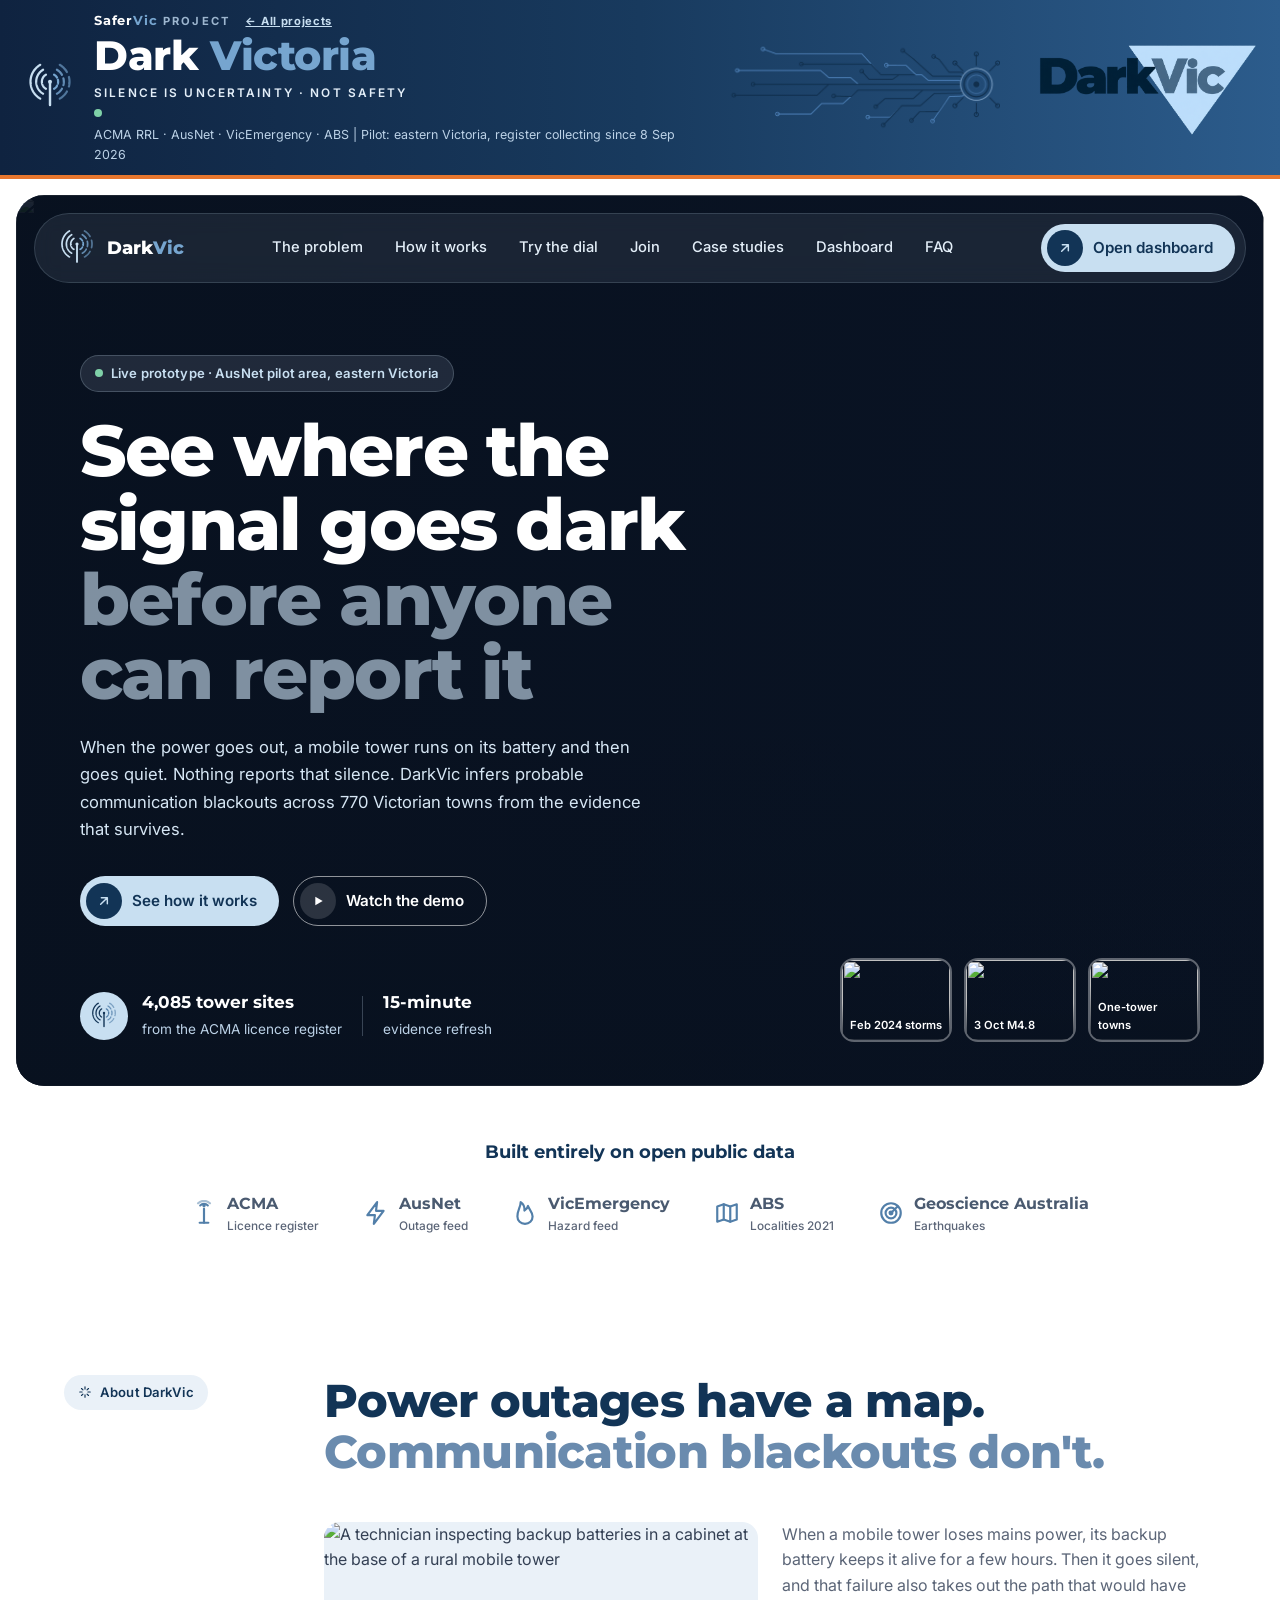
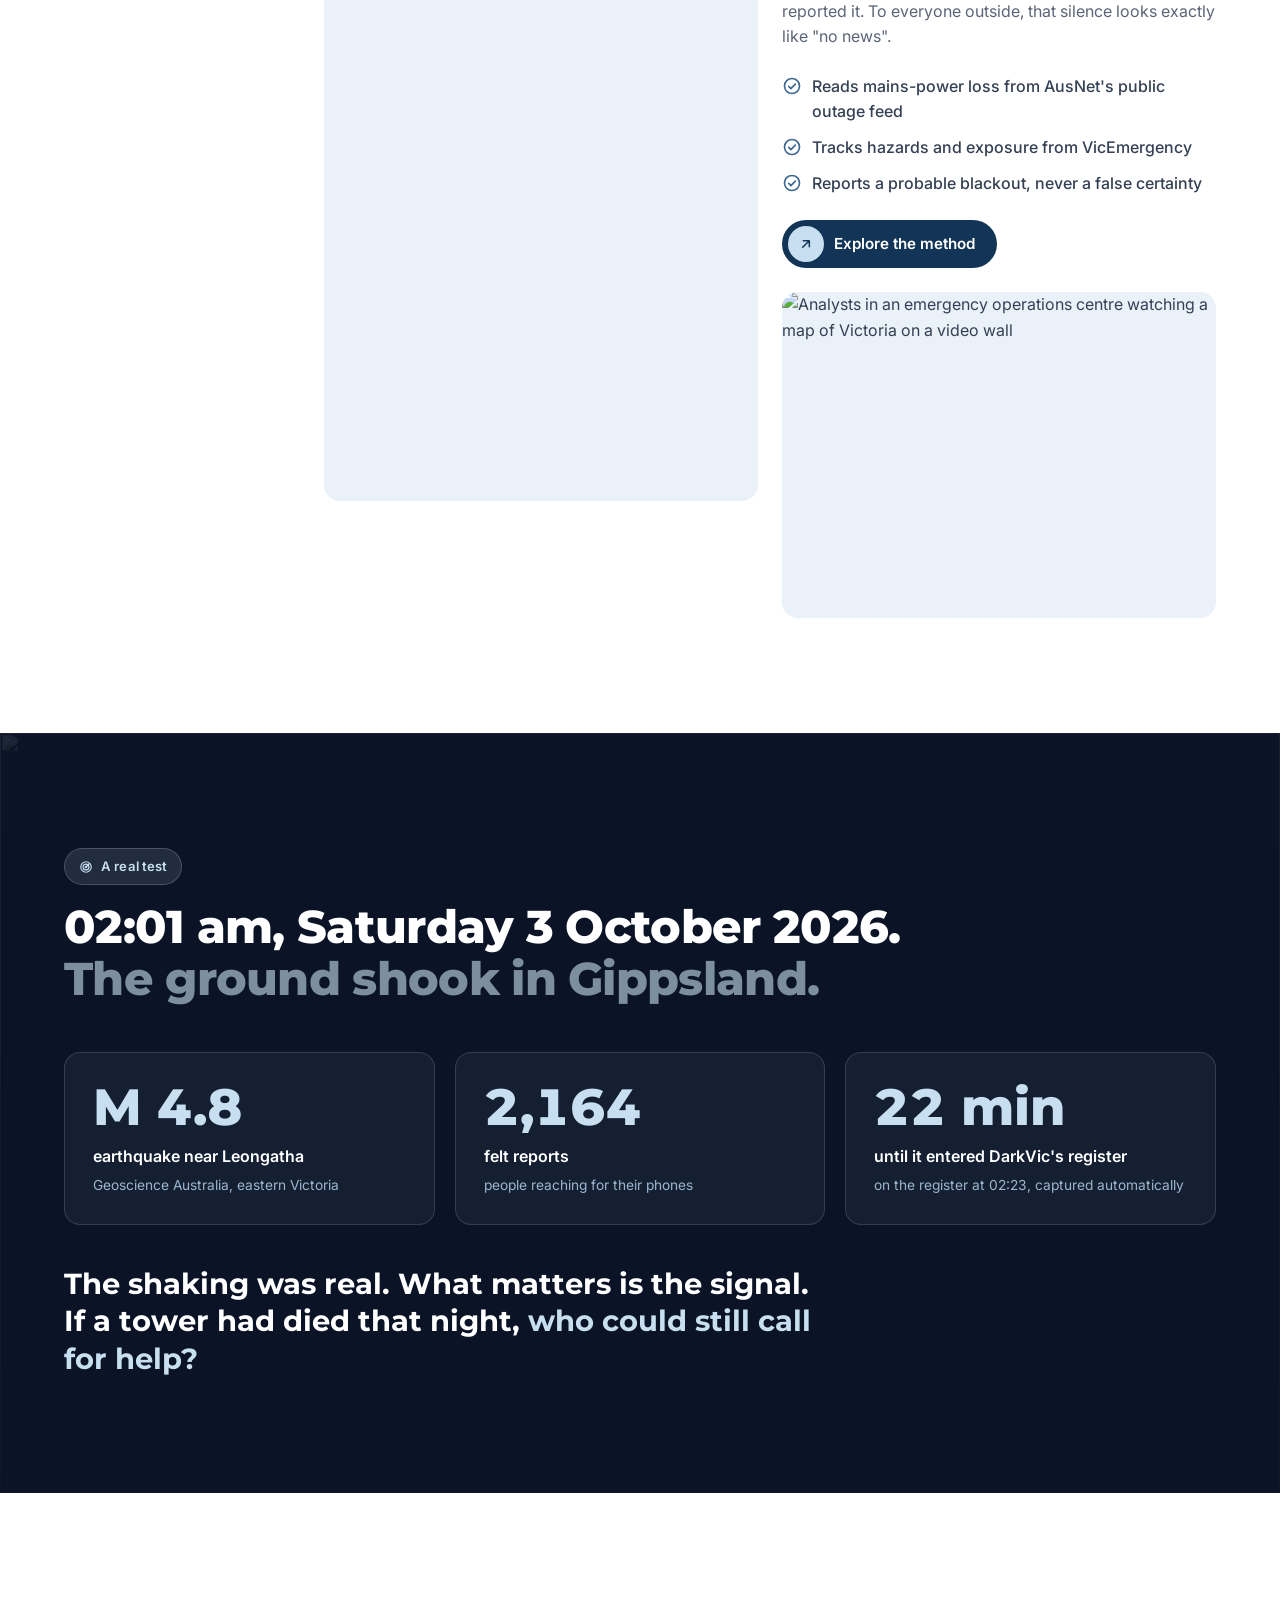
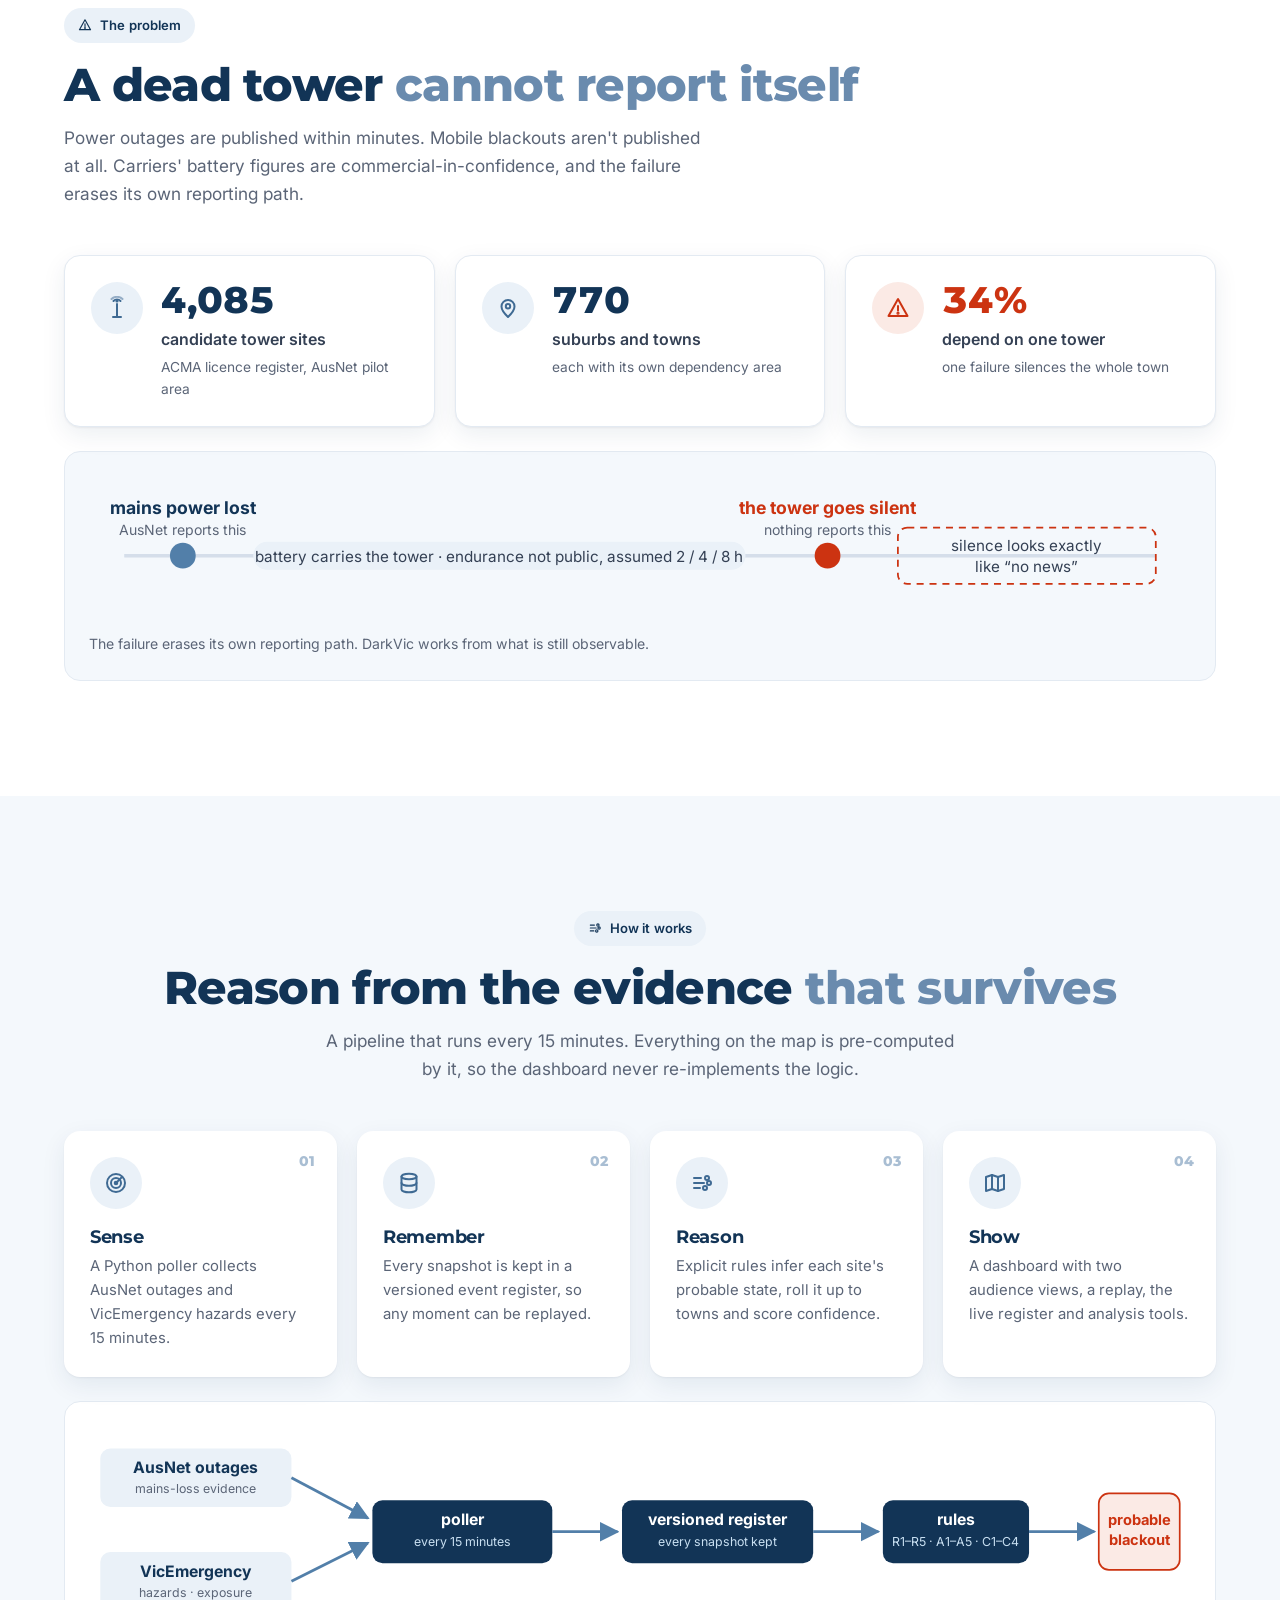
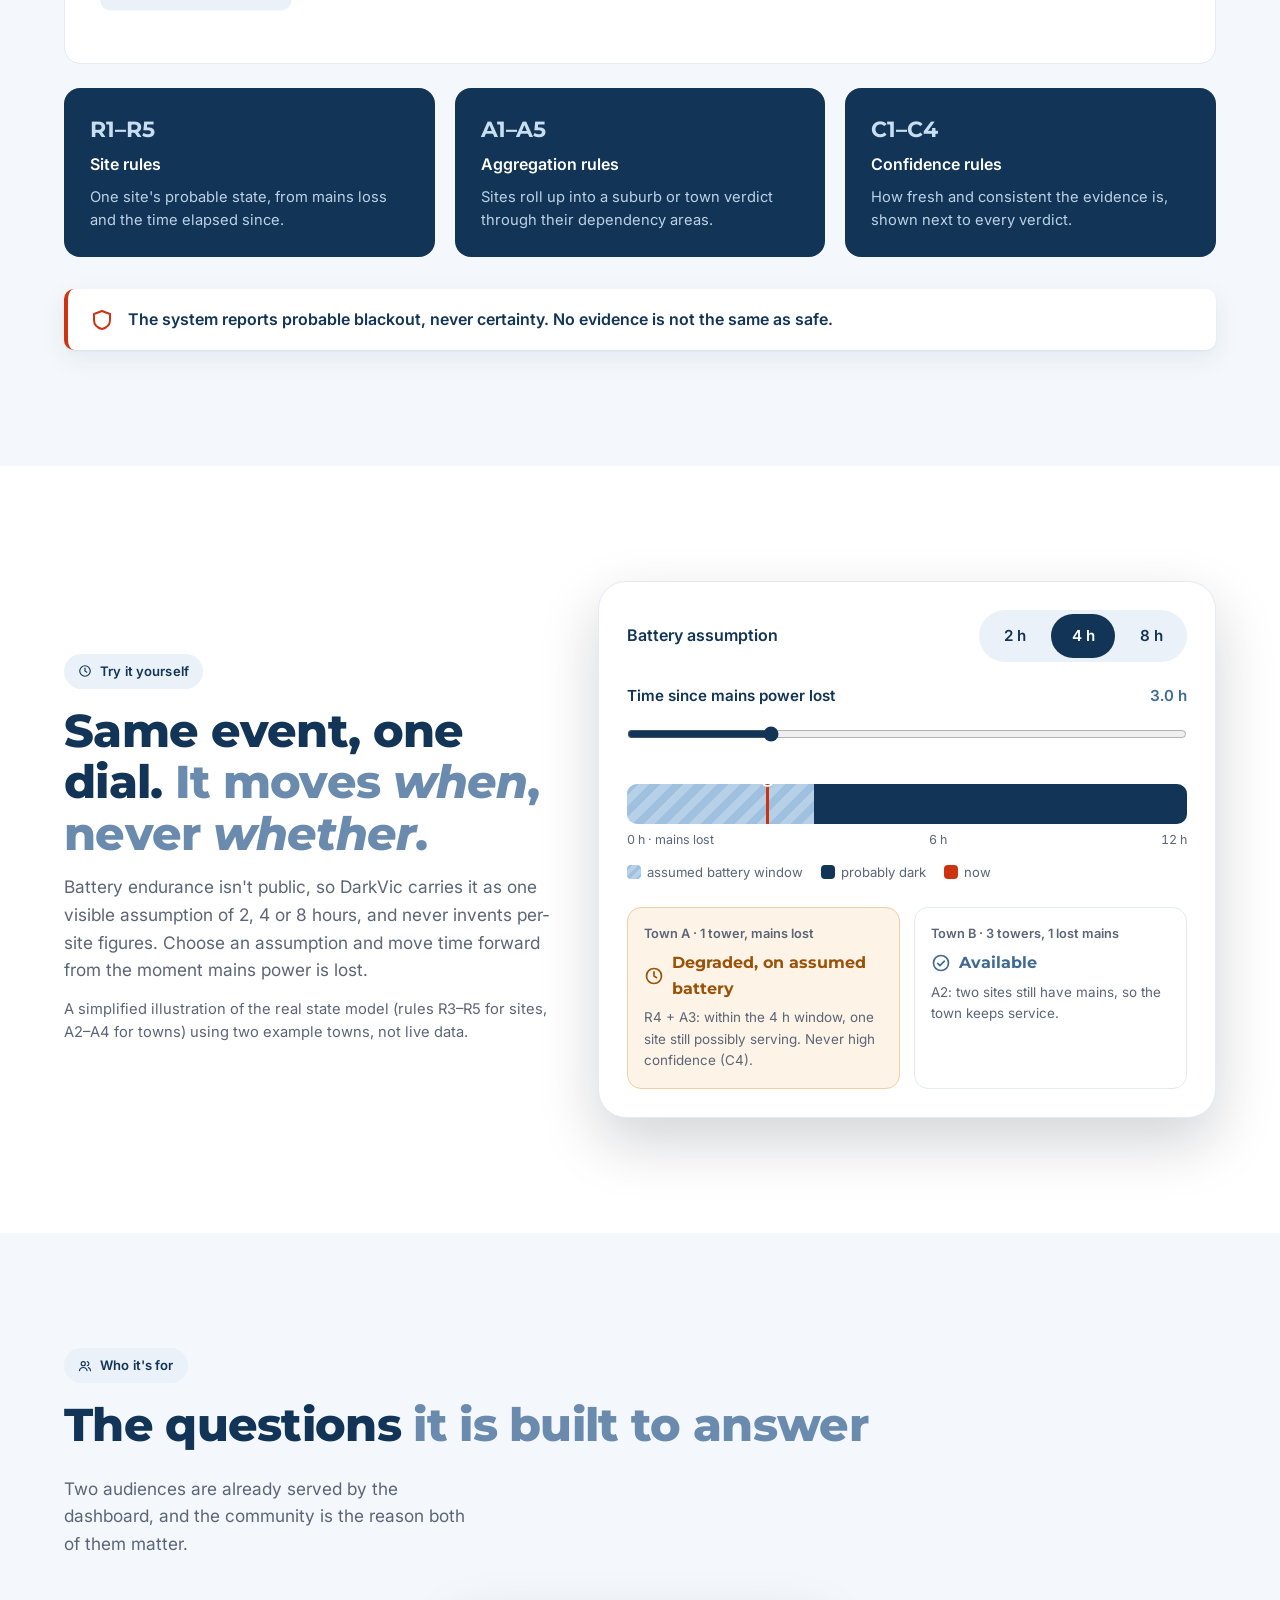
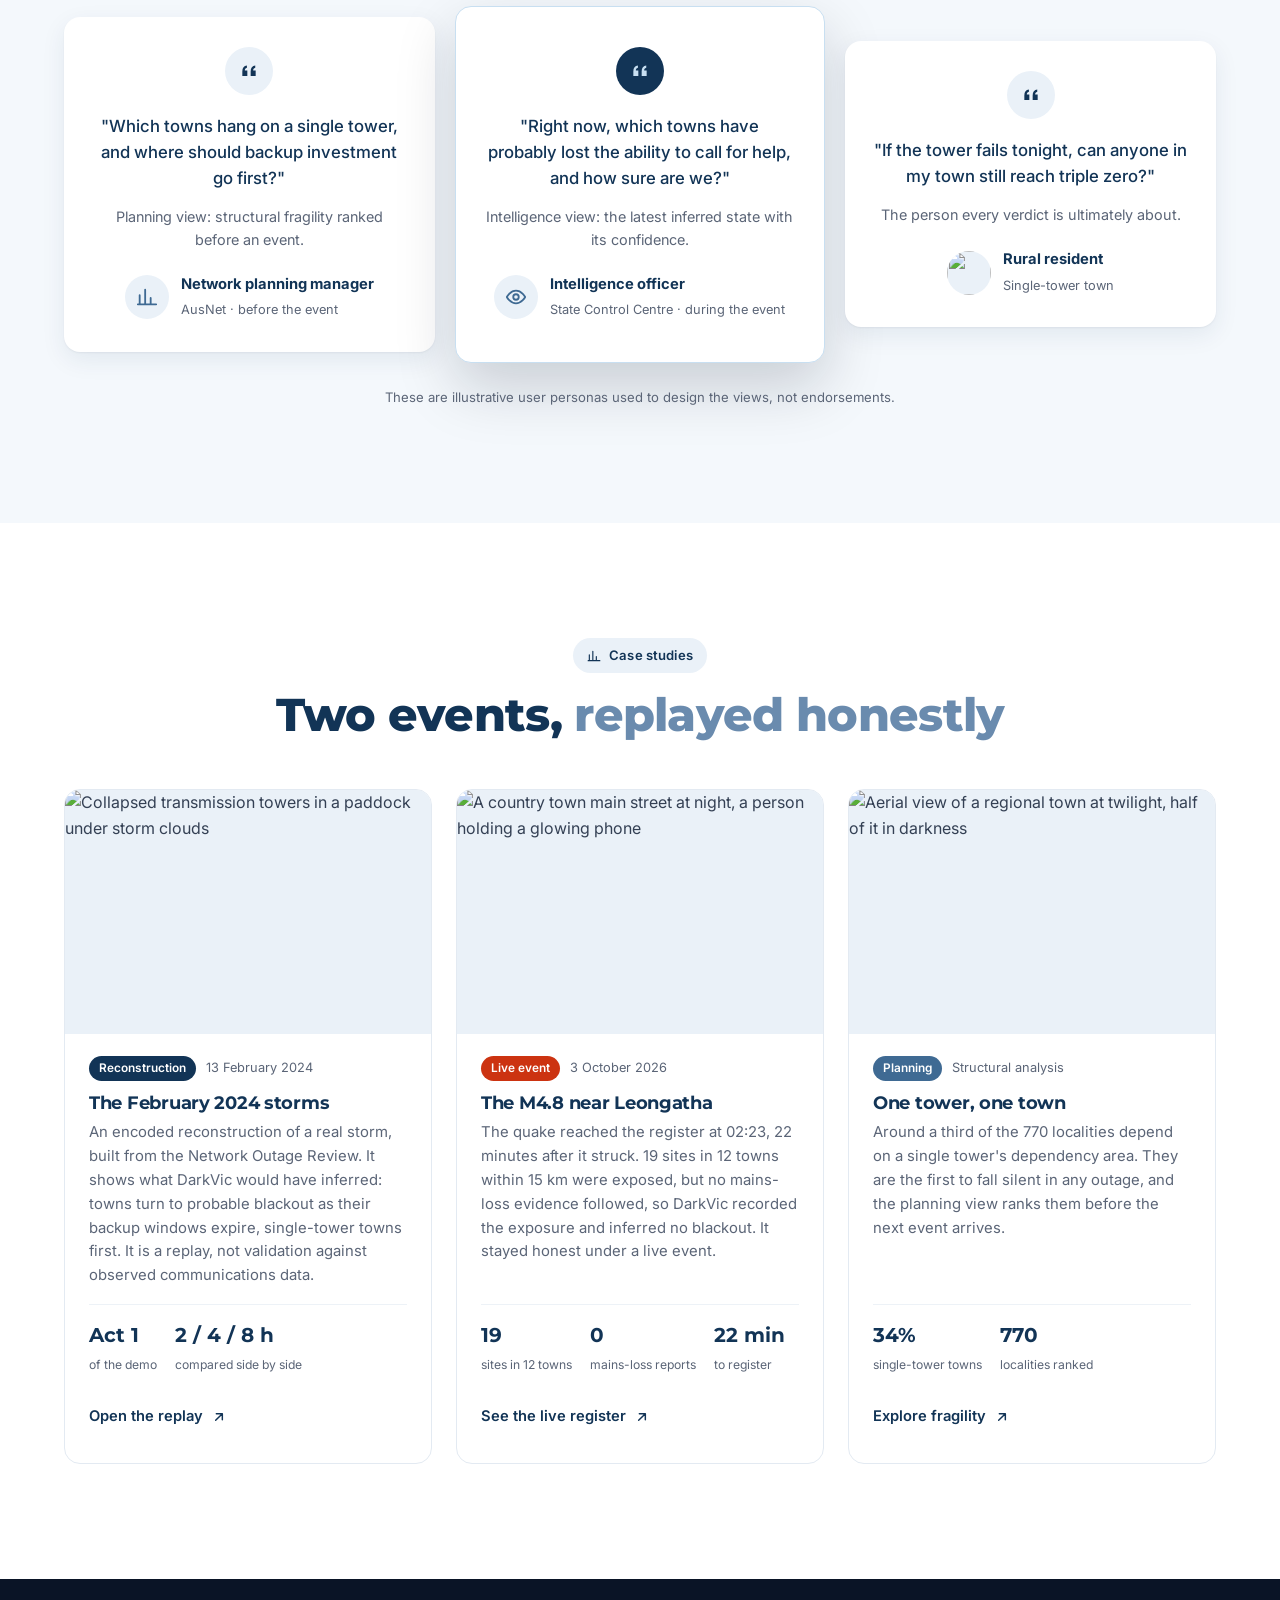
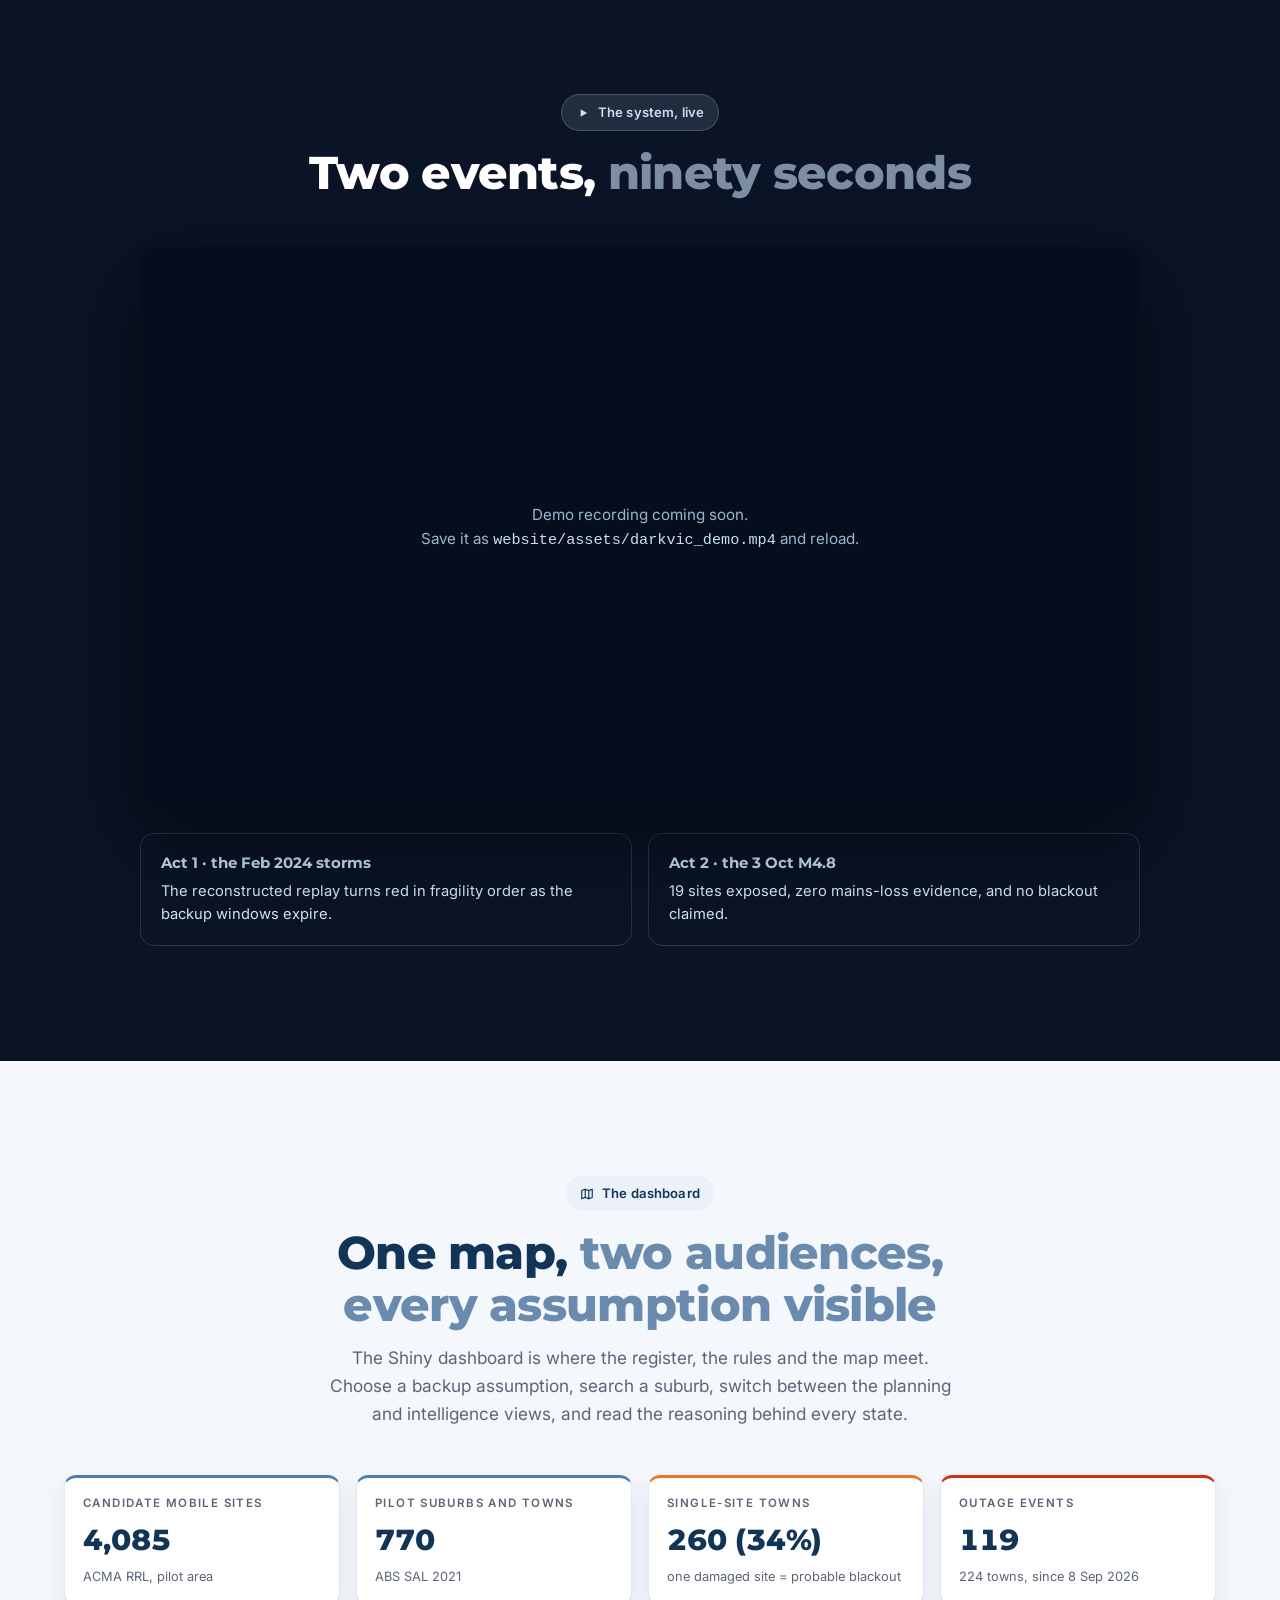
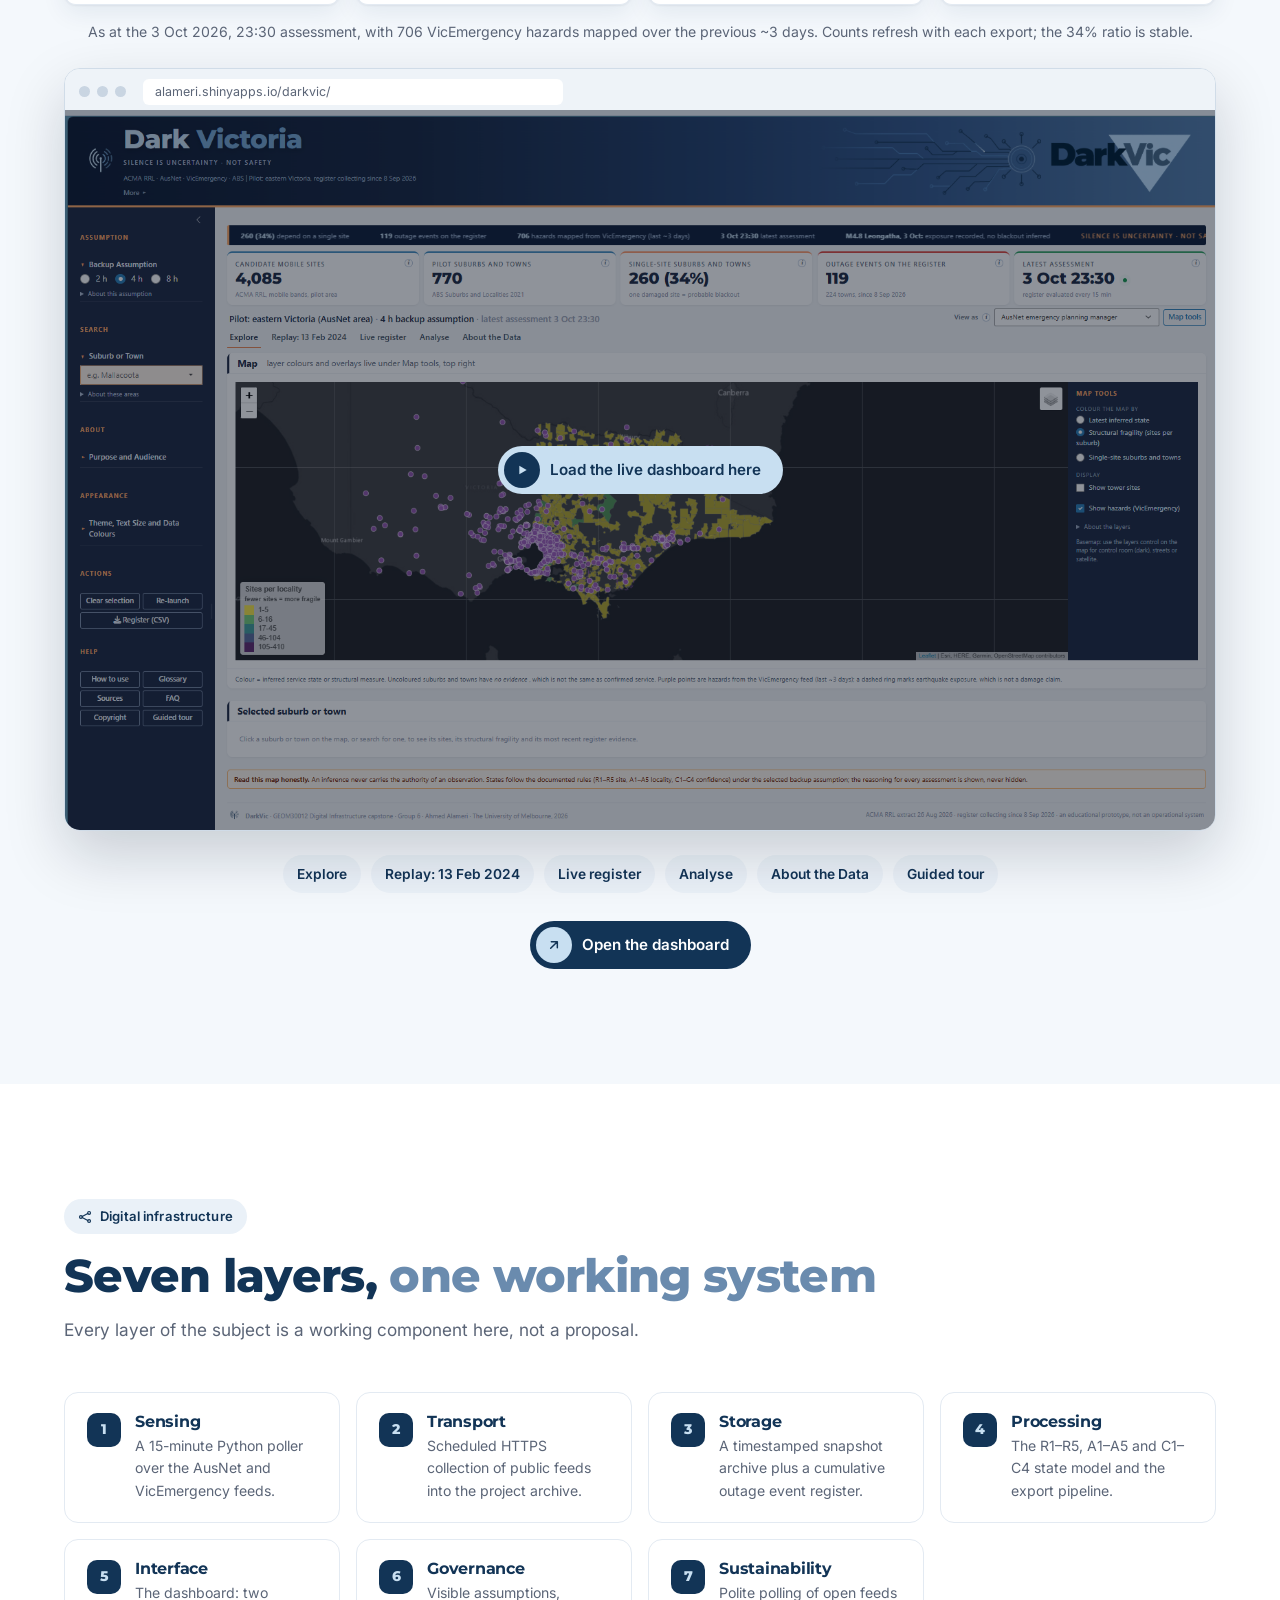
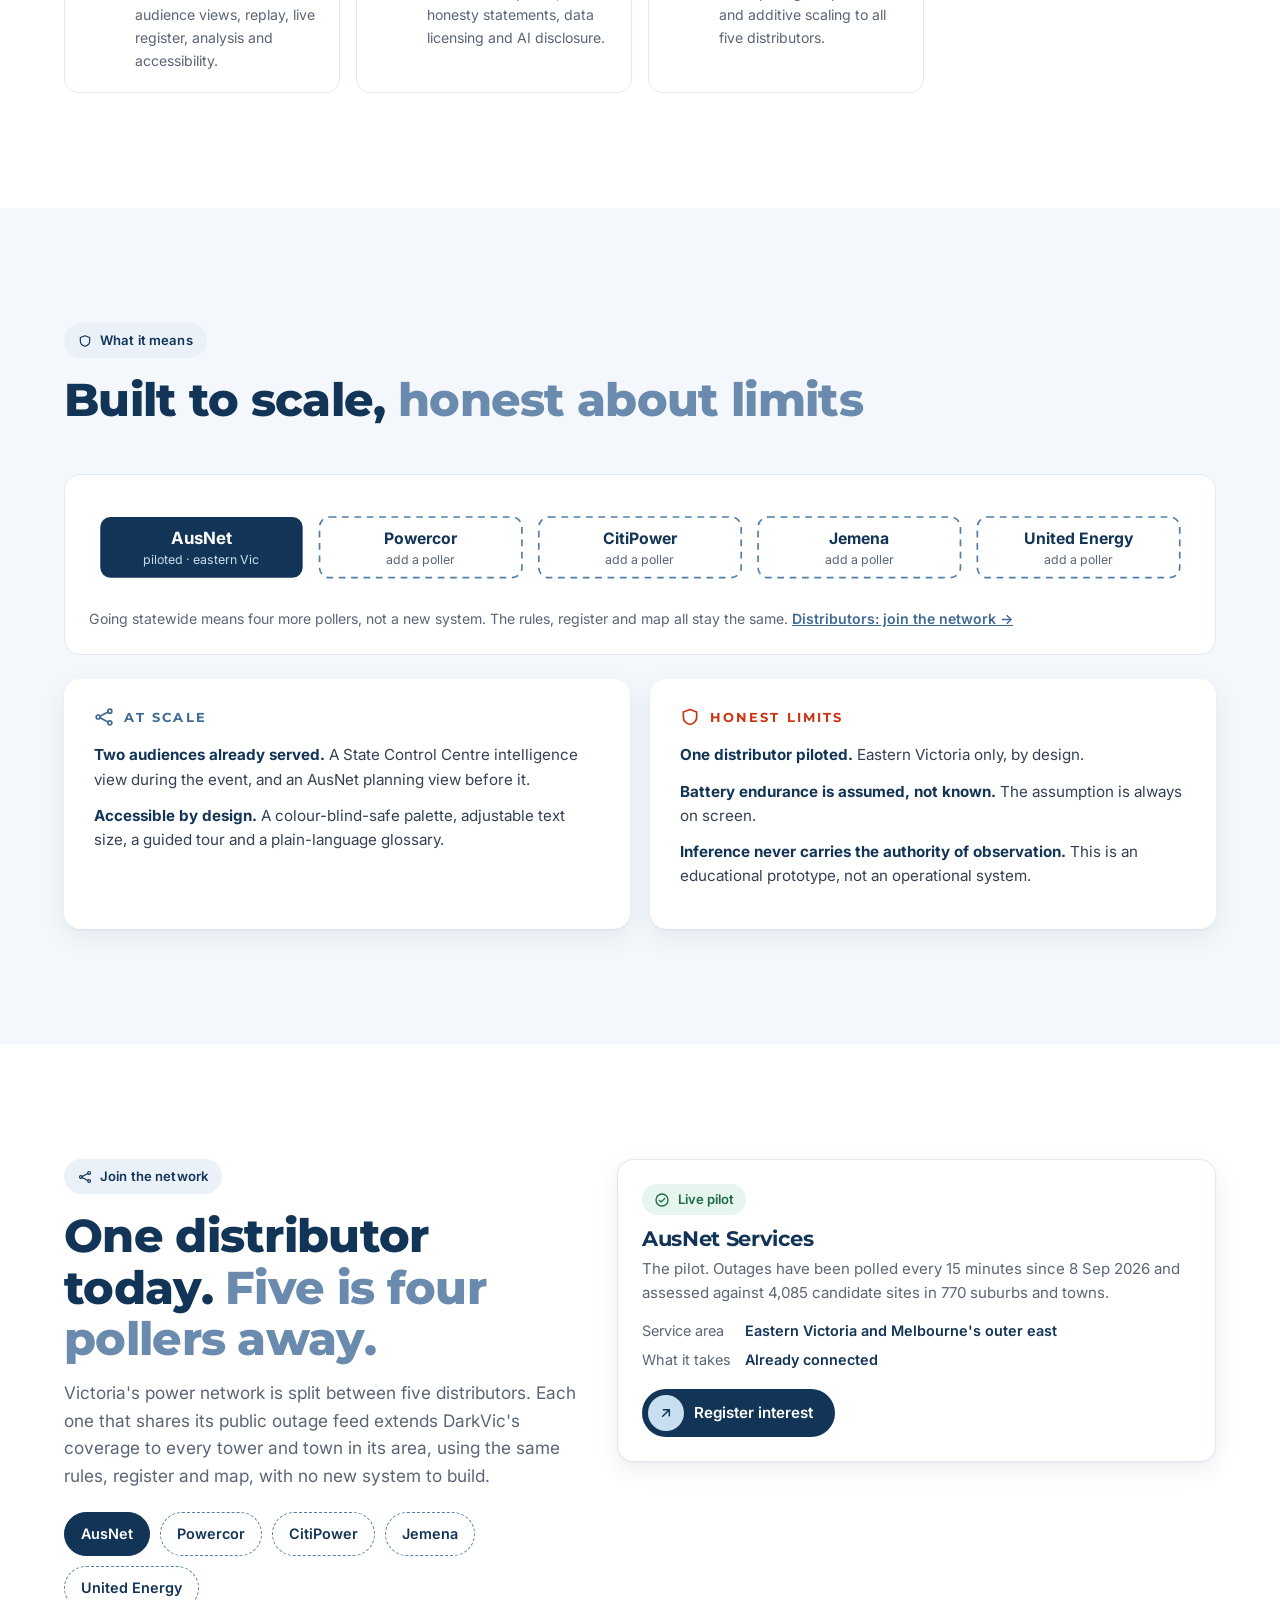
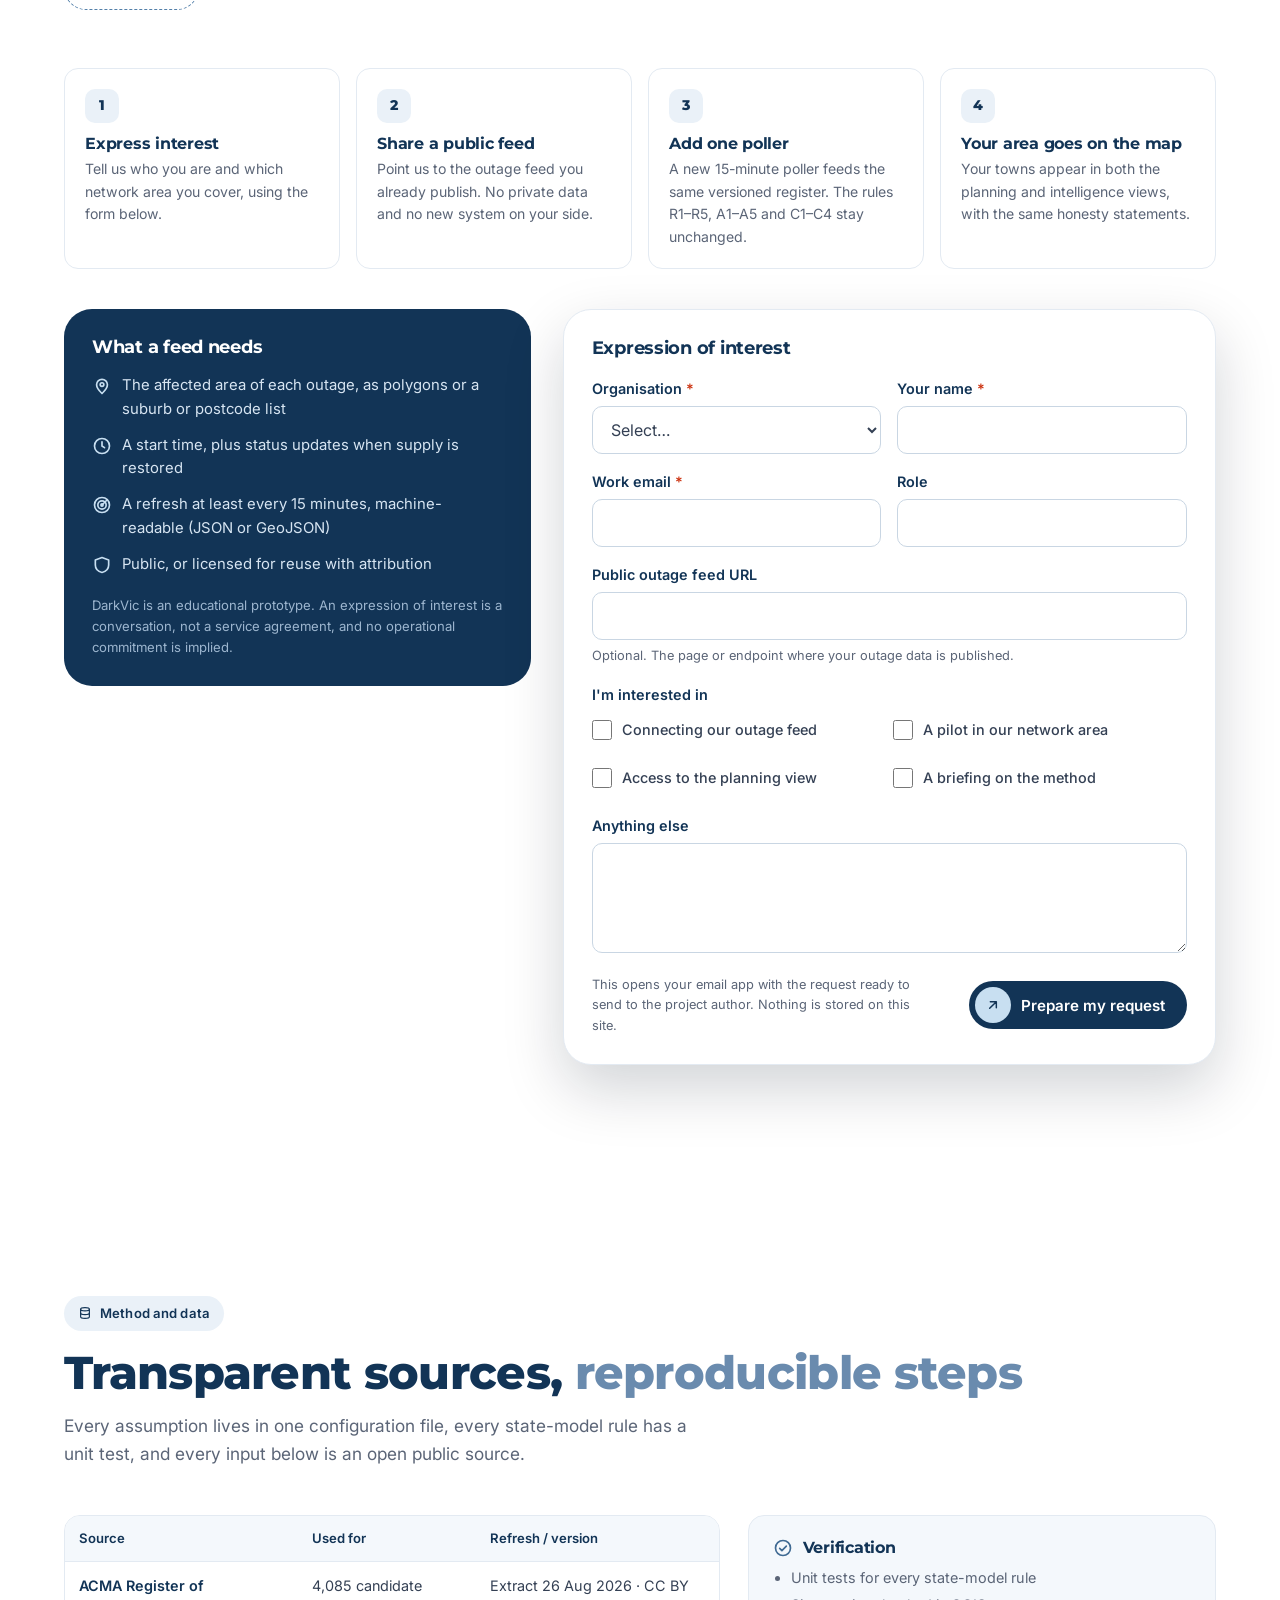
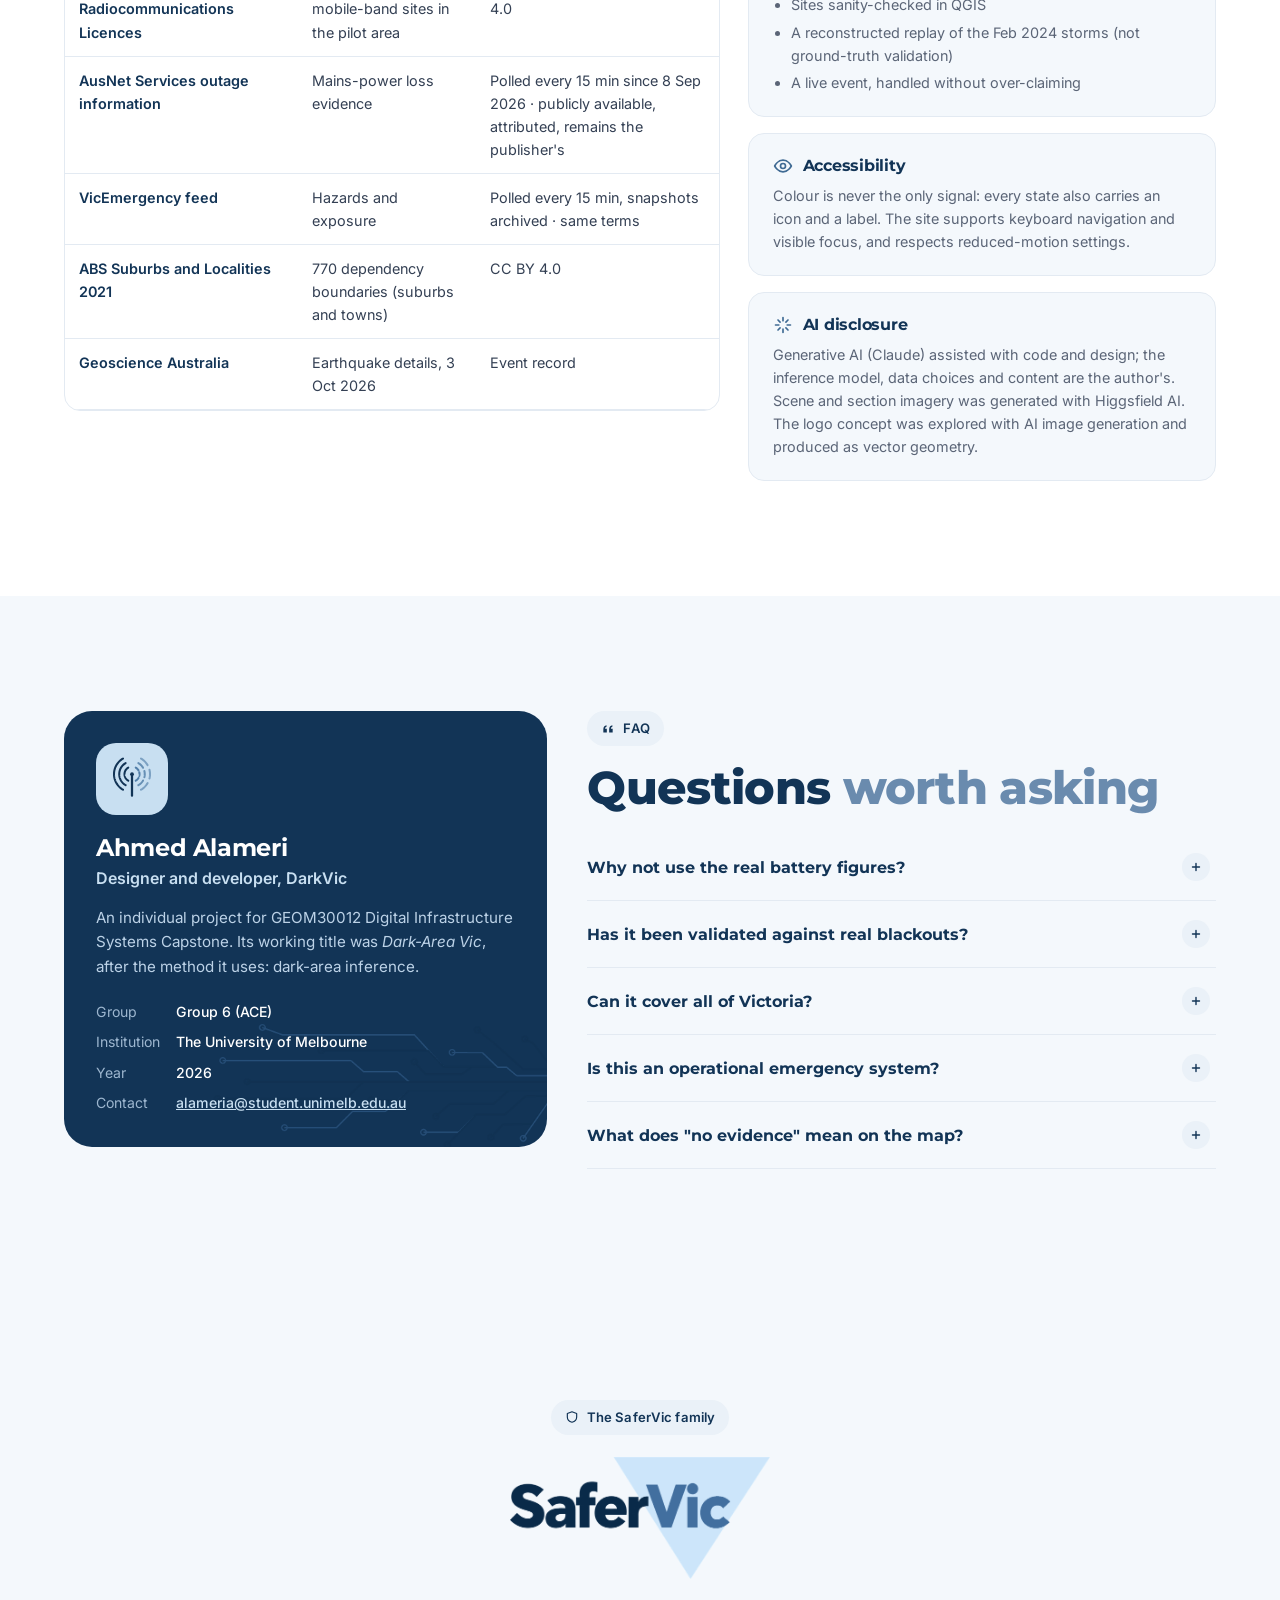
==== projects/darkvic/index.html @ 4fb3c75a "Add files via upload" ====
<!doctype html>
<html lang="en">
<head>
<meta charset="utf-8">
<meta name="viewport" content="width=device-width, initial-scale=1">
<title>DarkVic — where the signal goes dark</title>
<meta name="description" content="DarkVic infers probable mobile communication blackouts across Victoria from the evidence that survives a disaster: power outages, hazards and tower dependency.">
<!--
  DarkVic website v1 - GEOM30012, Ahmed Alameri, Group 6 (ACE)
  Continues the cinematic presentation (presentation/index.html)
  as a scrolling project site. Brand: navy #123456, steel #527FA9, ice #C8DFF1.

  TO FINISH:
    1. Set DASHBOARD_URL below once the Shiny app is deployed; the buttons
       and QR code switch on automatically.
    2. Drop the demo recording at website/assets/darkvic_demo.mp4
       (or keep it at presentation/darkvic_show/assets/darkvic_demo.mp4).
    3. Set CONTACT_EMAIL if you want a contact link in the footer.
  Imagery generated with Higgsfield AI (disclosed in the footer).
-->
<link rel="icon" type="image/svg+xml" href="assets/darkvic-favicon-navy.svg">
<link rel="apple-touch-icon" href="assets/darkvic-favicon-navy-180.png">
<link rel="preconnect" href="https://fonts.googleapis.com">
<link rel="preconnect" href="https://fonts.gstatic.com" crossorigin>
<link rel="stylesheet" href="https://fonts.googleapis.com/css2?family=Montserrat:wght@600;700;800&family=Inter:wght@400;500;600;700&display=swap">
<style>
  :root {
    /* brand */
    --navy:#123456; --navy-950:#08111F; --navy-900:#0A1426; --navy-800:#0F2340;
    --steel:#527FA9; --steel-700:#3F6A93; --sky:#76A5CF; --ice:#C8DFF1;
    --ice-100:#EAF1F8; --ice-50:#F4F8FC;
    /* text */
    --txt:#344054; --dim:#5B6577; --muted-head:#6A8BAE;
    /* states (match the dashboard) */
    --red:#CC3311; --red-50:#FBEAE5; --amber:#E08214; --purple:#7B6FA8;
    --orange:#E8772E; /* dashboard header accent */
    /* system */
    --radius-lg:28px; --radius:16px; --radius-sm:10px;
    --shadow:0 1px 2px rgba(16,24,40,.05), 0 8px 24px rgba(18,52,86,.08);
    --shadow-lg:0 24px 60px rgba(8,17,31,.18);
    --ease:cubic-bezier(.16,1,.3,1);
    --wrap:1200px;
  }
  *, *::before, *::after { box-sizing:border-box; }
  * { margin:0; padding:0; }
  html { scroll-behavior:smooth; scroll-padding-top:84px; }
  body { font-family:'Inter', system-ui, 'Segoe UI', Arial, sans-serif; font-size:16px;
         line-height:1.6; color:var(--txt); background:#FFFFFF;
         -webkit-font-smoothing:antialiased; }
  img { max-width:100%; display:block; }
  a { color:inherit; }
  h1, h2, h3, h4 { font-family:'Montserrat', Arial, sans-serif; color:var(--navy);
                   line-height:1.12; letter-spacing:-0.015em; text-wrap:balance; }
  h2 { font-size:clamp(1.9rem, 3.6vw, 2.9rem); font-weight:800; }
  h2 .mute { color:var(--muted-head); }
  h3 { font-size:1.15rem; font-weight:700; }
  p { text-wrap:pretty; }
  .wrap { width:100%; max-width:var(--wrap); margin:0 auto; padding:0 24px; }
  section { padding:clamp(72px, 9vw, 120px) 0; position:relative; }
  .skip { position:absolute; left:-999px; top:8px; z-index:100; background:var(--navy);
          color:#fff; padding:10px 16px; border-radius:8px; }
  .skip:focus { left:8px; }
  :focus-visible { outline:3px solid var(--sky); outline-offset:3px; border-radius:6px; }

  /* pill label, as in the reference ("About Us", "Testimonials") */
  .pill { display:inline-flex; align-items:center; gap:8px; padding:7px 14px;
          border-radius:999px; background:var(--ice-100); color:var(--navy);
          font-size:.82rem; font-weight:600; letter-spacing:.01em; }
  .pill svg { width:14px; height:14px; }
  .pill.dark { background:rgba(200,223,241,.12); color:var(--ice);
               border:1px solid rgba(200,223,241,.22); }
  .lede { font-size:1.08rem; color:var(--dim); max-width:640px; }
  .center { text-align:center; }
  .center .lede { margin-left:auto; margin-right:auto; }
  .head { margin-bottom:48px; }
  .head h2 { margin-top:16px; }
  .head .lede { margin-top:14px; }

  /* buttons: pill with an icon circle, as in the reference */
  .btn { display:inline-flex; align-items:center; gap:10px; min-height:48px;
         padding:6px 22px 6px 6px; border-radius:999px; font-weight:600;
         font-size:.95rem; text-decoration:none; cursor:pointer; border:0;
         transition:transform .2s var(--ease), background .2s, box-shadow .2s;
         font-family:inherit; }
  .btn .ic { width:36px; height:36px; border-radius:50%; display:grid;
             place-items:center; flex:none; transition:transform .25s var(--ease); }
  .btn .ic svg { width:16px; height:16px; }
  .btn:hover .ic { transform:rotate(-45deg); }
  .btn:active { transform:scale(.97); }
  .btn-ice { background:var(--ice); color:var(--navy); }
  .btn-ice .ic { background:var(--navy); color:var(--ice); }
  .btn-ice:hover { background:#DCEBF7; }
  .btn-ghost { background:transparent; color:#fff; border:1.5px solid rgba(255,255,255,.55); }
  .btn-ghost .ic { background:rgba(255,255,255,.14); color:#fff; }
  .btn-ghost:hover { background:rgba(255,255,255,.1); }
  .btn-navy { background:var(--navy); color:#fff; }
  .btn-navy .ic { background:var(--ice); color:var(--navy); }
  .btn-navy:hover { background:#0D2A47; }
  .btn-line { background:#fff; color:var(--navy); border:1.5px solid #D0DCE8; }
  .btn-line .ic { background:var(--ice-100); color:var(--navy); }
  .btn[aria-disabled="true"] { opacity:.6; cursor:not-allowed; }

  /* ---------- brand banner: mirrors the dashboard header ---------- */
  .brandbar { background:linear-gradient(90deg, #0F2340 0%, #183A5E 50%, #2C5C8C 100%);
              border-bottom:4px solid var(--orange); color:var(--ice); overflow:hidden; }
  .brandbar .wrap { max-width:1440px; display:flex; justify-content:space-between;
                    align-items:center; gap:24px; min-height:118px; padding-top:10px; padding-bottom:10px; }
  .bb-left { display:flex; align-items:center; gap:18px; min-width:0; }
  .bb-left > img { width:52px; height:52px; flex:none; }
  .bb-eyebrow { font-size:.7rem; font-weight:700; letter-spacing:.2em; text-transform:uppercase;
                color:#9DB6CF; margin-bottom:4px; }
  .bb-eyebrow b { color:#fff; letter-spacing:.06em; text-transform:none; font-family:'Montserrat',sans-serif; font-size:.82rem; }
  .bb-eyebrow b span { color:var(--sky); }
  .bb-title { font-family:'Montserrat',sans-serif; font-weight:800; color:#fff;
              font-size:clamp(1.7rem,3.2vw,2.6rem); line-height:1; letter-spacing:-0.01em; }
  .bb-title span { color:var(--sky); }
  .bb-tag { margin-top:8px; font-size:.74rem; font-weight:600; letter-spacing:.18em;
            text-transform:uppercase; color:#E3EEF8; }
  .bb-src { margin-top:6px; font-size:.78rem; color:#BCD2E7; display:flex; align-items:center; gap:8px; flex-wrap:wrap; }
  .bb-right { display:flex; align-items:center; flex:none; }
  .bb-right .circuit { height:92px; width:auto; margin-right:18px; }
  .bb-right .wordmark { height:96px; width:auto; }
  .live { width:8px; height:8px; border-radius:50%; background:#7FD1A8;
          box-shadow:0 0 0 0 rgba(127,209,168,.6); animation:ping 2.4s infinite; }
  @keyframes ping { 0% { box-shadow:0 0 0 0 rgba(127,209,168,.55); }
                    70%,100% { box-shadow:0 0 0 9px rgba(127,209,168,0); } }

  /* ---------- hero ---------- */
  .hero-shell { padding:16px 16px 0; background:#fff; }
  .hero { position:relative; border-radius:var(--radius-lg); overflow:hidden;
          min-height:min(860px, calc(100dvh - 56px)); color:#fff;
          display:flex; flex-direction:column; isolation:isolate;
          background:var(--navy-900); max-width:1440px; margin:0 auto; }
  .hero-bg { position:absolute; inset:0; z-index:-2; width:100%; height:100%;
             object-fit:cover; object-position:70% center;
             animation:kb 28s ease-in-out alternate infinite; }
  @keyframes kb { to { transform:scale(1.06); } }
  .hero::after { content:""; position:absolute; inset:0; z-index:-1;
                 background:linear-gradient(90deg, rgba(8,17,31,.92) 0%,
                   rgba(8,17,31,.7) 42%, rgba(8,17,31,.25) 100%),
                 linear-gradient(0deg, rgba(8,17,31,.65) 0%, rgba(8,17,31,0) 40%); }
  canvas.fx { position:absolute; inset:0; z-index:-1; pointer-events:none; }

  .nav { margin:18px 18px 0; padding:10px 10px 10px 22px; border-radius:999px;
         display:flex; align-items:center; justify-content:space-between; gap:16px;
         background:rgba(200,223,241,.09); border:1px solid rgba(200,223,241,.16);
         backdrop-filter:blur(10px); -webkit-backdrop-filter:blur(10px);
         position:relative; z-index:20; }
  .nav .logo { display:flex; align-items:center; gap:10px; text-decoration:none; }
  .nav .logo img { height:40px; width:40px; }
  .nav .logo span { font-family:'Montserrat',sans-serif; font-weight:800; color:#fff; font-size:1.15rem; }
  .nav .logo span b { color:var(--sky); font-weight:800; }
  .nav ul { list-style:none; display:flex; gap:4px; }
  .nav ul a { display:block; padding:10px 14px; border-radius:999px; color:#E3EEF8;
              text-decoration:none; font-size:.92rem; font-weight:500;
              transition:background .2s, color .2s; }
  .nav ul a:hover, .nav ul a.on { background:rgba(200,223,241,.14); color:#fff; }
  .nav .call { display:flex; align-items:center; gap:10px; }
  .menu-btn { display:none; width:44px; height:44px; border-radius:50%;
              border:1px solid rgba(200,223,241,.3); background:transparent;
              color:#fff; cursor:pointer; place-items:center; }
  .menu-btn svg { width:20px; height:20px; }

  .hero-body { flex:1; display:flex; flex-direction:column; justify-content:center;
               padding:clamp(40px,6vw,72px) clamp(24px,5vw,72px) 32px; max-width:860px; }
  .rating { display:flex; align-items:center; gap:10px; font-size:.9rem;
            color:#D6E6F4; margin-bottom:22px; flex-wrap:wrap; }
  .hero h1 { color:#fff; font-size:clamp(2.4rem, 5.6vw, 4.6rem); font-weight:800;
             letter-spacing:-0.025em; line-height:1.04; }
  .hero h1 .mute { color:rgba(200,223,241,.62); }
  .hero .sub { margin-top:22px; font-size:clamp(1rem,1.3vw,1.12rem); color:#D6E6F4;
               max-width:580px; line-height:1.65; }
  .hero .ctas { margin-top:32px; display:flex; gap:14px; flex-wrap:wrap; }

  .hero-foot { display:flex; justify-content:space-between; align-items:flex-end;
               gap:24px; padding:0 clamp(24px,5vw,72px) clamp(28px,4vw,44px);
               flex-wrap:wrap; }
  .proof { display:flex; align-items:center; gap:14px; }
  .proof .badge { width:48px; height:48px; border-radius:50%; background:var(--ice);
                  display:grid; place-items:center; flex:none; }
  .proof .badge img { width:30px; }
  .proof b { display:block; font-family:'Montserrat',sans-serif; font-size:1.05rem; }
  .proof small { color:#BCD2E7; font-size:.85rem; }
  .proof .sep { width:1px; height:40px; background:rgba(200,223,241,.25); margin:0 6px; }
  .thumbs { display:flex; gap:12px; }
  .thumbs a { width:112px; height:84px; border-radius:14px; overflow:hidden;
              border:2px solid rgba(255,255,255,.35); position:relative;
              transition:transform .25s var(--ease), border-color .25s; }
  .thumbs a:hover, .thumbs a:focus-visible { transform:translateY(-4px); border-color:var(--ice); }
  .thumbs img { width:100%; height:100%; object-fit:cover; }
  .thumbs span { position:absolute; left:0; right:0; bottom:0; padding:14px 8px 5px;
                 font-size:.7rem; font-weight:600; color:#fff;
                 background:linear-gradient(transparent, rgba(8,17,31,.85)); }

  /* ---------- data partners strip (reference: "Trusted by") ---------- */
  .sources { padding:56px 0 24px; }
  .sources h2 { font-size:1.15rem; font-weight:700; text-align:center; color:var(--navy);
                letter-spacing:0; }
  .src-row { margin-top:28px; display:flex; justify-content:center; flex-wrap:wrap;
             gap:14px 44px; }
  .src { display:flex; align-items:center; gap:10px; color:#4A5A70;
         font-family:'Montserrat',sans-serif; font-weight:700; font-size:1.02rem; }
  .src svg { width:26px; height:26px; color:var(--steel); }
  .src small { display:block; font-family:'Inter',sans-serif; font-weight:500;
               font-size:.74rem; color:var(--dim); }

  /* ---------- about (reference: two-column, staggered photos) ---------- */
  .about-grid { display:grid; grid-template-columns:220px 1fr; gap:40px; }
  .about-photos { display:grid; grid-template-columns:1fr 1fr; gap:24px; margin-top:44px; }
  .about-photos .ph { border-radius:var(--radius); overflow:hidden; background:var(--ice-100); }
  .about-photos .ph img { width:100%; height:100%; object-fit:cover; }
  .about-photos .tall { aspect-ratio:3/4; }
  .about-right { display:flex; flex-direction:column; gap:24px; }
  .about-right .ph { aspect-ratio:4/3; }
  .about-right p { color:var(--dim); }
  .ticks { list-style:none; display:grid; gap:10px; }
  .ticks li { display:flex; gap:10px; align-items:flex-start; color:var(--txt); font-weight:500; }
  .ticks svg { width:20px; height:20px; flex:none; margin-top:2px; color:var(--steel-700); }

  /* ---------- event band (reference: "Our impact in numbers") ---------- */
  .band { background:var(--navy-900); color:#D7E5F2; overflow:hidden; isolation:isolate; }
  .band-bg { position:absolute; inset:0; z-index:-2; width:100%; height:100%; object-fit:cover; opacity:.35; }
  .band::after { content:""; position:absolute; inset:0; z-index:-1;
                 background:linear-gradient(180deg, rgba(10,20,38,.75), rgba(10,20,38,.95)); }
  .band h2 { color:#fff; margin-top:16px; }
  .band h2 .mute { color:rgba(200,223,241,.6); }
  .band .lede { color:#BCD2E7; }
  .gstats { margin-top:48px; display:grid; grid-template-columns:repeat(3,1fr); gap:20px; }
  .gstat { background:rgba(200,223,241,.06); border:1px solid rgba(200,223,241,.16);
           border-radius:var(--radius); padding:28px; }
  .gstat b { display:block; font-family:'Montserrat',sans-serif; font-weight:800;
             font-size:clamp(2.2rem,4vw,3.2rem); color:var(--ice); line-height:1;
             font-variant-numeric:tabular-nums; }
  .gstat span { display:block; margin-top:12px; font-weight:600; color:#fff; }
  .gstat small { display:block; margin-top:4px; color:#9DB6CF; font-size:.86rem; }
  .question { margin-top:40px; font-family:'Montserrat',sans-serif; font-weight:700;
              font-size:clamp(1.25rem,2.4vw,1.8rem); color:#fff; max-width:760px; line-height:1.3; }
  .question em { font-style:normal; color:var(--ice); }

  /* ---------- problem ---------- */
  .stats { display:grid; grid-template-columns:repeat(3,1fr); gap:20px; }
  .stat { background:#fff; border:1px solid #E3EAF2; border-radius:var(--radius);
          padding:26px; display:flex; gap:18px; align-items:flex-start; box-shadow:var(--shadow); }
  .sico { width:52px; height:52px; border-radius:50%; background:var(--ice-100);
          display:grid; place-items:center; flex:none; color:var(--steel-700); }
  .sico svg { width:24px; height:24px; }
  .stat.alert .sico { background:var(--red-50); color:var(--red); }
  .stat b { display:block; font-family:'Montserrat',sans-serif; font-weight:800;
            font-size:2.3rem; line-height:1; color:var(--navy); font-variant-numeric:tabular-nums; }
  .stat.alert b { color:var(--red); }
  .stat span { display:block; margin-top:8px; font-weight:600; color:var(--txt); }
  .stat small { display:block; margin-top:3px; color:var(--dim); font-size:.86rem; }
  .diagram { margin-top:24px; background:var(--ice-50); border:1px solid #E3EAF2;
             border-radius:var(--radius); padding:24px; }
  .diagram svg { width:100%; height:auto; display:block; }
  .dlabel { font-size:.88rem; color:var(--dim); margin-top:12px; }
  .scroll-x { overflow-x:auto; -webkit-overflow-scrolling:touch; }
  .scroll-x svg { min-width:720px; }

  /* ---------- how it works ---------- */
  .how { background:var(--ice-50); }
  .steps { display:grid; grid-template-columns:repeat(4,1fr); gap:20px; margin-bottom:24px; }
  .step { background:#fff; border-radius:var(--radius); padding:26px; box-shadow:var(--shadow);
          position:relative; transition:transform .25s var(--ease), box-shadow .25s; }
  .step:hover { transform:translateY(-4px); box-shadow:var(--shadow-lg); }
  .step .n { position:absolute; top:20px; right:22px; font-family:'Montserrat',sans-serif;
             font-weight:800; font-size:.85rem; color:#A9BED3; }
  .step .sico { margin-bottom:18px; }
  .step p { font-size:.93rem; color:var(--dim); margin-top:8px; }
  .rules { display:grid; grid-template-columns:repeat(3,1fr); gap:20px; margin-top:24px; }
  .rule { background:var(--navy); color:#D7E5F2; border-radius:var(--radius); padding:24px 26px; }
  .rule b { font-family:'Montserrat',sans-serif; font-size:1.4rem; color:var(--ice); }
  .rule .t { font-weight:600; color:#fff; margin:4px 0 8px; }
  .rule p { font-size:.92rem; color:#BCD2E7; }
  .principle { margin-top:32px; display:flex; gap:14px; align-items:center;
               background:#fff; border-left:4px solid var(--red); border-radius:var(--radius-sm);
               padding:18px 22px; box-shadow:var(--shadow); font-weight:600; color:var(--navy); }
  .principle svg { width:24px; height:24px; color:var(--red); flex:none; }

  /* ---------- battery dial (interactive) ---------- */
  .dial { display:grid; grid-template-columns:1fr 1.25fr; gap:40px; align-items:center; }
  .panel { background:#fff; border:1px solid #E3EAF2; border-radius:var(--radius-lg);
           padding:28px; box-shadow:var(--shadow-lg); }
  .seg { display:inline-flex; background:var(--ice-100); border-radius:999px; padding:4px; gap:4px; }
  .seg button { min-height:44px; min-width:64px; padding:0 18px; border:0; border-radius:999px;
                background:transparent; font:600 .95rem 'Inter',sans-serif; color:var(--navy);
                cursor:pointer; transition:background .2s, color .2s; }
  .seg button[aria-pressed="true"] { background:var(--navy); color:#fff; }
  .ctl { margin-top:22px; }
  .ctl label { display:flex; justify-content:space-between; font-weight:600; color:var(--navy);
               font-size:.95rem; margin-bottom:10px; }
  .ctl output { font-variant-numeric:tabular-nums; color:var(--steel-700); }
  input[type=range] { width:100%; accent-color:var(--navy); height:32px; cursor:pointer; }
  .timeline { position:relative; margin-top:26px; height:40px; border-radius:10px;
              background:var(--ice-100); overflow:hidden; display:flex; }
  .tl-batt { background:repeating-linear-gradient(135deg, #9FC0DE 0 8px, #B6D0E8 8px 16px);
             transition:width .45s var(--ease); }
  .tl-dark { flex:1; background:var(--navy); }
  .tl-mark { position:absolute; top:-6px; bottom:-6px; width:3px; background:var(--red);
             border-radius:2px; transition:left .3s var(--ease); }
  .tl-mark::after { content:""; position:absolute; top:-4px; left:-5px; width:13px; height:13px;
                    border-radius:50%; background:var(--red); border:2px solid #fff; }
  .tl-scale { display:flex; justify-content:space-between; font-size:.78rem; color:var(--dim);
              margin-top:6px; font-variant-numeric:tabular-nums; }
  .legend { display:flex; gap:18px; flex-wrap:wrap; margin-top:12px; font-size:.82rem; color:var(--dim); }
  .legend i { display:inline-block; width:14px; height:14px; border-radius:4px; vertical-align:-2px; margin-right:6px; }
  .verdicts { display:grid; grid-template-columns:1fr 1fr; gap:14px; margin-top:24px; }
  .verdict { border-radius:14px; padding:16px; border:1.5px solid #E3EAF2; transition:background .3s, border-color .3s; }
  .verdict .town { font-size:.8rem; color:var(--dim); font-weight:600; }
  .verdict .state { display:flex; align-items:center; gap:8px; margin-top:6px;
                    font-family:'Montserrat',sans-serif; font-weight:700; color:var(--navy); }
  .verdict .state svg { width:20px; height:20px; flex:none; }
  .verdict p { font-size:.84rem; color:var(--dim); margin-top:6px; }
  .verdict[data-s="dark"] { background:var(--red-50); border-color:#F0B9A9; }
  .verdict[data-s="dark"] .state { color:var(--red); }
  .verdict[data-s="batt"] { background:#FDF3E7; border-color:#F2CFA2; }
  .verdict[data-s="batt"] .state { color:#9A5208; }
  .verdict[data-s="ok"] .state { color:var(--steel-700); }

  /* ---------- audiences (reference: testimonials) ---------- */
  .aud { background:var(--ice-50); }
  .aud-head { display:flex; justify-content:space-between; align-items:flex-end; gap:24px; flex-wrap:wrap; }
  .aud-grid { display:grid; grid-template-columns:repeat(3,1fr); gap:20px; margin-top:48px; align-items:center; }
  .qcard { background:#fff; border-radius:var(--radius); padding:30px 28px; text-align:center;
           box-shadow:var(--shadow); }
  .qcard.feat { padding:40px 30px; box-shadow:var(--shadow-lg); border:1.5px solid var(--ice); }
  .qmark { width:48px; height:48px; border-radius:50%; background:var(--ice-100);
           display:grid; place-items:center; margin:0 auto 18px; color:var(--navy); }
  .qcard.feat .qmark { background:var(--navy); color:var(--ice); }
  .qmark svg { width:20px; height:20px; }
  .qcard blockquote { font-size:1.05rem; color:var(--navy); font-weight:500; line-height:1.55; }
  .qcard .ans { margin-top:14px; font-size:.9rem; color:var(--dim); }
  .who { margin-top:22px; display:flex; align-items:center; justify-content:center; gap:12px; text-align:left; }
  .who .av { width:44px; height:44px; border-radius:50%; overflow:hidden; background:var(--ice-100);
             display:grid; place-items:center; color:var(--steel-700); flex:none; }
  .who .av img { width:100%; height:100%; object-fit:cover; }
  .who .av svg { width:22px; height:22px; }
  .who b { display:block; color:var(--navy); font-size:.92rem; }
  .who small { color:var(--dim); font-size:.8rem; }
  .persona-note { margin-top:24px; font-size:.82rem; color:var(--dim); text-align:center; }

  /* ---------- case studies (reference: blog) ---------- */
  .cases { display:grid; grid-template-columns:repeat(3,1fr); gap:24px; }
  .case { background:#fff; border:1px solid #E3EAF2; border-radius:var(--radius); overflow:hidden;
          display:flex; flex-direction:column; transition:transform .25s var(--ease), box-shadow .25s; }
  .case:hover { transform:translateY(-4px); box-shadow:var(--shadow-lg); }
  .case .img { aspect-ratio:3/2; overflow:hidden; background:var(--ice-100); }
  .case .img img { width:100%; height:100%; object-fit:cover; transition:transform .6s var(--ease); }
  .case:hover .img img { transform:scale(1.04); }
  .case .body { padding:22px 24px 24px; display:flex; flex-direction:column; flex:1; }
  .meta { display:flex; gap:10px; align-items:center; flex-wrap:wrap; font-size:.8rem; color:var(--dim); }
  .tag { background:var(--navy); color:#fff; border-radius:999px; padding:3px 10px; font-weight:600; font-size:.74rem; }
  .tag.red { background:var(--red); }
  .tag.steel { background:var(--steel-700); }
  .case h3 { margin:12px 0 8px; }
  .case p { font-size:.93rem; color:var(--dim); flex:1; }
  .case .kpis { display:flex; gap:18px; margin:16px 0 18px; padding-top:14px; border-top:1px solid #EDF2F7; }
  .case .kpis b { display:block; font-family:'Montserrat',sans-serif; font-size:1.25rem; color:var(--navy); }
  .case .kpis small { font-size:.76rem; color:var(--dim); }
  .more { display:inline-flex; align-items:center; gap:8px; font-weight:600; color:var(--navy);
          text-decoration:none; font-size:.92rem; min-height:44px; }
  .more svg { width:16px; height:16px; transition:transform .2s; }
  .more:hover svg { transform:translate(3px,-3px); }

  /* ---------- demo ---------- */
  .demo { background:var(--navy-900); color:#D7E5F2; }
  .demo h2 { color:#fff; }
  .demo h2 .mute { color:rgba(200,223,241,.6); }
  .demo .lede { color:#BCD2E7; }
  .video { max-width:1000px; margin:0 auto; border-radius:var(--radius); overflow:hidden;
           box-shadow:0 30px 80px rgba(0,0,0,.5); background:#060D1C; aspect-ratio:16/9; position:relative; }
  .video video { width:100%; height:100%; display:block; object-fit:cover; }
  .acts { max-width:1000px; margin:24px auto 0; display:grid; grid-template-columns:1fr 1fr; gap:16px; }
  .act { border:1px solid rgba(200,223,241,.16); border-radius:14px; padding:18px 20px; font-size:.92rem; }
  .act b { color:var(--ice); display:block; margin-bottom:4px; font-family:'Montserrat',sans-serif; }
  .vid-missing { position:absolute; inset:0; display:none; place-items:center; text-align:center;
                 padding:24px; color:#9DB6CF; font-size:.95rem; }
  .vid-missing code { color:var(--ice); }

  /* ---------- dashboard preview ---------- */
  .kpi-row { display:grid; grid-template-columns:repeat(4,1fr); gap:16px; margin-bottom:28px; }
  .kpi { background:#fff; border:1px solid #E3EAF2; border-top:3px solid var(--steel);
         border-radius:12px; padding:16px 18px; box-shadow:var(--shadow); }
  .kpi.warn { border-top-color:var(--orange); }
  .kpi.alert { border-top-color:var(--red); }
  .kpi small { display:block; font-size:.72rem; letter-spacing:.12em; text-transform:uppercase;
               color:var(--dim); font-weight:600; }
  .kpi b { display:block; font-family:'Montserrat',sans-serif; font-weight:800; font-size:1.8rem;
           color:var(--navy); margin-top:4px; font-variant-numeric:tabular-nums; }
  .kpi span { font-size:.8rem; color:var(--dim); }
  .browser { border-radius:var(--radius); overflow:hidden; box-shadow:var(--shadow-lg);
             border:1px solid #D0DCE8; background:#fff; }
  .browser .bar { display:flex; align-items:center; gap:7px; padding:10px 14px; background:#EEF3F8;
                  border-bottom:1px solid #D0DCE8; }
  .browser .bar i { width:11px; height:11px; border-radius:50%; background:#C9D5E2; }
  .browser .bar span { margin-left:10px; font-size:.78rem; color:var(--dim); background:#fff;
                       border-radius:6px; padding:3px 12px; flex:1; max-width:420px; }
  .browser img { width:100%; height:auto; }
  .browser { position:relative; }
  .embed-cover { position:absolute; inset:41px 0 0; display:grid; place-items:center;
                 background:rgba(8,17,31,.45); }
  .embed-cover[hidden] { display:none; }
  .browser iframe { display:block; width:100%; height:min(860px, 85dvh); border:0; background:#fff; }
  .views { display:flex; flex-wrap:wrap; gap:10px; margin-top:24px; justify-content:center; }
  .views span { background:var(--ice-100); color:var(--navy); border-radius:999px; padding:8px 14px;
                font-size:.86rem; font-weight:600; }

  /* ---------- seven layers ---------- */
  .layers { display:grid; grid-template-columns:repeat(auto-fill,minmax(260px,1fr)); gap:16px; }
  .layer { border:1px solid #E3EAF2; border-radius:14px; padding:20px 22px; background:#fff;
           display:flex; gap:14px; align-items:flex-start; }
  .layer .num { width:34px; height:34px; border-radius:10px; background:var(--navy); color:var(--ice);
                display:grid; place-items:center; font-family:'Montserrat',sans-serif; font-weight:800;
                font-size:.85rem; flex:none; }
  .layer h3 { font-size:1rem; }
  .layer p { font-size:.88rem; color:var(--dim); margin-top:4px; }

  /* ---------- scale + limits ---------- */
  .limits { background:var(--ice-50); }
  .cols { display:grid; grid-template-columns:1fr 1fr; gap:20px; margin-top:24px; }
  .col { background:#fff; border-radius:var(--radius); padding:28px 30px; box-shadow:var(--shadow); }
  .col h3 { display:flex; align-items:center; gap:10px; font-size:.82rem; letter-spacing:.16em;
            text-transform:uppercase; margin-bottom:16px; }
  .col h3 svg { width:20px; height:20px; }
  .col.scale h3 { color:var(--steel-700); }
  .col.honest h3 { color:var(--red); }
  .col p { font-size:.95rem; margin-bottom:12px; color:var(--txt); }
  .col p b { color:var(--navy); }

  /* ---------- join the network ---------- */
  .join-top { display:grid; grid-template-columns:1fr 1.15fr; gap:32px; align-items:start; }
  .dist-pick { display:flex; flex-wrap:wrap; gap:10px; margin:22px 0 18px; }
  .dist-pick button { min-height:44px; padding:0 16px; border-radius:999px; cursor:pointer;
                      font:600 .9rem 'Inter',sans-serif; color:var(--navy); background:#fff;
                      border:1.5px dashed var(--steel); transition:background .2s, color .2s; }
  .dist-pick button.is-live { border-style:solid; }
  .dist-pick button[aria-pressed="true"] { background:var(--navy); color:#fff; border-color:var(--navy); }
  .dist-card { background:#fff; border:1px solid #E3EAF2; border-radius:var(--radius); padding:24px;
               box-shadow:var(--shadow); }
  .dist-card .status { display:inline-flex; align-items:center; gap:8px; font-size:.82rem; font-weight:600;
                       padding:5px 12px; border-radius:999px; background:var(--ice-100); color:var(--steel-700); }
  .dist-card .status.is-live { background:#E6F5EE; color:#1E6B47; }
  .dist-card .status svg { width:16px; height:16px; }
  .dist-card h3 { margin:12px 0 6px; font-size:1.3rem; }
  .dist-card p { color:var(--dim); font-size:.94rem; }
  .dist-card dl { display:grid; grid-template-columns:auto 1fr; gap:6px 14px; margin-top:14px; font-size:.9rem; }
  .dist-card dt { color:var(--dim); }
  .dist-card dd { color:var(--navy); font-weight:600; }
  .onboard { display:grid; grid-template-columns:repeat(4,1fr); gap:16px; margin:40px 0; }
  .ob { background:#fff; border:1px solid #E3EAF2; border-radius:14px; padding:20px; position:relative; }
  .ob .num { width:34px; height:34px; border-radius:10px; background:var(--ice-100); color:var(--navy);
             display:grid; place-items:center; font-family:'Montserrat',sans-serif; font-weight:800; font-size:.85rem; }
  .ob h3 { font-size:1rem; margin:12px 0 6px; }
  .ob p { font-size:.88rem; color:var(--dim); }
  .join-form-wrap { display:grid; grid-template-columns:1fr 1.4fr; gap:32px; align-items:start; }
  .needs { background:var(--navy); color:#D7E5F2; border-radius:var(--radius-lg); padding:28px; }
  .needs h3 { color:#fff; }
  .needs ul { list-style:none; display:grid; gap:12px; margin-top:16px; }
  .needs li { display:flex; gap:10px; font-size:.93rem; }
  .needs li svg { width:20px; height:20px; flex:none; color:var(--ice); margin-top:2px; }
  .needs .fine { margin-top:18px; font-size:.82rem; color:#9DB6CF; }
  form.eoi { background:#fff; border:1px solid #E3EAF2; border-radius:var(--radius-lg); padding:28px; box-shadow:var(--shadow-lg); }
  .fgrid2 { display:grid; grid-template-columns:1fr 1fr; gap:16px; }
  .field { display:flex; flex-direction:column; gap:6px; }
  .field.full { grid-column:1 / -1; }
  .field label, .field legend { font-weight:600; color:var(--navy); font-size:.9rem; }
  .field .req { color:var(--red); }
  .field input, .field select, .field textarea { font:inherit; font-size:1rem; color:var(--txt); min-height:48px;
         padding:10px 14px; border:1.5px solid #C9D6E3; border-radius:10px; background:#fff; width:100%; }
  .field textarea { min-height:110px; resize:vertical; }
  .field input:focus, .field select:focus, .field textarea:focus { outline:3px solid var(--sky); outline-offset:1px; border-color:var(--steel); }
  .field .help { font-size:.8rem; color:var(--dim); }
  .field .err { font-size:.82rem; color:var(--red); font-weight:600; display:none; }
  .field.bad input, .field.bad select { border-color:var(--red); }
  .field.bad .err { display:block; }
  fieldset.field { border:0; }
  .checks { display:grid; grid-template-columns:1fr 1fr; gap:8px; margin-top:4px; }
  .checks label { display:flex; gap:10px; align-items:center; font-weight:500; color:var(--txt); min-height:40px; cursor:pointer; }
  .checks input { width:20px; height:20px; min-height:0; accent-color:var(--navy); }
  .form-foot { display:flex; justify-content:space-between; align-items:center; gap:16px; flex-wrap:wrap; margin-top:22px; }
  .form-foot small { color:var(--dim); font-size:.8rem; max-width:340px; }
  .form-msg { margin-top:16px; border-radius:12px; padding:14px 16px; font-size:.9rem; display:none; }
  .form-msg.ok { display:block; background:#E6F5EE; color:#1E6B47; }
  .form-msg.bad { display:block; background:var(--red-50); color:#8A2410; }
  .form-msg a { color:inherit; font-weight:700; }

  /* ---------- method + data ---------- */
  .method-grid { display:grid; grid-template-columns:1.4fr 1fr; gap:28px; align-items:start; }
  table { width:100%; border-collapse:collapse; font-size:.9rem; }
  caption { text-align:left; font-weight:700; color:var(--navy); padding-bottom:12px;
            font-family:'Montserrat',sans-serif; }
  th, td { text-align:left; padding:12px 14px; border-bottom:1px solid #E3EAF2; vertical-align:top; }
  th { background:var(--ice-50); color:var(--navy); font-weight:600; font-size:.82rem; }
  td:first-child { font-weight:600; color:var(--navy); }
  .tbl { border:1px solid #E3EAF2; border-radius:var(--radius); overflow:auto; background:#fff; }
  .side-cards { display:grid; gap:16px; }
  .side { border-radius:var(--radius); padding:22px 24px; background:var(--ice-50); border:1px solid #E3EAF2; }
  .side h3 { display:flex; gap:10px; align-items:center; font-size:1rem; margin-bottom:8px; }
  .side h3 svg { width:20px; height:20px; color:var(--steel-700); }
  .side p, .side li { font-size:.9rem; color:var(--dim); }
  .side ul { padding-left:18px; display:grid; gap:4px; }

  /* ---------- team + faq ---------- */
  .team-grid { display:grid; grid-template-columns:1fr 1.3fr; gap:40px; align-items:start; }
  .profile { background:var(--navy); color:#D7E5F2; border-radius:var(--radius-lg); padding:32px;
             position:relative; overflow:hidden; }
  .profile .neur { position:absolute; right:-80px; bottom:-10px; width:420px; opacity:.35; pointer-events:none; }
  .profile .mark { width:72px; height:72px; border-radius:20px; background:var(--ice);
                   display:grid; place-items:center; }
  .profile .mark img { width:48px; }
  .profile h3 { color:#fff; font-size:1.5rem; margin-top:20px; }
  .profile .role { color:var(--ice); font-weight:600; margin-top:4px; }
  .profile p { margin-top:14px; font-size:.95rem; color:#BCD2E7; position:relative; }
  .profile dl { margin-top:22px; display:grid; grid-template-columns:auto 1fr; gap:8px 16px;
                font-size:.88rem; position:relative; }
  .profile dt { color:#9DB6CF; }
  .profile dd { color:#fff; font-weight:500; }
  .faq details { border-bottom:1px solid #E3EAF2; }
  .faq summary { list-style:none; cursor:pointer; padding:20px 44px 20px 0; position:relative;
                 font-family:'Montserrat',sans-serif; font-weight:700; color:var(--navy); font-size:1.02rem; }
  .faq summary::-webkit-details-marker { display:none; }
  .faq summary::after { content:""; position:absolute; right:6px; top:50%; width:28px; height:28px;
                        margin-top:-14px; border-radius:50%; background:var(--ice-100)
                        url("data:image/svg+xml,%3Csvg xmlns='http://www.w3.org/2000/svg' viewBox='0 0 24 24' fill='none' stroke='%23123456' stroke-width='2.4' stroke-linecap='round'%3E%3Cpath d='M12 6v12M6 12h12'/%3E%3C/svg%3E") center/14px no-repeat;
                        transition:transform .25s var(--ease); }
  .faq details[open] summary::after { transform:rotate(45deg); }
  .faq .a { padding:0 44px 22px 0; color:var(--dim); font-size:.95rem; }

  /* ---------- SaferVic family ---------- */
  .family { background:var(--ice-50); }
  .sv-logo { display:block; width:min(260px, 60vw); height:auto; margin:22px auto 4px; }
  .sv-motto { margin-top:10px; font-size:.78rem; font-weight:600; letter-spacing:.16em; text-transform:uppercase; color:var(--dim); }
  .sv-word { font-family:'Montserrat',sans-serif; font-weight:800; color:var(--navy); letter-spacing:-0.02em; }
  .sv-word span { color:var(--steel-700); }
  .fam-grid { display:grid; grid-template-columns:1fr 1fr; gap:24px; }
  .prod { background:#fff; border:1px solid #E3EAF2; border-radius:var(--radius-lg); padding:30px;
          box-shadow:var(--shadow); display:flex; flex-direction:column; gap:12px; position:relative; }
  .prod.here { border:2px solid var(--navy); }
  .prod .here-tag { position:absolute; top:20px; right:20px; font-size:.75rem; font-weight:700;
                    background:var(--navy); color:#fff; border-radius:999px; padding:4px 12px; }
  .prod .pname { font-family:'Montserrat',sans-serif; font-weight:800; font-size:1.7rem; color:var(--navy); line-height:1; }
  .prod .pname span { color:var(--steel-700); }
  .prod .ptag { font-size:.78rem; font-weight:700; letter-spacing:.14em; text-transform:uppercase; color:var(--dim); }
  .prod p { color:var(--dim); font-size:.95rem; flex:1; }
  .prod .pmeta { font-size:.82rem; color:var(--dim); border-top:1px solid #EDF2F7; padding-top:12px; }

  /* ---------- CTA band (reference: "Stay safe this winter") ---------- */
  .cta-wrap { padding:0 0 80px; }
  .cta { position:relative; border-radius:var(--radius-lg); overflow:hidden; color:#fff;
         padding:clamp(36px,5vw,64px); display:grid; grid-template-columns:1fr auto; gap:40px;
         align-items:center; isolation:isolate; background:var(--navy-900); }
  .cta > img.bg { position:absolute; inset:0; width:100%; height:100%; object-fit:cover; z-index:-2; }
  .cta::after { content:""; position:absolute; inset:0; z-index:-1;
                background:linear-gradient(90deg, rgba(8,17,31,.9) 0%, rgba(8,17,31,.55) 60%, rgba(8,17,31,.35)); }
  .cta h2 { color:#fff; }
  .cta h2 .mute { color:rgba(200,223,241,.65); }
  .cta p { margin-top:14px; color:#D6E6F4; max-width:520px; }
  .cta .ctas { margin-top:28px; display:flex; gap:14px; flex-wrap:wrap; }
  .qr { width:200px; height:200px; background:#fff; border-radius:var(--radius); padding:14px;
        display:grid; place-items:center; text-align:center; color:var(--dim); font-size:.86rem;
        box-shadow:0 20px 50px rgba(0,0,0,.4); }
  .qr img, .qr canvas { width:100% !important; height:auto !important; }

  /* ---------- footer ---------- */
  footer { background:var(--ice-50); border-top:1px solid #E3EAF2; padding:64px 0 0; font-size:.92rem; }
  .fgrid { display:grid; grid-template-columns:1.5fr 1fr 1fr 1.3fr; gap:40px; }
  .fgrid .logo img { height:72px; width:auto; margin-left:-8px; }
  .fcircuit { display:block; width:100%; max-width:980px; height:auto; margin:0 auto 36px; }
  .fgrid > div > p { margin-top:14px; color:var(--dim); max-width:320px; }
  footer h4 { font-size:1rem; margin-bottom:14px; }
  footer ul { list-style:none; display:grid; gap:6px; }
  footer ul a { color:var(--dim); text-decoration:none; display:inline-block; padding:3px 0; }
  footer ul a:hover { color:var(--navy); text-decoration:underline; }
  .sched { background:#fff; border-radius:14px; padding:16px 18px; box-shadow:var(--shadow); }
  .sched div { display:flex; justify-content:space-between; gap:12px; padding:7px 0;
               border-bottom:1px dashed #E3EAF2; font-size:.86rem; }
  .sched div:last-child { border:0; }
  .sched span { color:var(--dim); }
  .sched b { color:var(--navy); font-weight:600; text-align:right; }
  .fbot { margin-top:48px; border-top:1px solid #E3EAF2; padding:20px 0 28px; display:flex;
          justify-content:space-between; gap:16px; flex-wrap:wrap; color:var(--dim); font-size:.82rem; }

  /* ---------- reveal ---------- */
  .rv { opacity:0; transform:translateY(20px); transition:opacity .7s var(--ease), transform .7s var(--ease); }
  .rv.in { opacity:1; transform:none; }
  .rv.d1 { transition-delay:.08s; } .rv.d2 { transition-delay:.16s; } .rv.d3 { transition-delay:.24s; }

  /* ---------- responsive ---------- */
  @media (max-width:1080px) {
    .nav ul { display:none; }
    .nav.open ul { display:flex; flex-direction:column; position:absolute; top:calc(100% + 8px);
                   left:0; right:0; background:rgba(10,20,38,.97); border:1px solid rgba(200,223,241,.18);
                   border-radius:20px; padding:10px; }
    .nav.open ul a { padding:14px 16px; }
    .menu-btn { display:grid; }
    .steps, .kpi-row, .onboard { grid-template-columns:repeat(2,1fr); }
    .fgrid { grid-template-columns:1fr 1fr; }
    .bb-right .circuit { display:none; }
  }
  @media (max-width:860px) {
    .about-grid, .dial, .method-grid, .team-grid, .join-top, .join-form-wrap, .fam-grid { grid-template-columns:1fr; }
    .gstats, .stats, .rules, .aud-grid, .cases, .cols, .acts { grid-template-columns:1fr; }
    .cta { grid-template-columns:1fr; }
    .thumbs { display:none; }
    .nav .call .btn span.lbl { display:none; }
    .nav .call .btn { padding:6px; }
  }
  @media (max-width:560px) {
    .hero-shell { padding:8px 8px 0; }
    .hero { border-radius:20px; }
    .nav { margin:10px 10px 0; padding-left:16px; }
    .nav .logo img { height:38px; }
    .tbl table, .tbl tbody, .tbl tr, .tbl td { display:block; }
    .tbl thead { position:absolute; left:-9999px; }
    .tbl tr { padding:12px 0; border-bottom:1px solid #E3EAF2; }
    .tbl td { border:0; padding:4px 16px; }
    .tbl td[data-l]::before { content:attr(data-l) ": "; font-weight:600; color:var(--navy); }
    .about-photos, .steps, .verdicts, .fgrid, .onboard, .fgrid2, .checks { grid-template-columns:1fr; }
    .bb-src, .bb-right { display:none; }
    .brandbar .wrap { min-height:84px; }
    .bb-left > img { width:42px; height:42px; }
    .bb-tag { letter-spacing:.12em; font-size:.68rem; }
    .proof .sep, .proof .second { display:none; }
  }
  @media (prefers-reduced-motion: reduce) {
    html { scroll-behavior:auto; }
    *, *::before, *::after { animation:none !important; transition:none !important; }
    .rv { opacity:1; transform:none; }
  }
</style>
</head>
<body>
<a class="skip" href="#main">Skip to content</a>

<!-- inline icon sprite (Lucide-style, 2px stroke) -->
<svg width="0" height="0" style="position:absolute" aria-hidden="true">
  <defs>
    <symbol id="i-arrow" viewBox="0 0 24 24" fill="none" stroke="currentColor" stroke-width="2.2" stroke-linecap="round" stroke-linejoin="round"><path d="M7 17 17 7M8 7h9v9"/></symbol>
    <symbol id="i-play" viewBox="0 0 24 24" fill="currentColor"><path d="M8 5.5v13l11-6.5z"/></symbol>
    <symbol id="i-tower" viewBox="0 0 24 24" fill="none" stroke="currentColor" stroke-width="2" stroke-linecap="round"><line x1="12" y1="8" x2="12" y2="21"/><line x1="8" y1="21" x2="16" y2="21"/><circle cx="12" cy="5" r="1.6" fill="currentColor" stroke="none"/><path d="M8.5 5a5 5 0 0 1 7 0"/><path d="M6.5 3a8 8 0 0 1 11 0" opacity=".5"/></symbol>
    <symbol id="i-pin" viewBox="0 0 24 24" fill="none" stroke="currentColor" stroke-width="2" stroke-linecap="round" stroke-linejoin="round"><path d="M12 21s-6.5-6.2-6.5-10.5a6.5 6.5 0 0 1 13 0C18.5 14.8 12 21 12 21z"/><circle cx="12" cy="10.3" r="2.2"/></symbol>
    <symbol id="i-alert" viewBox="0 0 24 24" fill="none" stroke="currentColor" stroke-width="2" stroke-linecap="round" stroke-linejoin="round"><path d="M12 3 2.5 20h19L12 3z"/><line x1="12" y1="10" x2="12" y2="14.5"/><circle cx="12" cy="17.2" r=".6" fill="currentColor"/></symbol>
    <symbol id="i-check" viewBox="0 0 24 24" fill="none" stroke="currentColor" stroke-width="2" stroke-linecap="round" stroke-linejoin="round"><circle cx="12" cy="12" r="9"/><path d="m8 12.5 2.7 2.7L16 9.8"/></symbol>
    <symbol id="i-radar" viewBox="0 0 24 24" fill="none" stroke="currentColor" stroke-width="2" stroke-linecap="round"><circle cx="12" cy="12" r="9"/><circle cx="12" cy="12" r="5"/><circle cx="12" cy="12" r="1.3" fill="currentColor"/><path d="M12 12 18 6"/></symbol>
    <symbol id="i-db" viewBox="0 0 24 24" fill="none" stroke="currentColor" stroke-width="2" stroke-linecap="round"><ellipse cx="12" cy="5.5" rx="7.5" ry="2.8"/><path d="M4.5 5.5v13c0 1.5 3.4 2.8 7.5 2.8s7.5-1.3 7.5-2.8v-13"/><path d="M4.5 12c0 1.5 3.4 2.8 7.5 2.8s7.5-1.3 7.5-2.8"/></symbol>
    <symbol id="i-brain" viewBox="0 0 24 24" fill="none" stroke="currentColor" stroke-width="2" stroke-linecap="round" stroke-linejoin="round"><path d="M4 7h7M4 12h10M4 17h6"/><circle cx="17" cy="7" r="2"/><circle cx="19" cy="12" r="2"/><circle cx="15" cy="17" r="2"/></symbol>
    <symbol id="i-map" viewBox="0 0 24 24" fill="none" stroke="currentColor" stroke-width="2" stroke-linecap="round" stroke-linejoin="round"><path d="m3 6 6-2 6 2 6-2v14l-6 2-6-2-6 2z"/><path d="M9 4v14M15 6v14"/></symbol>
    <symbol id="i-quote" viewBox="0 0 24 24" fill="currentColor"><path d="M4 18v-5.5C4 8.4 6 6 9.5 5.5v2.6C7.7 8.6 7 9.8 7 11.5h3V18zm10 0v-5.5c0-4.1 2-6.5 5.5-7v2.6c-1.8.5-2.5 1.7-2.5 3.4h3V18z"/></symbol>
    <symbol id="i-shield" viewBox="0 0 24 24" fill="none" stroke="currentColor" stroke-width="2" stroke-linecap="round" stroke-linejoin="round"><path d="M12 3l8 3v6c0 4.5-3.2 7.8-8 9-4.8-1.2-8-4.5-8-9V6l8-3z"/></symbol>
    <symbol id="i-net" viewBox="0 0 24 24" fill="none" stroke="currentColor" stroke-width="2" stroke-linecap="round"><circle cx="5" cy="12" r="2.4"/><circle cx="19" cy="5" r="2.4"/><circle cx="19" cy="19" r="2.4"/><line x1="7.2" y1="11" x2="16.8" y2="5.9"/><line x1="7.2" y1="13" x2="16.8" y2="18.1"/></symbol>
    <symbol id="i-bolt" viewBox="0 0 24 24" fill="none" stroke="currentColor" stroke-width="2" stroke-linecap="round" stroke-linejoin="round"><path d="M13 2 4 14h7l-1 8 9-12h-7z"/></symbol>
    <symbol id="i-flame" viewBox="0 0 24 24" fill="none" stroke="currentColor" stroke-width="2" stroke-linecap="round" stroke-linejoin="round"><path d="M12 22c4 0 7-2.7 7-6.8 0-4-3-6.2-4.3-9.7-.5 2.4-2 3.6-3.2 4.2.3-3.3-1.3-6.2-3.5-7.7C8 6.7 5 9.3 5 15.2 5 19.3 8 22 12 22z"/></symbol>
    <symbol id="i-users" viewBox="0 0 24 24" fill="none" stroke="currentColor" stroke-width="2" stroke-linecap="round" stroke-linejoin="round"><circle cx="9" cy="8" r="3.5"/><path d="M2.5 20c.6-3.5 3.3-5.5 6.5-5.5s5.9 2 6.5 5.5"/><path d="M16 4.6a3.5 3.5 0 0 1 0 6.8M18 14.8c2 .6 3.2 2.5 3.5 5.2"/></symbol>
    <symbol id="i-chart" viewBox="0 0 24 24" fill="none" stroke="currentColor" stroke-width="2" stroke-linecap="round"><path d="M4 20V10M10 20V4M16 20v-7M22 20H2"/></symbol>
    <symbol id="i-eye" viewBox="0 0 24 24" fill="none" stroke="currentColor" stroke-width="2" stroke-linecap="round" stroke-linejoin="round"><path d="M2 12s3.6-7 10-7 10 7 10 7-3.6 7-10 7S2 12 2 12z"/><circle cx="12" cy="12" r="3"/></symbol>
    <symbol id="i-spark" viewBox="0 0 24 24" fill="none" stroke="currentColor" stroke-width="2" stroke-linecap="round" stroke-linejoin="round"><path d="M12 3v4M12 17v4M3 12h4M17 12h4M6 6l2.5 2.5M15.5 15.5 18 18M6 18l2.5-2.5M15.5 8.5 18 6"/></symbol>
    <symbol id="i-menu" viewBox="0 0 24 24" fill="none" stroke="currentColor" stroke-width="2" stroke-linecap="round"><path d="M4 7h16M4 12h16M4 17h16"/></symbol>
    <symbol id="i-clock" viewBox="0 0 24 24" fill="none" stroke="currentColor" stroke-width="2" stroke-linecap="round"><circle cx="12" cy="12" r="9"/><path d="M12 7v5l3 2"/></symbol>
    <symbol id="i-uni" viewBox="0 0 24 24" fill="none" stroke="currentColor" stroke-width="2" stroke-linecap="round" stroke-linejoin="round"><path d="M2 9 12 4l10 5-10 5z"/><path d="M6 11v5c0 1.5 2.7 3 6 3s6-1.5 6-3v-5"/></symbol>
  </defs>
</svg>

<!-- ============ BRAND BANNER (same as the dashboard header) ============ -->
<div class="brandbar" role="banner">
  <div class="wrap">
    <div class="bb-left">
      <img src="assets/darkvic-emblem-ice.svg" alt="">
      <div>
        <div class="bb-eyebrow"><b>Safer<span>Vic</span></b> project <a class="js-portfolio" href="../../index.html" hidden style="color:#C8DFF1;margin-left:10px;letter-spacing:.06em;text-transform:none">← All projects</a></div>
        <div class="bb-title">Dark <span>Victoria</span></div>
        <div class="bb-tag">Silence is uncertainty · not safety</div>
        <div class="bb-src"><i class="live" aria-hidden="true"></i>ACMA RRL · AusNet · VicEmergency · ABS | Pilot: eastern Victoria, register collecting since 8 Sep 2026</div>
      </div>
    </div>
    <div class="bb-right" aria-hidden="true">
      <img class="circuit" src="assets/darkvic-neurons-radar-animated.png" alt="">
      <img class="wordmark" src="assets/darkvic-wordmark.png" alt="">
    </div>
  </div>
</div>

<!-- ============ HERO ============ -->
<header class="hero-shell">
  <div class="hero" id="top">
    <img class="hero-bg" alt="" fetchpriority="high"
         src="https://d8j0ntlcm91z4.cloudfront.net/user_3KEXbfG7OvLvS1cPxfbDZXvNdcb/hf_20261004_181502_4bf5c92d-c255-4901-aa2b-1c62bbaafaf7.png">
    <canvas class="fx" aria-hidden="true"></canvas>

    <nav class="nav" id="nav" aria-label="Main">
      <a class="logo" href="#top" aria-label="DarkVic home"><img src="assets/darkvic-emblem-ice.svg" alt="" width="40" height="40"><span aria-hidden="true">Dark<b>Vic</b></span></a>
      <ul id="navlist">
        <li><a href="#problem">The problem</a></li>
        <li><a href="#how">How it works</a></li>
        <li><a href="#dial">Try the dial</a></li>
        <li><a href="#join">Join</a></li>
        <li><a href="#cases">Case studies</a></li>
        <li><a href="#dashboard">Dashboard</a></li>
        <li><a href="#faq">FAQ</a></li>
      </ul>
      <div class="call">
        <a class="btn btn-ice js-dash" href="#live" aria-label="Open dashboard"><span class="ic"><svg><use href="#i-arrow"/></svg></span><span class="lbl" aria-hidden="true">Open dashboard</span></a>
        <button class="menu-btn" id="menuBtn" aria-expanded="false" aria-controls="navlist" aria-label="Open menu"><svg><use href="#i-menu"/></svg></button>
      </div>
    </nav>

    <div class="hero-body">
      <div class="rating rv">
        <span class="pill dark"><i class="live" aria-hidden="true"></i>Live prototype · AusNet pilot area, eastern Victoria</span>
      </div>
      <h1 class="rv d1">See where the signal goes dark <span class="mute">before anyone can report it</span></h1>
      <p class="sub rv d2">When the power goes out, a mobile tower runs on its battery and then goes quiet. Nothing reports that silence. DarkVic infers probable communication blackouts across 770 Victorian towns from the evidence that survives.</p>
      <div class="ctas rv d3">
        <a class="btn btn-ice" href="#how"><span class="ic"><svg><use href="#i-arrow"/></svg></span>See how it works</a>
        <a class="btn btn-ghost" href="#demo"><span class="ic"><svg><use href="#i-play"/></svg></span>Watch the demo</a>
      </div>
    </div>

    <div class="hero-foot">
      <div class="proof rv">
        <div class="badge"><img src="assets/darkvic-emblem-navy.svg" alt=""></div>
        <div><b>4,085 tower sites</b><small>from the ACMA licence register</small></div>
        <div class="sep" aria-hidden="true"></div>
        <div class="second"><b>15-minute</b><small>evidence refresh</small></div>
      </div>
      <div class="thumbs rv d1" aria-label="Case studies">
        <a href="#case-storm"><img src="https://d8j0ntlcm91z4.cloudfront.net/user_3KEXbfG7OvLvS1cPxfbDZXvNdcb/hf_20261004_181501_37713876-7528-495b-860b-f2f2d58c584c_min.webp" alt="" width="112" height="84"><span>Feb 2024 storms</span></a>
        <a href="#case-quake"><img src="https://d8j0ntlcm91z4.cloudfront.net/user_3KEXbfG7OvLvS1cPxfbDZXvNdcb/hf_20261004_181502_2a563613-9bc4-47b1-8848-3d5e021b184e_min.webp" alt="" width="112" height="84"><span>3 Oct M4.8</span></a>
        <a href="#case-single"><img src="https://d8j0ntlcm91z4.cloudfront.net/user_3KEXbfG7OvLvS1cPxfbDZXvNdcb/hf_20261004_181501_3e013c9c-3a33-4caf-ba04-001be356880b_min.webp" alt="" width="112" height="84"><span>One-tower towns</span></a>
      </div>
    </div>
  </div>
</header>

<main id="main">

<!-- ============ DATA SOURCES ============ -->
<div class="sources">
  <div class="wrap">
    <h2 class="rv">Built entirely on open public data</h2>
    <div class="src-row rv d1">
      <div class="src"><svg><use href="#i-tower"/></svg><div>ACMA<small>Licence register</small></div></div>
      <div class="src"><svg><use href="#i-bolt"/></svg><div>AusNet<small>Outage feed</small></div></div>
      <div class="src"><svg><use href="#i-flame"/></svg><div>VicEmergency<small>Hazard feed</small></div></div>
      <div class="src"><svg><use href="#i-map"/></svg><div>ABS<small>Localities 2021</small></div></div>
      <div class="src"><svg><use href="#i-radar"/></svg><div>Geoscience Australia<small>Earthquakes</small></div></div>
    </div>
  </div>
</div>

<!-- ============ ABOUT ============ -->
<section id="about" aria-labelledby="about-h">
  <div class="wrap about-grid">
    <div><span class="pill rv"><svg><use href="#i-spark"/></svg>About DarkVic</span></div>
    <div>
      <h2 id="about-h" class="rv">Power outages have a map. <span class="mute">Communication blackouts don't.</span></h2>
      <div class="about-photos">
        <div class="ph tall rv"><img loading="lazy" alt="A technician inspecting backup batteries in a cabinet at the base of a rural mobile tower" src="https://d8j0ntlcm91z4.cloudfront.net/user_3KEXbfG7OvLvS1cPxfbDZXvNdcb/hf_20261004_181501_04dd3c6f-8fc0-4770-bd70-7348b72570a9.png"></div>
        <div class="about-right">
          <p class="rv d1">When a mobile tower loses mains power, its backup battery keeps it alive for a few hours. Then it goes silent, and that failure also takes out the path that would have reported it. To everyone outside, that silence looks exactly like "no news".</p>
          <ul class="ticks rv d2">
            <li><svg><use href="#i-check"/></svg>Reads mains-power loss from AusNet's public outage feed</li>
            <li><svg><use href="#i-check"/></svg>Tracks hazards and exposure from VicEmergency</li>
            <li><svg><use href="#i-check"/></svg>Reports a probable blackout, never a false certainty</li>
          </ul>
          <a class="btn btn-navy rv d3" href="#how" style="align-self:flex-start"><span class="ic"><svg><use href="#i-arrow"/></svg></span>Explore the method</a>
          <div class="ph rv"><img loading="lazy" alt="Analysts in an emergency operations centre watching a map of Victoria on a video wall" src="https://d8j0ntlcm91z4.cloudfront.net/user_3KEXbfG7OvLvS1cPxfbDZXvNdcb/hf_20261004_181502_7f4d52a4-037f-4124-b3ab-de2caa68c9ec.png"></div>
        </div>
      </div>
    </div>
  </div>
</section>

<!-- ============ THE EVENT ============ -->
<section class="band" id="event" aria-labelledby="event-h">
  <img class="band-bg" loading="lazy" alt="" src="https://d8j0ntlcm91z4.cloudfront.net/user_3KEXbfG7OvLvS1cPxfbDZXvNdcb/hf_20261004_181502_2a563613-9bc4-47b1-8848-3d5e021b184e.png">
  <div class="wrap">
    <span class="pill dark rv"><svg><use href="#i-radar"/></svg>A real test</span>
    <h2 id="event-h" class="rv d1">02:01 am, Saturday 3 October 2026. <span class="mute">The ground shook in Gippsland.</span></h2>
    <div class="gstats">
      <div class="gstat rv"><b>M 4.8</b><span>earthquake near Leongatha</span><small>Geoscience Australia, eastern Victoria</small></div>
      <div class="gstat rv d1"><b data-count="2164" data-fmt="comma">2,164</b><span>felt reports</span><small>people reaching for their phones</small></div>
      <div class="gstat rv d2"><b data-count="22" data-fmt="min">22 min</b><span>until it entered DarkVic's register</span><small>on the register at 02:23, captured automatically</small></div>
    </div>
    <p class="question rv">The shaking was real. What matters is the signal. If a tower had died that night, <em>who could still call for help?</em></p>
  </div>
</section>

<!-- ============ PROBLEM ============ -->
<section id="problem" aria-labelledby="problem-h">
  <div class="wrap">
    <div class="head">
      <span class="pill rv"><svg><use href="#i-alert"/></svg>The problem</span>
      <h2 id="problem-h" class="rv d1">A dead tower <span class="mute">cannot report itself</span></h2>
      <p class="lede rv d2">Power outages are published within minutes. Mobile blackouts aren't published at all. Carriers' battery figures are commercial-in-confidence, and the failure erases its own reporting path.</p>
    </div>
    <div class="stats">
      <div class="stat rv"><div class="sico"><svg><use href="#i-tower"/></svg></div>
        <div><b data-count="4085" data-fmt="comma">4,085</b><span>candidate tower sites</span><small>ACMA licence register, AusNet pilot area</small></div></div>
      <div class="stat rv d1"><div class="sico"><svg><use href="#i-pin"/></svg></div>
        <div><b data-count="770">770</b><span>suburbs and towns</span><small>each with its own dependency area</small></div></div>
      <div class="stat alert rv d2"><div class="sico"><svg><use href="#i-alert"/></svg></div>
        <div><b data-count="34" data-fmt="pct">34%</b><span>depend on one tower</span><small>one failure silences the whole town</small></div></div>
    </div>
    <div class="diagram rv">
      <div class="scroll-x">
      <svg viewBox="0 0 940 124" role="img" aria-label="Timeline: mains power is lost and AusNet reports it; the tower runs on battery for an assumed 2, 4 or 8 hours; then the tower goes silent and nothing reports it, so silence looks like no news.">
        <line x1="30" y1="68" x2="910" y2="68" stroke="#D5DEEA" stroke-width="3"/>
        <circle cx="80" cy="68" r="11" fill="#527FA9"/>
        <text x="80" y="32" fill="#123456" font-size="15" font-weight="bold" text-anchor="middle" font-family="Inter,Arial">mains power lost</text>
        <text x="80" y="50" fill="#5B6577" font-size="12" text-anchor="middle" font-family="Inter,Arial">AusNet reports this</text>
        <rect x="140" y="56" width="420" height="24" rx="12" fill="#EAF1F8"/>
        <text x="350" y="73" fill="#344054" font-size="13" text-anchor="middle" font-family="Inter,Arial">battery carries the tower · endurance not public, assumed 2 / 4 / 8 h</text>
        <circle cx="630" cy="68" r="11" fill="#CC3311"/>
        <text x="630" y="32" fill="#CC3311" font-size="15" font-weight="bold" text-anchor="middle" font-family="Inter,Arial">the tower goes silent</text>
        <text x="630" y="50" fill="#5B6577" font-size="12" text-anchor="middle" font-family="Inter,Arial">nothing reports this</text>
        <rect x="690" y="44" width="220" height="48" rx="8" fill="none" stroke="#CC3311" stroke-width="1.5" stroke-dasharray="6 5"/>
        <text x="800" y="64" fill="#344054" font-size="13" text-anchor="middle" font-family="Inter,Arial">silence looks exactly</text>
        <text x="800" y="82" fill="#344054" font-size="13" text-anchor="middle" font-family="Inter,Arial">like &#8220;no news&#8221;</text>
      </svg>
      </div>
      <p class="dlabel">The failure erases its own reporting path. DarkVic works from what is still observable.</p>
    </div>
  </div>
</section>

<!-- ============ HOW IT WORKS ============ -->
<section class="how" id="how" aria-labelledby="how-h">
  <div class="wrap">
    <div class="head center">
      <span class="pill rv"><svg><use href="#i-brain"/></svg>How it works</span>
      <h2 id="how-h" class="rv d1">Reason from the evidence <span class="mute">that survives</span></h2>
      <p class="lede rv d2">A pipeline that runs every 15 minutes. Everything on the map is pre-computed by it, so the dashboard never re-implements the logic.</p>
    </div>
    <div class="steps">
      <article class="step rv"><span class="n">01</span><div class="sico"><svg><use href="#i-radar"/></svg></div><h3>Sense</h3><p>A Python poller collects AusNet outages and VicEmergency hazards every 15 minutes.</p></article>
      <article class="step rv d1"><span class="n">02</span><div class="sico"><svg><use href="#i-db"/></svg></div><h3>Remember</h3><p>Every snapshot is kept in a versioned event register, so any moment can be replayed.</p></article>
      <article class="step rv d2"><span class="n">03</span><div class="sico"><svg><use href="#i-brain"/></svg></div><h3>Reason</h3><p>Explicit rules infer each site's probable state, roll it up to towns and score confidence.</p></article>
      <article class="step rv d3"><span class="n">04</span><div class="sico"><svg><use href="#i-map"/></svg></div><h3>Show</h3><p>A dashboard with two audience views, a replay, the live register and analysis tools.</p></article>
    </div>

    <div class="diagram rv" style="background:#fff">
      <div class="scroll-x">
      <svg viewBox="0 0 980 190" role="img" aria-label="Pipeline: AusNet outages and VicEmergency hazards feed a poller every 15 minutes, then a versioned register, then the rules R1–R5, A1–A5 and C1–C4, which output probable blackout.">
        <defs><marker id="ar" viewBox="0 0 10 10" refX="9" refY="5" markerWidth="7" markerHeight="7" orient="auto"><path d="M0,0 L10,5 L0,10 z" fill="#527FA9"/></marker></defs>
        <g font-family="Inter,Arial">
        <rect x="10" y="20" width="170" height="52" rx="9" fill="#EAF1F8"/>
        <text x="95" y="42" fill="#123456" font-size="14" font-weight="bold" text-anchor="middle">AusNet outages</text>
        <text x="95" y="60" fill="#5B6577" font-size="11" text-anchor="middle">mains-loss evidence</text>
        <rect x="10" y="112" width="170" height="52" rx="9" fill="#EAF1F8"/>
        <text x="95" y="134" fill="#123456" font-size="14" font-weight="bold" text-anchor="middle">VicEmergency</text>
        <text x="95" y="152" fill="#5B6577" font-size="11" text-anchor="middle">hazards · exposure</text>
        <line x1="180" y1="46" x2="248" y2="82" stroke="#527FA9" stroke-width="2.5" marker-end="url(#ar)"/>
        <line x1="180" y1="138" x2="248" y2="104" stroke="#527FA9" stroke-width="2.5" marker-end="url(#ar)"/>
        <rect x="252" y="66" width="160" height="56" rx="9" fill="#123456"/>
        <text x="332" y="88" fill="#FFFFFF" font-size="14" font-weight="bold" text-anchor="middle">poller</text>
        <text x="332" y="107" fill="#C8DFF1" font-size="11" text-anchor="middle">every 15 minutes</text>
        <line x1="412" y1="94" x2="470" y2="94" stroke="#527FA9" stroke-width="2.5" marker-end="url(#ar)"/>
        <rect x="474" y="66" width="170" height="56" rx="9" fill="#123456"/>
        <text x="559" y="88" fill="#FFFFFF" font-size="14" font-weight="bold" text-anchor="middle">versioned register</text>
        <text x="559" y="107" fill="#C8DFF1" font-size="11" text-anchor="middle">every snapshot kept</text>
        <line x1="644" y1="94" x2="702" y2="94" stroke="#527FA9" stroke-width="2.5" marker-end="url(#ar)"/>
        <rect x="706" y="66" width="130" height="56" rx="9" fill="#123456"/>
        <text x="771" y="88" fill="#FFFFFF" font-size="14" font-weight="bold" text-anchor="middle">rules</text>
        <text x="771" y="107" fill="#C8DFF1" font-size="11" text-anchor="middle">R1–R5 · A1–A5 · C1–C4</text>
        <line x1="836" y1="94" x2="894" y2="94" stroke="#527FA9" stroke-width="2.5" marker-end="url(#ar)"/>
        <rect x="898" y="60" width="72" height="68" rx="9" fill="#FBEAE5" stroke="#CC3311" stroke-width="1.5"/>
        <text x="934" y="88" fill="#CC3311" font-size="13" font-weight="bold" text-anchor="middle">probable</text>
        <text x="934" y="106" fill="#CC3311" font-size="13" font-weight="bold" text-anchor="middle">blackout</text>
        </g>
      </svg>
      </div>
    </div>

    <div class="rules">
      <div class="rule rv"><b>R1–R5</b><div class="t">Site rules</div><p>One site's probable state, from mains loss and the time elapsed since.</p></div>
      <div class="rule rv d1"><b>A1–A5</b><div class="t">Aggregation rules</div><p>Sites roll up into a suburb or town verdict through their dependency areas.</p></div>
      <div class="rule rv d2"><b>C1–C4</b><div class="t">Confidence rules</div><p>How fresh and consistent the evidence is, shown next to every verdict.</p></div>
    </div>
    <div class="principle rv"><svg><use href="#i-shield"/></svg>The system reports probable blackout, never certainty. No evidence is not the same as safe.</div>
  </div>
</section>

<!-- ============ INTERACTIVE BATTERY DIAL ============ -->
<section id="dial" aria-labelledby="dial-h">
  <div class="wrap dial">
    <div>
      <span class="pill rv"><svg><use href="#i-clock"/></svg>Try it yourself</span>
      <h2 id="dial-h" class="rv d1" style="margin-top:16px">Same event, one dial. <span class="mute">It moves <em>when</em>, never <em>whether</em>.</span></h2>
      <p class="lede rv d2" style="margin-top:14px">Battery endurance isn't public, so DarkVic carries it as one visible assumption of 2, 4 or 8 hours, and never invents per-site figures. Choose an assumption and move time forward from the moment mains power is lost.</p>
      <p class="rv d3" style="margin-top:14px;color:var(--dim);font-size:.92rem">A simplified illustration of the real state model (rules R3–R5 for sites, A2–A4 for towns) using two example towns, not live data.</p>
    </div>

    <div class="panel rv" role="group" aria-labelledby="dial-h">
      <div style="display:flex;justify-content:space-between;align-items:center;gap:12px;flex-wrap:wrap">
        <span style="font-weight:600;color:var(--navy)" id="assume-l">Battery assumption</span>
        <div class="seg" role="group" aria-labelledby="assume-l">
          <button type="button" data-h="2" aria-pressed="false">2 h</button>
          <button type="button" data-h="4" aria-pressed="true">4 h</button>
          <button type="button" data-h="8" aria-pressed="false">8 h</button>
        </div>
      </div>
      <div class="ctl">
        <label for="hrs">Time since mains power lost <output id="hrsOut" for="hrs">3.0 h</output></label>
        <input type="range" id="hrs" min="0" max="12" step="0.5" value="3">
      </div>
      <div class="timeline" aria-hidden="true">
        <div class="tl-batt" id="tlBatt" style="width:33.3%"></div>
        <div class="tl-dark"></div>
        <div class="tl-mark" id="tlMark" style="left:25%"></div>
      </div>
      <div class="tl-scale" aria-hidden="true"><span>0 h · mains lost</span><span>6 h</span><span>12 h</span></div>
      <div class="legend" aria-hidden="true"><span><i style="background:repeating-linear-gradient(135deg,#9FC0DE 0 4px,#B6D0E8 4px 8px)"></i>assumed battery window</span><span><i style="background:var(--navy)"></i>probably dark</span><span><i style="background:var(--red)"></i>now</span></div>

      <div class="verdicts" aria-live="polite">
        <div class="verdict" id="vA" data-s="batt">
          <div class="town">Town A · 1 tower, mains lost</div>
          <div class="state"><svg><use href="#i-clock"/></svg><span>On assumed battery</span></div>
          <p></p>
        </div>
        <div class="verdict" id="vB" data-s="ok">
          <div class="town">Town B · 3 towers, 1 lost mains</div>
          <div class="state"><svg><use href="#i-check"/></svg><span>Available</span></div>
          <p></p>
        </div>
      </div>
    </div>
  </div>
</section>

<!-- ============ AUDIENCES (testimonial-style) ============ -->
<section class="aud" id="audiences" aria-labelledby="aud-h">
  <div class="wrap">
    <div class="aud-head">
      <div>
        <span class="pill rv"><svg><use href="#i-users"/></svg>Who it's for</span>
        <h2 id="aud-h" class="rv d1" style="margin-top:16px">The questions <span class="mute">it is built to answer</span></h2>
      </div>
      <p class="lede rv d2" style="max-width:420px">Two audiences are already served by the dashboard, and the community is the reason both of them matter.</p>
    </div>
    <div class="aud-grid">
      <figure class="qcard rv">
        <div class="qmark"><svg><use href="#i-quote"/></svg></div>
        <blockquote>"Which towns hang on a single tower, and where should backup investment go first?"</blockquote>
        <p class="ans">Planning view: structural fragility ranked before an event.</p>
        <figcaption class="who"><span class="av"><svg><use href="#i-chart"/></svg></span><span><b>Network planning manager</b><small>AusNet · before the event</small></span></figcaption>
      </figure>
      <figure class="qcard feat rv d1">
        <div class="qmark"><svg><use href="#i-quote"/></svg></div>
        <blockquote>"Right now, which towns have probably lost the ability to call for help, and how sure are we?"</blockquote>
        <p class="ans">Intelligence view: the latest inferred state with its confidence.</p>
        <figcaption class="who"><span class="av"><svg><use href="#i-eye"/></svg></span><span><b>Intelligence officer</b><small>State Control Centre · during the event</small></span></figcaption>
      </figure>
      <figure class="qcard rv d2">
        <div class="qmark"><svg><use href="#i-quote"/></svg></div>
        <blockquote>"If the tower fails tonight, can anyone in my town still reach triple zero?"</blockquote>
        <p class="ans">The person every verdict is ultimately about.</p>
        <figcaption class="who"><span class="av"><img loading="lazy" alt="" src="https://d8j0ntlcm91z4.cloudfront.net/user_3KEXbfG7OvLvS1cPxfbDZXvNdcb/hf_20261004_181502_57c695f9-2a04-4983-8247-46eba8399df1_min.webp"></span><span><b>Rural resident</b><small>Single-tower town</small></span></figcaption>
      </figure>
    </div>
    <p class="persona-note">These are illustrative user personas used to design the views, not endorsements.</p>
  </div>
</section>

<!-- ============ CASE STUDIES (blog-style) ============ -->
<section id="cases" aria-labelledby="cases-h">
  <div class="wrap">
    <div class="head center">
      <span class="pill rv"><svg><use href="#i-chart"/></svg>Case studies</span>
      <h2 id="cases-h" class="rv d1">Two events, <span class="mute">replayed honestly</span></h2>
    </div>
    <div class="cases">
      <article class="case rv" id="case-storm">
        <div class="img"><img loading="lazy" alt="Collapsed transmission towers in a paddock under storm clouds" src="https://d8j0ntlcm91z4.cloudfront.net/user_3KEXbfG7OvLvS1cPxfbDZXvNdcb/hf_20261004_181501_37713876-7528-495b-860b-f2f2d58c584c.png"></div>
        <div class="body">
          <div class="meta"><span class="tag">Reconstruction</span><span>13 February 2024</span></div>
          <h3>The February 2024 storms</h3>
          <p>An encoded reconstruction of a real storm, built from the Network Outage Review. It shows what DarkVic would have inferred: towns turn to probable blackout as their backup windows expire, single-tower towns first. It is a replay, not validation against observed communications data.</p>
          <div class="kpis"><div><b>Act 1</b><small>of the demo</small></div><div><b>2 / 4 / 8 h</b><small>compared side by side</small></div></div>
          <a class="more js-dash" href="#live">Open the replay <svg><use href="#i-arrow"/></svg></a>
        </div>
      </article>
      <article class="case rv d1" id="case-quake">
        <div class="img"><img loading="lazy" alt="A country town main street at night, a person holding a glowing phone" src="https://d8j0ntlcm91z4.cloudfront.net/user_3KEXbfG7OvLvS1cPxfbDZXvNdcb/hf_20261004_181502_2a563613-9bc4-47b1-8848-3d5e021b184e.png"></div>
        <div class="body">
          <div class="meta"><span class="tag red">Live event</span><span>3 October 2026</span></div>
          <h3>The M4.8 near Leongatha</h3>
          <p>The quake reached the register at 02:23, 22 minutes after it struck. 19 sites in 12 towns within 15 km were exposed, but no mains-loss evidence followed, so DarkVic recorded the exposure and inferred no blackout. It stayed honest under a live event.</p>
          <div class="kpis"><div><b>19</b><small>sites in 12 towns</small></div><div><b>0</b><small>mains-loss reports</small></div><div><b>22 min</b><small>to register</small></div></div>
          <a class="more js-dash" href="#live">See the live register <svg><use href="#i-arrow"/></svg></a>
        </div>
      </article>
      <article class="case rv d2" id="case-single">
        <div class="img"><img loading="lazy" alt="Aerial view of a regional town at twilight, half of it in darkness" src="https://d8j0ntlcm91z4.cloudfront.net/user_3KEXbfG7OvLvS1cPxfbDZXvNdcb/hf_20261004_181501_3e013c9c-3a33-4caf-ba04-001be356880b.png"></div>
        <div class="body">
          <div class="meta"><span class="tag steel">Planning</span><span>Structural analysis</span></div>
          <h3>One tower, one town</h3>
          <p>Around a third of the 770 localities depend on a single tower's dependency area. They are the first to fall silent in any outage, and the planning view ranks them before the next event arrives.</p>
          <div class="kpis"><div><b>34%</b><small>single-tower towns</small></div><div><b>770</b><small>localities ranked</small></div></div>
          <a class="more js-dash" href="#live">Explore fragility <svg><use href="#i-arrow"/></svg></a>
        </div>
      </article>
    </div>
  </div>
</section>

<!-- ============ DEMO ============ -->
<section class="demo" id="demo" aria-labelledby="demo-h">
  <div class="wrap">
    <div class="head center">
      <span class="pill dark rv"><svg><use href="#i-play"/></svg>The system, live</span>
      <h2 id="demo-h" class="rv d1">Two events, <span class="mute">ninety seconds</span></h2>
    </div>
    <div class="video rv">
      <video id="demoVid" controls preload="metadata" playsinline
             poster="https://d8j0ntlcm91z4.cloudfront.net/user_3KEXbfG7OvLvS1cPxfbDZXvNdcb/hf_20261004_181502_7f4d52a4-037f-4124-b3ab-de2caa68c9ec.png">
        <source src="assets/darkvic_demo.mp4" type="video/mp4">
        <source src="presentation/assets/darkvic_demo.mp4" type="video/mp4">
      </video>
      <div class="vid-missing" id="vidMissing"><p>Demo recording coming soon.<br>Save it as <code>website/assets/darkvic_demo.mp4</code> and reload.</p></div>
    </div>
    <div class="acts">
      <div class="act rv"><b>Act 1 · the Feb 2024 storms</b>The reconstructed replay turns red in fragility order as the backup windows expire.</div>
      <div class="act rv d1"><b>Act 2 · the 3 Oct M4.8</b>19 sites exposed, zero mains-loss evidence, and no blackout claimed.</div>
    </div>
  </div>
</section>

<!-- ============ DASHBOARD PREVIEW ============ -->
<section id="dashboard" aria-labelledby="dash-h" style="background:var(--ice-50)">
  <div class="wrap">
    <div class="head center">
      <span class="pill rv"><svg><use href="#i-map"/></svg>The dashboard</span>
      <h2 id="dash-h" class="rv d1">One map, <span class="mute">two audiences, every assumption visible</span></h2>
      <p class="lede rv d2">The Shiny dashboard is where the register, the rules and the map meet. Choose a backup assumption, search a suburb, switch between the planning and intelligence views, and read the reasoning behind every state.</p>
    </div>
    <div class="kpi-row">
      <div class="kpi rv"><small>Candidate mobile sites</small><b>4,085</b><span>ACMA RRL, pilot area</span></div>
      <div class="kpi rv d1"><small>Pilot suburbs and towns</small><b>770</b><span>ABS SAL 2021</span></div>
      <div class="kpi warn rv d2"><small>Single-site towns</small><b>260 (34%)</b><span>one damaged site = probable blackout</span></div>
      <div class="kpi alert rv d3"><small>Outage events</small><b>119</b><span>224 towns, since 8 Sep 2026</span></div>
    </div>
    <p class="dlabel center rv" style="margin:-12px 0 24px">As at the 3 Oct 2026, 23:30 assessment, with 706 VicEmergency hazards mapped over the previous ~3 days. Counts refresh with each export; the 34% ratio is stable.</p>
    <figure class="browser rv" id="dashFrame">
      <div class="bar" aria-hidden="true"><i></i><i></i><i></i><span id="dashBarUrl">DarkVic · Dark Victoria dashboard</span></div>
      <div class="embed-cover" id="embedCover" hidden>
        <button type="button" class="btn btn-ice" id="embedBtn"><span class="ic"><svg><use href="#i-play"/></svg></span>Load the live dashboard here</button>
      </div>
      <img id="dashShot" loading="lazy" src="assets/dashboard-preview.png" width="1673" height="1039"
           alt="The DarkVic dashboard: KPI cards, a map of eastern Victoria coloured by sites per locality with VicEmergency hazards, the backup assumption selector and the help panel.">
    </figure>
    <div class="views rv" aria-label="Dashboard views">
      <span>Explore</span><span>Replay: 13 Feb 2024</span><span>Live register</span><span>Analyse</span><span>About the Data</span><span>Guided tour</span>
    </div>
    <div class="center rv" style="margin-top:28px">
      <a class="btn btn-navy js-dash" href="#live"><span class="ic"><svg><use href="#i-arrow"/></svg></span><span class="js-dash-label">Open the dashboard</span></a>
    </div>
  </div>
</section>

<!-- ============ SEVEN LAYERS ============ -->
<section id="layers" aria-labelledby="layers-h">
  <div class="wrap">
    <div class="head">
      <span class="pill rv"><svg><use href="#i-net"/></svg>Digital infrastructure</span>
      <h2 id="layers-h" class="rv d1">Seven layers, <span class="mute">one working system</span></h2>
      <p class="lede rv d2">Every layer of the subject is a working component here, not a proposal.</p>
    </div>
    <div class="layers">
      <div class="layer rv"><span class="num">1</span><div><h3>Sensing</h3><p>A 15-minute Python poller over the AusNet and VicEmergency feeds.</p></div></div>
      <div class="layer rv d1"><span class="num">2</span><div><h3>Transport</h3><p>Scheduled HTTPS collection of public feeds into the project archive.</p></div></div>
      <div class="layer rv d2"><span class="num">3</span><div><h3>Storage</h3><p>A timestamped snapshot archive plus a cumulative outage event register.</p></div></div>
      <div class="layer rv"><span class="num">4</span><div><h3>Processing</h3><p>The R1–R5, A1–A5 and C1–C4 state model and the export pipeline.</p></div></div>
      <div class="layer rv d1"><span class="num">5</span><div><h3>Interface</h3><p>The dashboard: two audience views, replay, live register, analysis and accessibility.</p></div></div>
      <div class="layer rv d2"><span class="num">6</span><div><h3>Governance</h3><p>Visible assumptions, honesty statements, data licensing and AI disclosure.</p></div></div>
      <div class="layer rv"><span class="num">7</span><div><h3>Sustainability</h3><p>Polite polling of open feeds and additive scaling to all five distributors.</p></div></div>
    </div>
  </div>
</section>

<!-- ============ SCALE + LIMITS ============ -->
<section class="limits" id="limits" aria-labelledby="limits-h">
  <div class="wrap">
    <div class="head">
      <span class="pill rv"><svg><use href="#i-shield"/></svg>What it means</span>
      <h2 id="limits-h" class="rv d1">Built to scale, <span class="mute">honest about limits</span></h2>
    </div>
    <div class="diagram rv" style="background:#fff;margin-top:0">
      <div class="scroll-x">
      <svg viewBox="0 0 980 86" role="img" aria-label="Victoria's five electricity distributors: AusNet is piloted; Powercor, CitiPower, Jemena and United Energy each need one more poller.">
        <g font-family="Inter,Arial">
        <rect x="10" y="16" width="180" height="54" rx="9" fill="#123456"/>
        <text x="100" y="40" fill="#FFFFFF" font-size="15" font-weight="bold" text-anchor="middle">AusNet</text>
        <text x="100" y="58" fill="#C8DFF1" font-size="11" text-anchor="middle">piloted · eastern Vic</text>
        <g fill="none" stroke="#527FA9" stroke-width="1.5" stroke-dasharray="6 5">
          <rect x="205" y="16" width="180" height="54" rx="9"/><rect x="400" y="16" width="180" height="54" rx="9"/>
          <rect x="595" y="16" width="180" height="54" rx="9"/><rect x="790" y="16" width="180" height="54" rx="9"/>
        </g>
        <g fill="#123456" font-size="14" font-weight="bold" text-anchor="middle">
          <text x="295" y="40">Powercor</text><text x="490" y="40">CitiPower</text>
          <text x="685" y="40">Jemena</text><text x="880" y="40">United Energy</text>
        </g>
        <g fill="#5B6577" font-size="11" text-anchor="middle">
          <text x="295" y="58">add a poller</text><text x="490" y="58">add a poller</text>
          <text x="685" y="58">add a poller</text><text x="880" y="58">add a poller</text>
        </g>
        </g>
      </svg>
      </div>
      <p class="dlabel">Going statewide means four more pollers, not a new system. The rules, register and map all stay the same. <a href="#join" style="color:var(--steel-700);font-weight:600">Distributors: join the network →</a></p>
    </div>
    <div class="cols">
      <div class="col scale rv"><h3><svg><use href="#i-net"/></svg>At scale</h3>
        <p><b>Two audiences already served.</b> A State Control Centre intelligence view during the event, and an AusNet planning view before it.</p>
        <p><b>Accessible by design.</b> A colour-blind-safe palette, adjustable text size, a guided tour and a plain-language glossary.</p></div>
      <div class="col honest rv d1"><h3><svg><use href="#i-shield"/></svg>Honest limits</h3>
        <p><b>One distributor piloted.</b> Eastern Victoria only, by design.</p>
        <p><b>Battery endurance is assumed, not known.</b> The assumption is always on screen.</p>
        <p><b>Inference never carries the authority of observation.</b> This is an educational prototype, not an operational system.</p></div>
    </div>
  </div>
</section>

<!-- ============ JOIN THE NETWORK ============ -->
<section id="join" aria-labelledby="join-h">
  <div class="wrap">
    <div class="join-top">
      <div>
        <span class="pill rv"><svg><use href="#i-net"/></svg>Join the network</span>
        <h2 id="join-h" class="rv d1" style="margin-top:16px">One distributor today. <span class="mute">Five is four pollers away.</span></h2>
        <p class="lede rv d2" style="margin-top:14px">Victoria's power network is split between five distributors. Each one that shares its public outage feed extends DarkVic's coverage to every tower and town in its area, using the same rules, register and map, with no new system to build.</p>
        <div class="dist-pick rv d3" role="group" aria-label="Choose a distributor">
          <button type="button" class="is-live" data-d="ausnet" aria-pressed="true">AusNet</button>
          <button type="button" data-d="powercor" aria-pressed="false">Powercor</button>
          <button type="button" data-d="citipower" aria-pressed="false">CitiPower</button>
          <button type="button" data-d="jemena" aria-pressed="false">Jemena</button>
          <button type="button" data-d="united" aria-pressed="false">United Energy</button>
        </div>
      </div>
      <div class="dist-card rv" id="distCard" aria-live="polite">
        <span class="status is-live" id="dStatus"><svg><use href="#i-check"/></svg><span>Live pilot</span></span>
        <h3 id="dName">AusNet Services</h3>
        <p id="dText">The pilot. Outages have been polled every 15 minutes since 8 Sep 2026 and assessed against 4,085 candidate sites in 770 suburbs and towns.</p>
        <dl>
          <dt>Service area</dt><dd id="dArea">Eastern Victoria and Melbourne's outer east</dd>
          <dt>What it takes</dt><dd id="dNeed">Already connected</dd>
        </dl>
        <a class="btn btn-navy" href="#eoi" id="dCta" style="margin-top:18px"><span class="ic"><svg><use href="#i-arrow"/></svg></span><span>Register interest</span></a>
      </div>
    </div>

    <div class="onboard">
      <div class="ob rv"><span class="num">1</span><h3>Express interest</h3><p>Tell us who you are and which network area you cover, using the form below.</p></div>
      <div class="ob rv d1"><span class="num">2</span><h3>Share a public feed</h3><p>Point us to the outage feed you already publish. No private data and no new system on your side.</p></div>
      <div class="ob rv d2"><span class="num">3</span><h3>Add one poller</h3><p>A new 15-minute poller feeds the same versioned register. The rules R1–R5, A1–A5 and C1–C4 stay unchanged.</p></div>
      <div class="ob rv d3"><span class="num">4</span><h3>Your area goes on the map</h3><p>Your towns appear in both the planning and intelligence views, with the same honesty statements.</p></div>
    </div>

    <div class="join-form-wrap">
      <div class="needs rv">
        <h3>What a feed needs</h3>
        <ul>
          <li><svg><use href="#i-pin"/></svg>The affected area of each outage, as polygons or a suburb or postcode list</li>
          <li><svg><use href="#i-clock"/></svg>A start time, plus status updates when supply is restored</li>
          <li><svg><use href="#i-radar"/></svg>A refresh at least every 15 minutes, machine-readable (JSON or GeoJSON)</li>
          <li><svg><use href="#i-shield"/></svg>Public, or licensed for reuse with attribution</li>
        </ul>
        <p class="fine">DarkVic is an educational prototype. An expression of interest is a conversation, not a service agreement, and no operational commitment is implied.</p>
      </div>

      <form class="eoi rv d1" id="eoi" novalidate aria-labelledby="eoi-h">
        <h3 id="eoi-h" style="margin-bottom:18px">Expression of interest</h3>
        <div class="fgrid2">
          <div class="field" id="f-org">
            <label for="org">Organisation <span class="req" aria-hidden="true">*</span></label>
            <select id="org" name="org" required aria-describedby="org-err">
              <option value="">Select…</option>
              <option>AusNet Services</option>
              <option>Powercor</option>
              <option>CitiPower</option>
              <option>Jemena</option>
              <option>United Energy</option>
              <option>Mobile network operator</option>
              <option>Emergency management agency</option>
              <option>Other</option>
            </select>
            <span class="err" id="org-err">Choose your organisation.</span>
          </div>
          <div class="field" id="f-name">
            <label for="name">Your name <span class="req" aria-hidden="true">*</span></label>
            <input id="name" name="name" autocomplete="name" required aria-describedby="name-err">
            <span class="err" id="name-err">Enter your name.</span>
          </div>
          <div class="field" id="f-email">
            <label for="email">Work email <span class="req" aria-hidden="true">*</span></label>
            <input id="email" name="email" type="email" autocomplete="email" required aria-describedby="email-err">
            <span class="err" id="email-err">Enter a valid email, like name@organisation.com.au.</span>
          </div>
          <div class="field">
            <label for="role">Role</label>
            <input id="role" name="role" autocomplete="organization-title">
          </div>
          <div class="field full">
            <label for="feed">Public outage feed URL</label>
            <input id="feed" name="feed" type="url" inputmode="url" aria-describedby="feed-help">
            <span class="help" id="feed-help">Optional. The page or endpoint where your outage data is published.</span>
          </div>
          <fieldset class="field full">
            <legend>I'm interested in</legend>
            <div class="checks">
              <label><input type="checkbox" name="want" value="Connecting our outage feed">Connecting our outage feed</label>
              <label><input type="checkbox" name="want" value="A pilot in our network area">A pilot in our network area</label>
              <label><input type="checkbox" name="want" value="Access to the planning view">Access to the planning view</label>
              <label><input type="checkbox" name="want" value="A briefing on the method">A briefing on the method</label>
            </div>
          </fieldset>
          <div class="field full">
            <label for="msg">Anything else</label>
            <textarea id="msg" name="msg"></textarea>
          </div>
        </div>
        <div class="form-foot">
          <small>This opens your email app with the request ready to send to the project author. Nothing is stored on this site.</small>
          <button class="btn btn-navy" type="submit"><span class="ic"><svg><use href="#i-arrow"/></svg></span>Prepare my request</button>
        </div>
        <div class="form-msg" id="formMsg" role="status" tabindex="-1"></div>
      </form>
    </div>
  </div>
</section>

<!-- ============ METHOD + DATA ============ -->
<section id="method" aria-labelledby="method-h">
  <div class="wrap">
    <div class="head">
      <span class="pill rv"><svg><use href="#i-db"/></svg>Method and data</span>
      <h2 id="method-h" class="rv d1">Transparent sources, <span class="mute">reproducible steps</span></h2>
      <p class="lede rv d2">Every assumption lives in one configuration file, every state-model rule has a unit test, and every input below is an open public source.</p>
    </div>
    <div class="method-grid">
      <div class="tbl rv">
        <table>
          <thead><tr><th scope="col">Source</th><th scope="col">Used for</th><th scope="col">Refresh / version</th></tr></thead>
          <tbody>
            <tr><td>ACMA Register of Radiocommunications Licences</td><td>4,085 candidate mobile-band sites in the pilot area</td><td>Extract 26 Aug 2026 · CC BY 4.0</td></tr>
            <tr><td>AusNet Services outage information</td><td>Mains-power loss evidence</td><td>Polled every 15 min since 8 Sep 2026 · publicly available, attributed, remains the publisher's</td></tr>
            <tr><td>VicEmergency feed</td><td>Hazards and exposure</td><td>Polled every 15 min, snapshots archived · same terms</td></tr>
            <tr><td>ABS Suburbs and Localities 2021</td><td>770 dependency boundaries (suburbs and towns)</td><td>CC BY 4.0</td></tr>
            <tr><td>Geoscience Australia</td><td>Earthquake details, 3 Oct 2026</td><td>Event record</td></tr>
          </tbody>
        </table>
      </div>
      <div class="side-cards">
        <div class="side rv d1"><h3><svg><use href="#i-check"/></svg>Verification</h3>
          <ul><li>Unit tests for every state-model rule</li><li>Sites sanity-checked in QGIS</li><li>A reconstructed replay of the Feb 2024 storms (not ground-truth validation)</li><li>A live event, handled without over-claiming</li></ul></div>
        <div class="side rv d2"><h3><svg><use href="#i-eye"/></svg>Accessibility</h3>
          <p>Colour is never the only signal: every state also carries an icon and a label. The site supports keyboard navigation and visible focus, and respects reduced-motion settings.</p></div>
        <div class="side rv d3"><h3><svg><use href="#i-spark"/></svg>AI disclosure</h3>
          <p>Generative AI (Claude) assisted with code and design; the inference model, data choices and content are the author's. Scene and section imagery was generated with Higgsfield AI. The logo concept was explored with AI image generation and produced as vector geometry.</p></div>
      </div>
    </div>
  </div>
</section>

<!-- ============ TEAM + FAQ ============ -->
<section class="aud" id="faq" aria-labelledby="faq-h">
  <div class="wrap team-grid">
    <div class="profile rv">
      <img class="neur" src="assets/darkvic-neurons-radar-animated.png" alt="" loading="lazy">
      <div class="mark"><img src="assets/darkvic-emblem-navy.svg" alt=""></div>
      <h3>Ahmed Alameri</h3>
      <div class="role">Designer and developer, DarkVic</div>
      <p>An individual project for GEOM30012 Digital Infrastructure Systems Capstone. Its working title was <i>Dark-Area Vic</i>, after the method it uses: dark-area inference.</p>
      <dl>
        
        <dt>Group</dt><dd>Group 6 (ACE)</dd>
        <dt>Institution</dt><dd>The University of Melbourne</dd>
        <dt>Year</dt><dd>2026</dd>
        <dt>Contact</dt><dd><a href="mailto:alameria@student.unimelb.edu.au" style="color:var(--ice);overflow-wrap:anywhere">alameria@student.unimelb.edu.au</a></dd>
      </dl>
    </div>
    <div>
      <span class="pill rv"><svg><use href="#i-quote"/></svg>FAQ</span>
      <h2 id="faq-h" class="rv d1" style="margin:16px 0 20px">Questions <span class="mute">worth asking</span></h2>
      <div class="faq rv d2">
        <details><summary>Why not use the real battery figures?</summary>
          <div class="a">Carriers treat battery endurance as commercial-in-confidence. Rather than invent per-site numbers, DarkVic carries one visible assumption (2, 4 or 8 hours) and shows how the answer moves with it.</div></details>
        <details><summary>Has it been validated against real blackouts?</summary>
          <div class="a">Not yet. Carriers' outage data isn't public, so comparison against ground-truth observations is the natural next step. So far there are two episodes: a reconstructed replay of the February 2024 storms, showing what DarkVic would have inferred, and the live 3 October 2026 earthquake, where it recorded exposure but inferred no blackout because no mains-loss evidence followed.</div></details>
        <details><summary>Can it cover all of Victoria?</summary>
          <div class="a">Yes, additively. Victoria has five electricity distributors and AusNet is piloted, so statewide coverage means four more pollers with the same rules, register and map.</div></details>
        <details><summary>Is this an operational emergency system?</summary>
          <div class="a">No. It's an educational prototype. Inference never carries the authority of observation, and every verdict says "probable" for exactly that reason.</div></details>
        <details><summary>What does "no evidence" mean on the map?</summary>
          <div class="a">Exactly that: uncertainty, not safety. Silence from a tower can mean it's fine or that it can no longer report, and DarkVic never paints silence as green.</div></details>
      </div>
    </div>
  </div>
</section>

<!-- ============ SAFERVIC FAMILY ============ -->
<section class="family" id="safervic" aria-labelledby="sv-h">
  <div class="wrap">
    <div class="head center">
      <span class="pill rv"><svg><use href="#i-shield"/></svg>The SaferVic family</span>
      <img class="sv-logo rv d1" src="assets/safervic-wordmark.png" alt="SaferVic" width="1148" height="539" loading="lazy">
      <h2 id="sv-h" class="rv d1">DarkVic is part of SaferVic</h2>
      <p class="sv-motto rv d2">Better Data · Faster Decisions · Safer Future</p>
      <p class="lede rv d2">SaferVic brings together open-data tools that help Victorians see risk more clearly. Each project takes a different kind of risk, shares the same design language, and holds to the same honesty about what the data can and cannot say.</p>
    </div>
    <div class="fam-grid">
      <article class="prod rv">
        <span class="ptag">Public safety</span>
        <div class="pname">Crime<span>Vic</span></div>
        <p>Where crime, disadvantage and police coverage meet. Recorded incidents for all 79 Victorian council areas and their suburbs, years ending March 2017 to 2026, set against SEIFA disadvantage and the reach of 325 police stations. It shows where crime is disproportionate per resident, not merely large by count.</p>
        <ul class="ticks" style="font-size:.9rem">
          <li><svg><use href="#i-users"/></svg>For council community safety officers and Victoria Police divisional planners</li>
          <li><svg><use href="#i-check"/></svg>Aligned with UN SDGs 5, 10, 11 and 16</li>
        </ul>
        <div class="pmeta">GEOM90007 Information Visualisation · first released as SaferVic · data: Crime Statistics Agency, ABS, Vicmap</div>
        <a class="more" id="crimeLink" href="#safervic" aria-disabled="true">Link coming soon <svg><use href="#i-arrow"/></svg></a>
      </article>
      <article class="prod here rv d1" aria-current="page">
        <span class="here-tag">You are here</span>
        <span class="ptag">Communications resilience</span>
        <div class="pname">Dark<span>Vic</span></div>
        <p>Where the signal goes dark. Infers probable mobile communication blackouts across 770 towns in eastern Victoria from the evidence that survives a disaster: power outages, hazards and dependence on a single tower.</p>
        <ul class="ticks" style="font-size:.9rem">
          <li><svg><use href="#i-users"/></svg>For State Control Centre intelligence officers and AusNet planning managers</li>
          <li><svg><use href="#i-check"/></svg>Polls live public feeds every 15 minutes</li>
        </ul>
        <div class="pmeta">GEOM30012 Digital Infrastructure Systems Capstone · data: ACMA, AusNet, VicEmergency, ABS</div>
        <a class="more" href="#how">How it works <svg><use href="#i-arrow"/></svg></a>
      </article>
    </div>
  </div>
</section>

<!-- ============ CTA / LIVE ============ -->
<div class="cta-wrap" id="live">
  <div class="wrap">
    <div class="cta rv">
      <img class="bg" loading="lazy" alt="" src="https://d8j0ntlcm91z4.cloudfront.net/user_3KEXbfG7OvLvS1cPxfbDZXvNdcb/hf_20261004_181501_03a97b72-3f6d-4e05-8ffb-5216644b6e58.png">
      <div>
        <h2>Silence is uncertainty, <span class="mute">not safety.</span></h2>
        <p>See what DarkVic is saying right now. Open the dashboard, or scan the code to bring it up on your phone.</p>
        <div class="ctas">
          <a class="btn btn-ice js-dash" href="#live"><span class="ic"><svg><use href="#i-arrow"/></svg></span><span class="js-dash-label">Open the dashboard</span></a>
          <a class="btn btn-ghost" href="present/index.html"><span class="ic"><svg><use href="#i-play"/></svg></span>View the presentation</a>
        </div>
      </div>
      <div class="qr" id="qr">QR code appears once the dashboard link is set</div>
    </div>
  </div>
</div>

</main>

<!-- ============ FOOTER ============ -->
<footer>
  <div class="wrap"><img class="fcircuit" src="assets/darkvic-circuit-wide.webp" alt="" loading="lazy" width="2000" height="370"></div>
  <div class="wrap fgrid">
    <div>
      <a class="logo" href="#top" aria-label="DarkVic home"><img src="assets/darkvic-wordmark-final-v3.png" alt="DarkVic" width="174" height="72"></a>
      <p>DarkVic infers probable communication blackouts across Victoria from the evidence that survives a disaster.</p>
      <p style="font-style:italic;color:var(--steel-700);margin-top:10px">where the signal goes dark</p>
      <a href="#safervic" style="display:inline-flex;align-items:center;gap:10px;margin-top:16px;text-decoration:none;color:var(--dim);font-size:.85rem">Part of <img src="assets/safervic-wordmark.png" alt="SaferVic" width="96" height="45" loading="lazy" style="height:36px;width:auto"></a>
    </div>
    <div>
      <h4>Explore</h4>
      <ul>
        <li><a href="#problem">The problem</a></li>
        <li><a href="#how">How it works</a></li>
        <li><a href="#dial">Battery dial</a></li>
        <li><a href="#cases">Case studies</a></li>
        <li><a href="#demo">Demo</a></li>
        <li><a href="#faq">FAQ</a></li>
      </ul>
    </div>
    <div>
      <h4>Project</h4>
      <ul>
        <li><a href="#dashboard">Dashboard</a></li>
        <li><a href="present/index.html">Presentation</a></li>
        <li><a href="#method">Method and data</a></li>
        <li><a href="#layers">Seven layers</a></li>
        <li><a href="#join">Join the network</a></li>
        <li><a href="#safervic">SaferVic family</a></li>
        <li class="js-portfolio" hidden><a href="../../index.html">All projects</a></li>
        <li id="contactLi" hidden><a id="contactA" href="#">Contact</a></li>
      </ul>
    </div>
    <div>
      <h4>System schedule</h4>
      <div class="sched">
        <div><span>Feed polling</span><b>every 15 min</b></div>
        <div><span>Event register</span><b>continuous</b></div>
        <div><span>Pilot area</span><b>AusNet, eastern Vic</b></div>
        <div><span>Battery assumption</span><b>2 / 4 / 8 h</b></div>
      </div>
    </div>
  </div>
  <div class="wrap fbot">
    <span>© 2026 DarkVic · Ahmed Alameri · GEOM30012, The University of Melbourne. An educational prototype, not an operational system.</span>
    <span>Data: ACMA RRL, AusNet, VicEmergency, ABS, Geoscience Australia. Imagery: Higgsfield AI.</span>
  </div>
</footer>

<script src="https://cdnjs.cloudflare.com/ajax/libs/qrcodejs/1.0.0/qrcode.min.js" defer></script>
<script>
  /* ---------- settings: fill these in ---------- */
  var DASHBOARD_URL = 'https://alameri.shinyapps.io/darkvic/';
  var CONTACT_EMAIL = 'alameria@student.unimelb.edu.au';
  var CRIMEVIC_URL = '';    // CrimeVic dashboard link, when available

  /* inside the portfolio (projects/darkvic/): show the way back, and link CrimeVic's own page */
  if (/\/projects\/[^/]+\/(index\.html)?$/.test(location.pathname)) {
    document.querySelectorAll('.js-portfolio').forEach(function (a) { a.hidden = false; });
    if (!CRIMEVIC_URL) {
      var cp = document.getElementById('crimeLink');
      cp.href = '../crimevic/index.html'; cp.removeAttribute('aria-disabled');
      cp.firstChild.textContent = 'Read about CrimeVic ';
    }
  }
  if (CRIMEVIC_URL) {
    var cl = document.getElementById('crimeLink');
    cl.href = CRIMEVIC_URL; cl.target = '_blank'; cl.rel = 'noopener';
    cl.removeAttribute('aria-disabled');
    cl.firstChild.textContent = 'Open CrimeVic ';
  }

  var reduce = window.matchMedia('(prefers-reduced-motion: reduce)').matches;

  /* dashboard links + QR */
  window.addEventListener('load', function () {
    var qr = document.getElementById('qr');
    if (DASHBOARD_URL) {
      document.querySelectorAll('.js-dash').forEach(function (a) {
        a.href = DASHBOARD_URL; a.target = '_blank'; a.rel = 'noopener';
      });
      /* live embed: only loads when asked, so idle visitors don't use the app's hours */
      var cover = document.getElementById('embedCover');
      cover.hidden = false;
      document.getElementById('dashBarUrl').textContent = DASHBOARD_URL.replace(/^https?:\/\//, '');
      document.getElementById('embedBtn').addEventListener('click', function () {
        var f = document.createElement('iframe');
        f.src = DASHBOARD_URL; f.title = 'DarkVic live dashboard'; f.loading = 'lazy';
        f.setAttribute('allow', 'fullscreen');
        document.getElementById('dashShot').replaceWith(f);
        cover.remove();
        f.focus();
      });
      if (window.QRCode) {
        qr.textContent = '';
        new QRCode(qr, { text: DASHBOARD_URL, width: 172, height: 172,
                         colorDark: '#123456', colorLight: '#FFFFFF' });
      }
    } else {
      document.querySelectorAll('.js-dash-label').forEach(function (s) {
        s.textContent = 'Dashboard goes live after deploy';
      });
    }
    if (CONTACT_EMAIL) {
      document.getElementById('contactLi').hidden = false;
      document.getElementById('contactA').href = 'mailto:' + CONTACT_EMAIL;
    }
  });

  /* label table cells for the stacked mobile layout */
  document.querySelectorAll('.tbl table').forEach(function (t) {
    var hs = Array.prototype.map.call(t.querySelectorAll('thead th'), function (th) { return th.textContent; });
    t.querySelectorAll('tbody tr').forEach(function (tr) {
      tr.querySelectorAll('td').forEach(function (td, i) { if (i > 0) td.setAttribute('data-l', hs[i]); });
    });
  });

  /* mobile menu */
  var nav = document.getElementById('nav'), mb = document.getElementById('menuBtn');
  mb.addEventListener('click', function () {
    var open = nav.classList.toggle('open');
    mb.setAttribute('aria-expanded', open);
    mb.setAttribute('aria-label', open ? 'Close menu' : 'Open menu');
  });
  document.querySelectorAll('#navlist a').forEach(function (a) {
    a.addEventListener('click', function () { nav.classList.remove('open'); mb.setAttribute('aria-expanded', 'false'); });
  });
  document.addEventListener('keydown', function (e) {
    if (e.key === 'Escape' && nav.classList.contains('open')) { nav.classList.remove('open'); mb.setAttribute('aria-expanded','false'); mb.focus(); }
  });

  /* demo video fallback */
  var vid = document.getElementById('demoVid');
  var srcs = vid.querySelectorAll('source');
  srcs[srcs.length - 1].addEventListener('error', function () {
    vid.style.display = 'none';
    document.getElementById('vidMissing').style.display = 'grid';
  });

  /* count-ups */
  function countUp(el) {
    var end = parseInt(el.dataset.count, 10), fmt = el.dataset.fmt, t0 = null;
    function f(v) { return fmt === 'comma' ? v.toLocaleString('en-AU') : fmt === 'pct' ? v + '%' : fmt === 'min' ? v + ' min' : String(v); }
    if (reduce) { el.textContent = f(end); return; }
    function step(ts) { if (!t0) t0 = ts; var p = Math.min(1, (ts - t0) / 1100); p = 1 - Math.pow(1 - p, 3);
      el.textContent = f(Math.round(end * p)); if (p < 1) requestAnimationFrame(step); }
    requestAnimationFrame(step);
  }

  /* reveal on scroll */
  var io = new IntersectionObserver(function (es) {
    es.forEach(function (e) {
      if (!e.isIntersecting) return;
      e.target.classList.add('in');
      e.target.querySelectorAll('[data-count]').forEach(function (c) { if (!c.dataset.done) { c.dataset.done = 1; countUp(c); } });
      io.unobserve(e.target);
    });
  }, { threshold: 0.15, rootMargin: '0px 0px -40px 0px' });
  document.querySelectorAll('.rv').forEach(function (el) { io.observe(el); });

  /* battery dial */
  (function () {
    var A = 4, btns = document.querySelectorAll('.seg button'), hrs = document.getElementById('hrs'),
        out = document.getElementById('hrsOut'), batt = document.getElementById('tlBatt'),
        mark = document.getElementById('tlMark'), vA = document.getElementById('vA'), vB = document.getElementById('vB');
    var ICON = { ok:'#i-check', batt:'#i-clock', dark:'#i-alert' };
    function set(el, s, label, note) {
      el.dataset.s = s;
      el.querySelector('.state use').setAttribute('href', ICON[s]);
      el.querySelector('.state span').textContent = label;
      el.querySelector('p').textContent = note;
    }
    function render() {
      var h = parseFloat(hrs.value);
      out.textContent = h.toFixed(1) + ' h';
      hrs.setAttribute('aria-valuetext', h.toFixed(1) + ' hours since mains power lost');
      batt.style.width = (A / 12 * 100) + '%';
      mark.style.left = 'calc(' + (h / 12 * 100) + '% - 1.5px)';
      if (h === 0) {
        set(vA, 'batt', 'Outage just detected', 'R3: mains loss just reported; the tower switches to battery.');
        set(vB, 'ok', 'Available', 'A2: several sites are still possibly serving.');
      } else if (h <= A) {
        set(vA, 'batt', 'Degraded, on assumed battery', 'R4 + A3: within the ' + A + ' h window, one site still possibly serving. Never high confidence (C4).');
        set(vB, 'ok', 'Available', 'A2: two sites still have mains, so the town keeps service.');
      } else {
        set(vA, 'dark', 'Probable blackout', 'R5 + A4: the ' + A + ' h window has expired and no site is serving. The whole town is affected.');
        set(vB, 'ok', 'Available', 'A2: one site is probably dark, but two still have mains.');
      }
    }
    btns.forEach(function (b) {
      b.addEventListener('click', function () {
        A = parseInt(b.dataset.h, 10);
        btns.forEach(function (x) { x.setAttribute('aria-pressed', x === b); });
        render();
      });
    });
    hrs.addEventListener('input', render);
    render();
  })();

  /* join the network: distributor picker */
  (function () {
    var D = {
      ausnet:   { name:'AusNet Services', live:true, area:"Eastern Victoria and Melbourne's outer north and east",
                  text:'The pilot. Outages have been polled every 15 minutes since 8 Sep 2026 and assessed against 4,085 candidate sites in 770 suburbs and towns.',
                  need:'Already connected', org:'AusNet Services' },
      powercor: { name:'Powercor', area:"Western and central Victoria, including Geelong, Ballarat, Bendigo and Melbourne's west",
                  text:'Not yet connected. The largest rural footprint in the state, with long feeder lines and many single-tower towns where a blackout signal matters most.',
                  need:'One poller on its public outage feed', org:'Powercor' },
      citipower:{ name:'CitiPower', area:"Melbourne's CBD and inner suburbs",
                  text:'Not yet connected. Dense urban coverage, where many overlapping towers make a whole-suburb blackout rarer but its impact far larger.',
                  need:'One poller on its public outage feed', org:'CitiPower' },
      jemena:   { name:'Jemena', area:"Melbourne's north-west, including the airport corridor",
                  text:'Not yet connected. It would close the gap between the CBD and the outer north on the statewide map.',
                  need:'One poller on its public outage feed', org:'Jemena' },
      united:   { name:'United Energy', area:"Melbourne's south-east and the Mornington Peninsula",
                  text:'Not yet connected. Peninsula towns at the end of the network share the fragility pattern seen in the pilot.',
                  need:'One poller on its public outage feed', org:'United Energy' }
    };
    var btns = document.querySelectorAll('.dist-pick button'), cur = 'ausnet';
    var st = document.getElementById('dStatus');
    function show(k) {
      var d = D[k]; cur = k;
      btns.forEach(function (b) { b.setAttribute('aria-pressed', b.dataset.d === k); });
      st.className = 'status' + (d.live ? ' is-live' : '');
      st.querySelector('use').setAttribute('href', d.live ? '#i-check' : '#i-clock');
      st.querySelector('span').textContent = d.live ? 'Live pilot' : 'Ready to onboard';
      document.getElementById('dName').textContent = d.name;
      document.getElementById('dText').textContent = d.text;
      document.getElementById('dArea').textContent = d.area;
      document.getElementById('dNeed').textContent = d.need;
      document.querySelector('#dCta span:last-child').textContent = d.live ? 'Register interest' : 'Connect ' + d.name;
    }
    btns.forEach(function (b) { b.addEventListener('click', function () { show(b.dataset.d); }); });
    document.getElementById('dCta').addEventListener('click', function () {
      document.getElementById('org').value = D[cur].org;
    });
  })();

  /* join the network: expression-of-interest form (opens the visitor's email app) */
  (function () {
    var form = document.getElementById('eoi'), msg = document.getElementById('formMsg');
    var to = CONTACT_EMAIL || 'alameria@student.unimelb.edu.au';
    var checks = [
      ['f-org', 'org', function (v) { return !!v; }],
      ['f-name', 'name', function (v) { return v.trim().length > 1; }],
      ['f-email', 'email', function (v) { return /^[^\s@]+@[^\s@]+\.[^\s@]+$/.test(v.trim()); }]
    ];
    function validate(one) {
      var firstBad = null;
      checks.forEach(function (c) {
        if (one && one !== c[1]) return;
        var el = document.getElementById(c[1]), ok = c[2](el.value);
        document.getElementById(c[0]).classList.toggle('bad', !ok);
        el.setAttribute('aria-invalid', !ok);
        if (!ok && !firstBad) firstBad = el;
      });
      return firstBad;
    }
    checks.forEach(function (c) {
      var el = document.getElementById(c[1]);
      el.addEventListener('blur', function () { if (el.value) validate(c[1]); });
      el.addEventListener('input', function () {
        if (document.getElementById(c[0]).classList.contains('bad')) validate(c[1]);
      });
    });
    form.addEventListener('submit', function (e) {
      e.preventDefault();
      var bad = validate();
      if (bad) {
        msg.className = 'form-msg bad';
        msg.textContent = 'Please fix the highlighted fields before continuing.';
        bad.focus();
        return;
      }
      var f = form.elements, wants = [];
      form.querySelectorAll('input[name=want]:checked').forEach(function (c) { wants.push('- ' + c.value); });
      var body = [
        'Organisation: ' + f.org.value,
        'Name: ' + f.name.value.trim(),
        'Email: ' + f.email.value.trim(),
        'Role: ' + (f.role.value.trim() || '-'),
        'Public outage feed: ' + (f.feed.value.trim() || '-'),
        '', 'Interested in:', wants.length ? wants.join('\n') : '- (not specified)',
        '', 'Message:', f.msg.value.trim() || '-',
        '', 'Sent from the DarkVic website (educational prototype).'
      ].join('\n');
      var href = 'mailto:' + to + '?subject=' + encodeURIComponent('DarkVic: expression of interest from ' + f.org.value) +
                 '&body=' + encodeURIComponent(body);
      window.location.href = href;
      msg.className = 'form-msg ok';
      msg.innerHTML = 'Your email app should now open with the request ready to send. If it didn\'t, email <a href="' +
                      'mailto:' + to + '">' + to + '</a> directly.';
      msg.focus();
    });
  })();

  /* ambient constellation in the hero (from the presentation) */
  (function () {
    if (reduce) return;
    var cv = document.querySelector('canvas.fx'); if (!cv) return;
    var ctx = cv.getContext('2d'), W = 0, H = 0, pts = [], visible = true;
    function size() { var r = cv.parentElement.getBoundingClientRect(), d = Math.min(window.devicePixelRatio || 1, 2);
      W = r.width; H = r.height; cv.width = W * d; cv.height = H * d; ctx.setTransform(d, 0, 0, d, 0, 0); }
    size(); window.addEventListener('resize', size);
    new IntersectionObserver(function (e) { visible = e[0].isIntersecting; }).observe(cv);
    var N = Math.round(Math.min(60, W / 20));
    for (var i = 0; i < N; i++) pts.push({ x: Math.random(), y: Math.random(), vx: (Math.random() - .5) * .00012,
      vy: (Math.random() - .5) * .00012, r: .7 + Math.random() * 1.1, p: Math.random() * 6.28, dark: Math.random() < .1, dt: Math.random() * 1000 });
    function frame(t) {
      if (visible) {
        ctx.clearRect(0, 0, W, H);
        var a, b, i, j;
        for (i = 0; i < N; i++) { a = pts[i]; a.x = (a.x + a.vx + 1) % 1; a.y = (a.y + a.vy + 1) % 1;
          a.sx = a.x * W; a.sy = a.y * H;
          a.al = a.dark ? Math.max(0, Math.sin((t + a.dt) / 2600)) * .7 : .2 + .4 * (.55 + .45 * Math.sin(t / 900 + a.p)); }
        ctx.lineWidth = .6;
        for (i = 0; i < N; i++) for (j = i + 1; j < N; j++) { a = pts[i]; b = pts[j];
          var dx = a.sx - b.sx, dy = a.sy - b.sy, d2 = dx * dx + dy * dy;
          if (d2 < 12100) { ctx.strokeStyle = 'rgba(118,165,207,' + (.14 * (1 - d2 / 12100) * Math.min(a.al, b.al)).toFixed(3) + ')';
            ctx.beginPath(); ctx.moveTo(a.sx, a.sy); ctx.lineTo(b.sx, b.sy); ctx.stroke(); } }
        for (i = 0; i < N; i++) { a = pts[i]; ctx.fillStyle = 'rgba(200,223,241,' + a.al.toFixed(3) + ')';
          ctx.beginPath(); ctx.arc(a.sx, a.sy, a.r, 0, 6.28); ctx.fill(); }
      }
      requestAnimationFrame(frame);
    }
    requestAnimationFrame(frame);
  })();
</script>
</body>
</html>
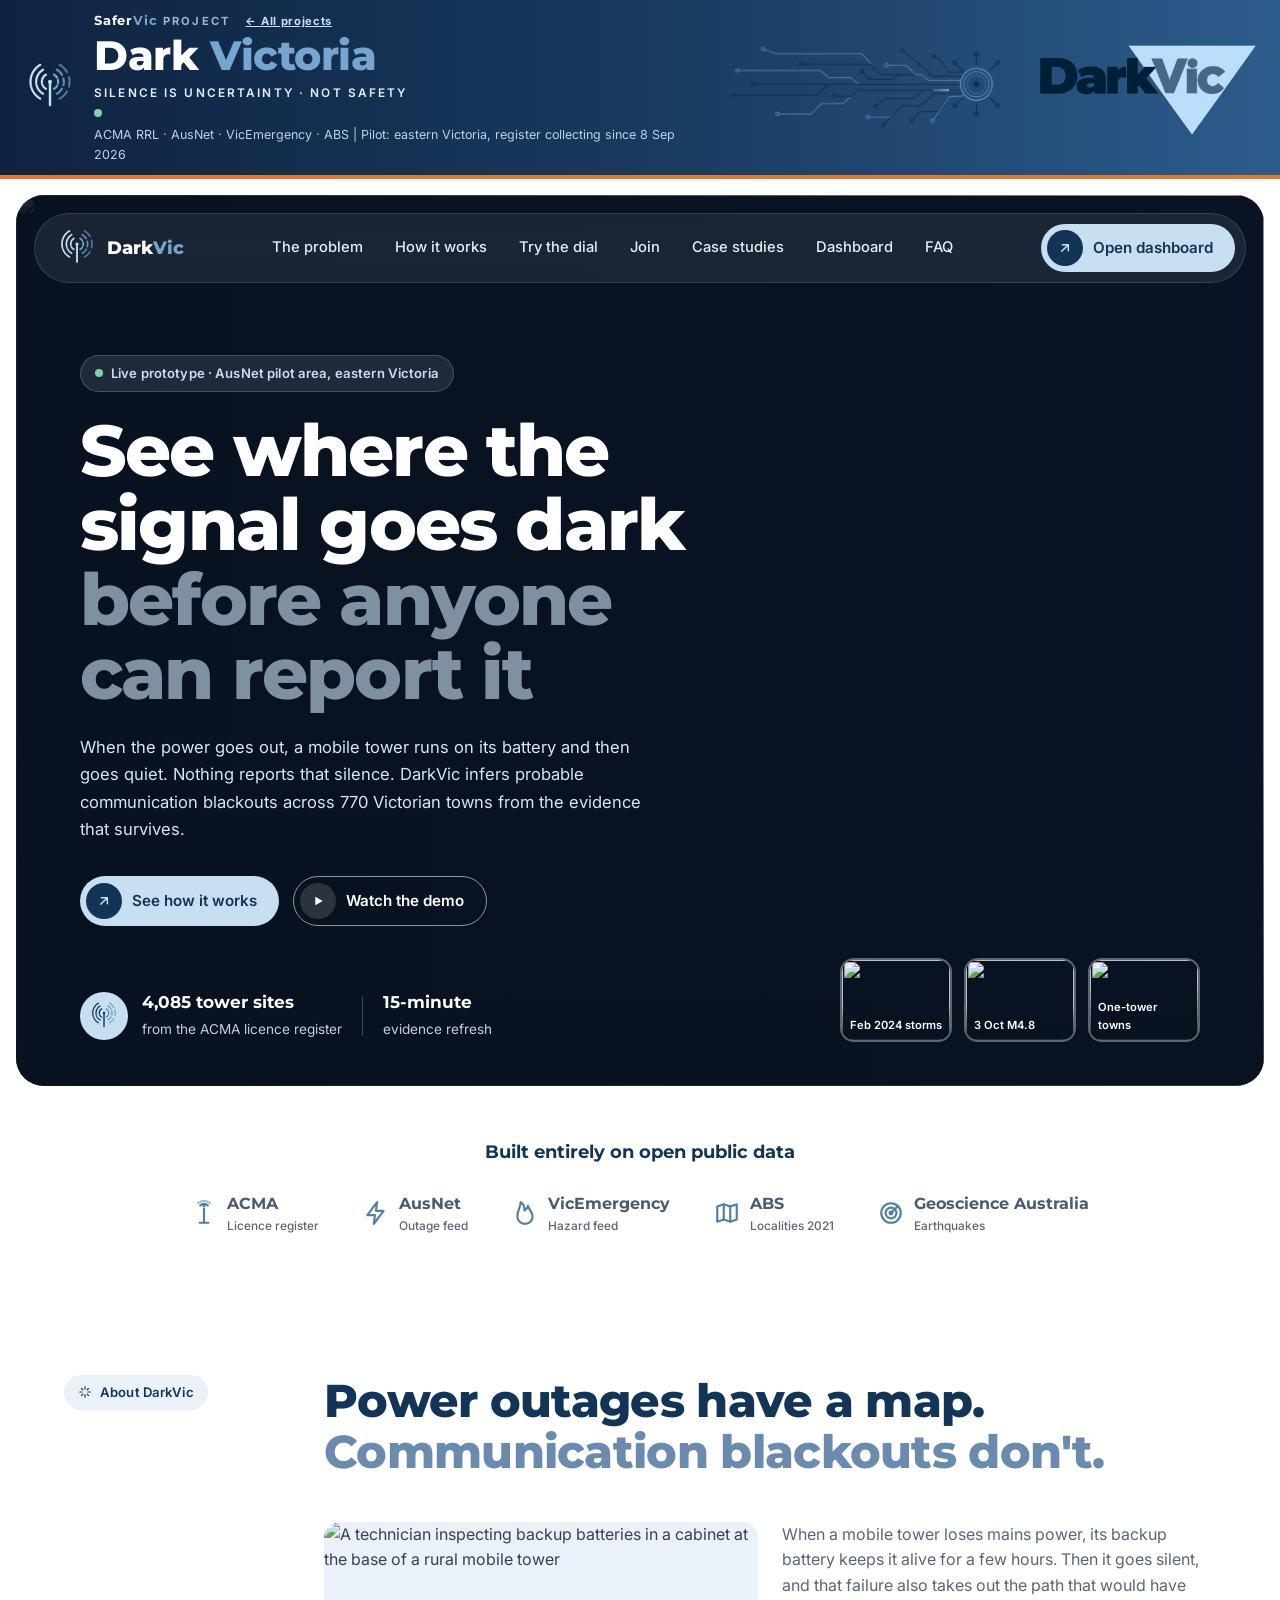
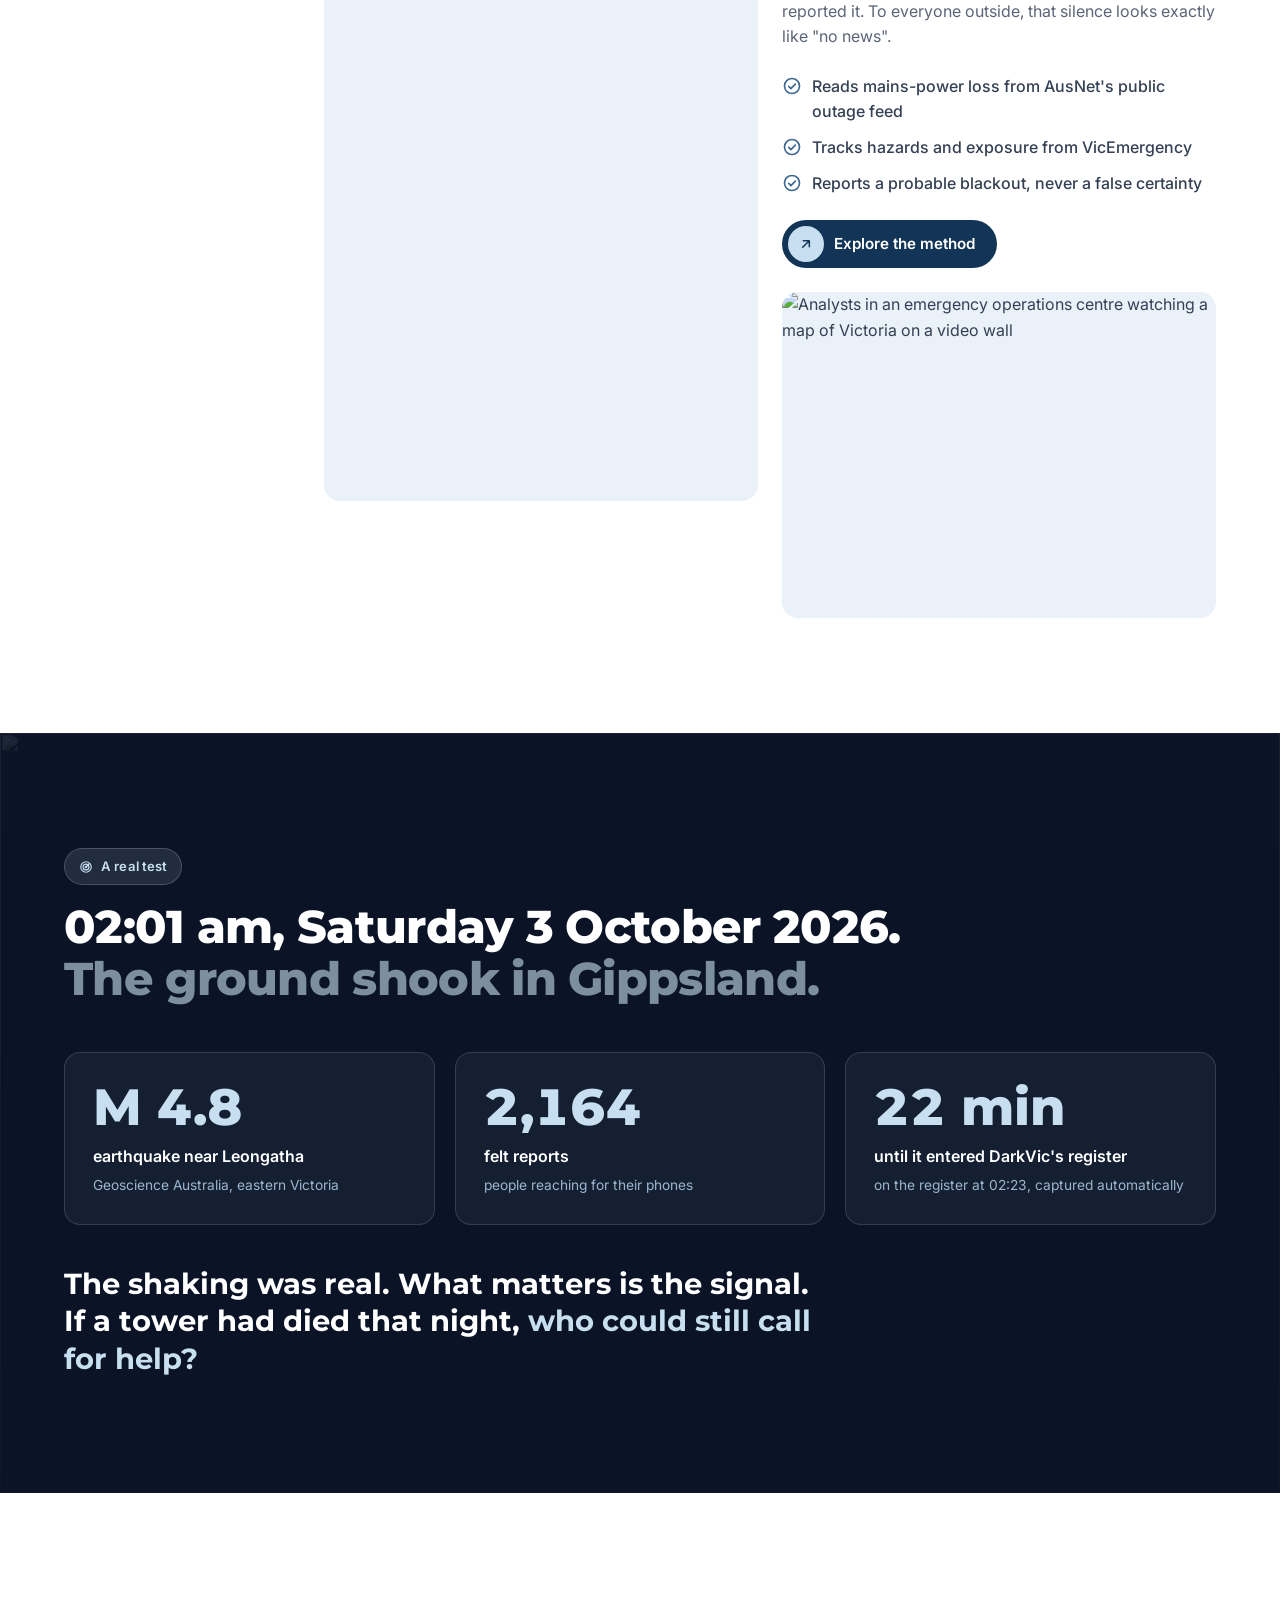
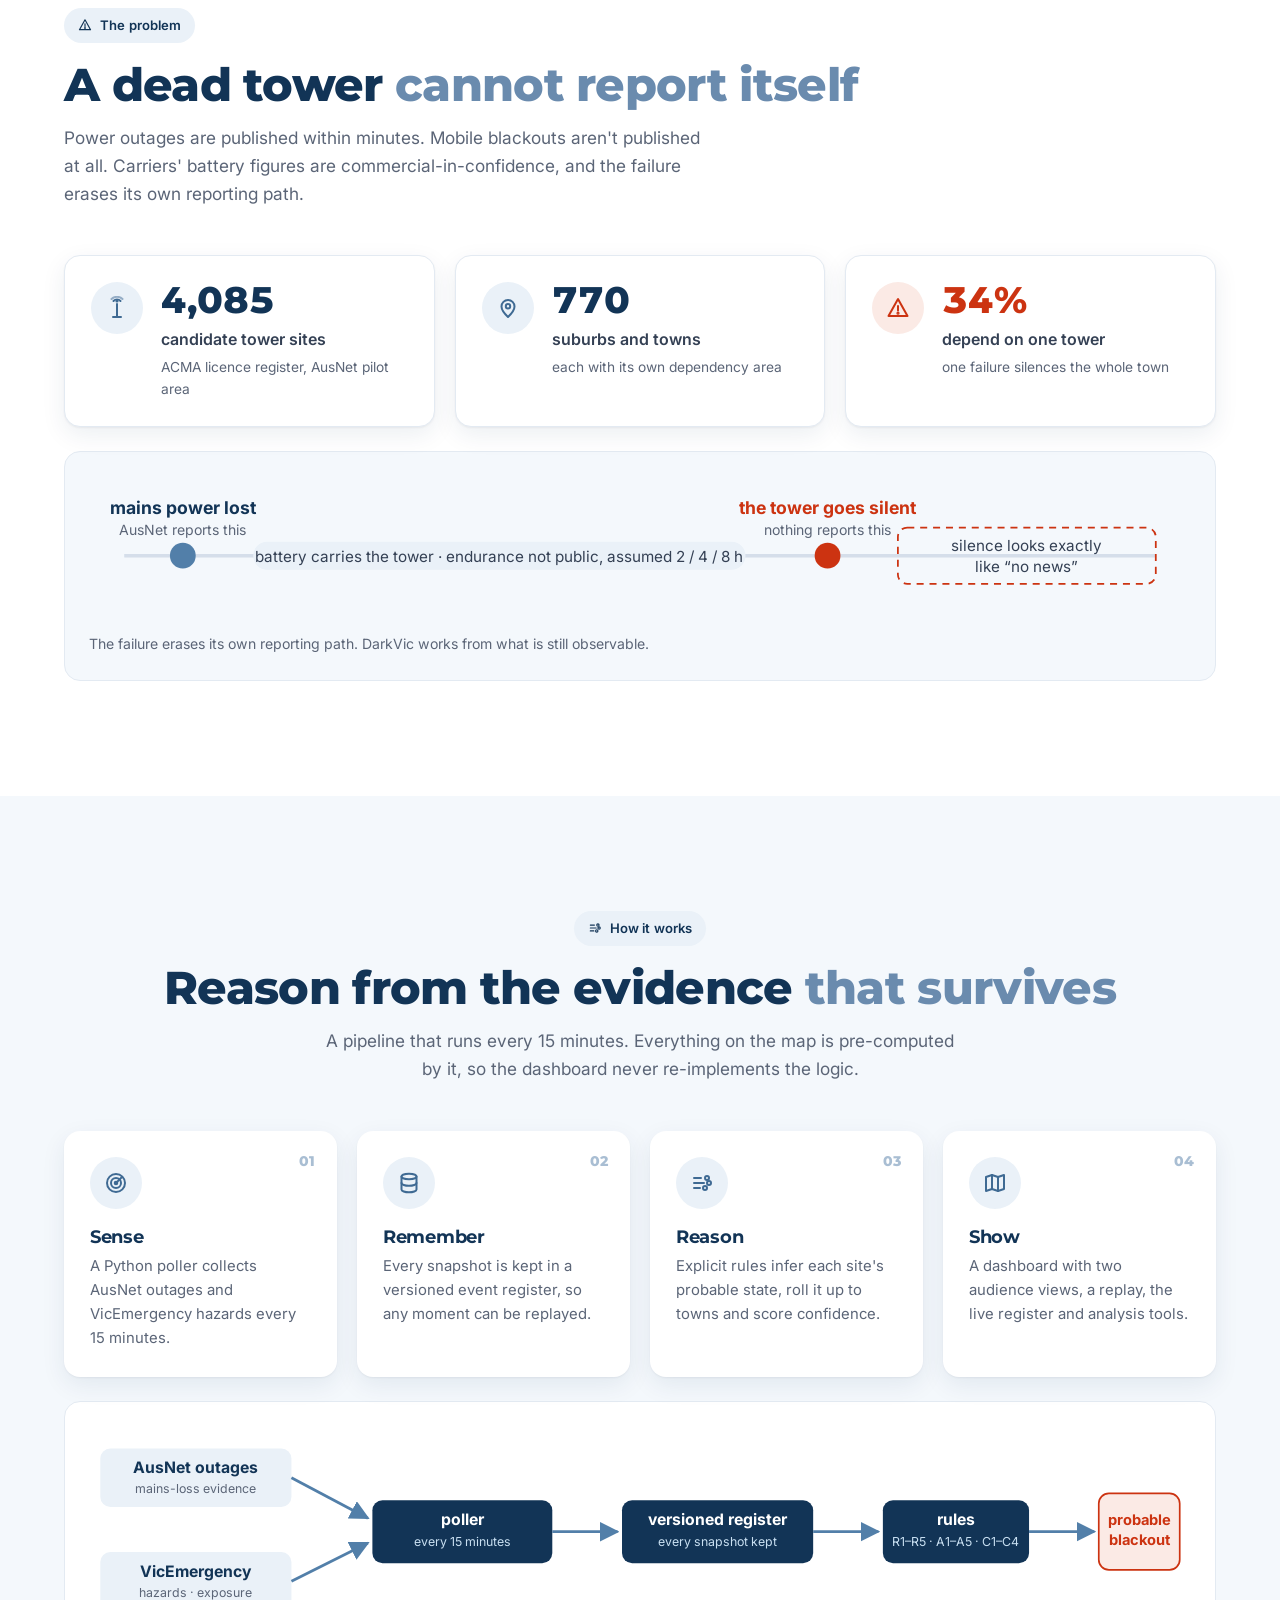
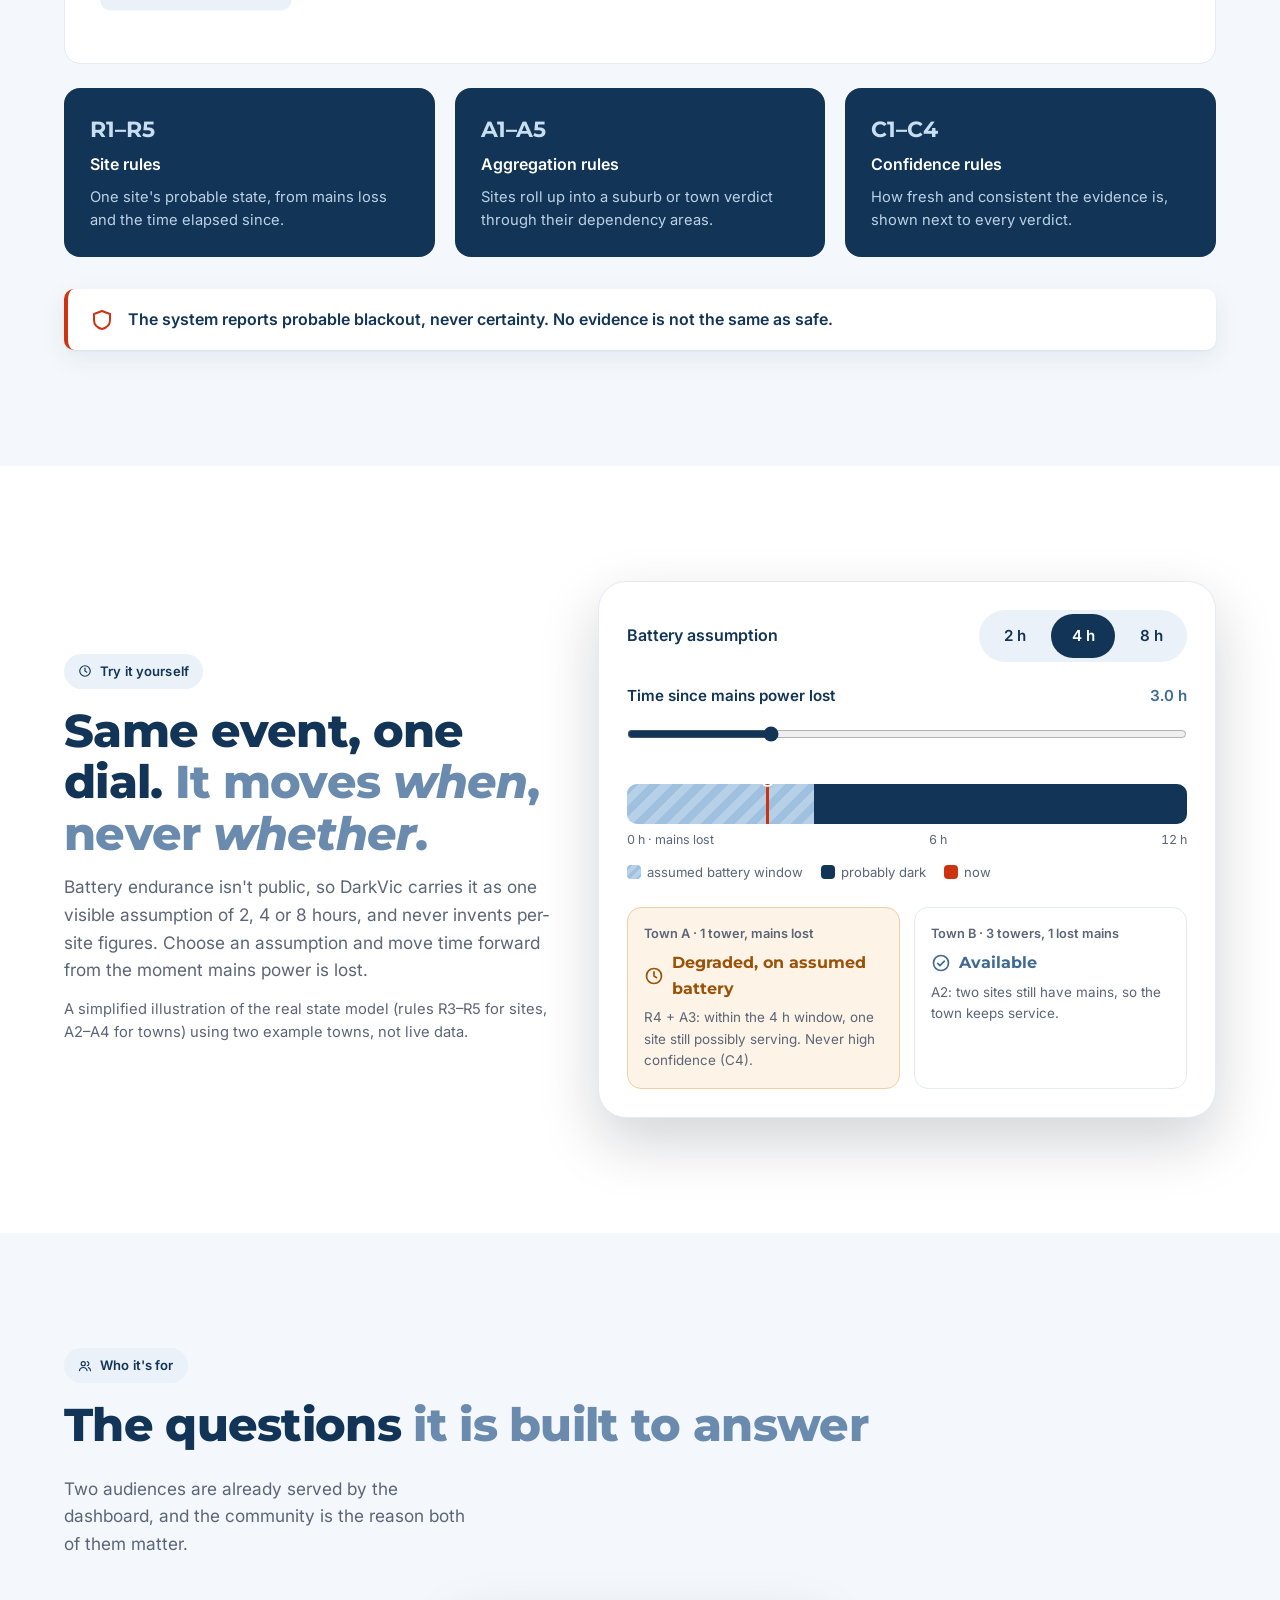
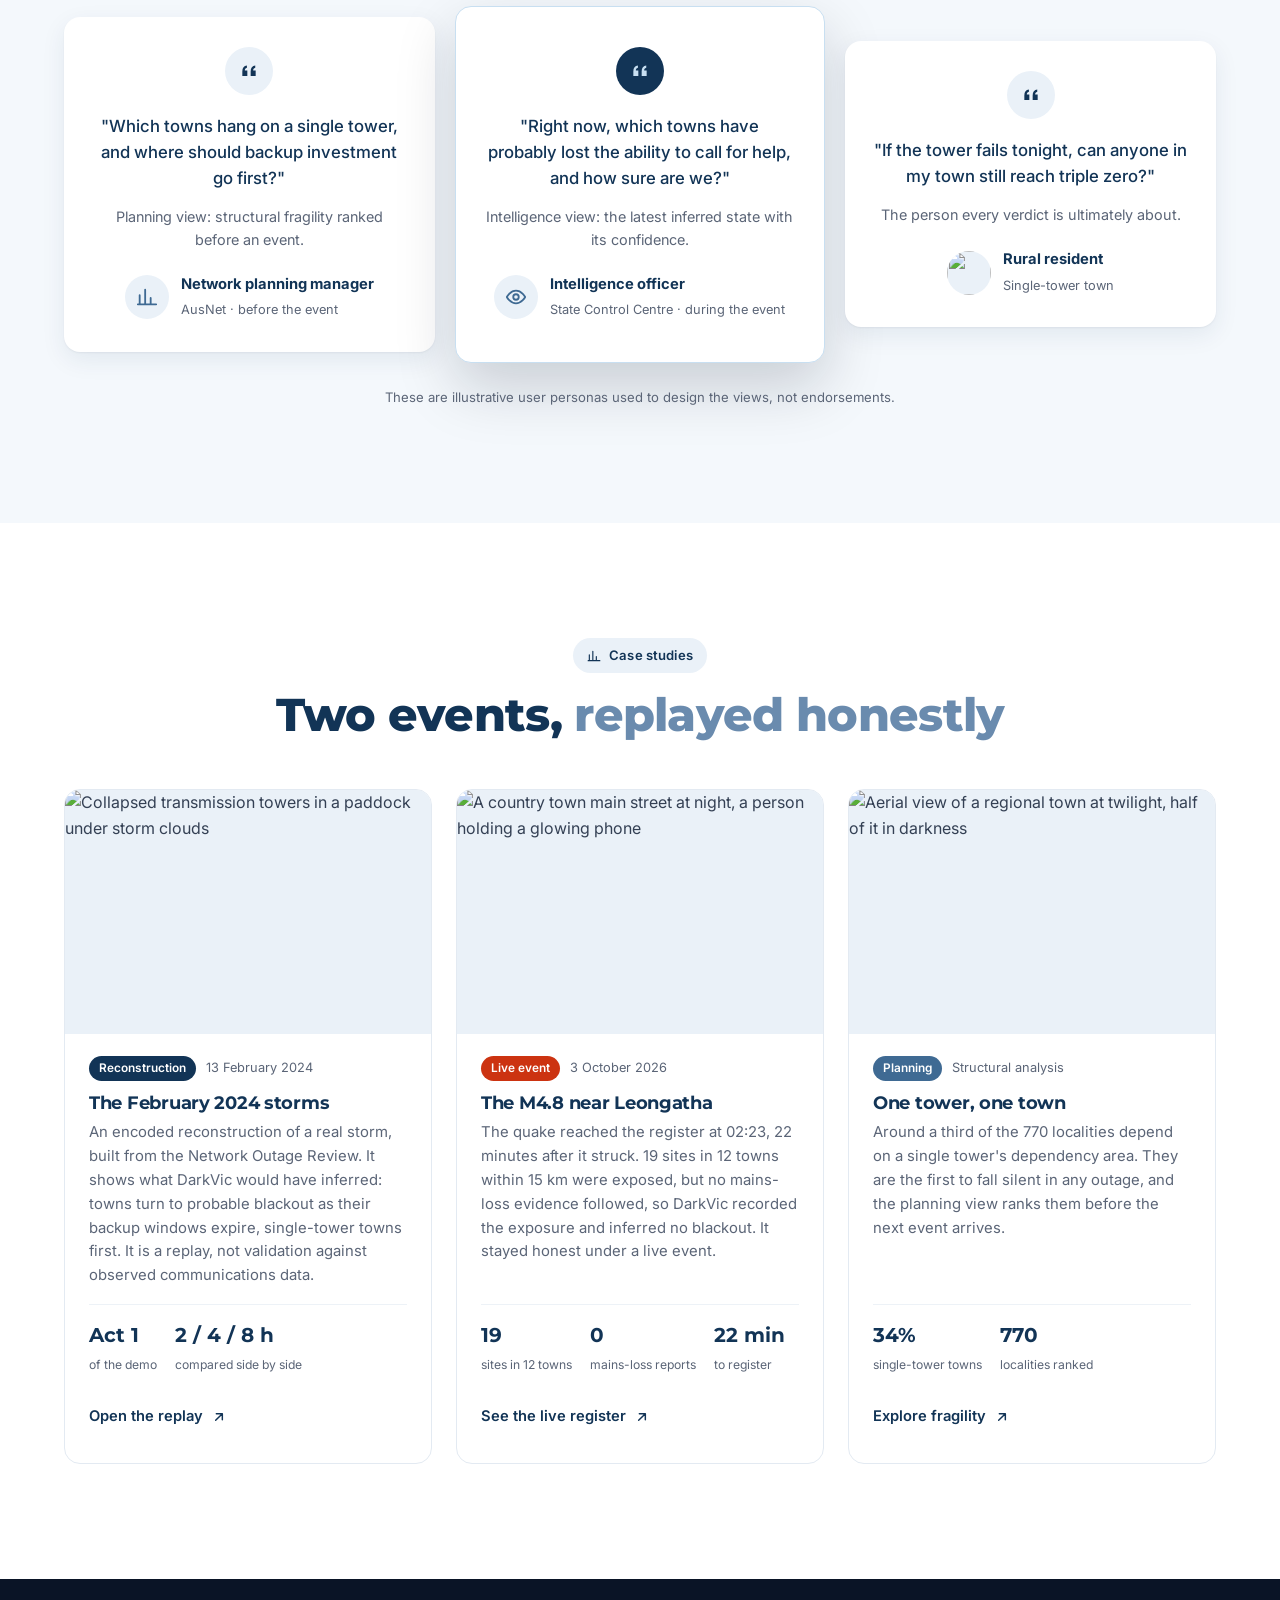
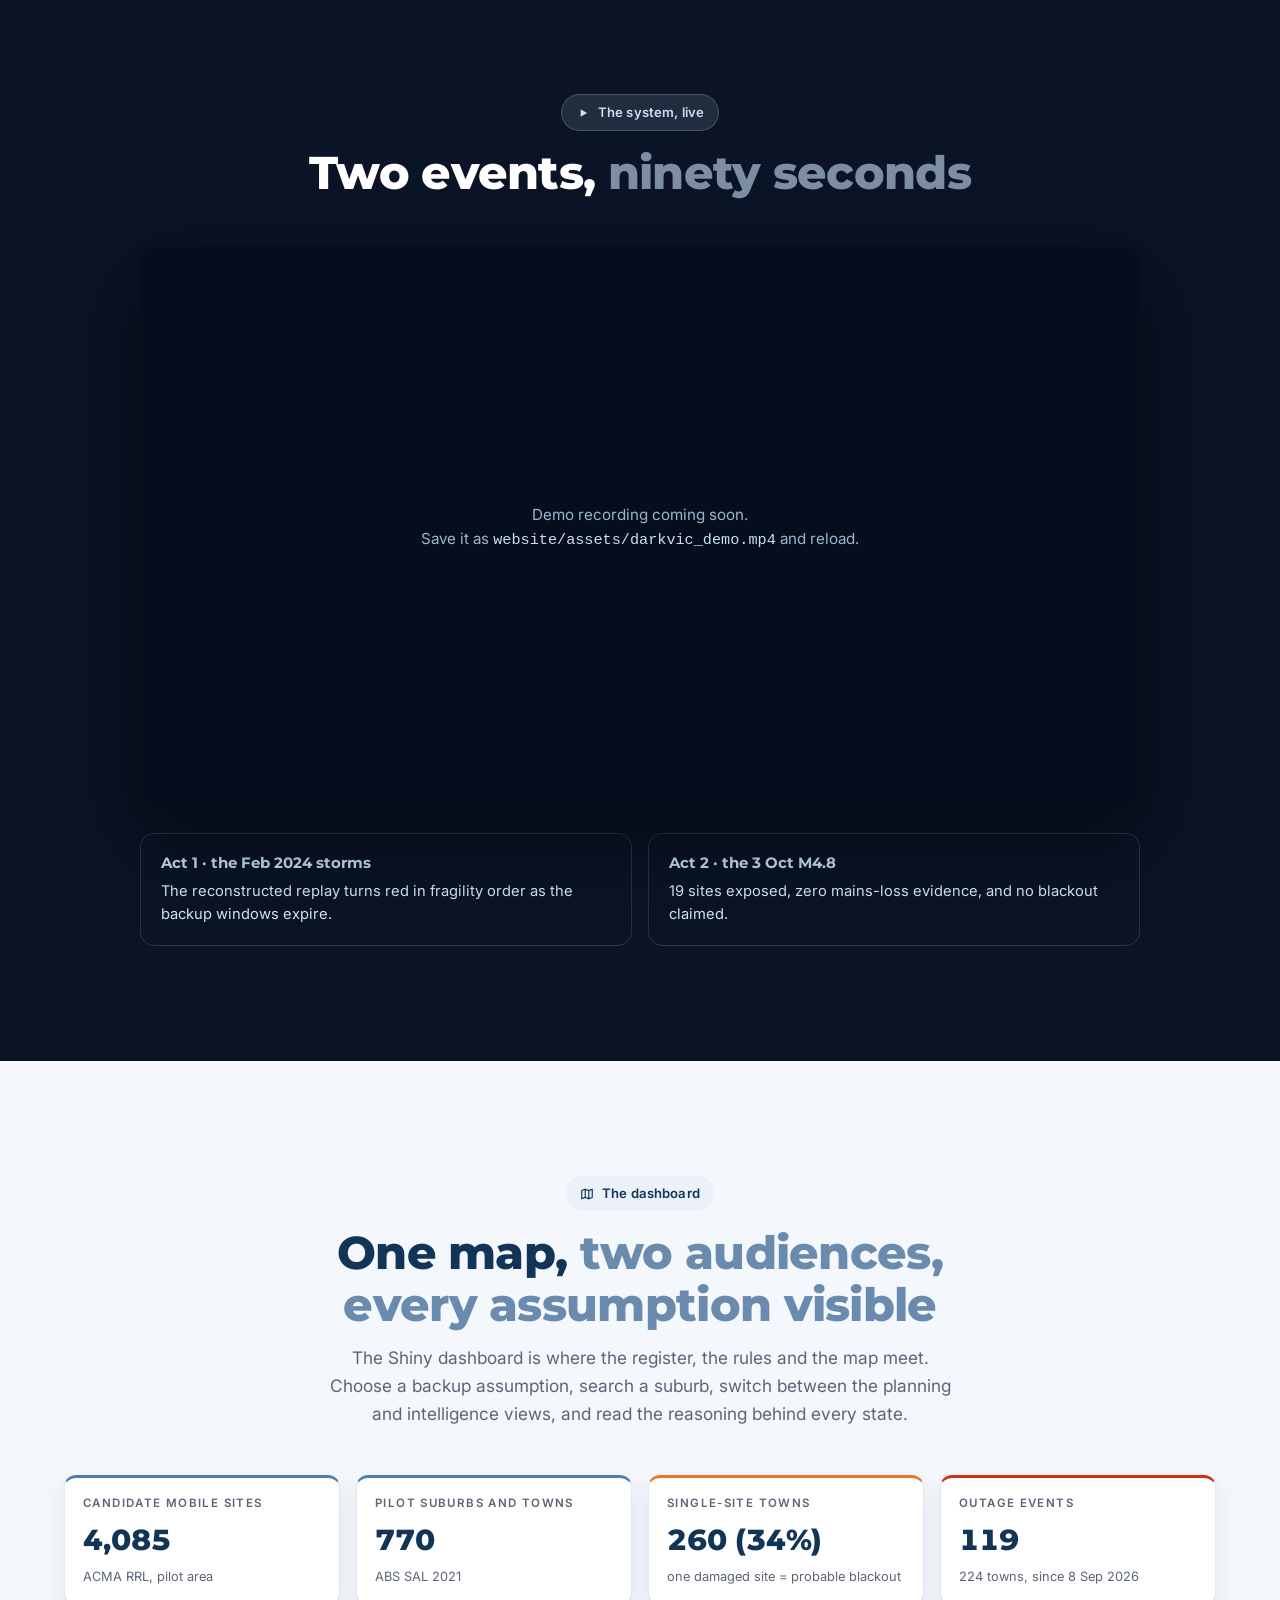
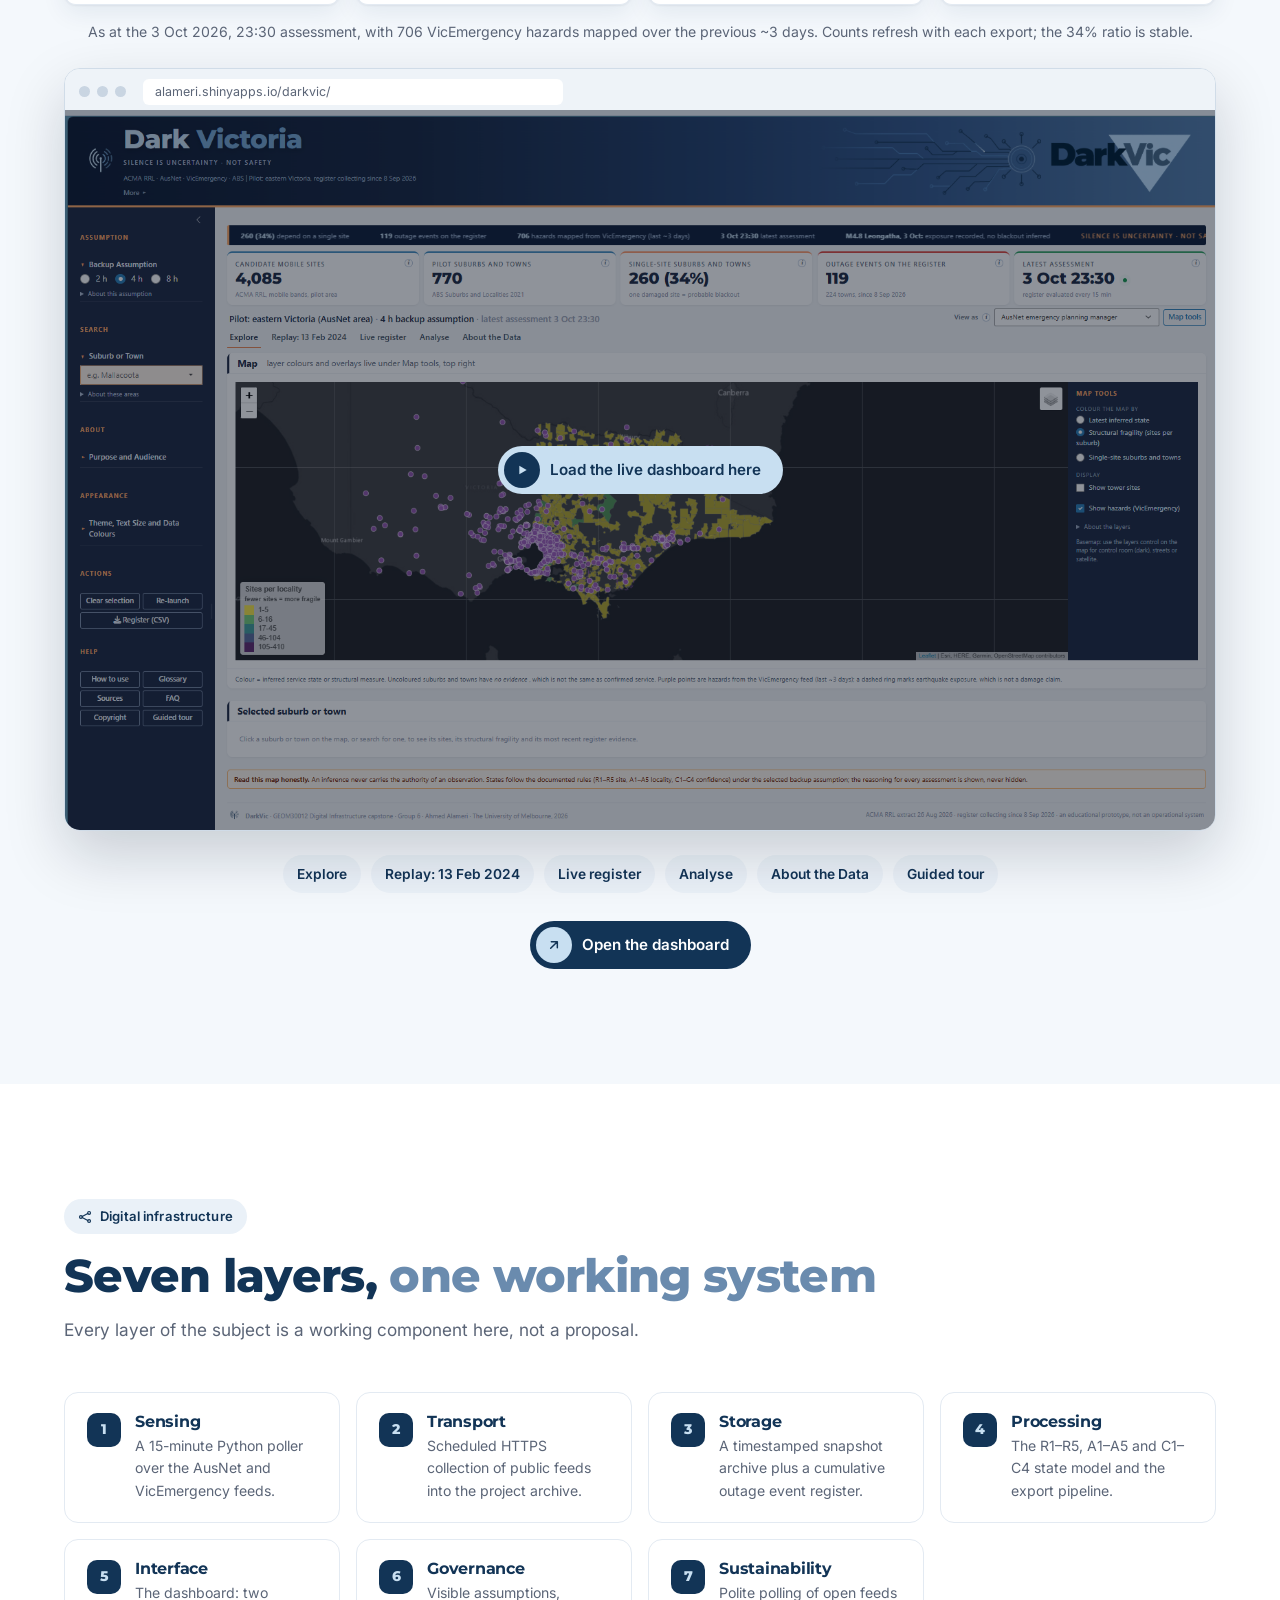
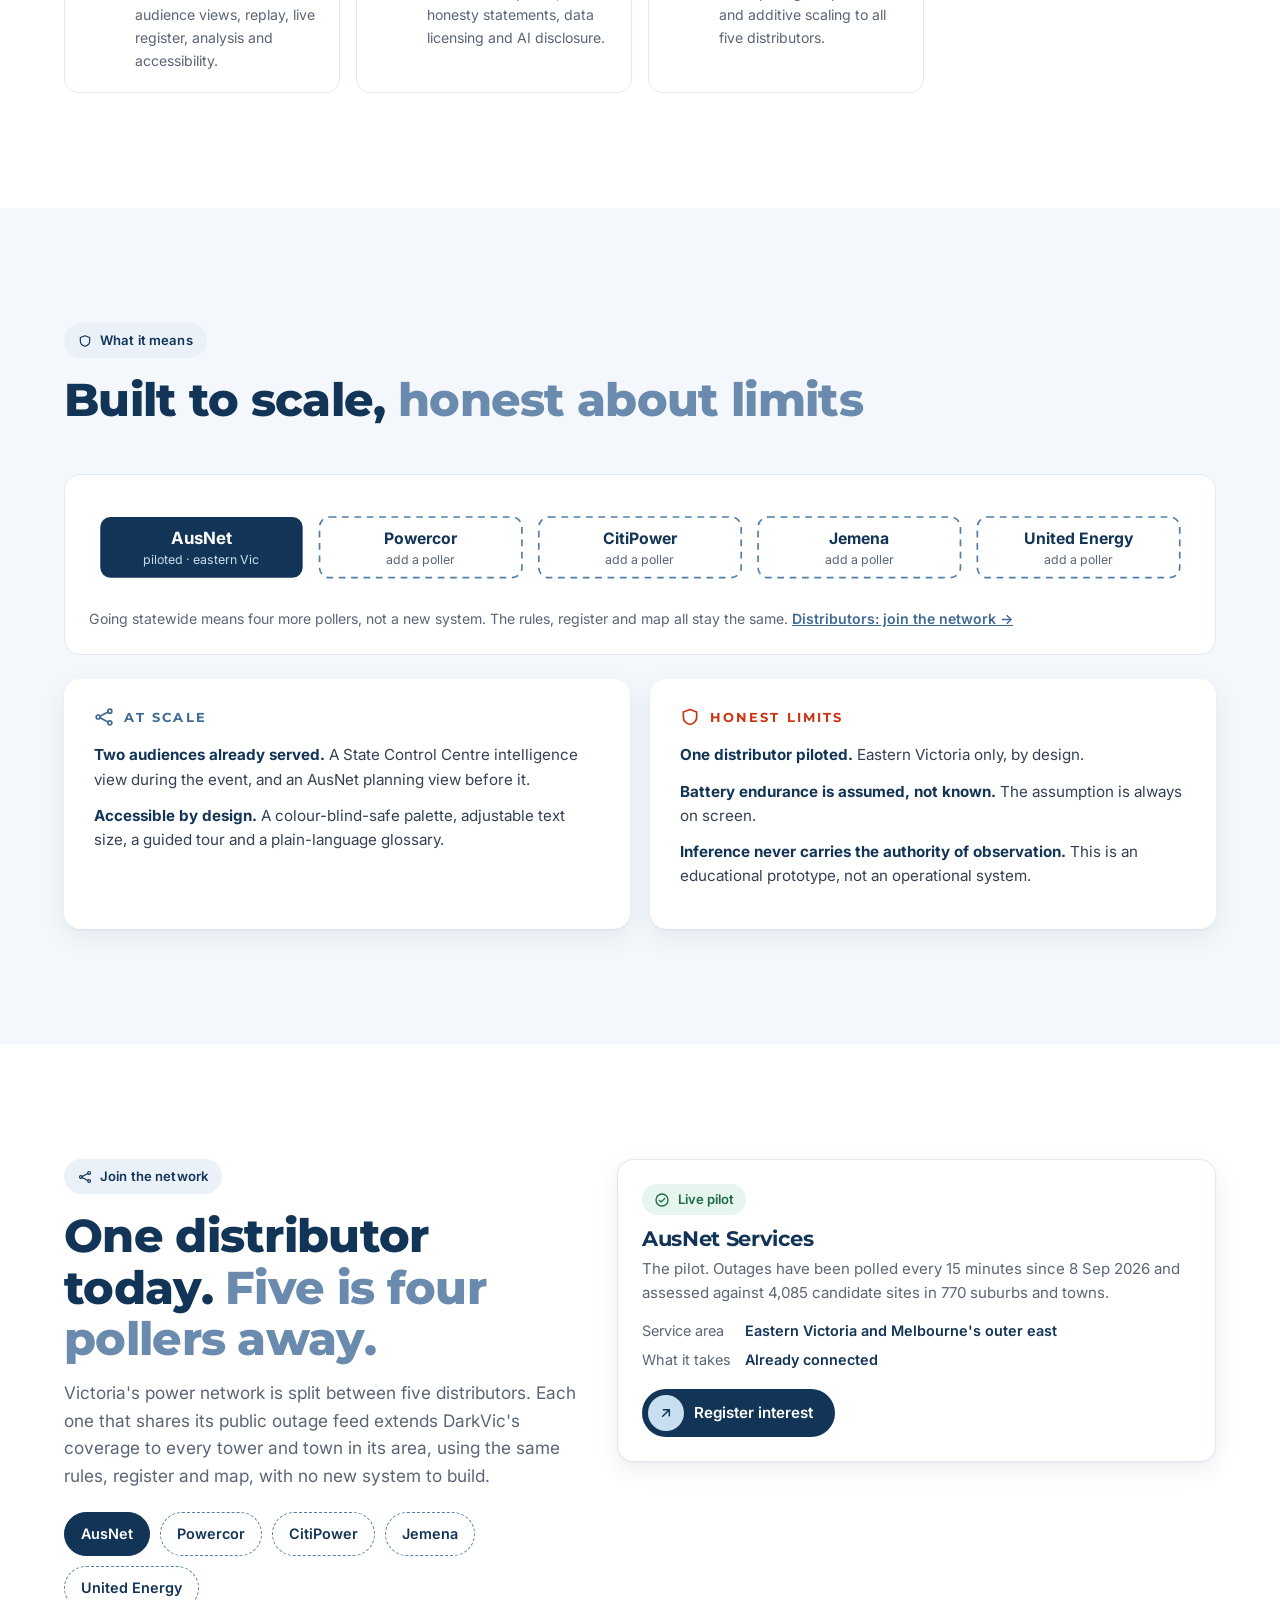
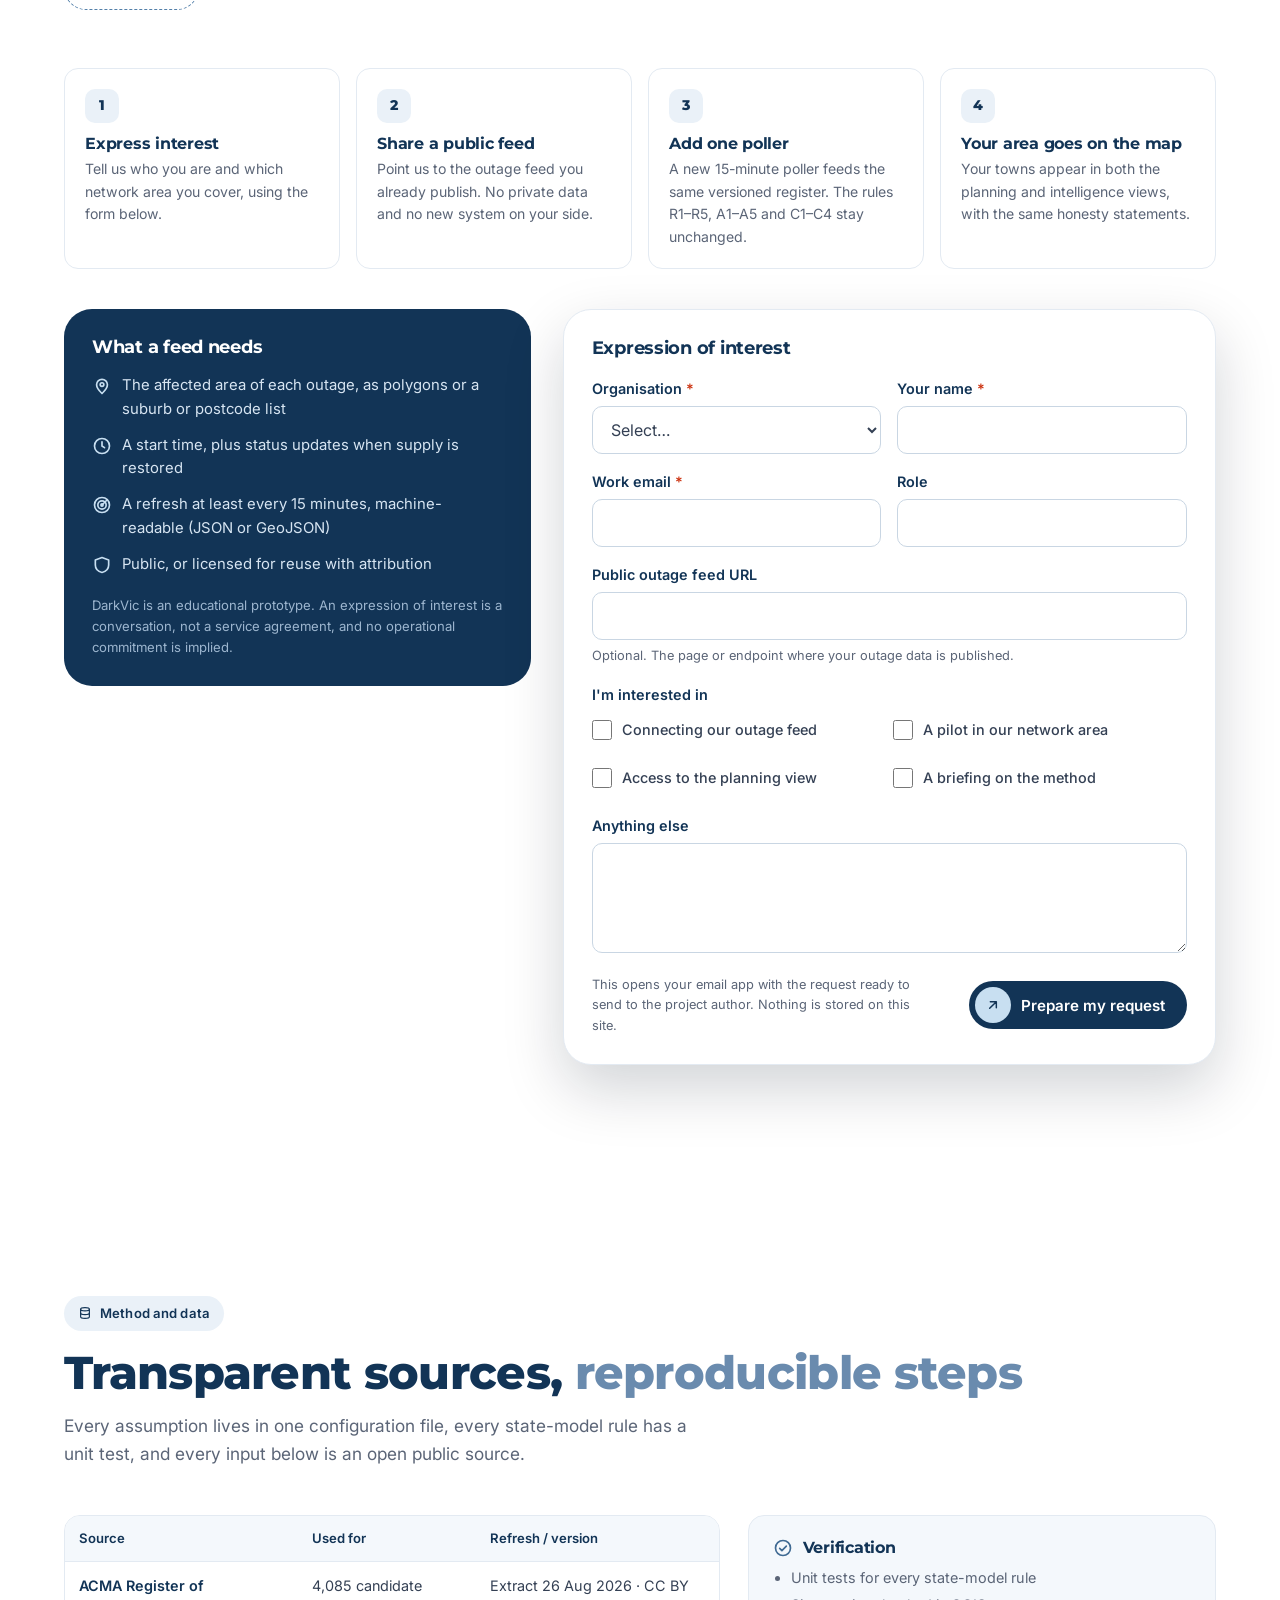
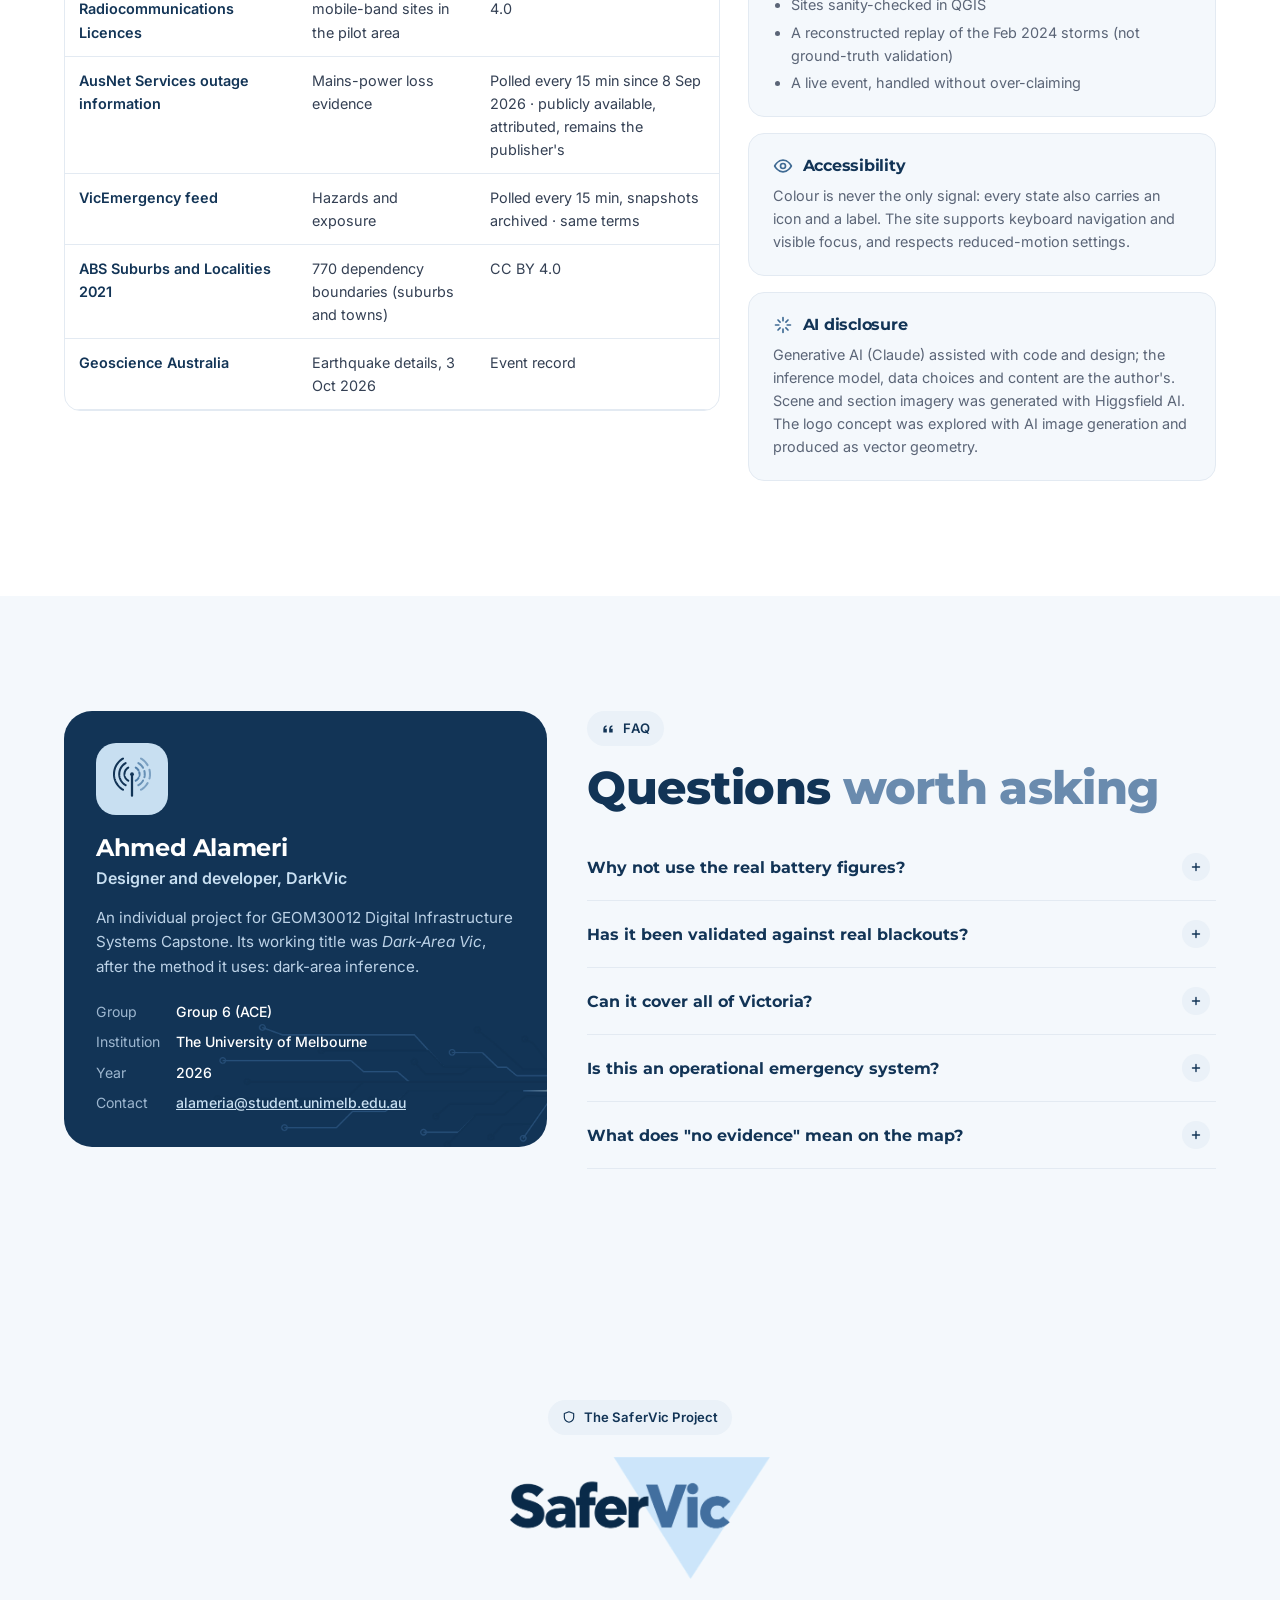
==== commit 8687cabd: "Add files via upload" ====
--- a/projects/darkvic/index.html
+++ b/projects/darkvic/index.html
@@ -1301,7 +1301,7 @@
 <section class="family" id="safervic" aria-labelledby="sv-h">
   <div class="wrap">
     <div class="head center">
-      <span class="pill rv"><svg><use href="#i-shield"/></svg>The SaferVic family</span>
+      <span class="pill rv"><svg><use href="#i-shield"/></svg>The SaferVic Project</span>
       <img class="sv-logo rv d1" src="assets/safervic-wordmark.png" alt="SaferVic" width="1148" height="539" loading="lazy">
       <h2 id="sv-h" class="rv d1">DarkVic is part of SaferVic</h2>
       <p class="sv-motto rv d2">Better Data · Faster Decisions · Safer Future</p>
@@ -1345,7 +1345,9 @@
         <p>See what DarkVic is saying right now. Open the dashboard, or scan the code to bring it up on your phone.</p>
         <div class="ctas">
           <a class="btn btn-ice js-dash" href="#live"><span class="ic"><svg><use href="#i-arrow"/></svg></span><span class="js-dash-label">Open the dashboard</span></a>
+          <!-- DECK PAUSED until after the presentation; restore by uncommenting:
           <a class="btn btn-ghost" href="present/index.html"><span class="ic"><svg><use href="#i-play"/></svg></span>View the presentation</a>
+          -->
         </div>
       </div>
       <div class="qr" id="qr">QR code appears once the dashboard link is set</div>
@@ -1380,11 +1382,11 @@
       <h4>Project</h4>
       <ul>
         <li><a href="#dashboard">Dashboard</a></li>
-        <li><a href="present/index.html">Presentation</a></li>
+        <!-- DECK PAUSED: <li><a href="present/index.html">Presentation</a></li> -->
         <li><a href="#method">Method and data</a></li>
         <li><a href="#layers">Seven layers</a></li>
         <li><a href="#join">Join the network</a></li>
-        <li><a href="#safervic">SaferVic family</a></li>
+        <li><a href="#safervic">The SaferVic Project</a></li>
         <li class="js-portfolio" hidden><a href="../../index.html">All projects</a></li>
         <li id="contactLi" hidden><a id="contactA" href="#">Contact</a></li>
       </ul>
@@ -1400,7 +1402,7 @@
     </div>
   </div>
   <div class="wrap fbot">
-    <span>© 2026 DarkVic · Ahmed Alameri · GEOM30012, The University of Melbourne. An educational prototype, not an operational system.</span>
+    <span>© 2026 The SaferVic Project · DarkVic · Ahmed Alameri · GEOM30012, The University of Melbourne. An educational prototype, not an operational system.</span>
     <span>Data: ACMA RRL, AusNet, VicEmergency, ABS, Geoscience Australia. Imagery: Higgsfield AI.</span>
   </div>
 </footer>
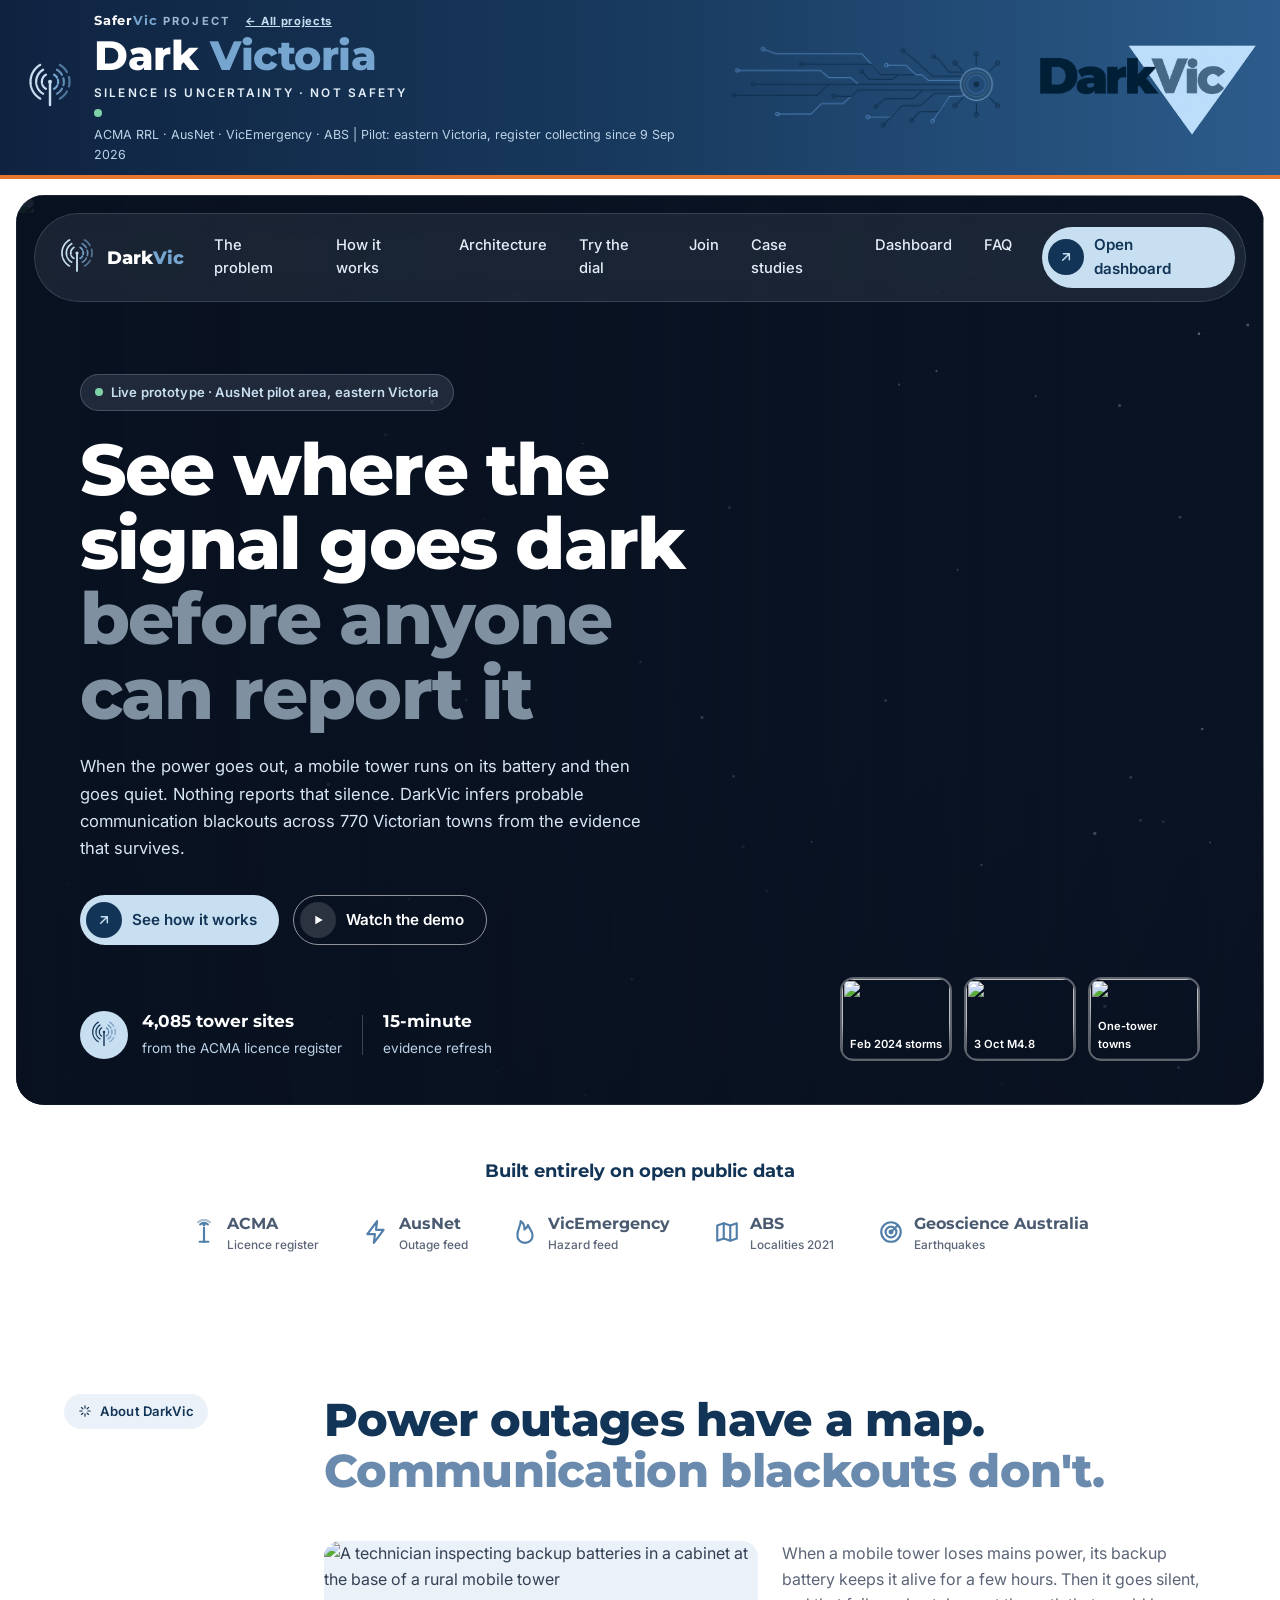
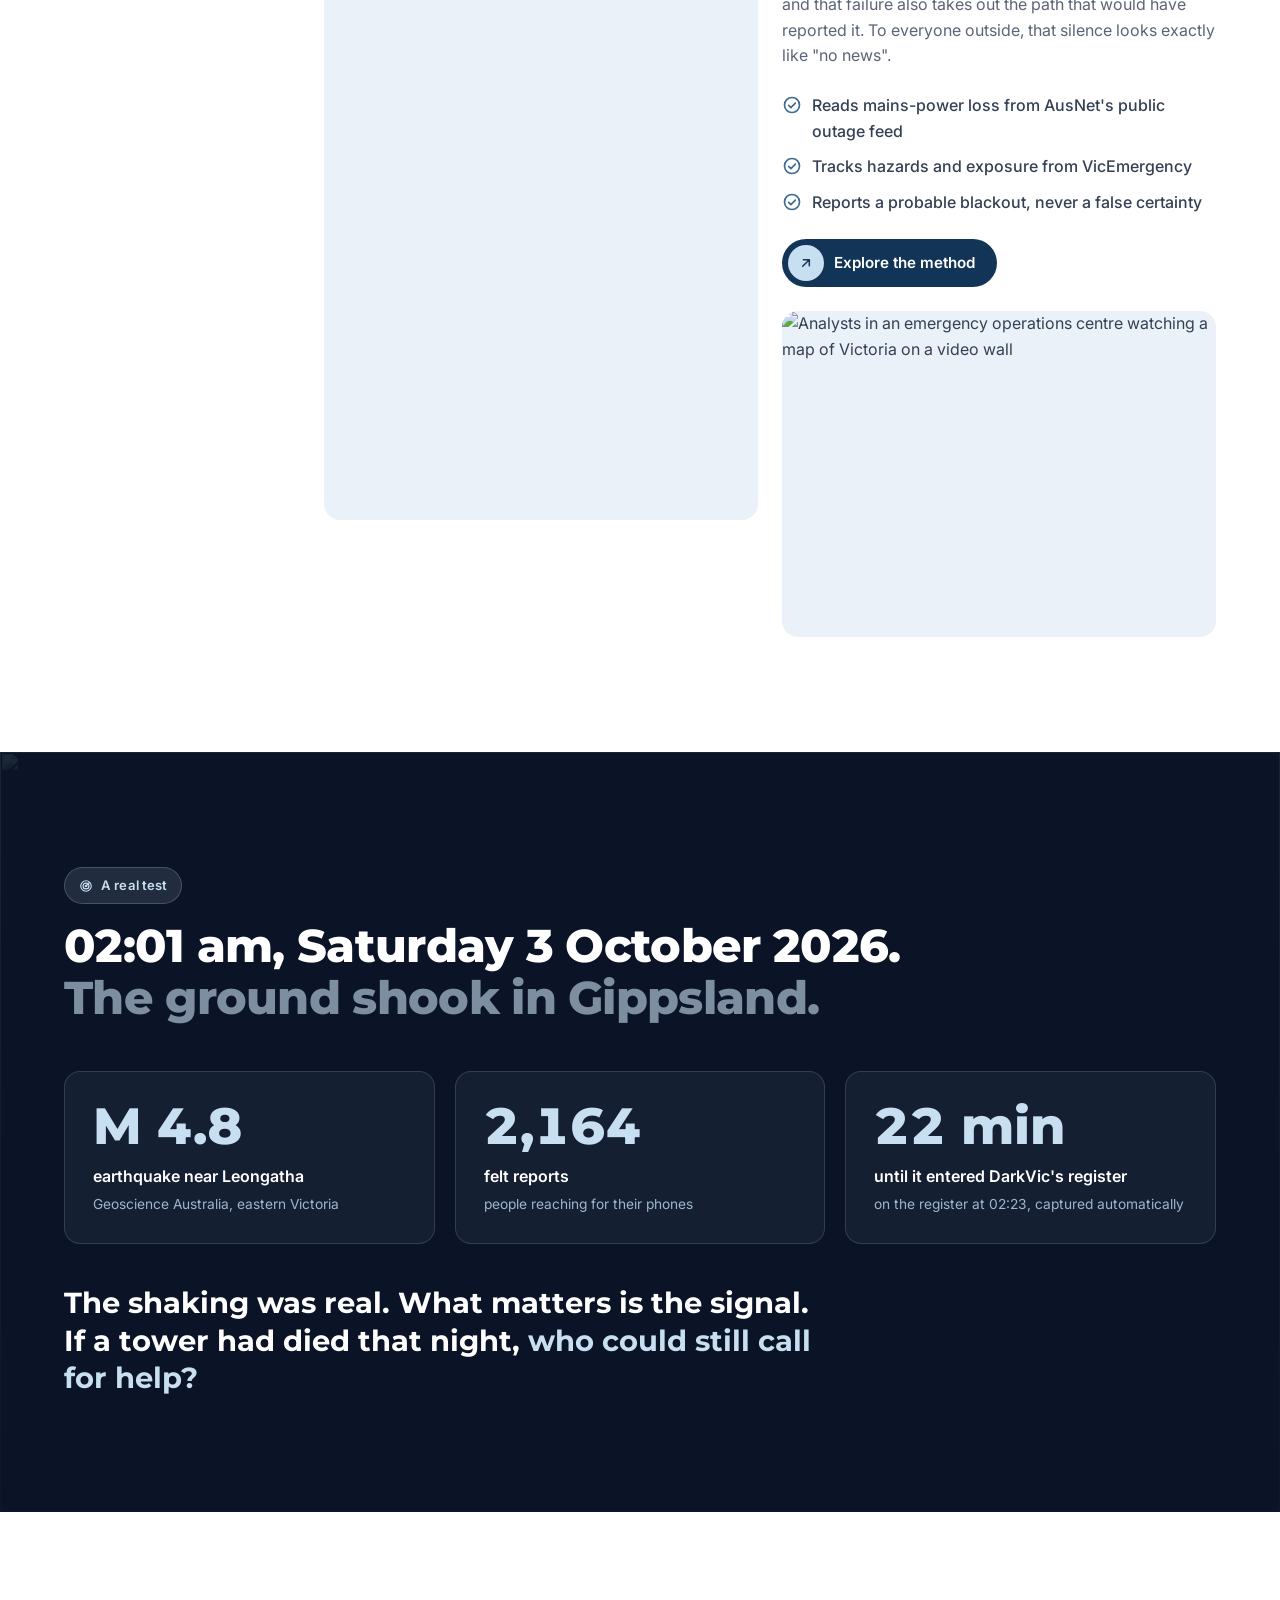
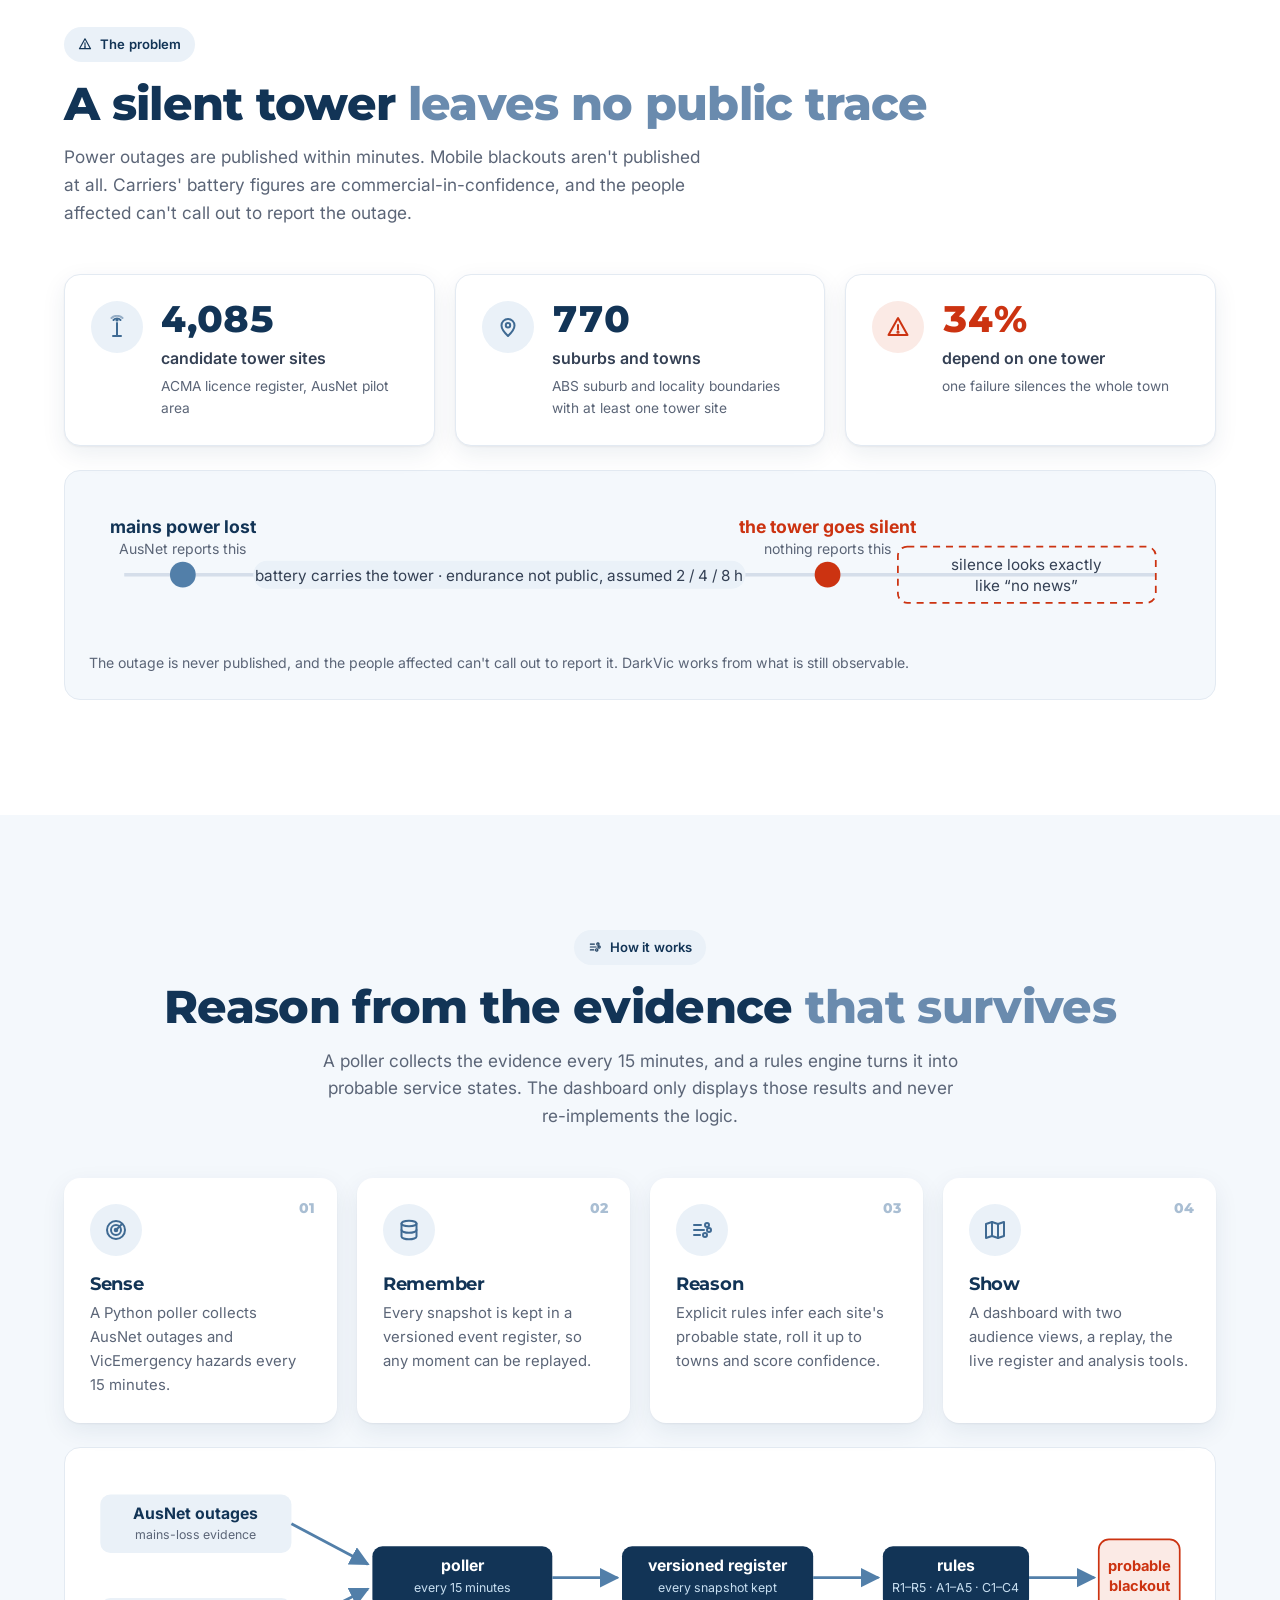
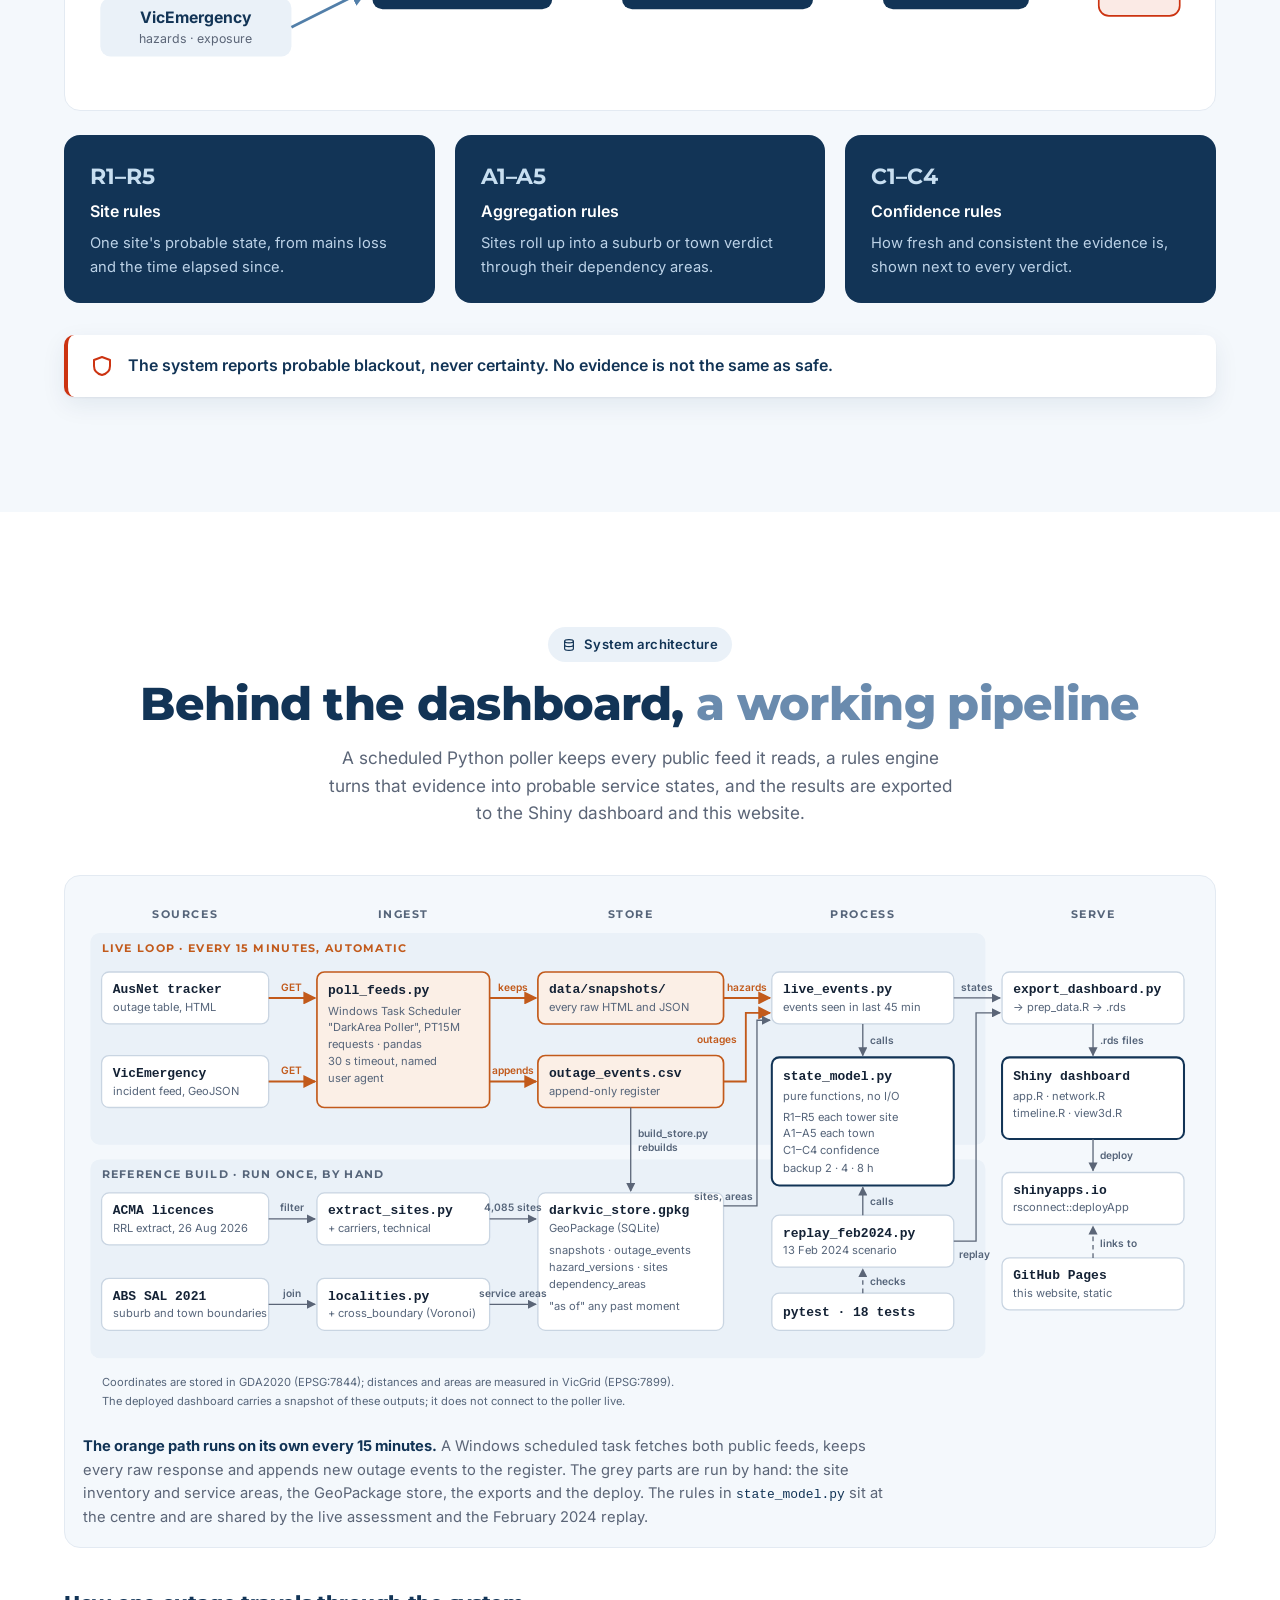
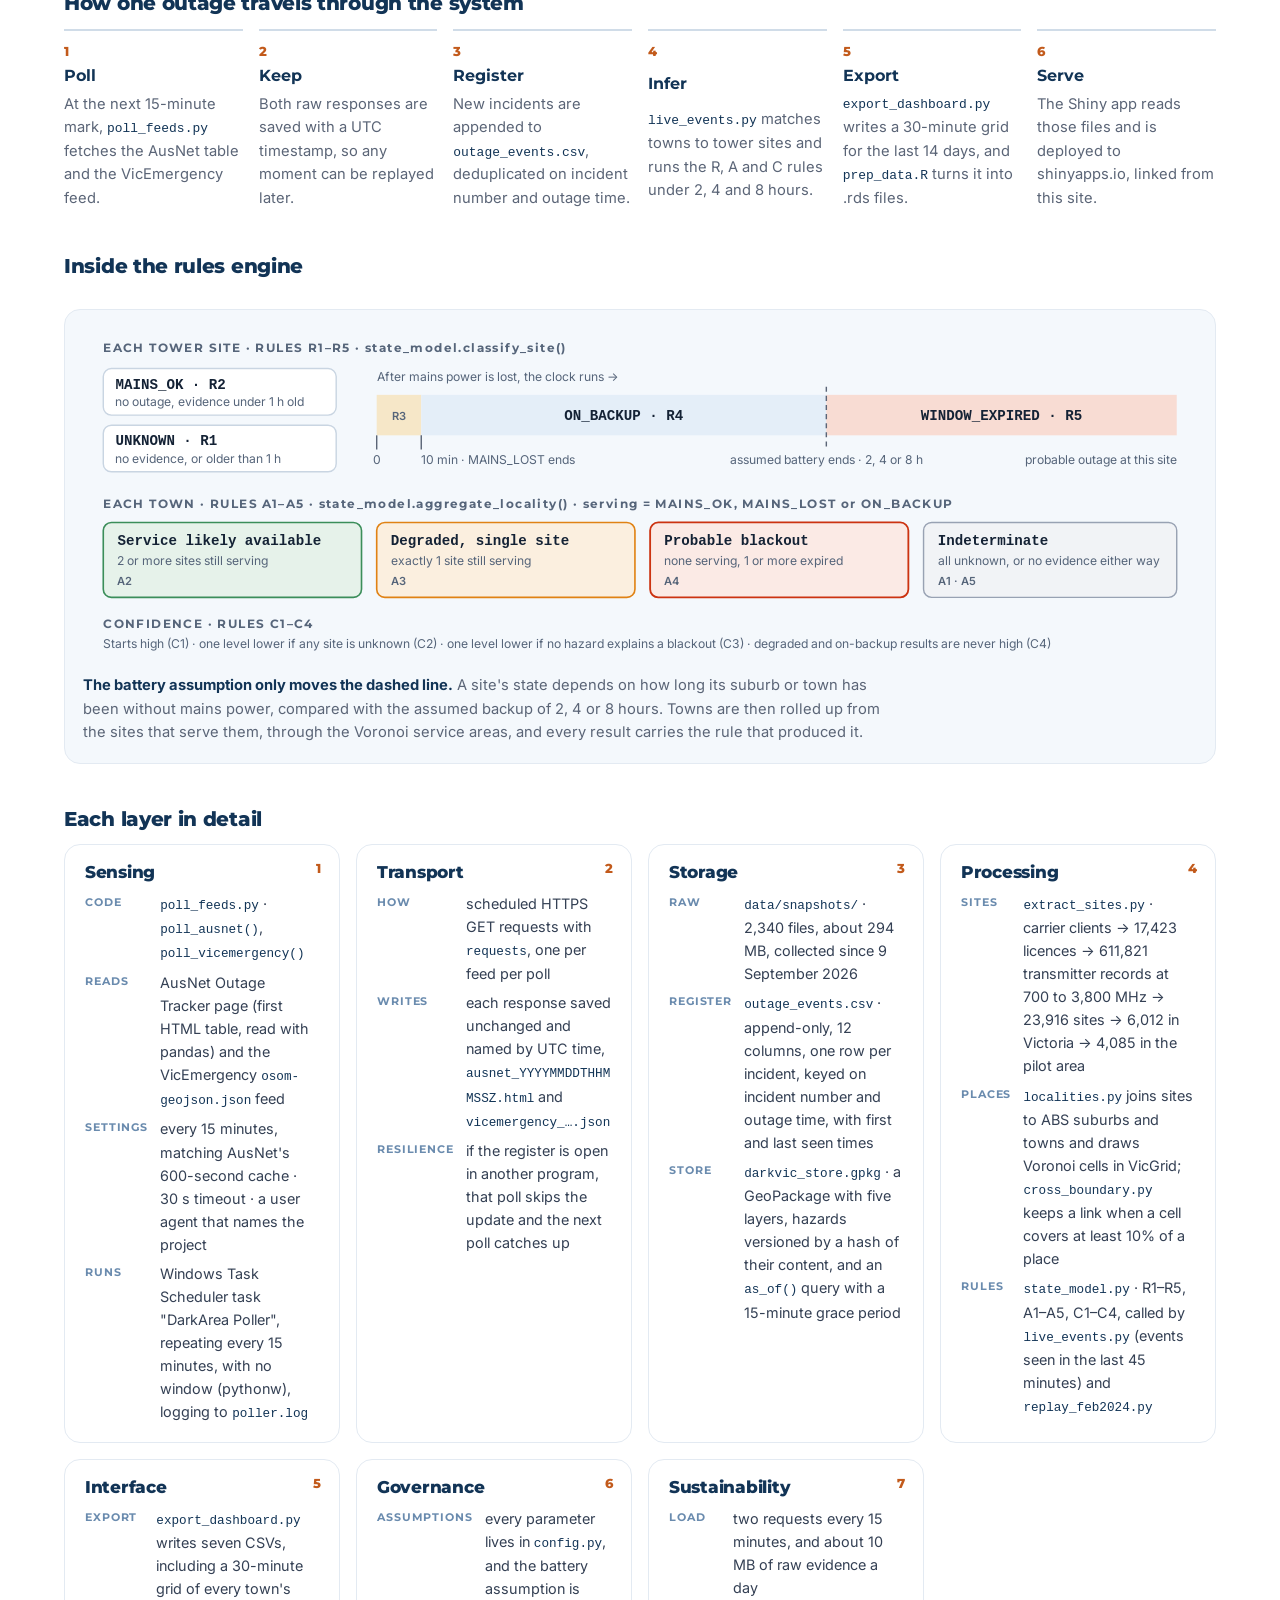
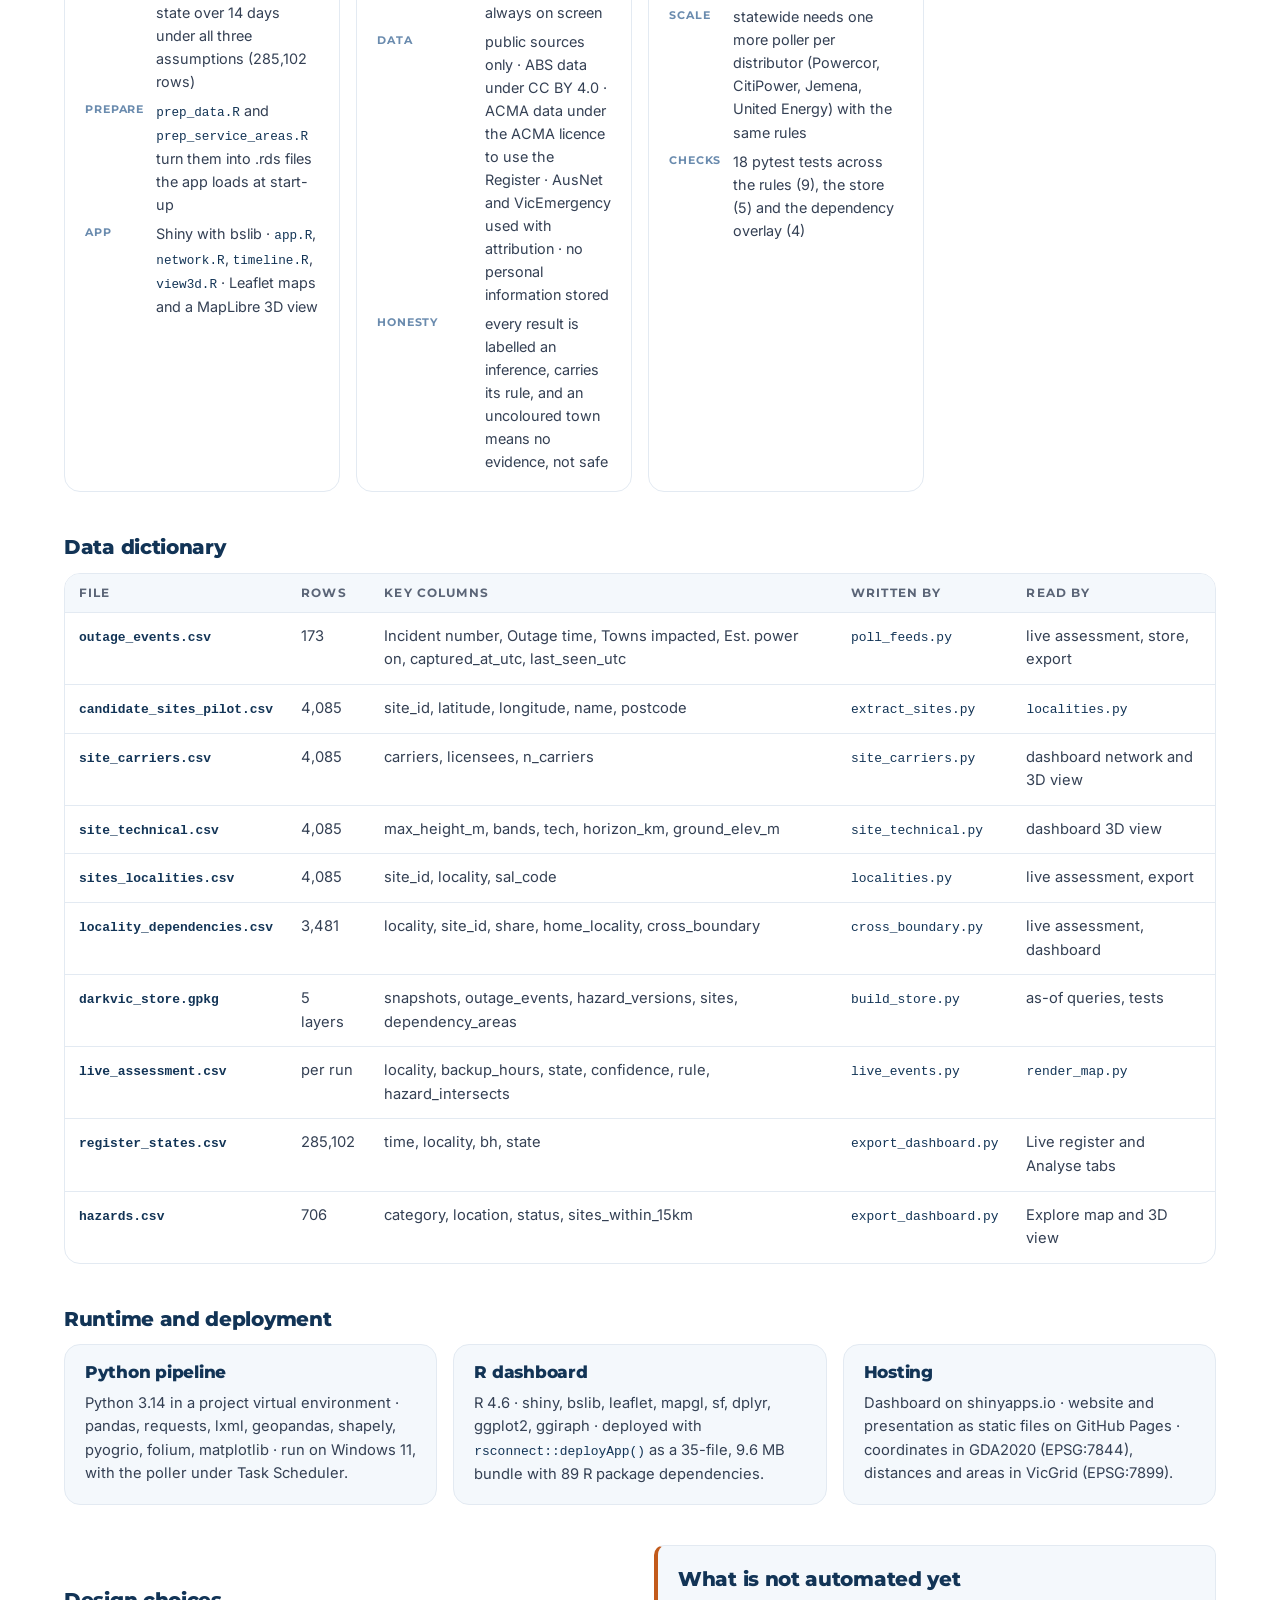
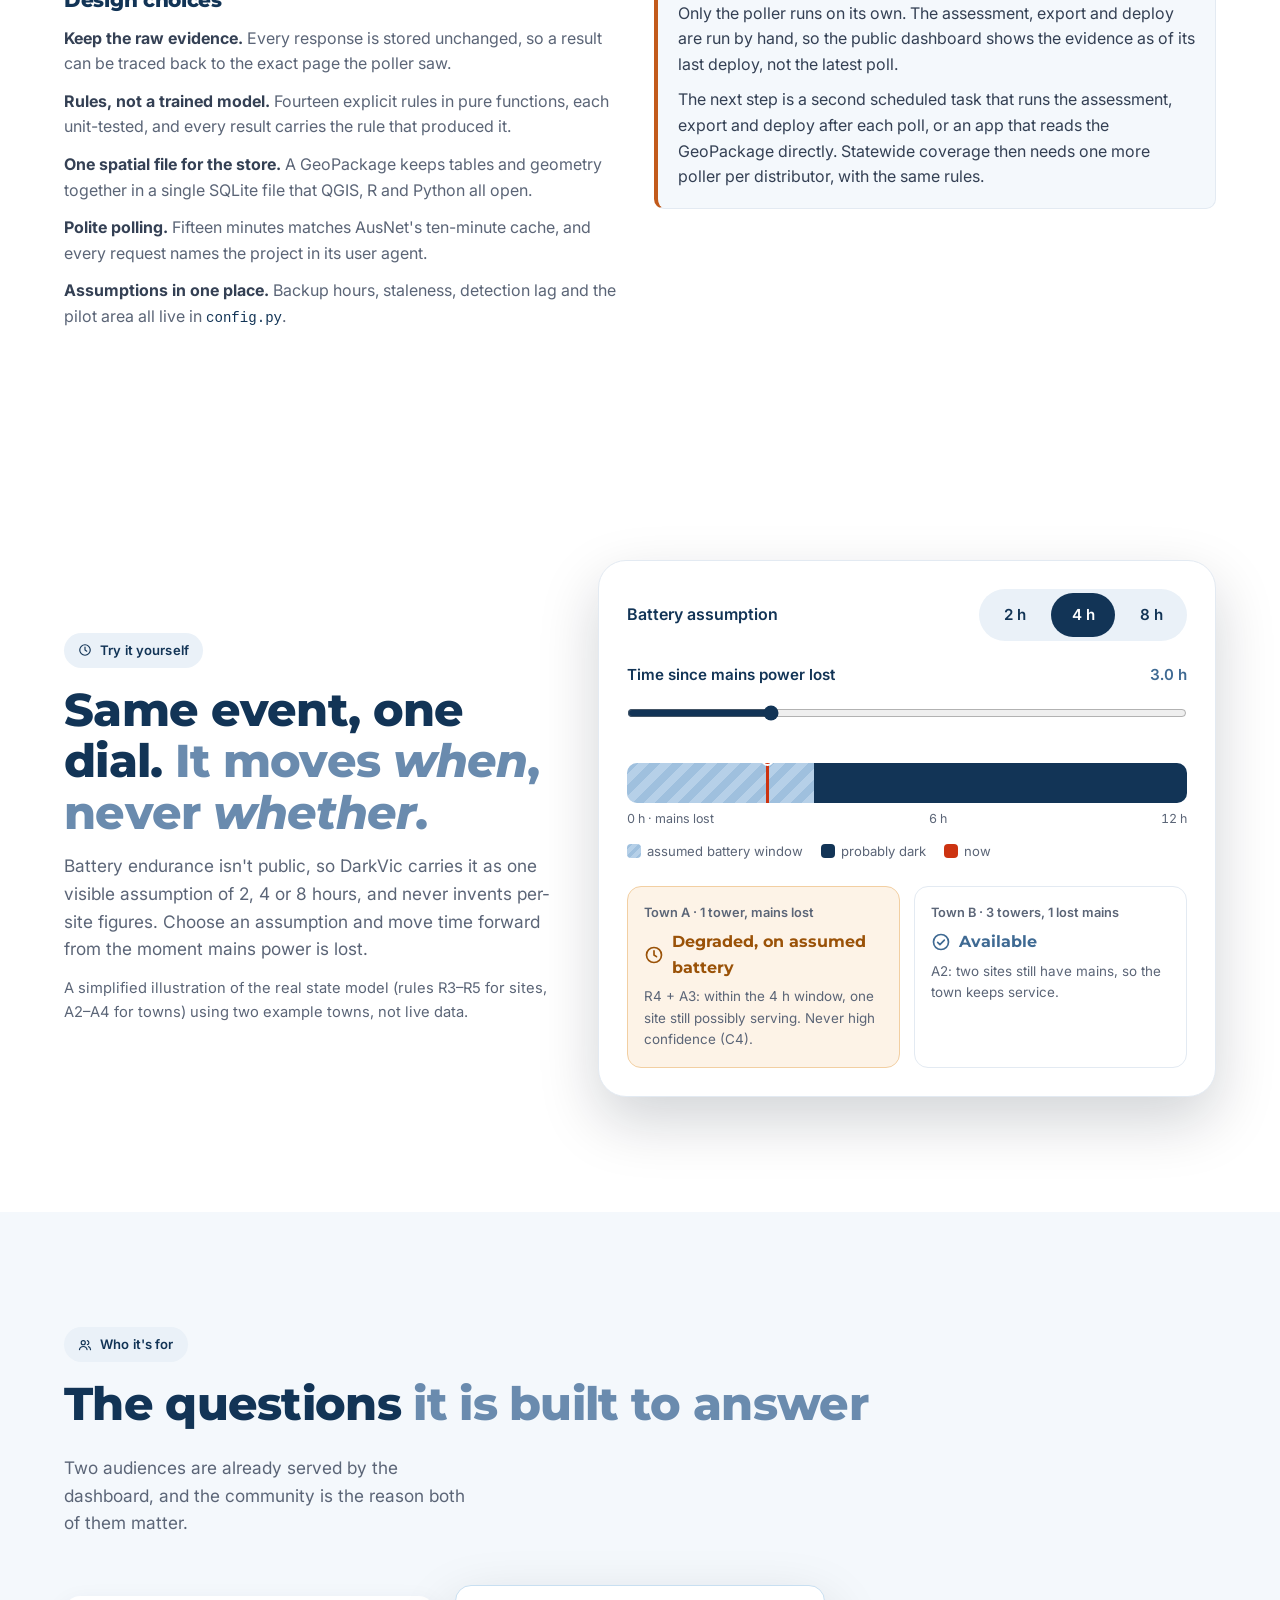
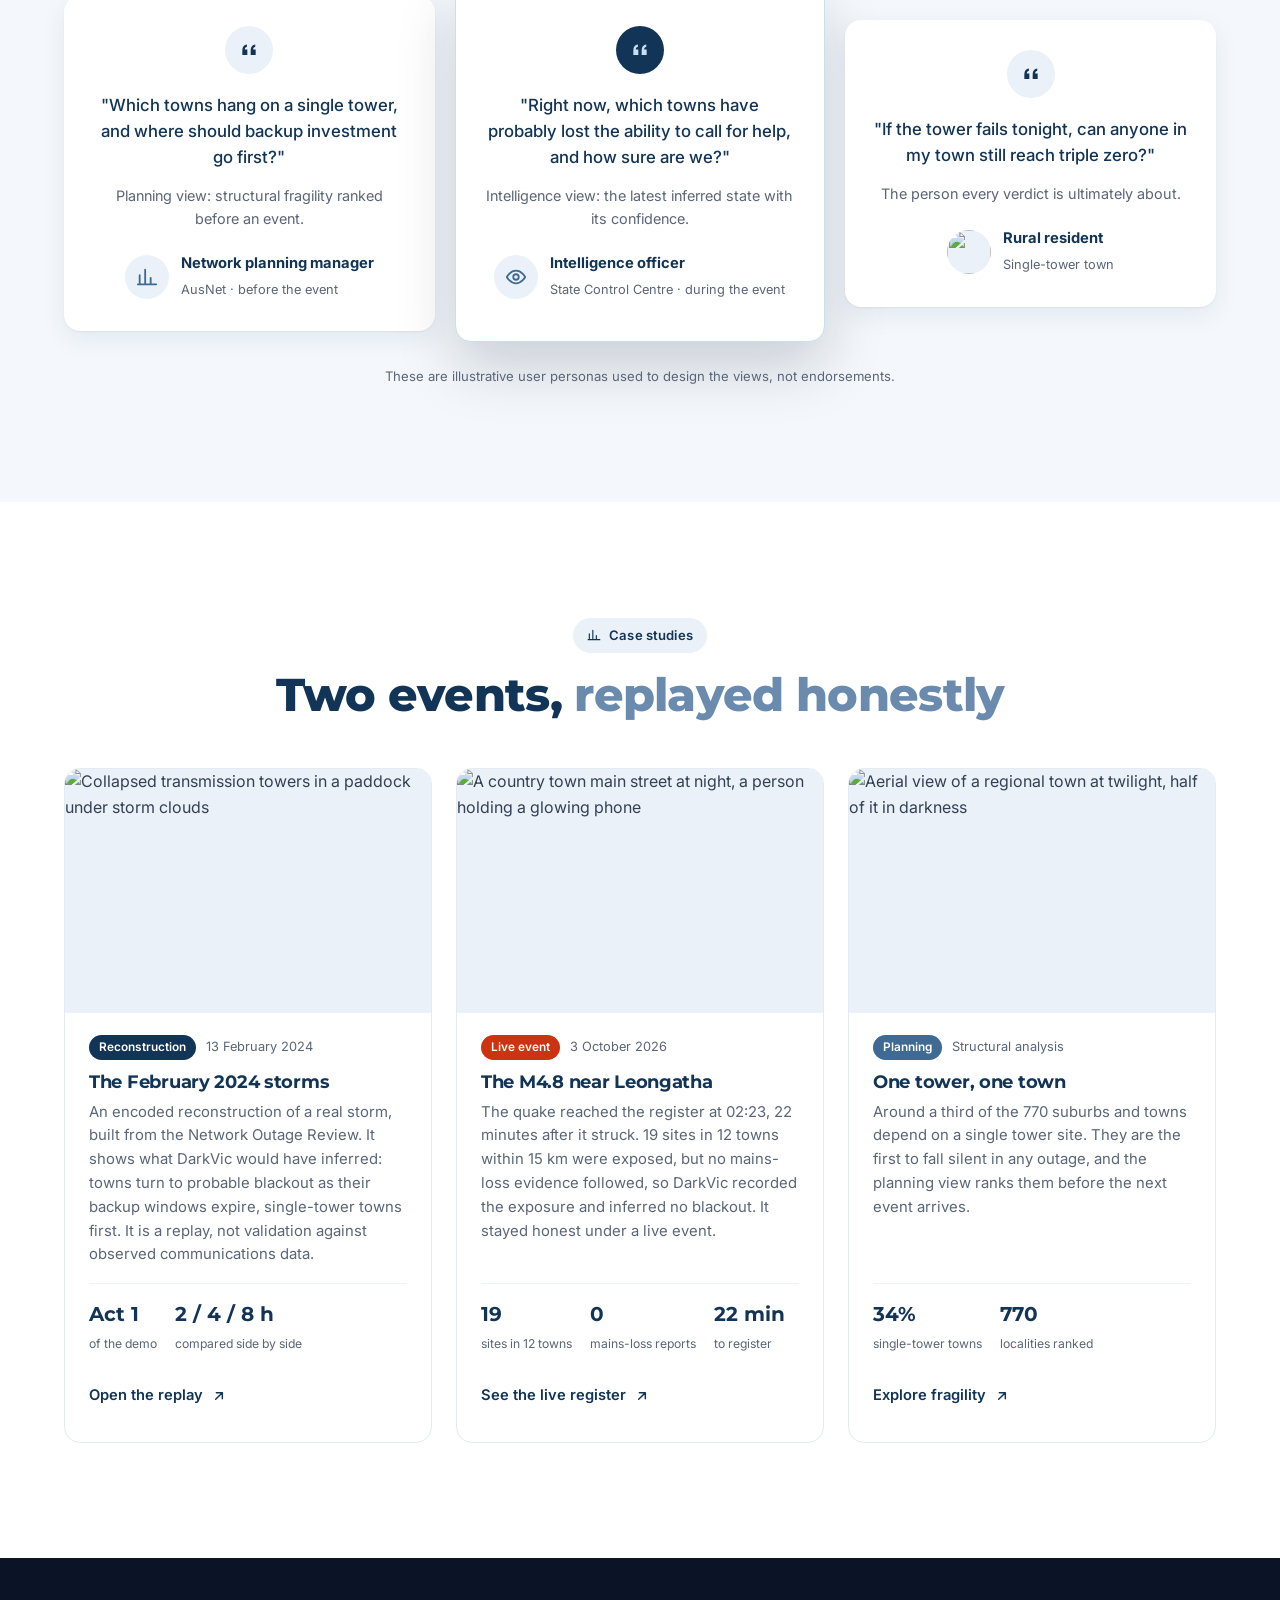
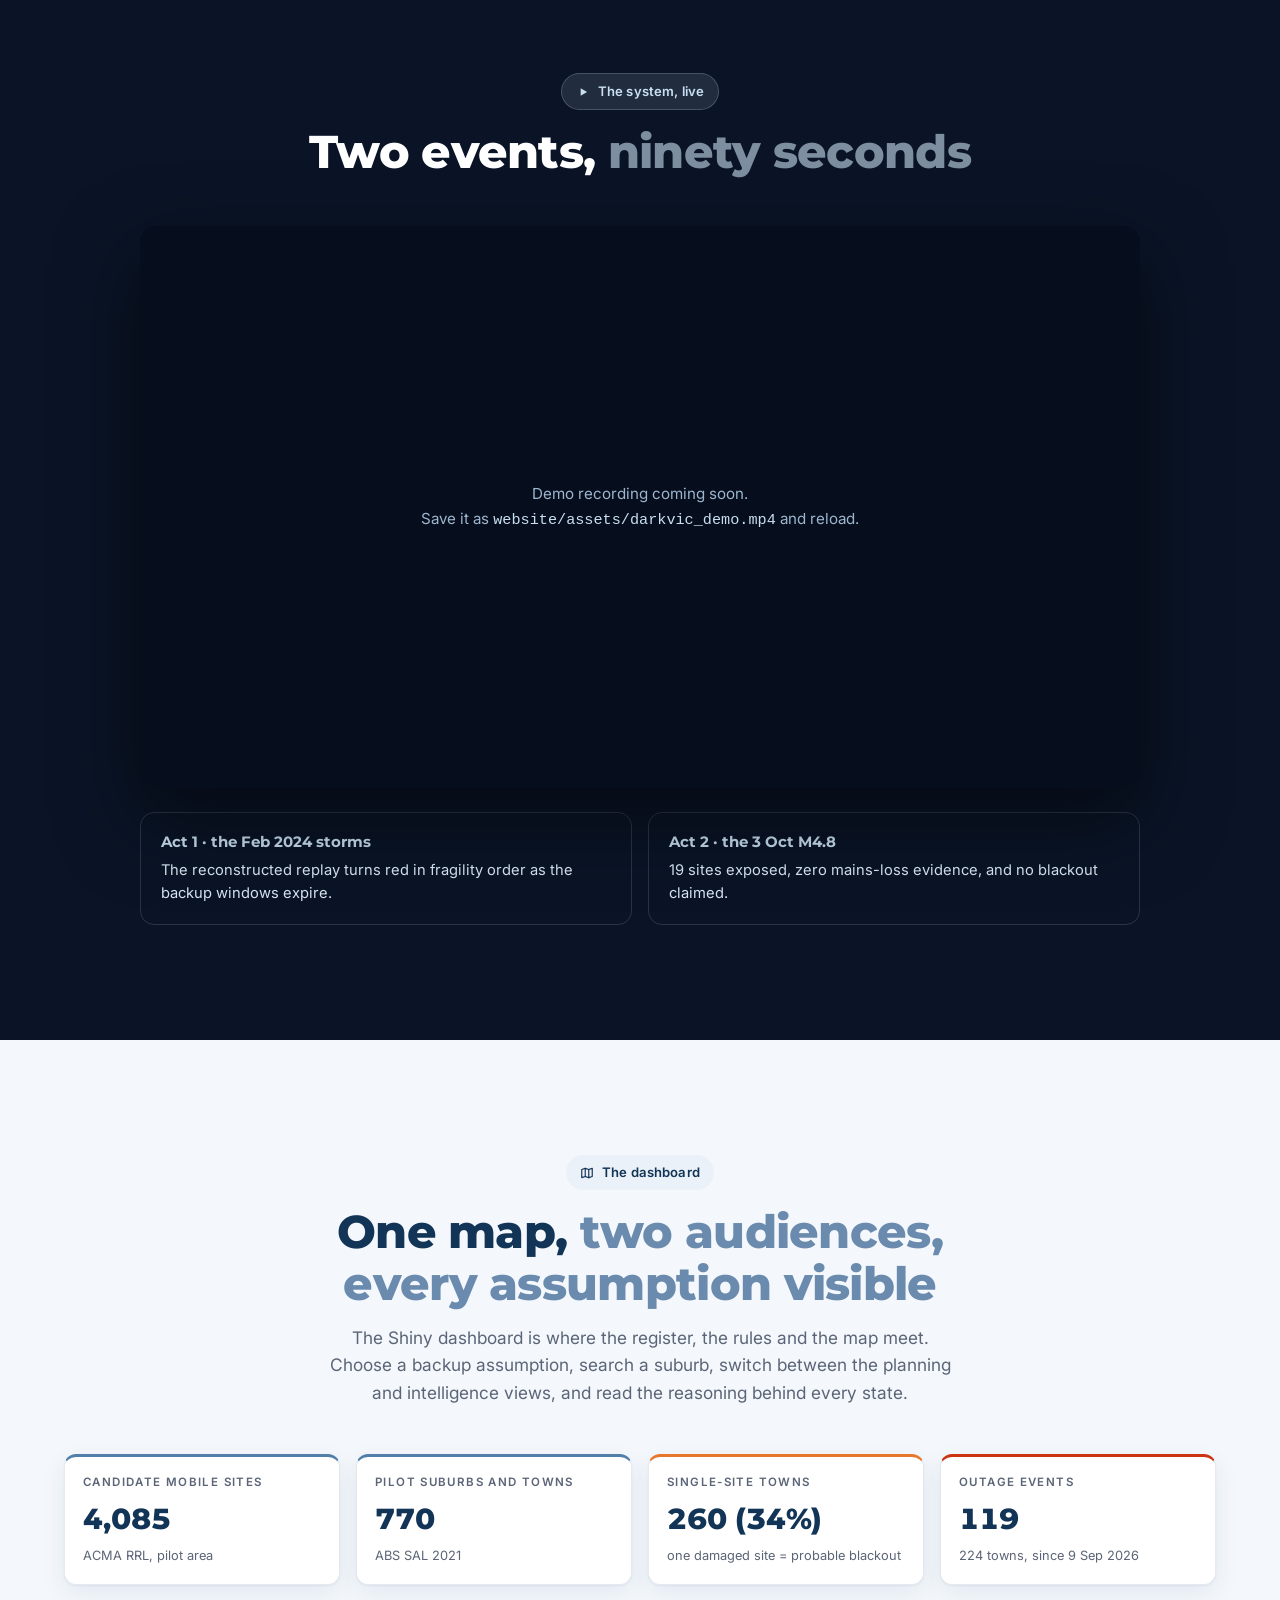
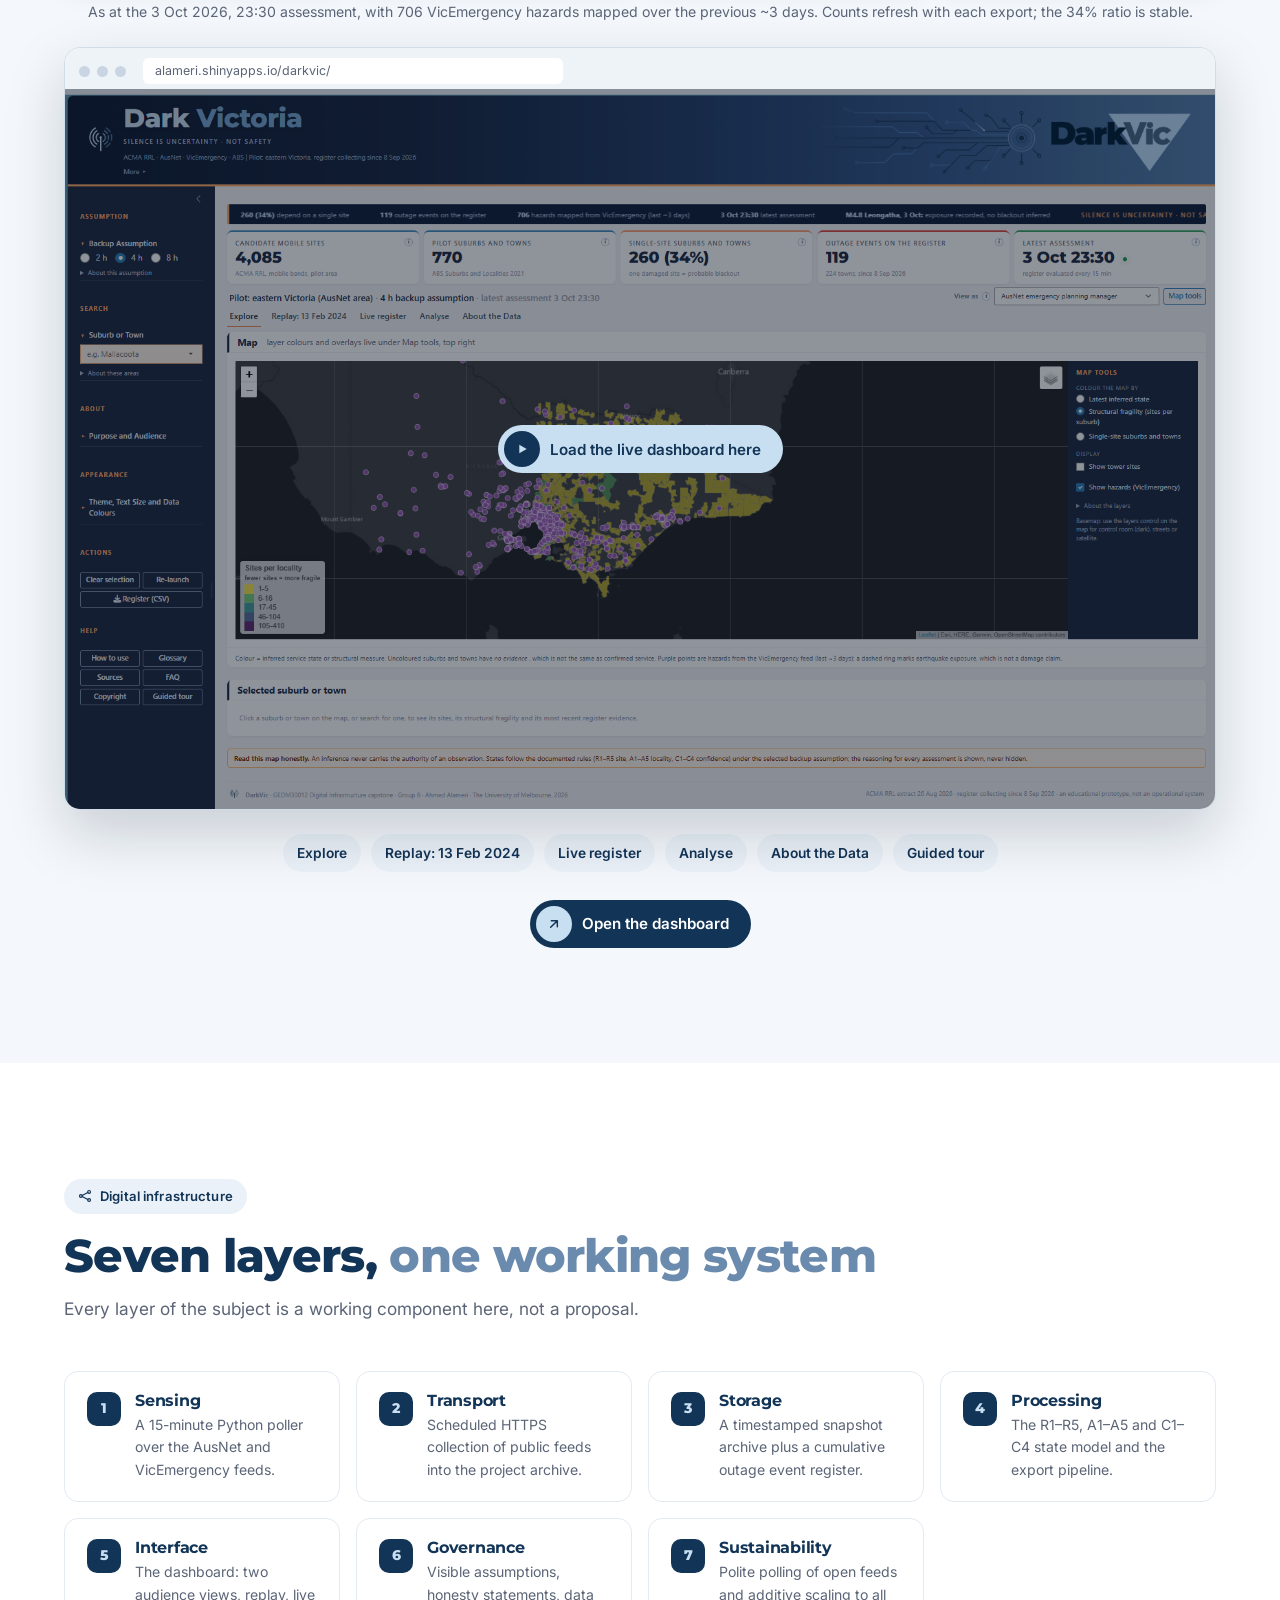
==== commit b8da4b82: "DarkVic page: architecture, 9 Sep, ACMA licence fix" ====
--- a/projects/darkvic/index.html
+++ b/projects/darkvic/index.html
@@ -1,1691 +1,1978 @@
-<!doctype html>
-<html lang="en">
-<head>
-<meta charset="utf-8">
-<meta name="viewport" content="width=device-width, initial-scale=1">
-<title>DarkVic — where the signal goes dark</title>
-<meta name="description" content="DarkVic infers probable mobile communication blackouts across Victoria from the evidence that survives a disaster: power outages, hazards and tower dependency.">
-<!--
-  DarkVic website v1 - GEOM30012, Ahmed Alameri, Group 6 (ACE)
-  Continues the cinematic presentation (presentation/index.html)
-  as a scrolling project site. Brand: navy #123456, steel #527FA9, ice #C8DFF1.
-
-  TO FINISH:
-    1. Set DASHBOARD_URL below once the Shiny app is deployed; the buttons
-       and QR code switch on automatically.
-    2. Drop the demo recording at website/assets/darkvic_demo.mp4
-       (or keep it at presentation/darkvic_show/assets/darkvic_demo.mp4).
-    3. Set CONTACT_EMAIL if you want a contact link in the footer.
-  Imagery generated with Higgsfield AI (disclosed in the footer).
--->
-<link rel="icon" type="image/svg+xml" href="assets/darkvic-favicon-navy.svg">
-<link rel="apple-touch-icon" href="assets/darkvic-favicon-navy-180.png">
-<link rel="preconnect" href="https://fonts.googleapis.com">
-<link rel="preconnect" href="https://fonts.gstatic.com" crossorigin>
-<link rel="stylesheet" href="https://fonts.googleapis.com/css2?family=Montserrat:wght@600;700;800&family=Inter:wght@400;500;600;700&display=swap">
-<style>
-  :root {
-    /* brand */
-    --navy:#123456; --navy-950:#08111F; --navy-900:#0A1426; --navy-800:#0F2340;
-    --steel:#527FA9; --steel-700:#3F6A93; --sky:#76A5CF; --ice:#C8DFF1;
-    --ice-100:#EAF1F8; --ice-50:#F4F8FC;
-    /* text */
-    --txt:#344054; --dim:#5B6577; --muted-head:#6A8BAE;
-    /* states (match the dashboard) */
-    --red:#CC3311; --red-50:#FBEAE5; --amber:#E08214; --purple:#7B6FA8;
-    --orange:#E8772E; /* dashboard header accent */
-    /* system */
-    --radius-lg:28px; --radius:16px; --radius-sm:10px;
-    --shadow:0 1px 2px rgba(16,24,40,.05), 0 8px 24px rgba(18,52,86,.08);
-    --shadow-lg:0 24px 60px rgba(8,17,31,.18);
-    --ease:cubic-bezier(.16,1,.3,1);
-    --wrap:1200px;
-  }
-  *, *::before, *::after { box-sizing:border-box; }
-  * { margin:0; padding:0; }
-  html { scroll-behavior:smooth; scroll-padding-top:84px; }
-  body { font-family:'Inter', system-ui, 'Segoe UI', Arial, sans-serif; font-size:16px;
-         line-height:1.6; color:var(--txt); background:#FFFFFF;
-         -webkit-font-smoothing:antialiased; }
-  img { max-width:100%; display:block; }
-  a { color:inherit; }
-  h1, h2, h3, h4 { font-family:'Montserrat', Arial, sans-serif; color:var(--navy);
-                   line-height:1.12; letter-spacing:-0.015em; text-wrap:balance; }
-  h2 { font-size:clamp(1.9rem, 3.6vw, 2.9rem); font-weight:800; }
-  h2 .mute { color:var(--muted-head); }
-  h3 { font-size:1.15rem; font-weight:700; }
-  p { text-wrap:pretty; }
-  .wrap { width:100%; max-width:var(--wrap); margin:0 auto; padding:0 24px; }
-  section { padding:clamp(72px, 9vw, 120px) 0; position:relative; }
-  .skip { position:absolute; left:-999px; top:8px; z-index:100; background:var(--navy);
-          color:#fff; padding:10px 16px; border-radius:8px; }
-  .skip:focus { left:8px; }
-  :focus-visible { outline:3px solid var(--sky); outline-offset:3px; border-radius:6px; }
-
-  /* pill label, as in the reference ("About Us", "Testimonials") */
-  .pill { display:inline-flex; align-items:center; gap:8px; padding:7px 14px;
-          border-radius:999px; background:var(--ice-100); color:var(--navy);
-          font-size:.82rem; font-weight:600; letter-spacing:.01em; }
-  .pill svg { width:14px; height:14px; }
-  .pill.dark { background:rgba(200,223,241,.12); color:var(--ice);
-               border:1px solid rgba(200,223,241,.22); }
-  .lede { font-size:1.08rem; color:var(--dim); max-width:640px; }
-  .center { text-align:center; }
-  .center .lede { margin-left:auto; margin-right:auto; }
-  .head { margin-bottom:48px; }
-  .head h2 { margin-top:16px; }
-  .head .lede { margin-top:14px; }
-
-  /* buttons: pill with an icon circle, as in the reference */
-  .btn { display:inline-flex; align-items:center; gap:10px; min-height:48px;
-         padding:6px 22px 6px 6px; border-radius:999px; font-weight:600;
-         font-size:.95rem; text-decoration:none; cursor:pointer; border:0;
-         transition:transform .2s var(--ease), background .2s, box-shadow .2s;
-         font-family:inherit; }
-  .btn .ic { width:36px; height:36px; border-radius:50%; display:grid;
-             place-items:center; flex:none; transition:transform .25s var(--ease); }
-  .btn .ic svg { width:16px; height:16px; }
-  .btn:hover .ic { transform:rotate(-45deg); }
-  .btn:active { transform:scale(.97); }
-  .btn-ice { background:var(--ice); color:var(--navy); }
-  .btn-ice .ic { background:var(--navy); color:var(--ice); }
-  .btn-ice:hover { background:#DCEBF7; }
-  .btn-ghost { background:transparent; color:#fff; border:1.5px solid rgba(255,255,255,.55); }
-  .btn-ghost .ic { background:rgba(255,255,255,.14); color:#fff; }
-  .btn-ghost:hover { background:rgba(255,255,255,.1); }
-  .btn-navy { background:var(--navy); color:#fff; }
-  .btn-navy .ic { background:var(--ice); color:var(--navy); }
-  .btn-navy:hover { background:#0D2A47; }
-  .btn-line { background:#fff; color:var(--navy); border:1.5px solid #D0DCE8; }
-  .btn-line .ic { background:var(--ice-100); color:var(--navy); }
-  .btn[aria-disabled="true"] { opacity:.6; cursor:not-allowed; }
-
-  /* ---------- brand banner: mirrors the dashboard header ---------- */
-  .brandbar { background:linear-gradient(90deg, #0F2340 0%, #183A5E 50%, #2C5C8C 100%);
-              border-bottom:4px solid var(--orange); color:var(--ice); overflow:hidden; }
-  .brandbar .wrap { max-width:1440px; display:flex; justify-content:space-between;
-                    align-items:center; gap:24px; min-height:118px; padding-top:10px; padding-bottom:10px; }
-  .bb-left { display:flex; align-items:center; gap:18px; min-width:0; }
-  .bb-left > img { width:52px; height:52px; flex:none; }
-  .bb-eyebrow { font-size:.7rem; font-weight:700; letter-spacing:.2em; text-transform:uppercase;
-                color:#9DB6CF; margin-bottom:4px; }
-  .bb-eyebrow b { color:#fff; letter-spacing:.06em; text-transform:none; font-family:'Montserrat',sans-serif; font-size:.82rem; }
-  .bb-eyebrow b span { color:var(--sky); }
-  .bb-title { font-family:'Montserrat',sans-serif; font-weight:800; color:#fff;
-              font-size:clamp(1.7rem,3.2vw,2.6rem); line-height:1; letter-spacing:-0.01em; }
-  .bb-title span { color:var(--sky); }
-  .bb-tag { margin-top:8px; font-size:.74rem; font-weight:600; letter-spacing:.18em;
-            text-transform:uppercase; color:#E3EEF8; }
-  .bb-src { margin-top:6px; font-size:.78rem; color:#BCD2E7; display:flex; align-items:center; gap:8px; flex-wrap:wrap; }
-  .bb-right { display:flex; align-items:center; flex:none; }
-  .bb-right .circuit { height:92px; width:auto; margin-right:18px; }
-  .bb-right .wordmark { height:96px; width:auto; }
-  .live { width:8px; height:8px; border-radius:50%; background:#7FD1A8;
-          box-shadow:0 0 0 0 rgba(127,209,168,.6); animation:ping 2.4s infinite; }
-  @keyframes ping { 0% { box-shadow:0 0 0 0 rgba(127,209,168,.55); }
-                    70%,100% { box-shadow:0 0 0 9px rgba(127,209,168,0); } }
-
-  /* ---------- hero ---------- */
-  .hero-shell { padding:16px 16px 0; background:#fff; }
-  .hero { position:relative; border-radius:var(--radius-lg); overflow:hidden;
-          min-height:min(860px, calc(100dvh - 56px)); color:#fff;
-          display:flex; flex-direction:column; isolation:isolate;
-          background:var(--navy-900); max-width:1440px; margin:0 auto; }
-  .hero-bg { position:absolute; inset:0; z-index:-2; width:100%; height:100%;
-             object-fit:cover; object-position:70% center;
-             animation:kb 28s ease-in-out alternate infinite; }
-  @keyframes kb { to { transform:scale(1.06); } }
-  .hero::after { content:""; position:absolute; inset:0; z-index:-1;
-                 background:linear-gradient(90deg, rgba(8,17,31,.92) 0%,
-                   rgba(8,17,31,.7) 42%, rgba(8,17,31,.25) 100%),
-                 linear-gradient(0deg, rgba(8,17,31,.65) 0%, rgba(8,17,31,0) 40%); }
-  canvas.fx { position:absolute; inset:0; z-index:-1; pointer-events:none; }
-
-  .nav { margin:18px 18px 0; padding:10px 10px 10px 22px; border-radius:999px;
-         display:flex; align-items:center; justify-content:space-between; gap:16px;
-         background:rgba(200,223,241,.09); border:1px solid rgba(200,223,241,.16);
-         backdrop-filter:blur(10px); -webkit-backdrop-filter:blur(10px);
-         position:relative; z-index:20; }
-  .nav .logo { display:flex; align-items:center; gap:10px; text-decoration:none; }
-  .nav .logo img { height:40px; width:40px; }
-  .nav .logo span { font-family:'Montserrat',sans-serif; font-weight:800; color:#fff; font-size:1.15rem; }
-  .nav .logo span b { color:var(--sky); font-weight:800; }
-  .nav ul { list-style:none; display:flex; gap:4px; }
-  .nav ul a { display:block; padding:10px 14px; border-radius:999px; color:#E3EEF8;
-              text-decoration:none; font-size:.92rem; font-weight:500;
-              transition:background .2s, color .2s; }
-  .nav ul a:hover, .nav ul a.on { background:rgba(200,223,241,.14); color:#fff; }
-  .nav .call { display:flex; align-items:center; gap:10px; }
-  .menu-btn { display:none; width:44px; height:44px; border-radius:50%;
-              border:1px solid rgba(200,223,241,.3); background:transparent;
-              color:#fff; cursor:pointer; place-items:center; }
-  .menu-btn svg { width:20px; height:20px; }
-
-  .hero-body { flex:1; display:flex; flex-direction:column; justify-content:center;
-               padding:clamp(40px,6vw,72px) clamp(24px,5vw,72px) 32px; max-width:860px; }
-  .rating { display:flex; align-items:center; gap:10px; font-size:.9rem;
-            color:#D6E6F4; margin-bottom:22px; flex-wrap:wrap; }
-  .hero h1 { color:#fff; font-size:clamp(2.4rem, 5.6vw, 4.6rem); font-weight:800;
-             letter-spacing:-0.025em; line-height:1.04; }
-  .hero h1 .mute { color:rgba(200,223,241,.62); }
-  .hero .sub { margin-top:22px; font-size:clamp(1rem,1.3vw,1.12rem); color:#D6E6F4;
-               max-width:580px; line-height:1.65; }
-  .hero .ctas { margin-top:32px; display:flex; gap:14px; flex-wrap:wrap; }
-
-  .hero-foot { display:flex; justify-content:space-between; align-items:flex-end;
-               gap:24px; padding:0 clamp(24px,5vw,72px) clamp(28px,4vw,44px);
-               flex-wrap:wrap; }
-  .proof { display:flex; align-items:center; gap:14px; }
-  .proof .badge { width:48px; height:48px; border-radius:50%; background:var(--ice);
-                  display:grid; place-items:center; flex:none; }
-  .proof .badge img { width:30px; }
-  .proof b { display:block; font-family:'Montserrat',sans-serif; font-size:1.05rem; }
-  .proof small { color:#BCD2E7; font-size:.85rem; }
-  .proof .sep { width:1px; height:40px; background:rgba(200,223,241,.25); margin:0 6px; }
-  .thumbs { display:flex; gap:12px; }
-  .thumbs a { width:112px; height:84px; border-radius:14px; overflow:hidden;
-              border:2px solid rgba(255,255,255,.35); position:relative;
-              transition:transform .25s var(--ease), border-color .25s; }
-  .thumbs a:hover, .thumbs a:focus-visible { transform:translateY(-4px); border-color:var(--ice); }
-  .thumbs img { width:100%; height:100%; object-fit:cover; }
-  .thumbs span { position:absolute; left:0; right:0; bottom:0; padding:14px 8px 5px;
-                 font-size:.7rem; font-weight:600; color:#fff;
-                 background:linear-gradient(transparent, rgba(8,17,31,.85)); }
-
-  /* ---------- data partners strip (reference: "Trusted by") ---------- */
-  .sources { padding:56px 0 24px; }
-  .sources h2 { font-size:1.15rem; font-weight:700; text-align:center; color:var(--navy);
-                letter-spacing:0; }
-  .src-row { margin-top:28px; display:flex; justify-content:center; flex-wrap:wrap;
-             gap:14px 44px; }
-  .src { display:flex; align-items:center; gap:10px; color:#4A5A70;
-         font-family:'Montserrat',sans-serif; font-weight:700; font-size:1.02rem; }
-  .src svg { width:26px; height:26px; color:var(--steel); }
-  .src small { display:block; font-family:'Inter',sans-serif; font-weight:500;
-               font-size:.74rem; color:var(--dim); }
-
-  /* ---------- about (reference: two-column, staggered photos) ---------- */
-  .about-grid { display:grid; grid-template-columns:220px 1fr; gap:40px; }
-  .about-photos { display:grid; grid-template-columns:1fr 1fr; gap:24px; margin-top:44px; }
-  .about-photos .ph { border-radius:var(--radius); overflow:hidden; background:var(--ice-100); }
-  .about-photos .ph img { width:100%; height:100%; object-fit:cover; }
-  .about-photos .tall { aspect-ratio:3/4; }
-  .about-right { display:flex; flex-direction:column; gap:24px; }
-  .about-right .ph { aspect-ratio:4/3; }
-  .about-right p { color:var(--dim); }
-  .ticks { list-style:none; display:grid; gap:10px; }
-  .ticks li { display:flex; gap:10px; align-items:flex-start; color:var(--txt); font-weight:500; }
-  .ticks svg { width:20px; height:20px; flex:none; margin-top:2px; color:var(--steel-700); }
-
-  /* ---------- event band (reference: "Our impact in numbers") ---------- */
-  .band { background:var(--navy-900); color:#D7E5F2; overflow:hidden; isolation:isolate; }
-  .band-bg { position:absolute; inset:0; z-index:-2; width:100%; height:100%; object-fit:cover; opacity:.35; }
-  .band::after { content:""; position:absolute; inset:0; z-index:-1;
-                 background:linear-gradient(180deg, rgba(10,20,38,.75), rgba(10,20,38,.95)); }
-  .band h2 { color:#fff; margin-top:16px; }
-  .band h2 .mute { color:rgba(200,223,241,.6); }
-  .band .lede { color:#BCD2E7; }
-  .gstats { margin-top:48px; display:grid; grid-template-columns:repeat(3,1fr); gap:20px; }
-  .gstat { background:rgba(200,223,241,.06); border:1px solid rgba(200,223,241,.16);
-           border-radius:var(--radius); padding:28px; }
-  .gstat b { display:block; font-family:'Montserrat',sans-serif; font-weight:800;
-             font-size:clamp(2.2rem,4vw,3.2rem); color:var(--ice); line-height:1;
-             font-variant-numeric:tabular-nums; }
-  .gstat span { display:block; margin-top:12px; font-weight:600; color:#fff; }
-  .gstat small { display:block; margin-top:4px; color:#9DB6CF; font-size:.86rem; }
-  .question { margin-top:40px; font-family:'Montserrat',sans-serif; font-weight:700;
-              font-size:clamp(1.25rem,2.4vw,1.8rem); color:#fff; max-width:760px; line-height:1.3; }
-  .question em { font-style:normal; color:var(--ice); }
-
-  /* ---------- problem ---------- */
-  .stats { display:grid; grid-template-columns:repeat(3,1fr); gap:20px; }
-  .stat { background:#fff; border:1px solid #E3EAF2; border-radius:var(--radius);
-          padding:26px; display:flex; gap:18px; align-items:flex-start; box-shadow:var(--shadow); }
-  .sico { width:52px; height:52px; border-radius:50%; background:var(--ice-100);
-          display:grid; place-items:center; flex:none; color:var(--steel-700); }
-  .sico svg { width:24px; height:24px; }
-  .stat.alert .sico { background:var(--red-50); color:var(--red); }
-  .stat b { display:block; font-family:'Montserrat',sans-serif; font-weight:800;
-            font-size:2.3rem; line-height:1; color:var(--navy); font-variant-numeric:tabular-nums; }
-  .stat.alert b { color:var(--red); }
-  .stat span { display:block; margin-top:8px; font-weight:600; color:var(--txt); }
-  .stat small { display:block; margin-top:3px; color:var(--dim); font-size:.86rem; }
-  .diagram { margin-top:24px; background:var(--ice-50); border:1px solid #E3EAF2;
-             border-radius:var(--radius); padding:24px; }
-  .diagram svg { width:100%; height:auto; display:block; }
-  .dlabel { font-size:.88rem; color:var(--dim); margin-top:12px; }
-  .scroll-x { overflow-x:auto; -webkit-overflow-scrolling:touch; }
-  .scroll-x svg { min-width:720px; }
-
-  /* ---------- how it works ---------- */
-  .how { background:var(--ice-50); }
-  .steps { display:grid; grid-template-columns:repeat(4,1fr); gap:20px; margin-bottom:24px; }
-  .step { background:#fff; border-radius:var(--radius); padding:26px; box-shadow:var(--shadow);
-          position:relative; transition:transform .25s var(--ease), box-shadow .25s; }
-  .step:hover { transform:translateY(-4px); box-shadow:var(--shadow-lg); }
-  .step .n { position:absolute; top:20px; right:22px; font-family:'Montserrat',sans-serif;
-             font-weight:800; font-size:.85rem; color:#A9BED3; }
-  .step .sico { margin-bottom:18px; }
-  .step p { font-size:.93rem; color:var(--dim); margin-top:8px; }
-  .rules { display:grid; grid-template-columns:repeat(3,1fr); gap:20px; margin-top:24px; }
-  .rule { background:var(--navy); color:#D7E5F2; border-radius:var(--radius); padding:24px 26px; }
-  .rule b { font-family:'Montserrat',sans-serif; font-size:1.4rem; color:var(--ice); }
-  .rule .t { font-weight:600; color:#fff; margin:4px 0 8px; }
-  .rule p { font-size:.92rem; color:#BCD2E7; }
-  .principle { margin-top:32px; display:flex; gap:14px; align-items:center;
-               background:#fff; border-left:4px solid var(--red); border-radius:var(--radius-sm);
-               padding:18px 22px; box-shadow:var(--shadow); font-weight:600; color:var(--navy); }
-  .principle svg { width:24px; height:24px; color:var(--red); flex:none; }
-
-  /* ---------- battery dial (interactive) ---------- */
-  .dial { display:grid; grid-template-columns:1fr 1.25fr; gap:40px; align-items:center; }
-  .panel { background:#fff; border:1px solid #E3EAF2; border-radius:var(--radius-lg);
-           padding:28px; box-shadow:var(--shadow-lg); }
-  .seg { display:inline-flex; background:var(--ice-100); border-radius:999px; padding:4px; gap:4px; }
-  .seg button { min-height:44px; min-width:64px; padding:0 18px; border:0; border-radius:999px;
-                background:transparent; font:600 .95rem 'Inter',sans-serif; color:var(--navy);
-                cursor:pointer; transition:background .2s, color .2s; }
-  .seg button[aria-pressed="true"] { background:var(--navy); color:#fff; }
-  .ctl { margin-top:22px; }
-  .ctl label { display:flex; justify-content:space-between; font-weight:600; color:var(--navy);
-               font-size:.95rem; margin-bottom:10px; }
-  .ctl output { font-variant-numeric:tabular-nums; color:var(--steel-700); }
-  input[type=range] { width:100%; accent-color:var(--navy); height:32px; cursor:pointer; }
-  .timeline { position:relative; margin-top:26px; height:40px; border-radius:10px;
-              background:var(--ice-100); overflow:hidden; display:flex; }
-  .tl-batt { background:repeating-linear-gradient(135deg, #9FC0DE 0 8px, #B6D0E8 8px 16px);
-             transition:width .45s var(--ease); }
-  .tl-dark { flex:1; background:var(--navy); }
-  .tl-mark { position:absolute; top:-6px; bottom:-6px; width:3px; background:var(--red);
-             border-radius:2px; transition:left .3s var(--ease); }
-  .tl-mark::after { content:""; position:absolute; top:-4px; left:-5px; width:13px; height:13px;
-                    border-radius:50%; background:var(--red); border:2px solid #fff; }
-  .tl-scale { display:flex; justify-content:space-between; font-size:.78rem; color:var(--dim);
-              margin-top:6px; font-variant-numeric:tabular-nums; }
-  .legend { display:flex; gap:18px; flex-wrap:wrap; margin-top:12px; font-size:.82rem; color:var(--dim); }
-  .legend i { display:inline-block; width:14px; height:14px; border-radius:4px; vertical-align:-2px; margin-right:6px; }
-  .verdicts { display:grid; grid-template-columns:1fr 1fr; gap:14px; margin-top:24px; }
-  .verdict { border-radius:14px; padding:16px; border:1.5px solid #E3EAF2; transition:background .3s, border-color .3s; }
-  .verdict .town { font-size:.8rem; color:var(--dim); font-weight:600; }
-  .verdict .state { display:flex; align-items:center; gap:8px; margin-top:6px;
-                    font-family:'Montserrat',sans-serif; font-weight:700; color:var(--navy); }
-  .verdict .state svg { width:20px; height:20px; flex:none; }
-  .verdict p { font-size:.84rem; color:var(--dim); margin-top:6px; }
-  .verdict[data-s="dark"] { background:var(--red-50); border-color:#F0B9A9; }
-  .verdict[data-s="dark"] .state { color:var(--red); }
-  .verdict[data-s="batt"] { background:#FDF3E7; border-color:#F2CFA2; }
-  .verdict[data-s="batt"] .state { color:#9A5208; }
-  .verdict[data-s="ok"] .state { color:var(--steel-700); }
-
-  /* ---------- audiences (reference: testimonials) ---------- */
-  .aud { background:var(--ice-50); }
-  .aud-head { display:flex; justify-content:space-between; align-items:flex-end; gap:24px; flex-wrap:wrap; }
-  .aud-grid { display:grid; grid-template-columns:repeat(3,1fr); gap:20px; margin-top:48px; align-items:center; }
-  .qcard { background:#fff; border-radius:var(--radius); padding:30px 28px; text-align:center;
-           box-shadow:var(--shadow); }
-  .qcard.feat { padding:40px 30px; box-shadow:var(--shadow-lg); border:1.5px solid var(--ice); }
-  .qmark { width:48px; height:48px; border-radius:50%; background:var(--ice-100);
-           display:grid; place-items:center; margin:0 auto 18px; color:var(--navy); }
-  .qcard.feat .qmark { background:var(--navy); color:var(--ice); }
-  .qmark svg { width:20px; height:20px; }
-  .qcard blockquote { font-size:1.05rem; color:var(--navy); font-weight:500; line-height:1.55; }
-  .qcard .ans { margin-top:14px; font-size:.9rem; color:var(--dim); }
-  .who { margin-top:22px; display:flex; align-items:center; justify-content:center; gap:12px; text-align:left; }
-  .who .av { width:44px; height:44px; border-radius:50%; overflow:hidden; background:var(--ice-100);
-             display:grid; place-items:center; color:var(--steel-700); flex:none; }
-  .who .av img { width:100%; height:100%; object-fit:cover; }
-  .who .av svg { width:22px; height:22px; }
-  .who b { display:block; color:var(--navy); font-size:.92rem; }
-  .who small { color:var(--dim); font-size:.8rem; }
-  .persona-note { margin-top:24px; font-size:.82rem; color:var(--dim); text-align:center; }
-
-  /* ---------- case studies (reference: blog) ---------- */
-  .cases { display:grid; grid-template-columns:repeat(3,1fr); gap:24px; }
-  .case { background:#fff; border:1px solid #E3EAF2; border-radius:var(--radius); overflow:hidden;
-          display:flex; flex-direction:column; transition:transform .25s var(--ease), box-shadow .25s; }
-  .case:hover { transform:translateY(-4px); box-shadow:var(--shadow-lg); }
-  .case .img { aspect-ratio:3/2; overflow:hidden; background:var(--ice-100); }
-  .case .img img { width:100%; height:100%; object-fit:cover; transition:transform .6s var(--ease); }
-  .case:hover .img img { transform:scale(1.04); }
-  .case .body { padding:22px 24px 24px; display:flex; flex-direction:column; flex:1; }
-  .meta { display:flex; gap:10px; align-items:center; flex-wrap:wrap; font-size:.8rem; color:var(--dim); }
-  .tag { background:var(--navy); color:#fff; border-radius:999px; padding:3px 10px; font-weight:600; font-size:.74rem; }
-  .tag.red { background:var(--red); }
-  .tag.steel { background:var(--steel-700); }
-  .case h3 { margin:12px 0 8px; }
-  .case p { font-size:.93rem; color:var(--dim); flex:1; }
-  .case .kpis { display:flex; gap:18px; margin:16px 0 18px; padding-top:14px; border-top:1px solid #EDF2F7; }
-  .case .kpis b { display:block; font-family:'Montserrat',sans-serif; font-size:1.25rem; color:var(--navy); }
-  .case .kpis small { font-size:.76rem; color:var(--dim); }
-  .more { display:inline-flex; align-items:center; gap:8px; font-weight:600; color:var(--navy);
-          text-decoration:none; font-size:.92rem; min-height:44px; }
-  .more svg { width:16px; height:16px; transition:transform .2s; }
-  .more:hover svg { transform:translate(3px,-3px); }
-
-  /* ---------- demo ---------- */
-  .demo { background:var(--navy-900); color:#D7E5F2; }
-  .demo h2 { color:#fff; }
-  .demo h2 .mute { color:rgba(200,223,241,.6); }
-  .demo .lede { color:#BCD2E7; }
-  .video { max-width:1000px; margin:0 auto; border-radius:var(--radius); overflow:hidden;
-           box-shadow:0 30px 80px rgba(0,0,0,.5); background:#060D1C; aspect-ratio:16/9; position:relative; }
-  .video video { width:100%; height:100%; display:block; object-fit:cover; }
-  .acts { max-width:1000px; margin:24px auto 0; display:grid; grid-template-columns:1fr 1fr; gap:16px; }
-  .act { border:1px solid rgba(200,223,241,.16); border-radius:14px; padding:18px 20px; font-size:.92rem; }
-  .act b { color:var(--ice); display:block; margin-bottom:4px; font-family:'Montserrat',sans-serif; }
-  .vid-missing { position:absolute; inset:0; display:none; place-items:center; text-align:center;
-                 padding:24px; color:#9DB6CF; font-size:.95rem; }
-  .vid-missing code { color:var(--ice); }
-
-  /* ---------- dashboard preview ---------- */
-  .kpi-row { display:grid; grid-template-columns:repeat(4,1fr); gap:16px; margin-bottom:28px; }
-  .kpi { background:#fff; border:1px solid #E3EAF2; border-top:3px solid var(--steel);
-         border-radius:12px; padding:16px 18px; box-shadow:var(--shadow); }
-  .kpi.warn { border-top-color:var(--orange); }
-  .kpi.alert { border-top-color:var(--red); }
-  .kpi small { display:block; font-size:.72rem; letter-spacing:.12em; text-transform:uppercase;
-               color:var(--dim); font-weight:600; }
-  .kpi b { display:block; font-family:'Montserrat',sans-serif; font-weight:800; font-size:1.8rem;
-           color:var(--navy); margin-top:4px; font-variant-numeric:tabular-nums; }
-  .kpi span { font-size:.8rem; color:var(--dim); }
-  .browser { border-radius:var(--radius); overflow:hidden; box-shadow:var(--shadow-lg);
-             border:1px solid #D0DCE8; background:#fff; }
-  .browser .bar { display:flex; align-items:center; gap:7px; padding:10px 14px; background:#EEF3F8;
-                  border-bottom:1px solid #D0DCE8; }
-  .browser .bar i { width:11px; height:11px; border-radius:50%; background:#C9D5E2; }
-  .browser .bar span { margin-left:10px; font-size:.78rem; color:var(--dim); background:#fff;
-                       border-radius:6px; padding:3px 12px; flex:1; max-width:420px; }
-  .browser img { width:100%; height:auto; }
-  .browser { position:relative; }
-  .embed-cover { position:absolute; inset:41px 0 0; display:grid; place-items:center;
-                 background:rgba(8,17,31,.45); }
-  .embed-cover[hidden] { display:none; }
-  .browser iframe { display:block; width:100%; height:min(860px, 85dvh); border:0; background:#fff; }
-  .views { display:flex; flex-wrap:wrap; gap:10px; margin-top:24px; justify-content:center; }
-  .views span { background:var(--ice-100); color:var(--navy); border-radius:999px; padding:8px 14px;
-                font-size:.86rem; font-weight:600; }
-
-  /* ---------- seven layers ---------- */
-  .layers { display:grid; grid-template-columns:repeat(auto-fill,minmax(260px,1fr)); gap:16px; }
-  .layer { border:1px solid #E3EAF2; border-radius:14px; padding:20px 22px; background:#fff;
-           display:flex; gap:14px; align-items:flex-start; }
-  .layer .num { width:34px; height:34px; border-radius:10px; background:var(--navy); color:var(--ice);
-                display:grid; place-items:center; font-family:'Montserrat',sans-serif; font-weight:800;
-                font-size:.85rem; flex:none; }
-  .layer h3 { font-size:1rem; }
-  .layer p { font-size:.88rem; color:var(--dim); margin-top:4px; }
-
-  /* ---------- scale + limits ---------- */
-  .limits { background:var(--ice-50); }
-  .cols { display:grid; grid-template-columns:1fr 1fr; gap:20px; margin-top:24px; }
-  .col { background:#fff; border-radius:var(--radius); padding:28px 30px; box-shadow:var(--shadow); }
-  .col h3 { display:flex; align-items:center; gap:10px; font-size:.82rem; letter-spacing:.16em;
-            text-transform:uppercase; margin-bottom:16px; }
-  .col h3 svg { width:20px; height:20px; }
-  .col.scale h3 { color:var(--steel-700); }
-  .col.honest h3 { color:var(--red); }
-  .col p { font-size:.95rem; margin-bottom:12px; color:var(--txt); }
-  .col p b { color:var(--navy); }
-
-  /* ---------- join the network ---------- */
-  .join-top { display:grid; grid-template-columns:1fr 1.15fr; gap:32px; align-items:start; }
-  .dist-pick { display:flex; flex-wrap:wrap; gap:10px; margin:22px 0 18px; }
-  .dist-pick button { min-height:44px; padding:0 16px; border-radius:999px; cursor:pointer;
-                      font:600 .9rem 'Inter',sans-serif; color:var(--navy); background:#fff;
-                      border:1.5px dashed var(--steel); transition:background .2s, color .2s; }
-  .dist-pick button.is-live { border-style:solid; }
-  .dist-pick button[aria-pressed="true"] { background:var(--navy); color:#fff; border-color:var(--navy); }
-  .dist-card { background:#fff; border:1px solid #E3EAF2; border-radius:var(--radius); padding:24px;
-               box-shadow:var(--shadow); }
-  .dist-card .status { display:inline-flex; align-items:center; gap:8px; font-size:.82rem; font-weight:600;
-                       padding:5px 12px; border-radius:999px; background:var(--ice-100); color:var(--steel-700); }
-  .dist-card .status.is-live { background:#E6F5EE; color:#1E6B47; }
-  .dist-card .status svg { width:16px; height:16px; }
-  .dist-card h3 { margin:12px 0 6px; font-size:1.3rem; }
-  .dist-card p { color:var(--dim); font-size:.94rem; }
-  .dist-card dl { display:grid; grid-template-columns:auto 1fr; gap:6px 14px; margin-top:14px; font-size:.9rem; }
-  .dist-card dt { color:var(--dim); }
-  .dist-card dd { color:var(--navy); font-weight:600; }
-  .onboard { display:grid; grid-template-columns:repeat(4,1fr); gap:16px; margin:40px 0; }
-  .ob { background:#fff; border:1px solid #E3EAF2; border-radius:14px; padding:20px; position:relative; }
-  .ob .num { width:34px; height:34px; border-radius:10px; background:var(--ice-100); color:var(--navy);
-             display:grid; place-items:center; font-family:'Montserrat',sans-serif; font-weight:800; font-size:.85rem; }
-  .ob h3 { font-size:1rem; margin:12px 0 6px; }
-  .ob p { font-size:.88rem; color:var(--dim); }
-  .join-form-wrap { display:grid; grid-template-columns:1fr 1.4fr; gap:32px; align-items:start; }
-  .needs { background:var(--navy); color:#D7E5F2; border-radius:var(--radius-lg); padding:28px; }
-  .needs h3 { color:#fff; }
-  .needs ul { list-style:none; display:grid; gap:12px; margin-top:16px; }
-  .needs li { display:flex; gap:10px; font-size:.93rem; }
-  .needs li svg { width:20px; height:20px; flex:none; color:var(--ice); margin-top:2px; }
-  .needs .fine { margin-top:18px; font-size:.82rem; color:#9DB6CF; }
-  form.eoi { background:#fff; border:1px solid #E3EAF2; border-radius:var(--radius-lg); padding:28px; box-shadow:var(--shadow-lg); }
-  .fgrid2 { display:grid; grid-template-columns:1fr 1fr; gap:16px; }
-  .field { display:flex; flex-direction:column; gap:6px; }
-  .field.full { grid-column:1 / -1; }
-  .field label, .field legend { font-weight:600; color:var(--navy); font-size:.9rem; }
-  .field .req { color:var(--red); }
-  .field input, .field select, .field textarea { font:inherit; font-size:1rem; color:var(--txt); min-height:48px;
-         padding:10px 14px; border:1.5px solid #C9D6E3; border-radius:10px; background:#fff; width:100%; }
-  .field textarea { min-height:110px; resize:vertical; }
-  .field input:focus, .field select:focus, .field textarea:focus { outline:3px solid var(--sky); outline-offset:1px; border-color:var(--steel); }
-  .field .help { font-size:.8rem; color:var(--dim); }
-  .field .err { font-size:.82rem; color:var(--red); font-weight:600; display:none; }
-  .field.bad input, .field.bad select { border-color:var(--red); }
-  .field.bad .err { display:block; }
-  fieldset.field { border:0; }
-  .checks { display:grid; grid-template-columns:1fr 1fr; gap:8px; margin-top:4px; }
-  .checks label { display:flex; gap:10px; align-items:center; font-weight:500; color:var(--txt); min-height:40px; cursor:pointer; }
-  .checks input { width:20px; height:20px; min-height:0; accent-color:var(--navy); }
-  .form-foot { display:flex; justify-content:space-between; align-items:center; gap:16px; flex-wrap:wrap; margin-top:22px; }
-  .form-foot small { color:var(--dim); font-size:.8rem; max-width:340px; }
-  .form-msg { margin-top:16px; border-radius:12px; padding:14px 16px; font-size:.9rem; display:none; }
-  .form-msg.ok { display:block; background:#E6F5EE; color:#1E6B47; }
-  .form-msg.bad { display:block; background:var(--red-50); color:#8A2410; }
-  .form-msg a { color:inherit; font-weight:700; }
-
-  /* ---------- method + data ---------- */
-  .method-grid { display:grid; grid-template-columns:1.4fr 1fr; gap:28px; align-items:start; }
-  table { width:100%; border-collapse:collapse; font-size:.9rem; }
-  caption { text-align:left; font-weight:700; color:var(--navy); padding-bottom:12px;
-            font-family:'Montserrat',sans-serif; }
-  th, td { text-align:left; padding:12px 14px; border-bottom:1px solid #E3EAF2; vertical-align:top; }
-  th { background:var(--ice-50); color:var(--navy); font-weight:600; font-size:.82rem; }
-  td:first-child { font-weight:600; color:var(--navy); }
-  .tbl { border:1px solid #E3EAF2; border-radius:var(--radius); overflow:auto; background:#fff; }
-  .side-cards { display:grid; gap:16px; }
-  .side { border-radius:var(--radius); padding:22px 24px; background:var(--ice-50); border:1px solid #E3EAF2; }
-  .side h3 { display:flex; gap:10px; align-items:center; font-size:1rem; margin-bottom:8px; }
-  .side h3 svg { width:20px; height:20px; color:var(--steel-700); }
-  .side p, .side li { font-size:.9rem; color:var(--dim); }
-  .side ul { padding-left:18px; display:grid; gap:4px; }
-
-  /* ---------- team + faq ---------- */
-  .team-grid { display:grid; grid-template-columns:1fr 1.3fr; gap:40px; align-items:start; }
-  .profile { background:var(--navy); color:#D7E5F2; border-radius:var(--radius-lg); padding:32px;
-             position:relative; overflow:hidden; }
-  .profile .neur { position:absolute; right:-80px; bottom:-10px; width:420px; opacity:.35; pointer-events:none; }
-  .profile .mark { width:72px; height:72px; border-radius:20px; background:var(--ice);
-                   display:grid; place-items:center; }
-  .profile .mark img { width:48px; }
-  .profile h3 { color:#fff; font-size:1.5rem; margin-top:20px; }
-  .profile .role { color:var(--ice); font-weight:600; margin-top:4px; }
-  .profile p { margin-top:14px; font-size:.95rem; color:#BCD2E7; position:relative; }
-  .profile dl { margin-top:22px; display:grid; grid-template-columns:auto 1fr; gap:8px 16px;
-                font-size:.88rem; position:relative; }
-  .profile dt { color:#9DB6CF; }
-  .profile dd { color:#fff; font-weight:500; }
-  .faq details { border-bottom:1px solid #E3EAF2; }
-  .faq summary { list-style:none; cursor:pointer; padding:20px 44px 20px 0; position:relative;
-                 font-family:'Montserrat',sans-serif; font-weight:700; color:var(--navy); font-size:1.02rem; }
-  .faq summary::-webkit-details-marker { display:none; }
-  .faq summary::after { content:""; position:absolute; right:6px; top:50%; width:28px; height:28px;
-                        margin-top:-14px; border-radius:50%; background:var(--ice-100)
-                        url("data:image/svg+xml,%3Csvg xmlns='http://www.w3.org/2000/svg' viewBox='0 0 24 24' fill='none' stroke='%23123456' stroke-width='2.4' stroke-linecap='round'%3E%3Cpath d='M12 6v12M6 12h12'/%3E%3C/svg%3E") center/14px no-repeat;
-                        transition:transform .25s var(--ease); }
-  .faq details[open] summary::after { transform:rotate(45deg); }
-  .faq .a { padding:0 44px 22px 0; color:var(--dim); font-size:.95rem; }
-
-  /* ---------- SaferVic family ---------- */
-  .family { background:var(--ice-50); }
-  .sv-logo { display:block; width:min(260px, 60vw); height:auto; margin:22px auto 4px; }
-  .sv-motto { margin-top:10px; font-size:.78rem; font-weight:600; letter-spacing:.16em; text-transform:uppercase; color:var(--dim); }
-  .sv-word { font-family:'Montserrat',sans-serif; font-weight:800; color:var(--navy); letter-spacing:-0.02em; }
-  .sv-word span { color:var(--steel-700); }
-  .fam-grid { display:grid; grid-template-columns:1fr 1fr; gap:24px; }
-  .prod { background:#fff; border:1px solid #E3EAF2; border-radius:var(--radius-lg); padding:30px;
-          box-shadow:var(--shadow); display:flex; flex-direction:column; gap:12px; position:relative; }
-  .prod.here { border:2px solid var(--navy); }
-  .prod .here-tag { position:absolute; top:20px; right:20px; font-size:.75rem; font-weight:700;
-                    background:var(--navy); color:#fff; border-radius:999px; padding:4px 12px; }
-  .prod .pname { font-family:'Montserrat',sans-serif; font-weight:800; font-size:1.7rem; color:var(--navy); line-height:1; }
-  .prod .pname span { color:var(--steel-700); }
-  .prod .ptag { font-size:.78rem; font-weight:700; letter-spacing:.14em; text-transform:uppercase; color:var(--dim); }
-  .prod p { color:var(--dim); font-size:.95rem; flex:1; }
-  .prod .pmeta { font-size:.82rem; color:var(--dim); border-top:1px solid #EDF2F7; padding-top:12px; }
-
-  /* ---------- CTA band (reference: "Stay safe this winter") ---------- */
-  .cta-wrap { padding:0 0 80px; }
-  .cta { position:relative; border-radius:var(--radius-lg); overflow:hidden; color:#fff;
-         padding:clamp(36px,5vw,64px); display:grid; grid-template-columns:1fr auto; gap:40px;
-         align-items:center; isolation:isolate; background:var(--navy-900); }
-  .cta > img.bg { position:absolute; inset:0; width:100%; height:100%; object-fit:cover; z-index:-2; }
-  .cta::after { content:""; position:absolute; inset:0; z-index:-1;
-                background:linear-gradient(90deg, rgba(8,17,31,.9) 0%, rgba(8,17,31,.55) 60%, rgba(8,17,31,.35)); }
-  .cta h2 { color:#fff; }
-  .cta h2 .mute { color:rgba(200,223,241,.65); }
-  .cta p { margin-top:14px; color:#D6E6F4; max-width:520px; }
-  .cta .ctas { margin-top:28px; display:flex; gap:14px; flex-wrap:wrap; }
-  .qr { width:200px; height:200px; background:#fff; border-radius:var(--radius); padding:14px;
-        display:grid; place-items:center; text-align:center; color:var(--dim); font-size:.86rem;
-        box-shadow:0 20px 50px rgba(0,0,0,.4); }
-  .qr img, .qr canvas { width:100% !important; height:auto !important; }
-
-  /* ---------- footer ---------- */
-  footer { background:var(--ice-50); border-top:1px solid #E3EAF2; padding:64px 0 0; font-size:.92rem; }
-  .fgrid { display:grid; grid-template-columns:1.5fr 1fr 1fr 1.3fr; gap:40px; }
-  .fgrid .logo img { height:72px; width:auto; margin-left:-8px; }
-  .fcircuit { display:block; width:100%; max-width:980px; height:auto; margin:0 auto 36px; }
-  .fgrid > div > p { margin-top:14px; color:var(--dim); max-width:320px; }
-  footer h4 { font-size:1rem; margin-bottom:14px; }
-  footer ul { list-style:none; display:grid; gap:6px; }
-  footer ul a { color:var(--dim); text-decoration:none; display:inline-block; padding:3px 0; }
-  footer ul a:hover { color:var(--navy); text-decoration:underline; }
-  .sched { background:#fff; border-radius:14px; padding:16px 18px; box-shadow:var(--shadow); }
-  .sched div { display:flex; justify-content:space-between; gap:12px; padding:7px 0;
-               border-bottom:1px dashed #E3EAF2; font-size:.86rem; }
-  .sched div:last-child { border:0; }
-  .sched span { color:var(--dim); }
-  .sched b { color:var(--navy); font-weight:600; text-align:right; }
-  .fbot { margin-top:48px; border-top:1px solid #E3EAF2; padding:20px 0 28px; display:flex;
-          justify-content:space-between; gap:16px; flex-wrap:wrap; color:var(--dim); font-size:.82rem; }
-
-  /* ---------- reveal ---------- */
-  .rv { opacity:0; transform:translateY(20px); transition:opacity .7s var(--ease), transform .7s var(--ease); }
-  .rv.in { opacity:1; transform:none; }
-  .rv.d1 { transition-delay:.08s; } .rv.d2 { transition-delay:.16s; } .rv.d3 { transition-delay:.24s; }
-
-  /* ---------- responsive ---------- */
-  @media (max-width:1080px) {
-    .nav ul { display:none; }
-    .nav.open ul { display:flex; flex-direction:column; position:absolute; top:calc(100% + 8px);
-                   left:0; right:0; background:rgba(10,20,38,.97); border:1px solid rgba(200,223,241,.18);
-                   border-radius:20px; padding:10px; }
-    .nav.open ul a { padding:14px 16px; }
-    .menu-btn { display:grid; }
-    .steps, .kpi-row, .onboard { grid-template-columns:repeat(2,1fr); }
-    .fgrid { grid-template-columns:1fr 1fr; }
-    .bb-right .circuit { display:none; }
-  }
-  @media (max-width:860px) {
-    .about-grid, .dial, .method-grid, .team-grid, .join-top, .join-form-wrap, .fam-grid { grid-template-columns:1fr; }
-    .gstats, .stats, .rules, .aud-grid, .cases, .cols, .acts { grid-template-columns:1fr; }
-    .cta { grid-template-columns:1fr; }
-    .thumbs { display:none; }
-    .nav .call .btn span.lbl { display:none; }
-    .nav .call .btn { padding:6px; }
-  }
-  @media (max-width:560px) {
-    .hero-shell { padding:8px 8px 0; }
-    .hero { border-radius:20px; }
-    .nav { margin:10px 10px 0; padding-left:16px; }
-    .nav .logo img { height:38px; }
-    .tbl table, .tbl tbody, .tbl tr, .tbl td { display:block; }
-    .tbl thead { position:absolute; left:-9999px; }
-    .tbl tr { padding:12px 0; border-bottom:1px solid #E3EAF2; }
-    .tbl td { border:0; padding:4px 16px; }
-    .tbl td[data-l]::before { content:attr(data-l) ": "; font-weight:600; color:var(--navy); }
-    .about-photos, .steps, .verdicts, .fgrid, .onboard, .fgrid2, .checks { grid-template-columns:1fr; }
-    .bb-src, .bb-right { display:none; }
-    .brandbar .wrap { min-height:84px; }
-    .bb-left > img { width:42px; height:42px; }
-    .bb-tag { letter-spacing:.12em; font-size:.68rem; }
-    .proof .sep, .proof .second { display:none; }
-  }
-  @media (prefers-reduced-motion: reduce) {
-    html { scroll-behavior:auto; }
-    *, *::before, *::after { animation:none !important; transition:none !important; }
-    .rv { opacity:1; transform:none; }
-  }
-</style>
-</head>
-<body>
-<a class="skip" href="#main">Skip to content</a>
-
-<!-- inline icon sprite (Lucide-style, 2px stroke) -->
-<svg width="0" height="0" style="position:absolute" aria-hidden="true">
-  <defs>
-    <symbol id="i-arrow" viewBox="0 0 24 24" fill="none" stroke="currentColor" stroke-width="2.2" stroke-linecap="round" stroke-linejoin="round"><path d="M7 17 17 7M8 7h9v9"/></symbol>
-    <symbol id="i-play" viewBox="0 0 24 24" fill="currentColor"><path d="M8 5.5v13l11-6.5z"/></symbol>
-    <symbol id="i-tower" viewBox="0 0 24 24" fill="none" stroke="currentColor" stroke-width="2" stroke-linecap="round"><line x1="12" y1="8" x2="12" y2="21"/><line x1="8" y1="21" x2="16" y2="21"/><circle cx="12" cy="5" r="1.6" fill="currentColor" stroke="none"/><path d="M8.5 5a5 5 0 0 1 7 0"/><path d="M6.5 3a8 8 0 0 1 11 0" opacity=".5"/></symbol>
-    <symbol id="i-pin" viewBox="0 0 24 24" fill="none" stroke="currentColor" stroke-width="2" stroke-linecap="round" stroke-linejoin="round"><path d="M12 21s-6.5-6.2-6.5-10.5a6.5 6.5 0 0 1 13 0C18.5 14.8 12 21 12 21z"/><circle cx="12" cy="10.3" r="2.2"/></symbol>
-    <symbol id="i-alert" viewBox="0 0 24 24" fill="none" stroke="currentColor" stroke-width="2" stroke-linecap="round" stroke-linejoin="round"><path d="M12 3 2.5 20h19L12 3z"/><line x1="12" y1="10" x2="12" y2="14.5"/><circle cx="12" cy="17.2" r=".6" fill="currentColor"/></symbol>
-    <symbol id="i-check" viewBox="0 0 24 24" fill="none" stroke="currentColor" stroke-width="2" stroke-linecap="round" stroke-linejoin="round"><circle cx="12" cy="12" r="9"/><path d="m8 12.5 2.7 2.7L16 9.8"/></symbol>
-    <symbol id="i-radar" viewBox="0 0 24 24" fill="none" stroke="currentColor" stroke-width="2" stroke-linecap="round"><circle cx="12" cy="12" r="9"/><circle cx="12" cy="12" r="5"/><circle cx="12" cy="12" r="1.3" fill="currentColor"/><path d="M12 12 18 6"/></symbol>
-    <symbol id="i-db" viewBox="0 0 24 24" fill="none" stroke="currentColor" stroke-width="2" stroke-linecap="round"><ellipse cx="12" cy="5.5" rx="7.5" ry="2.8"/><path d="M4.5 5.5v13c0 1.5 3.4 2.8 7.5 2.8s7.5-1.3 7.5-2.8v-13"/><path d="M4.5 12c0 1.5 3.4 2.8 7.5 2.8s7.5-1.3 7.5-2.8"/></symbol>
-    <symbol id="i-brain" viewBox="0 0 24 24" fill="none" stroke="currentColor" stroke-width="2" stroke-linecap="round" stroke-linejoin="round"><path d="M4 7h7M4 12h10M4 17h6"/><circle cx="17" cy="7" r="2"/><circle cx="19" cy="12" r="2"/><circle cx="15" cy="17" r="2"/></symbol>
-    <symbol id="i-map" viewBox="0 0 24 24" fill="none" stroke="currentColor" stroke-width="2" stroke-linecap="round" stroke-linejoin="round"><path d="m3 6 6-2 6 2 6-2v14l-6 2-6-2-6 2z"/><path d="M9 4v14M15 6v14"/></symbol>
-    <symbol id="i-quote" viewBox="0 0 24 24" fill="currentColor"><path d="M4 18v-5.5C4 8.4 6 6 9.5 5.5v2.6C7.7 8.6 7 9.8 7 11.5h3V18zm10 0v-5.5c0-4.1 2-6.5 5.5-7v2.6c-1.8.5-2.5 1.7-2.5 3.4h3V18z"/></symbol>
-    <symbol id="i-shield" viewBox="0 0 24 24" fill="none" stroke="currentColor" stroke-width="2" stroke-linecap="round" stroke-linejoin="round"><path d="M12 3l8 3v6c0 4.5-3.2 7.8-8 9-4.8-1.2-8-4.5-8-9V6l8-3z"/></symbol>
-    <symbol id="i-net" viewBox="0 0 24 24" fill="none" stroke="currentColor" stroke-width="2" stroke-linecap="round"><circle cx="5" cy="12" r="2.4"/><circle cx="19" cy="5" r="2.4"/><circle cx="19" cy="19" r="2.4"/><line x1="7.2" y1="11" x2="16.8" y2="5.9"/><line x1="7.2" y1="13" x2="16.8" y2="18.1"/></symbol>
-    <symbol id="i-bolt" viewBox="0 0 24 24" fill="none" stroke="currentColor" stroke-width="2" stroke-linecap="round" stroke-linejoin="round"><path d="M13 2 4 14h7l-1 8 9-12h-7z"/></symbol>
-    <symbol id="i-flame" viewBox="0 0 24 24" fill="none" stroke="currentColor" stroke-width="2" stroke-linecap="round" stroke-linejoin="round"><path d="M12 22c4 0 7-2.7 7-6.8 0-4-3-6.2-4.3-9.7-.5 2.4-2 3.6-3.2 4.2.3-3.3-1.3-6.2-3.5-7.7C8 6.7 5 9.3 5 15.2 5 19.3 8 22 12 22z"/></symbol>
-    <symbol id="i-users" viewBox="0 0 24 24" fill="none" stroke="currentColor" stroke-width="2" stroke-linecap="round" stroke-linejoin="round"><circle cx="9" cy="8" r="3.5"/><path d="M2.5 20c.6-3.5 3.3-5.5 6.5-5.5s5.9 2 6.5 5.5"/><path d="M16 4.6a3.5 3.5 0 0 1 0 6.8M18 14.8c2 .6 3.2 2.5 3.5 5.2"/></symbol>
-    <symbol id="i-chart" viewBox="0 0 24 24" fill="none" stroke="currentColor" stroke-width="2" stroke-linecap="round"><path d="M4 20V10M10 20V4M16 20v-7M22 20H2"/></symbol>
-    <symbol id="i-eye" viewBox="0 0 24 24" fill="none" stroke="currentColor" stroke-width="2" stroke-linecap="round" stroke-linejoin="round"><path d="M2 12s3.6-7 10-7 10 7 10 7-3.6 7-10 7S2 12 2 12z"/><circle cx="12" cy="12" r="3"/></symbol>
-    <symbol id="i-spark" viewBox="0 0 24 24" fill="none" stroke="currentColor" stroke-width="2" stroke-linecap="round" stroke-linejoin="round"><path d="M12 3v4M12 17v4M3 12h4M17 12h4M6 6l2.5 2.5M15.5 15.5 18 18M6 18l2.5-2.5M15.5 8.5 18 6"/></symbol>
-    <symbol id="i-menu" viewBox="0 0 24 24" fill="none" stroke="currentColor" stroke-width="2" stroke-linecap="round"><path d="M4 7h16M4 12h16M4 17h16"/></symbol>
-    <symbol id="i-clock" viewBox="0 0 24 24" fill="none" stroke="currentColor" stroke-width="2" stroke-linecap="round"><circle cx="12" cy="12" r="9"/><path d="M12 7v5l3 2"/></symbol>
-    <symbol id="i-uni" viewBox="0 0 24 24" fill="none" stroke="currentColor" stroke-width="2" stroke-linecap="round" stroke-linejoin="round"><path d="M2 9 12 4l10 5-10 5z"/><path d="M6 11v5c0 1.5 2.7 3 6 3s6-1.5 6-3v-5"/></symbol>
-  </defs>
-</svg>
-
-<!-- ============ BRAND BANNER (same as the dashboard header) ============ -->
-<div class="brandbar" role="banner">
-  <div class="wrap">
-    <div class="bb-left">
-      <img src="assets/darkvic-emblem-ice.svg" alt="">
-      <div>
-        <div class="bb-eyebrow"><b>Safer<span>Vic</span></b> project <a class="js-portfolio" href="../../index.html" hidden style="color:#C8DFF1;margin-left:10px;letter-spacing:.06em;text-transform:none">← All projects</a></div>
-        <div class="bb-title">Dark <span>Victoria</span></div>
-        <div class="bb-tag">Silence is uncertainty · not safety</div>
-        <div class="bb-src"><i class="live" aria-hidden="true"></i>ACMA RRL · AusNet · VicEmergency · ABS | Pilot: eastern Victoria, register collecting since 8 Sep 2026</div>
-      </div>
-    </div>
-    <div class="bb-right" aria-hidden="true">
-      <img class="circuit" src="assets/darkvic-neurons-radar-animated.png" alt="">
-      <img class="wordmark" src="assets/darkvic-wordmark.png" alt="">
-    </div>
-  </div>
-</div>
-
-<!-- ============ HERO ============ -->
-<header class="hero-shell">
-  <div class="hero" id="top">
-    <img class="hero-bg" alt="" fetchpriority="high"
-         src="https://d8j0ntlcm91z4.cloudfront.net/user_3KEXbfG7OvLvS1cPxfbDZXvNdcb/hf_20261004_181502_4bf5c92d-c255-4901-aa2b-1c62bbaafaf7.png">
-    <canvas class="fx" aria-hidden="true"></canvas>
-
-    <nav class="nav" id="nav" aria-label="Main">
-      <a class="logo" href="#top" aria-label="DarkVic home"><img src="assets/darkvic-emblem-ice.svg" alt="" width="40" height="40"><span aria-hidden="true">Dark<b>Vic</b></span></a>
-      <ul id="navlist">
-        <li><a href="#problem">The problem</a></li>
-        <li><a href="#how">How it works</a></li>
-        <li><a href="#dial">Try the dial</a></li>
-        <li><a href="#join">Join</a></li>
-        <li><a href="#cases">Case studies</a></li>
-        <li><a href="#dashboard">Dashboard</a></li>
-        <li><a href="#faq">FAQ</a></li>
-      </ul>
-      <div class="call">
-        <a class="btn btn-ice js-dash" href="#live" aria-label="Open dashboard"><span class="ic"><svg><use href="#i-arrow"/></svg></span><span class="lbl" aria-hidden="true">Open dashboard</span></a>
-        <button class="menu-btn" id="menuBtn" aria-expanded="false" aria-controls="navlist" aria-label="Open menu"><svg><use href="#i-menu"/></svg></button>
-      </div>
-    </nav>
-
-    <div class="hero-body">
-      <div class="rating rv">
-        <span class="pill dark"><i class="live" aria-hidden="true"></i>Live prototype · AusNet pilot area, eastern Victoria</span>
-      </div>
-      <h1 class="rv d1">See where the signal goes dark <span class="mute">before anyone can report it</span></h1>
-      <p class="sub rv d2">When the power goes out, a mobile tower runs on its battery and then goes quiet. Nothing reports that silence. DarkVic infers probable communication blackouts across 770 Victorian towns from the evidence that survives.</p>
-      <div class="ctas rv d3">
-        <a class="btn btn-ice" href="#how"><span class="ic"><svg><use href="#i-arrow"/></svg></span>See how it works</a>
-        <a class="btn btn-ghost" href="#demo"><span class="ic"><svg><use href="#i-play"/></svg></span>Watch the demo</a>
-      </div>
-    </div>
-
-    <div class="hero-foot">
-      <div class="proof rv">
-        <div class="badge"><img src="assets/darkvic-emblem-navy.svg" alt=""></div>
-        <div><b>4,085 tower sites</b><small>from the ACMA licence register</small></div>
-        <div class="sep" aria-hidden="true"></div>
-        <div class="second"><b>15-minute</b><small>evidence refresh</small></div>
-      </div>
-      <div class="thumbs rv d1" aria-label="Case studies">
-        <a href="#case-storm"><img src="https://d8j0ntlcm91z4.cloudfront.net/user_3KEXbfG7OvLvS1cPxfbDZXvNdcb/hf_20261004_181501_37713876-7528-495b-860b-f2f2d58c584c_min.webp" alt="" width="112" height="84"><span>Feb 2024 storms</span></a>
-        <a href="#case-quake"><img src="https://d8j0ntlcm91z4.cloudfront.net/user_3KEXbfG7OvLvS1cPxfbDZXvNdcb/hf_20261004_181502_2a563613-9bc4-47b1-8848-3d5e021b184e_min.webp" alt="" width="112" height="84"><span>3 Oct M4.8</span></a>
-        <a href="#case-single"><img src="https://d8j0ntlcm91z4.cloudfront.net/user_3KEXbfG7OvLvS1cPxfbDZXvNdcb/hf_20261004_181501_3e013c9c-3a33-4caf-ba04-001be356880b_min.webp" alt="" width="112" height="84"><span>One-tower towns</span></a>
-      </div>
-    </div>
-  </div>
-</header>
-
-<main id="main">
-
-<!-- ============ DATA SOURCES ============ -->
-<div class="sources">
-  <div class="wrap">
-    <h2 class="rv">Built entirely on open public data</h2>
-    <div class="src-row rv d1">
-      <div class="src"><svg><use href="#i-tower"/></svg><div>ACMA<small>Licence register</small></div></div>
-      <div class="src"><svg><use href="#i-bolt"/></svg><div>AusNet<small>Outage feed</small></div></div>
-      <div class="src"><svg><use href="#i-flame"/></svg><div>VicEmergency<small>Hazard feed</small></div></div>
-      <div class="src"><svg><use href="#i-map"/></svg><div>ABS<small>Localities 2021</small></div></div>
-      <div class="src"><svg><use href="#i-radar"/></svg><div>Geoscience Australia<small>Earthquakes</small></div></div>
-    </div>
-  </div>
-</div>
-
-<!-- ============ ABOUT ============ -->
-<section id="about" aria-labelledby="about-h">
-  <div class="wrap about-grid">
-    <div><span class="pill rv"><svg><use href="#i-spark"/></svg>About DarkVic</span></div>
-    <div>
-      <h2 id="about-h" class="rv">Power outages have a map. <span class="mute">Communication blackouts don't.</span></h2>
-      <div class="about-photos">
-        <div class="ph tall rv"><img loading="lazy" alt="A technician inspecting backup batteries in a cabinet at the base of a rural mobile tower" src="https://d8j0ntlcm91z4.cloudfront.net/user_3KEXbfG7OvLvS1cPxfbDZXvNdcb/hf_20261004_181501_04dd3c6f-8fc0-4770-bd70-7348b72570a9.png"></div>
-        <div class="about-right">
-          <p class="rv d1">When a mobile tower loses mains power, its backup battery keeps it alive for a few hours. Then it goes silent, and that failure also takes out the path that would have reported it. To everyone outside, that silence looks exactly like "no news".</p>
-          <ul class="ticks rv d2">
-            <li><svg><use href="#i-check"/></svg>Reads mains-power loss from AusNet's public outage feed</li>
-            <li><svg><use href="#i-check"/></svg>Tracks hazards and exposure from VicEmergency</li>
-            <li><svg><use href="#i-check"/></svg>Reports a probable blackout, never a false certainty</li>
-          </ul>
-          <a class="btn btn-navy rv d3" href="#how" style="align-self:flex-start"><span class="ic"><svg><use href="#i-arrow"/></svg></span>Explore the method</a>
-          <div class="ph rv"><img loading="lazy" alt="Analysts in an emergency operations centre watching a map of Victoria on a video wall" src="https://d8j0ntlcm91z4.cloudfront.net/user_3KEXbfG7OvLvS1cPxfbDZXvNdcb/hf_20261004_181502_7f4d52a4-037f-4124-b3ab-de2caa68c9ec.png"></div>
-        </div>
-      </div>
-    </div>
-  </div>
-</section>
-
-<!-- ============ THE EVENT ============ -->
-<section class="band" id="event" aria-labelledby="event-h">
-  <img class="band-bg" loading="lazy" alt="" src="https://d8j0ntlcm91z4.cloudfront.net/user_3KEXbfG7OvLvS1cPxfbDZXvNdcb/hf_20261004_181502_2a563613-9bc4-47b1-8848-3d5e021b184e.png">
-  <div class="wrap">
-    <span class="pill dark rv"><svg><use href="#i-radar"/></svg>A real test</span>
-    <h2 id="event-h" class="rv d1">02:01 am, Saturday 3 October 2026. <span class="mute">The ground shook in Gippsland.</span></h2>
-    <div class="gstats">
-      <div class="gstat rv"><b>M 4.8</b><span>earthquake near Leongatha</span><small>Geoscience Australia, eastern Victoria</small></div>
-      <div class="gstat rv d1"><b data-count="2164" data-fmt="comma">2,164</b><span>felt reports</span><small>people reaching for their phones</small></div>
-      <div class="gstat rv d2"><b data-count="22" data-fmt="min">22 min</b><span>until it entered DarkVic's register</span><small>on the register at 02:23, captured automatically</small></div>
-    </div>
-    <p class="question rv">The shaking was real. What matters is the signal. If a tower had died that night, <em>who could still call for help?</em></p>
-  </div>
-</section>
-
-<!-- ============ PROBLEM ============ -->
-<section id="problem" aria-labelledby="problem-h">
-  <div class="wrap">
-    <div class="head">
-      <span class="pill rv"><svg><use href="#i-alert"/></svg>The problem</span>
-      <h2 id="problem-h" class="rv d1">A dead tower <span class="mute">cannot report itself</span></h2>
-      <p class="lede rv d2">Power outages are published within minutes. Mobile blackouts aren't published at all. Carriers' battery figures are commercial-in-confidence, and the failure erases its own reporting path.</p>
-    </div>
-    <div class="stats">
-      <div class="stat rv"><div class="sico"><svg><use href="#i-tower"/></svg></div>
-        <div><b data-count="4085" data-fmt="comma">4,085</b><span>candidate tower sites</span><small>ACMA licence register, AusNet pilot area</small></div></div>
-      <div class="stat rv d1"><div class="sico"><svg><use href="#i-pin"/></svg></div>
-        <div><b data-count="770">770</b><span>suburbs and towns</span><small>each with its own dependency area</small></div></div>
-      <div class="stat alert rv d2"><div class="sico"><svg><use href="#i-alert"/></svg></div>
-        <div><b data-count="34" data-fmt="pct">34%</b><span>depend on one tower</span><small>one failure silences the whole town</small></div></div>
-    </div>
-    <div class="diagram rv">
-      <div class="scroll-x">
-      <svg viewBox="0 0 940 124" role="img" aria-label="Timeline: mains power is lost and AusNet reports it; the tower runs on battery for an assumed 2, 4 or 8 hours; then the tower goes silent and nothing reports it, so silence looks like no news.">
-        <line x1="30" y1="68" x2="910" y2="68" stroke="#D5DEEA" stroke-width="3"/>
-        <circle cx="80" cy="68" r="11" fill="#527FA9"/>
-        <text x="80" y="32" fill="#123456" font-size="15" font-weight="bold" text-anchor="middle" font-family="Inter,Arial">mains power lost</text>
-        <text x="80" y="50" fill="#5B6577" font-size="12" text-anchor="middle" font-family="Inter,Arial">AusNet reports this</text>
-        <rect x="140" y="56" width="420" height="24" rx="12" fill="#EAF1F8"/>
-        <text x="350" y="73" fill="#344054" font-size="13" text-anchor="middle" font-family="Inter,Arial">battery carries the tower · endurance not public, assumed 2 / 4 / 8 h</text>
-        <circle cx="630" cy="68" r="11" fill="#CC3311"/>
-        <text x="630" y="32" fill="#CC3311" font-size="15" font-weight="bold" text-anchor="middle" font-family="Inter,Arial">the tower goes silent</text>
-        <text x="630" y="50" fill="#5B6577" font-size="12" text-anchor="middle" font-family="Inter,Arial">nothing reports this</text>
-        <rect x="690" y="44" width="220" height="48" rx="8" fill="none" stroke="#CC3311" stroke-width="1.5" stroke-dasharray="6 5"/>
-        <text x="800" y="64" fill="#344054" font-size="13" text-anchor="middle" font-family="Inter,Arial">silence looks exactly</text>
-        <text x="800" y="82" fill="#344054" font-size="13" text-anchor="middle" font-family="Inter,Arial">like &#8220;no news&#8221;</text>
-      </svg>
-      </div>
-      <p class="dlabel">The failure erases its own reporting path. DarkVic works from what is still observable.</p>
-    </div>
-  </div>
-</section>
-
-<!-- ============ HOW IT WORKS ============ -->
-<section class="how" id="how" aria-labelledby="how-h">
-  <div class="wrap">
-    <div class="head center">
-      <span class="pill rv"><svg><use href="#i-brain"/></svg>How it works</span>
-      <h2 id="how-h" class="rv d1">Reason from the evidence <span class="mute">that survives</span></h2>
-      <p class="lede rv d2">A pipeline that runs every 15 minutes. Everything on the map is pre-computed by it, so the dashboard never re-implements the logic.</p>
-    </div>
-    <div class="steps">
-      <article class="step rv"><span class="n">01</span><div class="sico"><svg><use href="#i-radar"/></svg></div><h3>Sense</h3><p>A Python poller collects AusNet outages and VicEmergency hazards every 15 minutes.</p></article>
-      <article class="step rv d1"><span class="n">02</span><div class="sico"><svg><use href="#i-db"/></svg></div><h3>Remember</h3><p>Every snapshot is kept in a versioned event register, so any moment can be replayed.</p></article>
-      <article class="step rv d2"><span class="n">03</span><div class="sico"><svg><use href="#i-brain"/></svg></div><h3>Reason</h3><p>Explicit rules infer each site's probable state, roll it up to towns and score confidence.</p></article>
-      <article class="step rv d3"><span class="n">04</span><div class="sico"><svg><use href="#i-map"/></svg></div><h3>Show</h3><p>A dashboard with two audience views, a replay, the live register and analysis tools.</p></article>
-    </div>
-
-    <div class="diagram rv" style="background:#fff">
-      <div class="scroll-x">
-      <svg viewBox="0 0 980 190" role="img" aria-label="Pipeline: AusNet outages and VicEmergency hazards feed a poller every 15 minutes, then a versioned register, then the rules R1–R5, A1–A5 and C1–C4, which output probable blackout.">
-        <defs><marker id="ar" viewBox="0 0 10 10" refX="9" refY="5" markerWidth="7" markerHeight="7" orient="auto"><path d="M0,0 L10,5 L0,10 z" fill="#527FA9"/></marker></defs>
-        <g font-family="Inter,Arial">
-        <rect x="10" y="20" width="170" height="52" rx="9" fill="#EAF1F8"/>
-        <text x="95" y="42" fill="#123456" font-size="14" font-weight="bold" text-anchor="middle">AusNet outages</text>
-        <text x="95" y="60" fill="#5B6577" font-size="11" text-anchor="middle">mains-loss evidence</text>
-        <rect x="10" y="112" width="170" height="52" rx="9" fill="#EAF1F8"/>
-        <text x="95" y="134" fill="#123456" font-size="14" font-weight="bold" text-anchor="middle">VicEmergency</text>
-        <text x="95" y="152" fill="#5B6577" font-size="11" text-anchor="middle">hazards · exposure</text>
-        <line x1="180" y1="46" x2="248" y2="82" stroke="#527FA9" stroke-width="2.5" marker-end="url(#ar)"/>
-        <line x1="180" y1="138" x2="248" y2="104" stroke="#527FA9" stroke-width="2.5" marker-end="url(#ar)"/>
-        <rect x="252" y="66" width="160" height="56" rx="9" fill="#123456"/>
-        <text x="332" y="88" fill="#FFFFFF" font-size="14" font-weight="bold" text-anchor="middle">poller</text>
-        <text x="332" y="107" fill="#C8DFF1" font-size="11" text-anchor="middle">every 15 minutes</text>
-        <line x1="412" y1="94" x2="470" y2="94" stroke="#527FA9" stroke-width="2.5" marker-end="url(#ar)"/>
-        <rect x="474" y="66" width="170" height="56" rx="9" fill="#123456"/>
-        <text x="559" y="88" fill="#FFFFFF" font-size="14" font-weight="bold" text-anchor="middle">versioned register</text>
-        <text x="559" y="107" fill="#C8DFF1" font-size="11" text-anchor="middle">every snapshot kept</text>
-        <line x1="644" y1="94" x2="702" y2="94" stroke="#527FA9" stroke-width="2.5" marker-end="url(#ar)"/>
-        <rect x="706" y="66" width="130" height="56" rx="9" fill="#123456"/>
-        <text x="771" y="88" fill="#FFFFFF" font-size="14" font-weight="bold" text-anchor="middle">rules</text>
-        <text x="771" y="107" fill="#C8DFF1" font-size="11" text-anchor="middle">R1–R5 · A1–A5 · C1–C4</text>
-        <line x1="836" y1="94" x2="894" y2="94" stroke="#527FA9" stroke-width="2.5" marker-end="url(#ar)"/>
-        <rect x="898" y="60" width="72" height="68" rx="9" fill="#FBEAE5" stroke="#CC3311" stroke-width="1.5"/>
-        <text x="934" y="88" fill="#CC3311" font-size="13" font-weight="bold" text-anchor="middle">probable</text>
-        <text x="934" y="106" fill="#CC3311" font-size="13" font-weight="bold" text-anchor="middle">blackout</text>
-        </g>
-      </svg>
-      </div>
-    </div>
-
-    <div class="rules">
-      <div class="rule rv"><b>R1–R5</b><div class="t">Site rules</div><p>One site's probable state, from mains loss and the time elapsed since.</p></div>
-      <div class="rule rv d1"><b>A1–A5</b><div class="t">Aggregation rules</div><p>Sites roll up into a suburb or town verdict through their dependency areas.</p></div>
-      <div class="rule rv d2"><b>C1–C4</b><div class="t">Confidence rules</div><p>How fresh and consistent the evidence is, shown next to every verdict.</p></div>
-    </div>
-    <div class="principle rv"><svg><use href="#i-shield"/></svg>The system reports probable blackout, never certainty. No evidence is not the same as safe.</div>
-  </div>
-</section>
-
-<!-- ============ INTERACTIVE BATTERY DIAL ============ -->
-<section id="dial" aria-labelledby="dial-h">
-  <div class="wrap dial">
-    <div>
-      <span class="pill rv"><svg><use href="#i-clock"/></svg>Try it yourself</span>
-      <h2 id="dial-h" class="rv d1" style="margin-top:16px">Same event, one dial. <span class="mute">It moves <em>when</em>, never <em>whether</em>.</span></h2>
-      <p class="lede rv d2" style="margin-top:14px">Battery endurance isn't public, so DarkVic carries it as one visible assumption of 2, 4 or 8 hours, and never invents per-site figures. Choose an assumption and move time forward from the moment mains power is lost.</p>
-      <p class="rv d3" style="margin-top:14px;color:var(--dim);font-size:.92rem">A simplified illustration of the real state model (rules R3–R5 for sites, A2–A4 for towns) using two example towns, not live data.</p>
-    </div>
-
-    <div class="panel rv" role="group" aria-labelledby="dial-h">
-      <div style="display:flex;justify-content:space-between;align-items:center;gap:12px;flex-wrap:wrap">
-        <span style="font-weight:600;color:var(--navy)" id="assume-l">Battery assumption</span>
-        <div class="seg" role="group" aria-labelledby="assume-l">
-          <button type="button" data-h="2" aria-pressed="false">2 h</button>
-          <button type="button" data-h="4" aria-pressed="true">4 h</button>
-          <button type="button" data-h="8" aria-pressed="false">8 h</button>
-        </div>
-      </div>
-      <div class="ctl">
-        <label for="hrs">Time since mains power lost <output id="hrsOut" for="hrs">3.0 h</output></label>
-        <input type="range" id="hrs" min="0" max="12" step="0.5" value="3">
-      </div>
-      <div class="timeline" aria-hidden="true">
-        <div class="tl-batt" id="tlBatt" style="width:33.3%"></div>
-        <div class="tl-dark"></div>
-        <div class="tl-mark" id="tlMark" style="left:25%"></div>
-      </div>
-      <div class="tl-scale" aria-hidden="true"><span>0 h · mains lost</span><span>6 h</span><span>12 h</span></div>
-      <div class="legend" aria-hidden="true"><span><i style="background:repeating-linear-gradient(135deg,#9FC0DE 0 4px,#B6D0E8 4px 8px)"></i>assumed battery window</span><span><i style="background:var(--navy)"></i>probably dark</span><span><i style="background:var(--red)"></i>now</span></div>
-
-      <div class="verdicts" aria-live="polite">
-        <div class="verdict" id="vA" data-s="batt">
-          <div class="town">Town A · 1 tower, mains lost</div>
-          <div class="state"><svg><use href="#i-clock"/></svg><span>On assumed battery</span></div>
-          <p></p>
-        </div>
-        <div class="verdict" id="vB" data-s="ok">
-          <div class="town">Town B · 3 towers, 1 lost mains</div>
-          <div class="state"><svg><use href="#i-check"/></svg><span>Available</span></div>
-          <p></p>
-        </div>
-      </div>
-    </div>
-  </div>
-</section>
-
-<!-- ============ AUDIENCES (testimonial-style) ============ -->
-<section class="aud" id="audiences" aria-labelledby="aud-h">
-  <div class="wrap">
-    <div class="aud-head">
-      <div>
-        <span class="pill rv"><svg><use href="#i-users"/></svg>Who it's for</span>
-        <h2 id="aud-h" class="rv d1" style="margin-top:16px">The questions <span class="mute">it is built to answer</span></h2>
-      </div>
-      <p class="lede rv d2" style="max-width:420px">Two audiences are already served by the dashboard, and the community is the reason both of them matter.</p>
-    </div>
-    <div class="aud-grid">
-      <figure class="qcard rv">
-        <div class="qmark"><svg><use href="#i-quote"/></svg></div>
-        <blockquote>"Which towns hang on a single tower, and where should backup investment go first?"</blockquote>
-        <p class="ans">Planning view: structural fragility ranked before an event.</p>
-        <figcaption class="who"><span class="av"><svg><use href="#i-chart"/></svg></span><span><b>Network planning manager</b><small>AusNet · before the event</small></span></figcaption>
-      </figure>
-      <figure class="qcard feat rv d1">
-        <div class="qmark"><svg><use href="#i-quote"/></svg></div>
-        <blockquote>"Right now, which towns have probably lost the ability to call for help, and how sure are we?"</blockquote>
-        <p class="ans">Intelligence view: the latest inferred state with its confidence.</p>
-        <figcaption class="who"><span class="av"><svg><use href="#i-eye"/></svg></span><span><b>Intelligence officer</b><small>State Control Centre · during the event</small></span></figcaption>
-      </figure>
-      <figure class="qcard rv d2">
-        <div class="qmark"><svg><use href="#i-quote"/></svg></div>
-        <blockquote>"If the tower fails tonight, can anyone in my town still reach triple zero?"</blockquote>
-        <p class="ans">The person every verdict is ultimately about.</p>
-        <figcaption class="who"><span class="av"><img loading="lazy" alt="" src="https://d8j0ntlcm91z4.cloudfront.net/user_3KEXbfG7OvLvS1cPxfbDZXvNdcb/hf_20261004_181502_57c695f9-2a04-4983-8247-46eba8399df1_min.webp"></span><span><b>Rural resident</b><small>Single-tower town</small></span></figcaption>
-      </figure>
-    </div>
-    <p class="persona-note">These are illustrative user personas used to design the views, not endorsements.</p>
-  </div>
-</section>
-
-<!-- ============ CASE STUDIES (blog-style) ============ -->
-<section id="cases" aria-labelledby="cases-h">
-  <div class="wrap">
-    <div class="head center">
-      <span class="pill rv"><svg><use href="#i-chart"/></svg>Case studies</span>
-      <h2 id="cases-h" class="rv d1">Two events, <span class="mute">replayed honestly</span></h2>
-    </div>
-    <div class="cases">
-      <article class="case rv" id="case-storm">
-        <div class="img"><img loading="lazy" alt="Collapsed transmission towers in a paddock under storm clouds" src="https://d8j0ntlcm91z4.cloudfront.net/user_3KEXbfG7OvLvS1cPxfbDZXvNdcb/hf_20261004_181501_37713876-7528-495b-860b-f2f2d58c584c.png"></div>
-        <div class="body">
-          <div class="meta"><span class="tag">Reconstruction</span><span>13 February 2024</span></div>
-          <h3>The February 2024 storms</h3>
-          <p>An encoded reconstruction of a real storm, built from the Network Outage Review. It shows what DarkVic would have inferred: towns turn to probable blackout as their backup windows expire, single-tower towns first. It is a replay, not validation against observed communications data.</p>
-          <div class="kpis"><div><b>Act 1</b><small>of the demo</small></div><div><b>2 / 4 / 8 h</b><small>compared side by side</small></div></div>
-          <a class="more js-dash" href="#live">Open the replay <svg><use href="#i-arrow"/></svg></a>
-        </div>
-      </article>
-      <article class="case rv d1" id="case-quake">
-        <div class="img"><img loading="lazy" alt="A country town main street at night, a person holding a glowing phone" src="https://d8j0ntlcm91z4.cloudfront.net/user_3KEXbfG7OvLvS1cPxfbDZXvNdcb/hf_20261004_181502_2a563613-9bc4-47b1-8848-3d5e021b184e.png"></div>
-        <div class="body">
-          <div class="meta"><span class="tag red">Live event</span><span>3 October 2026</span></div>
-          <h3>The M4.8 near Leongatha</h3>
-          <p>The quake reached the register at 02:23, 22 minutes after it struck. 19 sites in 12 towns within 15 km were exposed, but no mains-loss evidence followed, so DarkVic recorded the exposure and inferred no blackout. It stayed honest under a live event.</p>
-          <div class="kpis"><div><b>19</b><small>sites in 12 towns</small></div><div><b>0</b><small>mains-loss reports</small></div><div><b>22 min</b><small>to register</small></div></div>
-          <a class="more js-dash" href="#live">See the live register <svg><use href="#i-arrow"/></svg></a>
-        </div>
-      </article>
-      <article class="case rv d2" id="case-single">
-        <div class="img"><img loading="lazy" alt="Aerial view of a regional town at twilight, half of it in darkness" src="https://d8j0ntlcm91z4.cloudfront.net/user_3KEXbfG7OvLvS1cPxfbDZXvNdcb/hf_20261004_181501_3e013c9c-3a33-4caf-ba04-001be356880b.png"></div>
-        <div class="body">
-          <div class="meta"><span class="tag steel">Planning</span><span>Structural analysis</span></div>
-          <h3>One tower, one town</h3>
-          <p>Around a third of the 770 localities depend on a single tower's dependency area. They are the first to fall silent in any outage, and the planning view ranks them before the next event arrives.</p>
-          <div class="kpis"><div><b>34%</b><small>single-tower towns</small></div><div><b>770</b><small>localities ranked</small></div></div>
-          <a class="more js-dash" href="#live">Explore fragility <svg><use href="#i-arrow"/></svg></a>
-        </div>
-      </article>
-    </div>
-  </div>
-</section>
-
-<!-- ============ DEMO ============ -->
-<section class="demo" id="demo" aria-labelledby="demo-h">
-  <div class="wrap">
-    <div class="head center">
-      <span class="pill dark rv"><svg><use href="#i-play"/></svg>The system, live</span>
-      <h2 id="demo-h" class="rv d1">Two events, <span class="mute">ninety seconds</span></h2>
-    </div>
-    <div class="video rv">
-      <video id="demoVid" controls preload="metadata" playsinline
-             poster="https://d8j0ntlcm91z4.cloudfront.net/user_3KEXbfG7OvLvS1cPxfbDZXvNdcb/hf_20261004_181502_7f4d52a4-037f-4124-b3ab-de2caa68c9ec.png">
-        <source src="assets/darkvic_demo.mp4" type="video/mp4">
-        <source src="presentation/assets/darkvic_demo.mp4" type="video/mp4">
-      </video>
-      <div class="vid-missing" id="vidMissing"><p>Demo recording coming soon.<br>Save it as <code>website/assets/darkvic_demo.mp4</code> and reload.</p></div>
-    </div>
-    <div class="acts">
-      <div class="act rv"><b>Act 1 · the Feb 2024 storms</b>The reconstructed replay turns red in fragility order as the backup windows expire.</div>
-      <div class="act rv d1"><b>Act 2 · the 3 Oct M4.8</b>19 sites exposed, zero mains-loss evidence, and no blackout claimed.</div>
-    </div>
-  </div>
-</section>
-
-<!-- ============ DASHBOARD PREVIEW ============ -->
-<section id="dashboard" aria-labelledby="dash-h" style="background:var(--ice-50)">
-  <div class="wrap">
-    <div class="head center">
-      <span class="pill rv"><svg><use href="#i-map"/></svg>The dashboard</span>
-      <h2 id="dash-h" class="rv d1">One map, <span class="mute">two audiences, every assumption visible</span></h2>
-      <p class="lede rv d2">The Shiny dashboard is where the register, the rules and the map meet. Choose a backup assumption, search a suburb, switch between the planning and intelligence views, and read the reasoning behind every state.</p>
-    </div>
-    <div class="kpi-row">
-      <div class="kpi rv"><small>Candidate mobile sites</small><b>4,085</b><span>ACMA RRL, pilot area</span></div>
-      <div class="kpi rv d1"><small>Pilot suburbs and towns</small><b>770</b><span>ABS SAL 2021</span></div>
-      <div class="kpi warn rv d2"><small>Single-site towns</small><b>260 (34%)</b><span>one damaged site = probable blackout</span></div>
-      <div class="kpi alert rv d3"><small>Outage events</small><b>119</b><span>224 towns, since 8 Sep 2026</span></div>
-    </div>
-    <p class="dlabel center rv" style="margin:-12px 0 24px">As at the 3 Oct 2026, 23:30 assessment, with 706 VicEmergency hazards mapped over the previous ~3 days. Counts refresh with each export; the 34% ratio is stable.</p>
-    <figure class="browser rv" id="dashFrame">
-      <div class="bar" aria-hidden="true"><i></i><i></i><i></i><span id="dashBarUrl">DarkVic · Dark Victoria dashboard</span></div>
-      <div class="embed-cover" id="embedCover" hidden>
-        <button type="button" class="btn btn-ice" id="embedBtn"><span class="ic"><svg><use href="#i-play"/></svg></span>Load the live dashboard here</button>
-      </div>
-      <img id="dashShot" loading="lazy" src="assets/dashboard-preview.png" width="1673" height="1039"
-           alt="The DarkVic dashboard: KPI cards, a map of eastern Victoria coloured by sites per locality with VicEmergency hazards, the backup assumption selector and the help panel.">
-    </figure>
-    <div class="views rv" aria-label="Dashboard views">
-      <span>Explore</span><span>Replay: 13 Feb 2024</span><span>Live register</span><span>Analyse</span><span>About the Data</span><span>Guided tour</span>
-    </div>
-    <div class="center rv" style="margin-top:28px">
-      <a class="btn btn-navy js-dash" href="#live"><span class="ic"><svg><use href="#i-arrow"/></svg></span><span class="js-dash-label">Open the dashboard</span></a>
-    </div>
-  </div>
-</section>
-
-<!-- ============ SEVEN LAYERS ============ -->
-<section id="layers" aria-labelledby="layers-h">
-  <div class="wrap">
-    <div class="head">
-      <span class="pill rv"><svg><use href="#i-net"/></svg>Digital infrastructure</span>
-      <h2 id="layers-h" class="rv d1">Seven layers, <span class="mute">one working system</span></h2>
-      <p class="lede rv d2">Every layer of the subject is a working component here, not a proposal.</p>
-    </div>
-    <div class="layers">
-      <div class="layer rv"><span class="num">1</span><div><h3>Sensing</h3><p>A 15-minute Python poller over the AusNet and VicEmergency feeds.</p></div></div>
-      <div class="layer rv d1"><span class="num">2</span><div><h3>Transport</h3><p>Scheduled HTTPS collection of public feeds into the project archive.</p></div></div>
-      <div class="layer rv d2"><span class="num">3</span><div><h3>Storage</h3><p>A timestamped snapshot archive plus a cumulative outage event register.</p></div></div>
-      <div class="layer rv"><span class="num">4</span><div><h3>Processing</h3><p>The R1–R5, A1–A5 and C1–C4 state model and the export pipeline.</p></div></div>
-      <div class="layer rv d1"><span class="num">5</span><div><h3>Interface</h3><p>The dashboard: two audience views, replay, live register, analysis and accessibility.</p></div></div>
-      <div class="layer rv d2"><span class="num">6</span><div><h3>Governance</h3><p>Visible assumptions, honesty statements, data licensing and AI disclosure.</p></div></div>
-      <div class="layer rv"><span class="num">7</span><div><h3>Sustainability</h3><p>Polite polling of open feeds and additive scaling to all five distributors.</p></div></div>
-    </div>
-  </div>
-</section>
-
-<!-- ============ SCALE + LIMITS ============ -->
-<section class="limits" id="limits" aria-labelledby="limits-h">
-  <div class="wrap">
-    <div class="head">
-      <span class="pill rv"><svg><use href="#i-shield"/></svg>What it means</span>
-      <h2 id="limits-h" class="rv d1">Built to scale, <span class="mute">honest about limits</span></h2>
-    </div>
-    <div class="diagram rv" style="background:#fff;margin-top:0">
-      <div class="scroll-x">
-      <svg viewBox="0 0 980 86" role="img" aria-label="Victoria's five electricity distributors: AusNet is piloted; Powercor, CitiPower, Jemena and United Energy each need one more poller.">
-        <g font-family="Inter,Arial">
-        <rect x="10" y="16" width="180" height="54" rx="9" fill="#123456"/>
-        <text x="100" y="40" fill="#FFFFFF" font-size="15" font-weight="bold" text-anchor="middle">AusNet</text>
-        <text x="100" y="58" fill="#C8DFF1" font-size="11" text-anchor="middle">piloted · eastern Vic</text>
-        <g fill="none" stroke="#527FA9" stroke-width="1.5" stroke-dasharray="6 5">
-          <rect x="205" y="16" width="180" height="54" rx="9"/><rect x="400" y="16" width="180" height="54" rx="9"/>
-          <rect x="595" y="16" width="180" height="54" rx="9"/><rect x="790" y="16" width="180" height="54" rx="9"/>
-        </g>
-        <g fill="#123456" font-size="14" font-weight="bold" text-anchor="middle">
-          <text x="295" y="40">Powercor</text><text x="490" y="40">CitiPower</text>
-          <text x="685" y="40">Jemena</text><text x="880" y="40">United Energy</text>
-        </g>
-        <g fill="#5B6577" font-size="11" text-anchor="middle">
-          <text x="295" y="58">add a poller</text><text x="490" y="58">add a poller</text>
-          <text x="685" y="58">add a poller</text><text x="880" y="58">add a poller</text>
-        </g>
-        </g>
-      </svg>
-      </div>
-      <p class="dlabel">Going statewide means four more pollers, not a new system. The rules, register and map all stay the same. <a href="#join" style="color:var(--steel-700);font-weight:600">Distributors: join the network →</a></p>
-    </div>
-    <div class="cols">
-      <div class="col scale rv"><h3><svg><use href="#i-net"/></svg>At scale</h3>
-        <p><b>Two audiences already served.</b> A State Control Centre intelligence view during the event, and an AusNet planning view before it.</p>
-        <p><b>Accessible by design.</b> A colour-blind-safe palette, adjustable text size, a guided tour and a plain-language glossary.</p></div>
-      <div class="col honest rv d1"><h3><svg><use href="#i-shield"/></svg>Honest limits</h3>
-        <p><b>One distributor piloted.</b> Eastern Victoria only, by design.</p>
-        <p><b>Battery endurance is assumed, not known.</b> The assumption is always on screen.</p>
-        <p><b>Inference never carries the authority of observation.</b> This is an educational prototype, not an operational system.</p></div>
-    </div>
-  </div>
-</section>
-
-<!-- ============ JOIN THE NETWORK ============ -->
-<section id="join" aria-labelledby="join-h">
-  <div class="wrap">
-    <div class="join-top">
-      <div>
-        <span class="pill rv"><svg><use href="#i-net"/></svg>Join the network</span>
-        <h2 id="join-h" class="rv d1" style="margin-top:16px">One distributor today. <span class="mute">Five is four pollers away.</span></h2>
-        <p class="lede rv d2" style="margin-top:14px">Victoria's power network is split between five distributors. Each one that shares its public outage feed extends DarkVic's coverage to every tower and town in its area, using the same rules, register and map, with no new system to build.</p>
-        <div class="dist-pick rv d3" role="group" aria-label="Choose a distributor">
-          <button type="button" class="is-live" data-d="ausnet" aria-pressed="true">AusNet</button>
-          <button type="button" data-d="powercor" aria-pressed="false">Powercor</button>
-          <button type="button" data-d="citipower" aria-pressed="false">CitiPower</button>
-          <button type="button" data-d="jemena" aria-pressed="false">Jemena</button>
-          <button type="button" data-d="united" aria-pressed="false">United Energy</button>
-        </div>
-      </div>
-      <div class="dist-card rv" id="distCard" aria-live="polite">
-        <span class="status is-live" id="dStatus"><svg><use href="#i-check"/></svg><span>Live pilot</span></span>
-        <h3 id="dName">AusNet Services</h3>
-        <p id="dText">The pilot. Outages have been polled every 15 minutes since 8 Sep 2026 and assessed against 4,085 candidate sites in 770 suburbs and towns.</p>
-        <dl>
-          <dt>Service area</dt><dd id="dArea">Eastern Victoria and Melbourne's outer east</dd>
-          <dt>What it takes</dt><dd id="dNeed">Already connected</dd>
-        </dl>
-        <a class="btn btn-navy" href="#eoi" id="dCta" style="margin-top:18px"><span class="ic"><svg><use href="#i-arrow"/></svg></span><span>Register interest</span></a>
-      </div>
-    </div>
-
-    <div class="onboard">
-      <div class="ob rv"><span class="num">1</span><h3>Express interest</h3><p>Tell us who you are and which network area you cover, using the form below.</p></div>
-      <div class="ob rv d1"><span class="num">2</span><h3>Share a public feed</h3><p>Point us to the outage feed you already publish. No private data and no new system on your side.</p></div>
-      <div class="ob rv d2"><span class="num">3</span><h3>Add one poller</h3><p>A new 15-minute poller feeds the same versioned register. The rules R1–R5, A1–A5 and C1–C4 stay unchanged.</p></div>
-      <div class="ob rv d3"><span class="num">4</span><h3>Your area goes on the map</h3><p>Your towns appear in both the planning and intelligence views, with the same honesty statements.</p></div>
-    </div>
-
-    <div class="join-form-wrap">
-      <div class="needs rv">
-        <h3>What a feed needs</h3>
-        <ul>
-          <li><svg><use href="#i-pin"/></svg>The affected area of each outage, as polygons or a suburb or postcode list</li>
-          <li><svg><use href="#i-clock"/></svg>A start time, plus status updates when supply is restored</li>
-          <li><svg><use href="#i-radar"/></svg>A refresh at least every 15 minutes, machine-readable (JSON or GeoJSON)</li>
-          <li><svg><use href="#i-shield"/></svg>Public, or licensed for reuse with attribution</li>
-        </ul>
-        <p class="fine">DarkVic is an educational prototype. An expression of interest is a conversation, not a service agreement, and no operational commitment is implied.</p>
-      </div>
-
-      <form class="eoi rv d1" id="eoi" novalidate aria-labelledby="eoi-h">
-        <h3 id="eoi-h" style="margin-bottom:18px">Expression of interest</h3>
-        <div class="fgrid2">
-          <div class="field" id="f-org">
-            <label for="org">Organisation <span class="req" aria-hidden="true">*</span></label>
-            <select id="org" name="org" required aria-describedby="org-err">
-              <option value="">Select…</option>
-              <option>AusNet Services</option>
-              <option>Powercor</option>
-              <option>CitiPower</option>
-              <option>Jemena</option>
-              <option>United Energy</option>
-              <option>Mobile network operator</option>
-              <option>Emergency management agency</option>
-              <option>Other</option>
-            </select>
-            <span class="err" id="org-err">Choose your organisation.</span>
-          </div>
-          <div class="field" id="f-name">
-            <label for="name">Your name <span class="req" aria-hidden="true">*</span></label>
-            <input id="name" name="name" autocomplete="name" required aria-describedby="name-err">
-            <span class="err" id="name-err">Enter your name.</span>
-          </div>
-          <div class="field" id="f-email">
-            <label for="email">Work email <span class="req" aria-hidden="true">*</span></label>
-            <input id="email" name="email" type="email" autocomplete="email" required aria-describedby="email-err">
-            <span class="err" id="email-err">Enter a valid email, like name@organisation.com.au.</span>
-          </div>
-          <div class="field">
-            <label for="role">Role</label>
-            <input id="role" name="role" autocomplete="organization-title">
-          </div>
-          <div class="field full">
-            <label for="feed">Public outage feed URL</label>
-            <input id="feed" name="feed" type="url" inputmode="url" aria-describedby="feed-help">
-            <span class="help" id="feed-help">Optional. The page or endpoint where your outage data is published.</span>
-          </div>
-          <fieldset class="field full">
-            <legend>I'm interested in</legend>
-            <div class="checks">
-              <label><input type="checkbox" name="want" value="Connecting our outage feed">Connecting our outage feed</label>
-              <label><input type="checkbox" name="want" value="A pilot in our network area">A pilot in our network area</label>
-              <label><input type="checkbox" name="want" value="Access to the planning view">Access to the planning view</label>
-              <label><input type="checkbox" name="want" value="A briefing on the method">A briefing on the method</label>
-            </div>
-          </fieldset>
-          <div class="field full">
-            <label for="msg">Anything else</label>
-            <textarea id="msg" name="msg"></textarea>
-          </div>
-        </div>
-        <div class="form-foot">
-          <small>This opens your email app with the request ready to send to the project author. Nothing is stored on this site.</small>
-          <button class="btn btn-navy" type="submit"><span class="ic"><svg><use href="#i-arrow"/></svg></span>Prepare my request</button>
-        </div>
-        <div class="form-msg" id="formMsg" role="status" tabindex="-1"></div>
-      </form>
-    </div>
-  </div>
-</section>
-
-<!-- ============ METHOD + DATA ============ -->
-<section id="method" aria-labelledby="method-h">
-  <div class="wrap">
-    <div class="head">
-      <span class="pill rv"><svg><use href="#i-db"/></svg>Method and data</span>
-      <h2 id="method-h" class="rv d1">Transparent sources, <span class="mute">reproducible steps</span></h2>
-      <p class="lede rv d2">Every assumption lives in one configuration file, every state-model rule has a unit test, and every input below is an open public source.</p>
-    </div>
-    <div class="method-grid">
-      <div class="tbl rv">
-        <table>
-          <thead><tr><th scope="col">Source</th><th scope="col">Used for</th><th scope="col">Refresh / version</th></tr></thead>
-          <tbody>
-            <tr><td>ACMA Register of Radiocommunications Licences</td><td>4,085 candidate mobile-band sites in the pilot area</td><td>Extract 26 Aug 2026 · CC BY 4.0</td></tr>
-            <tr><td>AusNet Services outage information</td><td>Mains-power loss evidence</td><td>Polled every 15 min since 8 Sep 2026 · publicly available, attributed, remains the publisher's</td></tr>
-            <tr><td>VicEmergency feed</td><td>Hazards and exposure</td><td>Polled every 15 min, snapshots archived · same terms</td></tr>
-            <tr><td>ABS Suburbs and Localities 2021</td><td>770 dependency boundaries (suburbs and towns)</td><td>CC BY 4.0</td></tr>
-            <tr><td>Geoscience Australia</td><td>Earthquake details, 3 Oct 2026</td><td>Event record</td></tr>
-          </tbody>
-        </table>
-      </div>
-      <div class="side-cards">
-        <div class="side rv d1"><h3><svg><use href="#i-check"/></svg>Verification</h3>
-          <ul><li>Unit tests for every state-model rule</li><li>Sites sanity-checked in QGIS</li><li>A reconstructed replay of the Feb 2024 storms (not ground-truth validation)</li><li>A live event, handled without over-claiming</li></ul></div>
-        <div class="side rv d2"><h3><svg><use href="#i-eye"/></svg>Accessibility</h3>
-          <p>Colour is never the only signal: every state also carries an icon and a label. The site supports keyboard navigation and visible focus, and respects reduced-motion settings.</p></div>
-        <div class="side rv d3"><h3><svg><use href="#i-spark"/></svg>AI disclosure</h3>
-          <p>Generative AI (Claude) assisted with code and design; the inference model, data choices and content are the author's. Scene and section imagery was generated with Higgsfield AI. The logo concept was explored with AI image generation and produced as vector geometry.</p></div>
-      </div>
-    </div>
-  </div>
-</section>
-
-<!-- ============ TEAM + FAQ ============ -->
-<section class="aud" id="faq" aria-labelledby="faq-h">
-  <div class="wrap team-grid">
-    <div class="profile rv">
-      <img class="neur" src="assets/darkvic-neurons-radar-animated.png" alt="" loading="lazy">
-      <div class="mark"><img src="assets/darkvic-emblem-navy.svg" alt=""></div>
-      <h3>Ahmed Alameri</h3>
-      <div class="role">Designer and developer, DarkVic</div>
-      <p>An individual project for GEOM30012 Digital Infrastructure Systems Capstone. Its working title was <i>Dark-Area Vic</i>, after the method it uses: dark-area inference.</p>
-      <dl>
-        
-        <dt>Group</dt><dd>Group 6 (ACE)</dd>
-        <dt>Institution</dt><dd>The University of Melbourne</dd>
-        <dt>Year</dt><dd>2026</dd>
-        <dt>Contact</dt><dd><a href="mailto:alameria@student.unimelb.edu.au" style="color:var(--ice);overflow-wrap:anywhere">alameria@student.unimelb.edu.au</a></dd>
-      </dl>
-    </div>
-    <div>
-      <span class="pill rv"><svg><use href="#i-quote"/></svg>FAQ</span>
-      <h2 id="faq-h" class="rv d1" style="margin:16px 0 20px">Questions <span class="mute">worth asking</span></h2>
-      <div class="faq rv d2">
-        <details><summary>Why not use the real battery figures?</summary>
-          <div class="a">Carriers treat battery endurance as commercial-in-confidence. Rather than invent per-site numbers, DarkVic carries one visible assumption (2, 4 or 8 hours) and shows how the answer moves with it.</div></details>
-        <details><summary>Has it been validated against real blackouts?</summary>
-          <div class="a">Not yet. Carriers' outage data isn't public, so comparison against ground-truth observations is the natural next step. So far there are two episodes: a reconstructed replay of the February 2024 storms, showing what DarkVic would have inferred, and the live 3 October 2026 earthquake, where it recorded exposure but inferred no blackout because no mains-loss evidence followed.</div></details>
-        <details><summary>Can it cover all of Victoria?</summary>
-          <div class="a">Yes, additively. Victoria has five electricity distributors and AusNet is piloted, so statewide coverage means four more pollers with the same rules, register and map.</div></details>
-        <details><summary>Is this an operational emergency system?</summary>
-          <div class="a">No. It's an educational prototype. Inference never carries the authority of observation, and every verdict says "probable" for exactly that reason.</div></details>
-        <details><summary>What does "no evidence" mean on the map?</summary>
-          <div class="a">Exactly that: uncertainty, not safety. Silence from a tower can mean it's fine or that it can no longer report, and DarkVic never paints silence as green.</div></details>
-      </div>
-    </div>
-  </div>
-</section>
-
-<!-- ============ SAFERVIC FAMILY ============ -->
-<section class="family" id="safervic" aria-labelledby="sv-h">
-  <div class="wrap">
-    <div class="head center">
-      <span class="pill rv"><svg><use href="#i-shield"/></svg>The SaferVic Project</span>
-      <img class="sv-logo rv d1" src="assets/safervic-wordmark.png" alt="SaferVic" width="1148" height="539" loading="lazy">
-      <h2 id="sv-h" class="rv d1">DarkVic is part of SaferVic</h2>
-      <p class="sv-motto rv d2">Better Data · Faster Decisions · Safer Future</p>
-      <p class="lede rv d2">SaferVic brings together open-data tools that help Victorians see risk more clearly. Each project takes a different kind of risk, shares the same design language, and holds to the same honesty about what the data can and cannot say.</p>
-    </div>
-    <div class="fam-grid">
-      <article class="prod rv">
-        <span class="ptag">Public safety</span>
-        <div class="pname">Crime<span>Vic</span></div>
-        <p>Where crime, disadvantage and police coverage meet. Recorded incidents for all 79 Victorian council areas and their suburbs, years ending March 2017 to 2026, set against SEIFA disadvantage and the reach of 325 police stations. It shows where crime is disproportionate per resident, not merely large by count.</p>
-        <ul class="ticks" style="font-size:.9rem">
-          <li><svg><use href="#i-users"/></svg>For council community safety officers and Victoria Police divisional planners</li>
-          <li><svg><use href="#i-check"/></svg>Aligned with UN SDGs 5, 10, 11 and 16</li>
-        </ul>
-        <div class="pmeta">GEOM90007 Information Visualisation · first released as SaferVic · data: Crime Statistics Agency, ABS, Vicmap</div>
-        <a class="more" id="crimeLink" href="#safervic" aria-disabled="true">Link coming soon <svg><use href="#i-arrow"/></svg></a>
-      </article>
-      <article class="prod here rv d1" aria-current="page">
-        <span class="here-tag">You are here</span>
-        <span class="ptag">Communications resilience</span>
-        <div class="pname">Dark<span>Vic</span></div>
-        <p>Where the signal goes dark. Infers probable mobile communication blackouts across 770 towns in eastern Victoria from the evidence that survives a disaster: power outages, hazards and dependence on a single tower.</p>
-        <ul class="ticks" style="font-size:.9rem">
-          <li><svg><use href="#i-users"/></svg>For State Control Centre intelligence officers and AusNet planning managers</li>
-          <li><svg><use href="#i-check"/></svg>Polls live public feeds every 15 minutes</li>
-        </ul>
-        <div class="pmeta">GEOM30012 Digital Infrastructure Systems Capstone · data: ACMA, AusNet, VicEmergency, ABS</div>
-        <a class="more" href="#how">How it works <svg><use href="#i-arrow"/></svg></a>
-      </article>
-    </div>
-  </div>
-</section>
-
-<!-- ============ CTA / LIVE ============ -->
-<div class="cta-wrap" id="live">
-  <div class="wrap">
-    <div class="cta rv">
-      <img class="bg" loading="lazy" alt="" src="https://d8j0ntlcm91z4.cloudfront.net/user_3KEXbfG7OvLvS1cPxfbDZXvNdcb/hf_20261004_181501_03a97b72-3f6d-4e05-8ffb-5216644b6e58.png">
-      <div>
-        <h2>Silence is uncertainty, <span class="mute">not safety.</span></h2>
-        <p>See what DarkVic is saying right now. Open the dashboard, or scan the code to bring it up on your phone.</p>
-        <div class="ctas">
-          <a class="btn btn-ice js-dash" href="#live"><span class="ic"><svg><use href="#i-arrow"/></svg></span><span class="js-dash-label">Open the dashboard</span></a>
-          <!-- DECK PAUSED until after the presentation; restore by uncommenting:
-          <a class="btn btn-ghost" href="present/index.html"><span class="ic"><svg><use href="#i-play"/></svg></span>View the presentation</a>
-          -->
-        </div>
-      </div>
-      <div class="qr" id="qr">QR code appears once the dashboard link is set</div>
-    </div>
-  </div>
-</div>
-
-</main>
-
-<!-- ============ FOOTER ============ -->
-<footer>
-  <div class="wrap"><img class="fcircuit" src="assets/darkvic-circuit-wide.webp" alt="" loading="lazy" width="2000" height="370"></div>
-  <div class="wrap fgrid">
-    <div>
-      <a class="logo" href="#top" aria-label="DarkVic home"><img src="assets/darkvic-wordmark-final-v3.png" alt="DarkVic" width="174" height="72"></a>
-      <p>DarkVic infers probable communication blackouts across Victoria from the evidence that survives a disaster.</p>
-      <p style="font-style:italic;color:var(--steel-700);margin-top:10px">where the signal goes dark</p>
-      <a href="#safervic" style="display:inline-flex;align-items:center;gap:10px;margin-top:16px;text-decoration:none;color:var(--dim);font-size:.85rem">Part of <img src="assets/safervic-wordmark.png" alt="SaferVic" width="96" height="45" loading="lazy" style="height:36px;width:auto"></a>
-    </div>
-    <div>
-      <h4>Explore</h4>
-      <ul>
-        <li><a href="#problem">The problem</a></li>
-        <li><a href="#how">How it works</a></li>
-        <li><a href="#dial">Battery dial</a></li>
-        <li><a href="#cases">Case studies</a></li>
-        <li><a href="#demo">Demo</a></li>
-        <li><a href="#faq">FAQ</a></li>
-      </ul>
-    </div>
-    <div>
-      <h4>Project</h4>
-      <ul>
-        <li><a href="#dashboard">Dashboard</a></li>
-        <!-- DECK PAUSED: <li><a href="present/index.html">Presentation</a></li> -->
-        <li><a href="#method">Method and data</a></li>
-        <li><a href="#layers">Seven layers</a></li>
-        <li><a href="#join">Join the network</a></li>
-        <li><a href="#safervic">The SaferVic Project</a></li>
-        <li class="js-portfolio" hidden><a href="../../index.html">All projects</a></li>
-        <li id="contactLi" hidden><a id="contactA" href="#">Contact</a></li>
-      </ul>
-    </div>
-    <div>
-      <h4>System schedule</h4>
-      <div class="sched">
-        <div><span>Feed polling</span><b>every 15 min</b></div>
-        <div><span>Event register</span><b>continuous</b></div>
-        <div><span>Pilot area</span><b>AusNet, eastern Vic</b></div>
-        <div><span>Battery assumption</span><b>2 / 4 / 8 h</b></div>
-      </div>
-    </div>
-  </div>
-  <div class="wrap fbot">
-    <span>© 2026 The SaferVic Project · DarkVic · Ahmed Alameri · GEOM30012, The University of Melbourne. An educational prototype, not an operational system.</span>
-    <span>Data: ACMA RRL, AusNet, VicEmergency, ABS, Geoscience Australia. Imagery: Higgsfield AI.</span>
-  </div>
-</footer>
-
-<script src="https://cdnjs.cloudflare.com/ajax/libs/qrcodejs/1.0.0/qrcode.min.js" defer></script>
-<script>
-  /* ---------- settings: fill these in ---------- */
-  var DASHBOARD_URL = 'https://alameri.shinyapps.io/darkvic/';
-  var CONTACT_EMAIL = 'alameria@student.unimelb.edu.au';
-  var CRIMEVIC_URL = '';    // CrimeVic dashboard link, when available
-
-  /* inside the portfolio (projects/darkvic/): show the way back, and link CrimeVic's own page */
-  if (/\/projects\/[^/]+\/(index\.html)?$/.test(location.pathname)) {
-    document.querySelectorAll('.js-portfolio').forEach(function (a) { a.hidden = false; });
-    if (!CRIMEVIC_URL) {
-      var cp = document.getElementById('crimeLink');
-      cp.href = '../crimevic/index.html'; cp.removeAttribute('aria-disabled');
-      cp.firstChild.textContent = 'Read about CrimeVic ';
-    }
-  }
-  if (CRIMEVIC_URL) {
-    var cl = document.getElementById('crimeLink');
-    cl.href = CRIMEVIC_URL; cl.target = '_blank'; cl.rel = 'noopener';
-    cl.removeAttribute('aria-disabled');
-    cl.firstChild.textContent = 'Open CrimeVic ';
-  }
-
-  var reduce = window.matchMedia('(prefers-reduced-motion: reduce)').matches;
-
-  /* dashboard links + QR */
-  window.addEventListener('load', function () {
-    var qr = document.getElementById('qr');
-    if (DASHBOARD_URL) {
-      document.querySelectorAll('.js-dash').forEach(function (a) {
-        a.href = DASHBOARD_URL; a.target = '_blank'; a.rel = 'noopener';
-      });
-      /* live embed: only loads when asked, so idle visitors don't use the app's hours */
-      var cover = document.getElementById('embedCover');
-      cover.hidden = false;
-      document.getElementById('dashBarUrl').textContent = DASHBOARD_URL.replace(/^https?:\/\//, '');
-      document.getElementById('embedBtn').addEventListener('click', function () {
-        var f = document.createElement('iframe');
-        f.src = DASHBOARD_URL; f.title = 'DarkVic live dashboard'; f.loading = 'lazy';
-        f.setAttribute('allow', 'fullscreen');
-        document.getElementById('dashShot').replaceWith(f);
-        cover.remove();
-        f.focus();
-      });
-      if (window.QRCode) {
-        qr.textContent = '';
-        new QRCode(qr, { text: DASHBOARD_URL, width: 172, height: 172,
-                         colorDark: '#123456', colorLight: '#FFFFFF' });
-      }
-    } else {
-      document.querySelectorAll('.js-dash-label').forEach(function (s) {
-        s.textContent = 'Dashboard goes live after deploy';
-      });
-    }
-    if (CONTACT_EMAIL) {
-      document.getElementById('contactLi').hidden = false;
-      document.getElementById('contactA').href = 'mailto:' + CONTACT_EMAIL;
-    }
-  });
-
-  /* label table cells for the stacked mobile layout */
-  document.querySelectorAll('.tbl table').forEach(function (t) {
-    var hs = Array.prototype.map.call(t.querySelectorAll('thead th'), function (th) { return th.textContent; });
-    t.querySelectorAll('tbody tr').forEach(function (tr) {
-      tr.querySelectorAll('td').forEach(function (td, i) { if (i > 0) td.setAttribute('data-l', hs[i]); });
-    });
-  });
-
-  /* mobile menu */
-  var nav = document.getElementById('nav'), mb = document.getElementById('menuBtn');
-  mb.addEventListener('click', function () {
-    var open = nav.classList.toggle('open');
-    mb.setAttribute('aria-expanded', open);
-    mb.setAttribute('aria-label', open ? 'Close menu' : 'Open menu');
-  });
-  document.querySelectorAll('#navlist a').forEach(function (a) {
-    a.addEventListener('click', function () { nav.classList.remove('open'); mb.setAttribute('aria-expanded', 'false'); });
-  });
-  document.addEventListener('keydown', function (e) {
-    if (e.key === 'Escape' && nav.classList.contains('open')) { nav.classList.remove('open'); mb.setAttribute('aria-expanded','false'); mb.focus(); }
-  });
-
-  /* demo video fallback */
-  var vid = document.getElementById('demoVid');
-  var srcs = vid.querySelectorAll('source');
-  srcs[srcs.length - 1].addEventListener('error', function () {
-    vid.style.display = 'none';
-    document.getElementById('vidMissing').style.display = 'grid';
-  });
-
-  /* count-ups */
-  function countUp(el) {
-    var end = parseInt(el.dataset.count, 10), fmt = el.dataset.fmt, t0 = null;
-    function f(v) { return fmt === 'comma' ? v.toLocaleString('en-AU') : fmt === 'pct' ? v + '%' : fmt === 'min' ? v + ' min' : String(v); }
-    if (reduce) { el.textContent = f(end); return; }
-    function step(ts) { if (!t0) t0 = ts; var p = Math.min(1, (ts - t0) / 1100); p = 1 - Math.pow(1 - p, 3);
-      el.textContent = f(Math.round(end * p)); if (p < 1) requestAnimationFrame(step); }
-    requestAnimationFrame(step);
-  }
-
-  /* reveal on scroll */
-  var io = new IntersectionObserver(function (es) {
-    es.forEach(function (e) {
-      if (!e.isIntersecting) return;
-      e.target.classList.add('in');
-      e.target.querySelectorAll('[data-count]').forEach(function (c) { if (!c.dataset.done) { c.dataset.done = 1; countUp(c); } });
-      io.unobserve(e.target);
-    });
-  }, { threshold: 0.15, rootMargin: '0px 0px -40px 0px' });
-  document.querySelectorAll('.rv').forEach(function (el) { io.observe(el); });
-
-  /* battery dial */
-  (function () {
-    var A = 4, btns = document.querySelectorAll('.seg button'), hrs = document.getElementById('hrs'),
-        out = document.getElementById('hrsOut'), batt = document.getElementById('tlBatt'),
-        mark = document.getElementById('tlMark'), vA = document.getElementById('vA'), vB = document.getElementById('vB');
-    var ICON = { ok:'#i-check', batt:'#i-clock', dark:'#i-alert' };
-    function set(el, s, label, note) {
-      el.dataset.s = s;
-      el.querySelector('.state use').setAttribute('href', ICON[s]);
-      el.querySelector('.state span').textContent = label;
-      el.querySelector('p').textContent = note;
-    }
-    function render() {
-      var h = parseFloat(hrs.value);
-      out.textContent = h.toFixed(1) + ' h';
-      hrs.setAttribute('aria-valuetext', h.toFixed(1) + ' hours since mains power lost');
-      batt.style.width = (A / 12 * 100) + '%';
-      mark.style.left = 'calc(' + (h / 12 * 100) + '% - 1.5px)';
-      if (h === 0) {
-        set(vA, 'batt', 'Outage just detected', 'R3: mains loss just reported; the tower switches to battery.');
-        set(vB, 'ok', 'Available', 'A2: several sites are still possibly serving.');
-      } else if (h <= A) {
-        set(vA, 'batt', 'Degraded, on assumed battery', 'R4 + A3: within the ' + A + ' h window, one site still possibly serving. Never high confidence (C4).');
-        set(vB, 'ok', 'Available', 'A2: two sites still have mains, so the town keeps service.');
-      } else {
-        set(vA, 'dark', 'Probable blackout', 'R5 + A4: the ' + A + ' h window has expired and no site is serving. The whole town is affected.');
-        set(vB, 'ok', 'Available', 'A2: one site is probably dark, but two still have mains.');
-      }
-    }
-    btns.forEach(function (b) {
-      b.addEventListener('click', function () {
-        A = parseInt(b.dataset.h, 10);
-        btns.forEach(function (x) { x.setAttribute('aria-pressed', x === b); });
-        render();
-      });
-    });
-    hrs.addEventListener('input', render);
-    render();
-  })();
-
-  /* join the network: distributor picker */
-  (function () {
-    var D = {
-      ausnet:   { name:'AusNet Services', live:true, area:"Eastern Victoria and Melbourne's outer north and east",
-                  text:'The pilot. Outages have been polled every 15 minutes since 8 Sep 2026 and assessed against 4,085 candidate sites in 770 suburbs and towns.',
-                  need:'Already connected', org:'AusNet Services' },
-      powercor: { name:'Powercor', area:"Western and central Victoria, including Geelong, Ballarat, Bendigo and Melbourne's west",
-                  text:'Not yet connected. The largest rural footprint in the state, with long feeder lines and many single-tower towns where a blackout signal matters most.',
-                  need:'One poller on its public outage feed', org:'Powercor' },
-      citipower:{ name:'CitiPower', area:"Melbourne's CBD and inner suburbs",
-                  text:'Not yet connected. Dense urban coverage, where many overlapping towers make a whole-suburb blackout rarer but its impact far larger.',
-                  need:'One poller on its public outage feed', org:'CitiPower' },
-      jemena:   { name:'Jemena', area:"Melbourne's north-west, including the airport corridor",
-                  text:'Not yet connected. It would close the gap between the CBD and the outer north on the statewide map.',
-                  need:'One poller on its public outage feed', org:'Jemena' },
-      united:   { name:'United Energy', area:"Melbourne's south-east and the Mornington Peninsula",
-                  text:'Not yet connected. Peninsula towns at the end of the network share the fragility pattern seen in the pilot.',
-                  need:'One poller on its public outage feed', org:'United Energy' }
-    };
-    var btns = document.querySelectorAll('.dist-pick button'), cur = 'ausnet';
-    var st = document.getElementById('dStatus');
-    function show(k) {
-      var d = D[k]; cur = k;
-      btns.forEach(function (b) { b.setAttribute('aria-pressed', b.dataset.d === k); });
-      st.className = 'status' + (d.live ? ' is-live' : '');
-      st.querySelector('use').setAttribute('href', d.live ? '#i-check' : '#i-clock');
-      st.querySelector('span').textContent = d.live ? 'Live pilot' : 'Ready to onboard';
-      document.getElementById('dName').textContent = d.name;
-      document.getElementById('dText').textContent = d.text;
-      document.getElementById('dArea').textContent = d.area;
-      document.getElementById('dNeed').textContent = d.need;
-      document.querySelector('#dCta span:last-child').textContent = d.live ? 'Register interest' : 'Connect ' + d.name;
-    }
-    btns.forEach(function (b) { b.addEventListener('click', function () { show(b.dataset.d); }); });
-    document.getElementById('dCta').addEventListener('click', function () {
-      document.getElementById('org').value = D[cur].org;
-    });
-  })();
-
-  /* join the network: expression-of-interest form (opens the visitor's email app) */
-  (function () {
-    var form = document.getElementById('eoi'), msg = document.getElementById('formMsg');
-    var to = CONTACT_EMAIL || 'alameria@student.unimelb.edu.au';
-    var checks = [
-      ['f-org', 'org', function (v) { return !!v; }],
-      ['f-name', 'name', function (v) { return v.trim().length > 1; }],
-      ['f-email', 'email', function (v) { return /^[^\s@]+@[^\s@]+\.[^\s@]+$/.test(v.trim()); }]
-    ];
-    function validate(one) {
-      var firstBad = null;
-      checks.forEach(function (c) {
-        if (one && one !== c[1]) return;
-        var el = document.getElementById(c[1]), ok = c[2](el.value);
-        document.getElementById(c[0]).classList.toggle('bad', !ok);
-        el.setAttribute('aria-invalid', !ok);
-        if (!ok && !firstBad) firstBad = el;
-      });
-      return firstBad;
-    }
-    checks.forEach(function (c) {
-      var el = document.getElementById(c[1]);
-      el.addEventListener('blur', function () { if (el.value) validate(c[1]); });
-      el.addEventListener('input', function () {
-        if (document.getElementById(c[0]).classList.contains('bad')) validate(c[1]);
-      });
-    });
-    form.addEventListener('submit', function (e) {
-      e.preventDefault();
-      var bad = validate();
-      if (bad) {
-        msg.className = 'form-msg bad';
-        msg.textContent = 'Please fix the highlighted fields before continuing.';
-        bad.focus();
-        return;
-      }
-      var f = form.elements, wants = [];
-      form.querySelectorAll('input[name=want]:checked').forEach(function (c) { wants.push('- ' + c.value); });
-      var body = [
-        'Organisation: ' + f.org.value,
-        'Name: ' + f.name.value.trim(),
-        'Email: ' + f.email.value.trim(),
-        'Role: ' + (f.role.value.trim() || '-'),
-        'Public outage feed: ' + (f.feed.value.trim() || '-'),
-        '', 'Interested in:', wants.length ? wants.join('\n') : '- (not specified)',
-        '', 'Message:', f.msg.value.trim() || '-',
-        '', 'Sent from the DarkVic website (educational prototype).'
-      ].join('\n');
-      var href = 'mailto:' + to + '?subject=' + encodeURIComponent('DarkVic: expression of interest from ' + f.org.value) +
-                 '&body=' + encodeURIComponent(body);
-      window.location.href = href;
-      msg.className = 'form-msg ok';
-      msg.innerHTML = 'Your email app should now open with the request ready to send. If it didn\'t, email <a href="' +
-                      'mailto:' + to + '">' + to + '</a> directly.';
-      msg.focus();
-    });
-  })();
-
-  /* ambient constellation in the hero (from the presentation) */
-  (function () {
-    if (reduce) return;
-    var cv = document.querySelector('canvas.fx'); if (!cv) return;
-    var ctx = cv.getContext('2d'), W = 0, H = 0, pts = [], visible = true;
-    function size() { var r = cv.parentElement.getBoundingClientRect(), d = Math.min(window.devicePixelRatio || 1, 2);
-      W = r.width; H = r.height; cv.width = W * d; cv.height = H * d; ctx.setTransform(d, 0, 0, d, 0, 0); }
-    size(); window.addEventListener('resize', size);
-    new IntersectionObserver(function (e) { visible = e[0].isIntersecting; }).observe(cv);
-    var N = Math.round(Math.min(60, W / 20));
-    for (var i = 0; i < N; i++) pts.push({ x: Math.random(), y: Math.random(), vx: (Math.random() - .5) * .00012,
-      vy: (Math.random() - .5) * .00012, r: .7 + Math.random() * 1.1, p: Math.random() * 6.28, dark: Math.random() < .1, dt: Math.random() * 1000 });
-    function frame(t) {
-      if (visible) {
-        ctx.clearRect(0, 0, W, H);
-        var a, b, i, j;
-        for (i = 0; i < N; i++) { a = pts[i]; a.x = (a.x + a.vx + 1) % 1; a.y = (a.y + a.vy + 1) % 1;
-          a.sx = a.x * W; a.sy = a.y * H;
-          a.al = a.dark ? Math.max(0, Math.sin((t + a.dt) / 2600)) * .7 : .2 + .4 * (.55 + .45 * Math.sin(t / 900 + a.p)); }
-        ctx.lineWidth = .6;
-        for (i = 0; i < N; i++) for (j = i + 1; j < N; j++) { a = pts[i]; b = pts[j];
-          var dx = a.sx - b.sx, dy = a.sy - b.sy, d2 = dx * dx + dy * dy;
-          if (d2 < 12100) { ctx.strokeStyle = 'rgba(118,165,207,' + (.14 * (1 - d2 / 12100) * Math.min(a.al, b.al)).toFixed(3) + ')';
-            ctx.beginPath(); ctx.moveTo(a.sx, a.sy); ctx.lineTo(b.sx, b.sy); ctx.stroke(); } }
-        for (i = 0; i < N; i++) { a = pts[i]; ctx.fillStyle = 'rgba(200,223,241,' + a.al.toFixed(3) + ')';
-          ctx.beginPath(); ctx.arc(a.sx, a.sy, a.r, 0, 6.28); ctx.fill(); }
-      }
-      requestAnimationFrame(frame);
-    }
-    requestAnimationFrame(frame);
-  })();
-</script>
-</body>
-</html>
+<!doctype html>
+<html lang="en">
+<head>
+<meta charset="utf-8">
+<meta name="viewport" content="width=device-width, initial-scale=1">
+<title>DarkVic — where the signal goes dark</title>
+<meta name="description" content="DarkVic infers probable mobile communication blackouts across Victoria from the evidence that survives a disaster: power outages, hazards and tower dependency.">
+<!--
+  DarkVic website v1 - GEOM30012, Ahmed Alameri, Group 6 (ACE)
+  Continues the cinematic presentation (presentation/index.html)
+  as a scrolling project site. Brand: navy #123456, steel #527FA9, ice #C8DFF1.
+
+  TO FINISH:
+    1. Set DASHBOARD_URL below once the Shiny app is deployed; the buttons
+       and QR code switch on automatically.
+    2. Drop the demo recording at website/assets/darkvic_demo.mp4
+       (or keep it at presentation/darkvic_show/assets/darkvic_demo.mp4).
+    3. Set CONTACT_EMAIL if you want a contact link in the footer.
+  Imagery generated with Higgsfield AI (disclosed in the footer).
+-->
+<link rel="icon" type="image/svg+xml" href="assets/darkvic-favicon-navy.svg">
+<link rel="apple-touch-icon" href="assets/darkvic-favicon-navy-180.png">
+<link rel="preconnect" href="https://fonts.googleapis.com">
+<link rel="preconnect" href="https://fonts.gstatic.com" crossorigin>
+<link rel="stylesheet" href="https://fonts.googleapis.com/css2?family=Montserrat:wght@600;700;800&family=Inter:wght@400;500;600;700&display=swap">
+<style>
+  :root {
+    /* brand */
+    --navy:#123456; --navy-950:#08111F; --navy-900:#0A1426; --navy-800:#0F2340;
+    --steel:#527FA9; --steel-700:#3F6A93; --sky:#76A5CF; --ice:#C8DFF1;
+    --ice-100:#EAF1F8; --ice-50:#F4F8FC;
+    /* text */
+    --txt:#344054; --dim:#5B6577; --muted-head:#6A8BAE;
+    /* states (match the dashboard) */
+    --red:#CC3311; --red-50:#FBEAE5; --amber:#E08214; --purple:#7B6FA8;
+    --orange:#E8772E; /* dashboard header accent */
+    /* system */
+    --radius-lg:28px; --radius:16px; --radius-sm:10px;
+    --shadow:0 1px 2px rgba(16,24,40,.05), 0 8px 24px rgba(18,52,86,.08);
+    --shadow-lg:0 24px 60px rgba(8,17,31,.18);
+    --ease:cubic-bezier(.16,1,.3,1);
+    --wrap:1200px;
+  }
+  *, *::before, *::after { box-sizing:border-box; }
+  * { margin:0; padding:0; }
+  html { scroll-behavior:smooth; scroll-padding-top:84px; }
+  body { font-family:'Inter', system-ui, 'Segoe UI', Arial, sans-serif; font-size:16px;
+         line-height:1.6; color:var(--txt); background:#FFFFFF;
+         -webkit-font-smoothing:antialiased; }
+  img { max-width:100%; display:block; }
+  a { color:inherit; }
+  h1, h2, h3, h4 { font-family:'Montserrat', Arial, sans-serif; color:var(--navy);
+                   line-height:1.12; letter-spacing:-0.015em; text-wrap:balance; }
+  h2 { font-size:clamp(1.9rem, 3.6vw, 2.9rem); font-weight:800; }
+  h2 .mute { color:var(--muted-head); }
+  h3 { font-size:1.15rem; font-weight:700; }
+  p { text-wrap:pretty; }
+  .wrap { width:100%; max-width:var(--wrap); margin:0 auto; padding:0 24px; }
+  section { padding:clamp(72px, 9vw, 120px) 0; position:relative; }
+  .skip { position:absolute; left:-999px; top:8px; z-index:100; background:var(--navy);
+          color:#fff; padding:10px 16px; border-radius:8px; }
+  .skip:focus { left:8px; }
+  :focus-visible { outline:3px solid var(--sky); outline-offset:3px; border-radius:6px; }
+
+  /* pill label, as in the reference ("About Us", "Testimonials") */
+  .pill { display:inline-flex; align-items:center; gap:8px; padding:7px 14px;
+          border-radius:999px; background:var(--ice-100); color:var(--navy);
+          font-size:.82rem; font-weight:600; letter-spacing:.01em; }
+  .pill svg { width:14px; height:14px; }
+  .pill.dark { background:rgba(200,223,241,.12); color:var(--ice);
+               border:1px solid rgba(200,223,241,.22); }
+  .lede { font-size:1.08rem; color:var(--dim); max-width:640px; }
+  .center { text-align:center; }
+  .center .lede { margin-left:auto; margin-right:auto; }
+  .head { margin-bottom:48px; }
+  .head h2 { margin-top:16px; }
+  .head .lede { margin-top:14px; }
+
+  /* buttons: pill with an icon circle, as in the reference */
+  .btn { display:inline-flex; align-items:center; gap:10px; min-height:48px;
+         padding:6px 22px 6px 6px; border-radius:999px; font-weight:600;
+         font-size:.95rem; text-decoration:none; cursor:pointer; border:0;
+         transition:transform .2s var(--ease), background .2s, box-shadow .2s;
+         font-family:inherit; }
+  .btn .ic { width:36px; height:36px; border-radius:50%; display:grid;
+             place-items:center; flex:none; transition:transform .25s var(--ease); }
+  .btn .ic svg { width:16px; height:16px; }
+  .btn:hover .ic { transform:rotate(-45deg); }
+  .btn:active { transform:scale(.97); }
+  .btn-ice { background:var(--ice); color:var(--navy); }
+  .btn-ice .ic { background:var(--navy); color:var(--ice); }
+  .btn-ice:hover { background:#DCEBF7; }
+  .btn-ghost { background:transparent; color:#fff; border:1.5px solid rgba(255,255,255,.55); }
+  .btn-ghost .ic { background:rgba(255,255,255,.14); color:#fff; }
+  .btn-ghost:hover { background:rgba(255,255,255,.1); }
+  .btn-navy { background:var(--navy); color:#fff; }
+  .btn-navy .ic { background:var(--ice); color:var(--navy); }
+  .btn-navy:hover { background:#0D2A47; }
+  .btn-line { background:#fff; color:var(--navy); border:1.5px solid #D0DCE8; }
+  .btn-line .ic { background:var(--ice-100); color:var(--navy); }
+  .btn[aria-disabled="true"] { opacity:.6; cursor:not-allowed; }
+
+  /* ---------- brand banner: mirrors the dashboard header ---------- */
+  .brandbar { background:linear-gradient(90deg, #0F2340 0%, #183A5E 50%, #2C5C8C 100%);
+              border-bottom:4px solid var(--orange); color:var(--ice); overflow:hidden; }
+  .brandbar .wrap { max-width:1440px; display:flex; justify-content:space-between;
+                    align-items:center; gap:24px; min-height:118px; padding-top:10px; padding-bottom:10px; }
+  .bb-left { display:flex; align-items:center; gap:18px; min-width:0; }
+  .bb-left > img { width:52px; height:52px; flex:none; }
+  .bb-eyebrow { font-size:.7rem; font-weight:700; letter-spacing:.2em; text-transform:uppercase;
+                color:#9DB6CF; margin-bottom:4px; }
+  .bb-eyebrow b { color:#fff; letter-spacing:.06em; text-transform:none; font-family:'Montserrat',sans-serif; font-size:.82rem; }
+  .bb-eyebrow b span { color:var(--sky); }
+  .bb-title { font-family:'Montserrat',sans-serif; font-weight:800; color:#fff;
+              font-size:clamp(1.7rem,3.2vw,2.6rem); line-height:1; letter-spacing:-0.01em; }
+  .bb-title span { color:var(--sky); }
+  .bb-tag { margin-top:8px; font-size:.74rem; font-weight:600; letter-spacing:.18em;
+            text-transform:uppercase; color:#E3EEF8; }
+  .bb-src { margin-top:6px; font-size:.78rem; color:#BCD2E7; display:flex; align-items:center; gap:8px; flex-wrap:wrap; }
+  .bb-right { display:flex; align-items:center; flex:none; }
+  .bb-right .circuit { height:92px; width:auto; margin-right:18px; }
+  .bb-right .wordmark { height:96px; width:auto; }
+  .live { width:8px; height:8px; border-radius:50%; background:#7FD1A8;
+          box-shadow:0 0 0 0 rgba(127,209,168,.6); animation:ping 2.4s infinite; }
+  @keyframes ping { 0% { box-shadow:0 0 0 0 rgba(127,209,168,.55); }
+                    70%,100% { box-shadow:0 0 0 9px rgba(127,209,168,0); } }
+
+  /* ---------- hero ---------- */
+  .hero-shell { padding:16px 16px 0; background:#fff; }
+  .hero { position:relative; border-radius:var(--radius-lg); overflow:hidden;
+          min-height:min(860px, calc(100dvh - 56px)); color:#fff;
+          display:flex; flex-direction:column; isolation:isolate;
+          background:var(--navy-900); max-width:1440px; margin:0 auto; }
+  .hero-bg { position:absolute; inset:0; z-index:-2; width:100%; height:100%;
+             object-fit:cover; object-position:70% center;
+             animation:kb 28s ease-in-out alternate infinite; }
+  @keyframes kb { to { transform:scale(1.06); } }
+  .hero::after { content:""; position:absolute; inset:0; z-index:-1;
+                 background:linear-gradient(90deg, rgba(8,17,31,.92) 0%,
+                   rgba(8,17,31,.7) 42%, rgba(8,17,31,.25) 100%),
+                 linear-gradient(0deg, rgba(8,17,31,.65) 0%, rgba(8,17,31,0) 40%); }
+  canvas.fx { position:absolute; inset:0; z-index:-1; pointer-events:none; }
+
+  .nav { margin:18px 18px 0; padding:10px 10px 10px 22px; border-radius:999px;
+         display:flex; align-items:center; justify-content:space-between; gap:16px;
+         background:rgba(200,223,241,.09); border:1px solid rgba(200,223,241,.16);
+         backdrop-filter:blur(10px); -webkit-backdrop-filter:blur(10px);
+         position:relative; z-index:20; }
+  .nav .logo { display:flex; align-items:center; gap:10px; text-decoration:none; }
+  .nav .logo img { height:40px; width:40px; }
+  .nav .logo span { font-family:'Montserrat',sans-serif; font-weight:800; color:#fff; font-size:1.15rem; }
+  .nav .logo span b { color:var(--sky); font-weight:800; }
+  .nav ul { list-style:none; display:flex; gap:4px; }
+  .nav ul a { display:block; padding:10px 14px; border-radius:999px; color:#E3EEF8;
+              text-decoration:none; font-size:.92rem; font-weight:500;
+              transition:background .2s, color .2s; }
+  .nav ul a:hover, .nav ul a.on { background:rgba(200,223,241,.14); color:#fff; }
+  .nav .call { display:flex; align-items:center; gap:10px; }
+  .menu-btn { display:none; width:44px; height:44px; border-radius:50%;
+              border:1px solid rgba(200,223,241,.3); background:transparent;
+              color:#fff; cursor:pointer; place-items:center; }
+  .menu-btn svg { width:20px; height:20px; }
+
+  .hero-body { flex:1; display:flex; flex-direction:column; justify-content:center;
+               padding:clamp(40px,6vw,72px) clamp(24px,5vw,72px) 32px; max-width:860px; }
+  .rating { display:flex; align-items:center; gap:10px; font-size:.9rem;
+            color:#D6E6F4; margin-bottom:22px; flex-wrap:wrap; }
+  .hero h1 { color:#fff; font-size:clamp(2.4rem, 5.6vw, 4.6rem); font-weight:800;
+             letter-spacing:-0.025em; line-height:1.04; }
+  .hero h1 .mute { color:rgba(200,223,241,.62); }
+  .hero .sub { margin-top:22px; font-size:clamp(1rem,1.3vw,1.12rem); color:#D6E6F4;
+               max-width:580px; line-height:1.65; }
+  .hero .ctas { margin-top:32px; display:flex; gap:14px; flex-wrap:wrap; }
+
+  .hero-foot { display:flex; justify-content:space-between; align-items:flex-end;
+               gap:24px; padding:0 clamp(24px,5vw,72px) clamp(28px,4vw,44px);
+               flex-wrap:wrap; }
+  .proof { display:flex; align-items:center; gap:14px; }
+  .proof .badge { width:48px; height:48px; border-radius:50%; background:var(--ice);
+                  display:grid; place-items:center; flex:none; }
+  .proof .badge img { width:30px; }
+  .proof b { display:block; font-family:'Montserrat',sans-serif; font-size:1.05rem; }
+  .proof small { color:#BCD2E7; font-size:.85rem; }
+  .proof .sep { width:1px; height:40px; background:rgba(200,223,241,.25); margin:0 6px; }
+  .thumbs { display:flex; gap:12px; }
+  .thumbs a { width:112px; height:84px; border-radius:14px; overflow:hidden;
+              border:2px solid rgba(255,255,255,.35); position:relative;
+              transition:transform .25s var(--ease), border-color .25s; }
+  .thumbs a:hover, .thumbs a:focus-visible { transform:translateY(-4px); border-color:var(--ice); }
+  .thumbs img { width:100%; height:100%; object-fit:cover; }
+  .thumbs span { position:absolute; left:0; right:0; bottom:0; padding:14px 8px 5px;
+                 font-size:.7rem; font-weight:600; color:#fff;
+                 background:linear-gradient(transparent, rgba(8,17,31,.85)); }
+
+  /* ---------- data partners strip (reference: "Trusted by") ---------- */
+  .sources { padding:56px 0 24px; }
+  .sources h2 { font-size:1.15rem; font-weight:700; text-align:center; color:var(--navy);
+                letter-spacing:0; }
+  .src-row { margin-top:28px; display:flex; justify-content:center; flex-wrap:wrap;
+             gap:14px 44px; }
+  .src { display:flex; align-items:center; gap:10px; color:#4A5A70;
+         font-family:'Montserrat',sans-serif; font-weight:700; font-size:1.02rem; }
+  .src svg { width:26px; height:26px; color:var(--steel); }
+  .src small { display:block; font-family:'Inter',sans-serif; font-weight:500;
+               font-size:.74rem; color:var(--dim); }
+
+  /* ---------- about (reference: two-column, staggered photos) ---------- */
+  .about-grid { display:grid; grid-template-columns:220px 1fr; gap:40px; }
+  .about-photos { display:grid; grid-template-columns:1fr 1fr; gap:24px; margin-top:44px; }
+  .about-photos .ph { border-radius:var(--radius); overflow:hidden; background:var(--ice-100); }
+  .about-photos .ph img { width:100%; height:100%; object-fit:cover; }
+  .about-photos .tall { aspect-ratio:3/4; }
+  .about-right { display:flex; flex-direction:column; gap:24px; }
+  .about-right .ph { aspect-ratio:4/3; }
+  .about-right p { color:var(--dim); }
+  .ticks { list-style:none; display:grid; gap:10px; }
+  .ticks li { display:flex; gap:10px; align-items:flex-start; color:var(--txt); font-weight:500; }
+  .ticks svg { width:20px; height:20px; flex:none; margin-top:2px; color:var(--steel-700); }
+
+  /* ---------- event band (reference: "Our impact in numbers") ---------- */
+  .band { background:var(--navy-900); color:#D7E5F2; overflow:hidden; isolation:isolate; }
+  .band-bg { position:absolute; inset:0; z-index:-2; width:100%; height:100%; object-fit:cover; opacity:.35; }
+  .band::after { content:""; position:absolute; inset:0; z-index:-1;
+                 background:linear-gradient(180deg, rgba(10,20,38,.75), rgba(10,20,38,.95)); }
+  .band h2 { color:#fff; margin-top:16px; }
+  .band h2 .mute { color:rgba(200,223,241,.6); }
+  .band .lede { color:#BCD2E7; }
+  .gstats { margin-top:48px; display:grid; grid-template-columns:repeat(3,1fr); gap:20px; }
+  .gstat { background:rgba(200,223,241,.06); border:1px solid rgba(200,223,241,.16);
+           border-radius:var(--radius); padding:28px; }
+  .gstat b { display:block; font-family:'Montserrat',sans-serif; font-weight:800;
+             font-size:clamp(2.2rem,4vw,3.2rem); color:var(--ice); line-height:1;
+             font-variant-numeric:tabular-nums; }
+  .gstat span { display:block; margin-top:12px; font-weight:600; color:#fff; }
+  .gstat small { display:block; margin-top:4px; color:#9DB6CF; font-size:.86rem; }
+  .question { margin-top:40px; font-family:'Montserrat',sans-serif; font-weight:700;
+              font-size:clamp(1.25rem,2.4vw,1.8rem); color:#fff; max-width:760px; line-height:1.3; }
+  .question em { font-style:normal; color:var(--ice); }
+
+  /* ---------- problem ---------- */
+  .stats { display:grid; grid-template-columns:repeat(3,1fr); gap:20px; }
+  .stat { background:#fff; border:1px solid #E3EAF2; border-radius:var(--radius);
+          padding:26px; display:flex; gap:18px; align-items:flex-start; box-shadow:var(--shadow); }
+  .sico { width:52px; height:52px; border-radius:50%; background:var(--ice-100);
+          display:grid; place-items:center; flex:none; color:var(--steel-700); }
+  .sico svg { width:24px; height:24px; }
+  .stat.alert .sico { background:var(--red-50); color:var(--red); }
+  .stat b { display:block; font-family:'Montserrat',sans-serif; font-weight:800;
+            font-size:2.3rem; line-height:1; color:var(--navy); font-variant-numeric:tabular-nums; }
+  .stat.alert b { color:var(--red); }
+  .stat span { display:block; margin-top:8px; font-weight:600; color:var(--txt); }
+  .stat small { display:block; margin-top:3px; color:var(--dim); font-size:.86rem; }
+  .diagram { margin-top:24px; background:var(--ice-50); border:1px solid #E3EAF2;
+             border-radius:var(--radius); padding:24px; }
+  .diagram svg { width:100%; height:auto; display:block; }
+  .dlabel { font-size:.88rem; color:var(--dim); margin-top:12px; }
+  .scroll-x { overflow-x:auto; -webkit-overflow-scrolling:touch; }
+  .scroll-x svg { min-width:720px; }
+
+  /* ---------- how it works ---------- */
+  .how { background:var(--ice-50); }
+  .steps { display:grid; grid-template-columns:repeat(4,1fr); gap:20px; margin-bottom:24px; }
+  .step { background:#fff; border-radius:var(--radius); padding:26px; box-shadow:var(--shadow);
+          position:relative; transition:transform .25s var(--ease), box-shadow .25s; }
+  .step:hover { transform:translateY(-4px); box-shadow:var(--shadow-lg); }
+  .step .n { position:absolute; top:20px; right:22px; font-family:'Montserrat',sans-serif;
+             font-weight:800; font-size:.85rem; color:#A9BED3; }
+  .step .sico { margin-bottom:18px; }
+  .step p { font-size:.93rem; color:var(--dim); margin-top:8px; }
+  .rules { display:grid; grid-template-columns:repeat(3,1fr); gap:20px; margin-top:24px; }
+  .rule { background:var(--navy); color:#D7E5F2; border-radius:var(--radius); padding:24px 26px; }
+  .rule b { font-family:'Montserrat',sans-serif; font-size:1.4rem; color:var(--ice); }
+  .rule .t { font-weight:600; color:#fff; margin:4px 0 8px; }
+  .rule p { font-size:.92rem; color:#BCD2E7; }
+  .principle { margin-top:32px; display:flex; gap:14px; align-items:center;
+               background:#fff; border-left:4px solid var(--red); border-radius:var(--radius-sm);
+               padding:18px 22px; box-shadow:var(--shadow); font-weight:600; color:var(--navy); }
+  .principle svg { width:24px; height:24px; color:var(--red); flex:none; }
+
+  /* ---------- battery dial (interactive) ---------- */
+  .dial { display:grid; grid-template-columns:1fr 1.25fr; gap:40px; align-items:center; }
+  .panel { background:#fff; border:1px solid #E3EAF2; border-radius:var(--radius-lg);
+           padding:28px; box-shadow:var(--shadow-lg); }
+  .seg { display:inline-flex; background:var(--ice-100); border-radius:999px; padding:4px; gap:4px; }
+  .seg button { min-height:44px; min-width:64px; padding:0 18px; border:0; border-radius:999px;
+                background:transparent; font:600 .95rem 'Inter',sans-serif; color:var(--navy);
+                cursor:pointer; transition:background .2s, color .2s; }
+  .seg button[aria-pressed="true"] { background:var(--navy); color:#fff; }
+  .ctl { margin-top:22px; }
+  .ctl label { display:flex; justify-content:space-between; font-weight:600; color:var(--navy);
+               font-size:.95rem; margin-bottom:10px; }
+  .ctl output { font-variant-numeric:tabular-nums; color:var(--steel-700); }
+  input[type=range] { width:100%; accent-color:var(--navy); height:32px; cursor:pointer; }
+  .timeline { position:relative; margin-top:26px; height:40px; border-radius:10px;
+              background:var(--ice-100); overflow:hidden; display:flex; }
+  .tl-batt { background:repeating-linear-gradient(135deg, #9FC0DE 0 8px, #B6D0E8 8px 16px);
+             transition:width .45s var(--ease); }
+  .tl-dark { flex:1; background:var(--navy); }
+  .tl-mark { position:absolute; top:-6px; bottom:-6px; width:3px; background:var(--red);
+             border-radius:2px; transition:left .3s var(--ease); }
+  .tl-mark::after { content:""; position:absolute; top:-4px; left:-5px; width:13px; height:13px;
+                    border-radius:50%; background:var(--red); border:2px solid #fff; }
+  .tl-scale { display:flex; justify-content:space-between; font-size:.78rem; color:var(--dim);
+              margin-top:6px; font-variant-numeric:tabular-nums; }
+  .legend { display:flex; gap:18px; flex-wrap:wrap; margin-top:12px; font-size:.82rem; color:var(--dim); }
+  .legend i { display:inline-block; width:14px; height:14px; border-radius:4px; vertical-align:-2px; margin-right:6px; }
+  .verdicts { display:grid; grid-template-columns:1fr 1fr; gap:14px; margin-top:24px; }
+  .verdict { border-radius:14px; padding:16px; border:1.5px solid #E3EAF2; transition:background .3s, border-color .3s; }
+  .verdict .town { font-size:.8rem; color:var(--dim); font-weight:600; }
+  .verdict .state { display:flex; align-items:center; gap:8px; margin-top:6px;
+                    font-family:'Montserrat',sans-serif; font-weight:700; color:var(--navy); }
+  .verdict .state svg { width:20px; height:20px; flex:none; }
+  .verdict p { font-size:.84rem; color:var(--dim); margin-top:6px; }
+  .verdict[data-s="dark"] { background:var(--red-50); border-color:#F0B9A9; }
+  .verdict[data-s="dark"] .state { color:var(--red); }
+  .verdict[data-s="batt"] { background:#FDF3E7; border-color:#F2CFA2; }
+  .verdict[data-s="batt"] .state { color:#9A5208; }
+  .verdict[data-s="ok"] .state { color:var(--steel-700); }
+
+  /* ---------- audiences (reference: testimonials) ---------- */
+  .aud { background:var(--ice-50); }
+  .aud-head { display:flex; justify-content:space-between; align-items:flex-end; gap:24px; flex-wrap:wrap; }
+  .aud-grid { display:grid; grid-template-columns:repeat(3,1fr); gap:20px; margin-top:48px; align-items:center; }
+  .qcard { background:#fff; border-radius:var(--radius); padding:30px 28px; text-align:center;
+           box-shadow:var(--shadow); }
+  .qcard.feat { padding:40px 30px; box-shadow:var(--shadow-lg); border:1.5px solid var(--ice); }
+  .qmark { width:48px; height:48px; border-radius:50%; background:var(--ice-100);
+           display:grid; place-items:center; margin:0 auto 18px; color:var(--navy); }
+  .qcard.feat .qmark { background:var(--navy); color:var(--ice); }
+  .qmark svg { width:20px; height:20px; }
+  .qcard blockquote { font-size:1.05rem; color:var(--navy); font-weight:500; line-height:1.55; }
+  .qcard .ans { margin-top:14px; font-size:.9rem; color:var(--dim); }
+  .who { margin-top:22px; display:flex; align-items:center; justify-content:center; gap:12px; text-align:left; }
+  .who .av { width:44px; height:44px; border-radius:50%; overflow:hidden; background:var(--ice-100);
+             display:grid; place-items:center; color:var(--steel-700); flex:none; }
+  .who .av img { width:100%; height:100%; object-fit:cover; }
+  .who .av svg { width:22px; height:22px; }
+  .who b { display:block; color:var(--navy); font-size:.92rem; }
+  .who small { color:var(--dim); font-size:.8rem; }
+  .persona-note { margin-top:24px; font-size:.82rem; color:var(--dim); text-align:center; }
+
+  /* ---------- case studies (reference: blog) ---------- */
+  .cases { display:grid; grid-template-columns:repeat(3,1fr); gap:24px; }
+  .case { background:#fff; border:1px solid #E3EAF2; border-radius:var(--radius); overflow:hidden;
+          display:flex; flex-direction:column; transition:transform .25s var(--ease), box-shadow .25s; }
+  .case:hover { transform:translateY(-4px); box-shadow:var(--shadow-lg); }
+  .case .img { aspect-ratio:3/2; overflow:hidden; background:var(--ice-100); }
+  .case .img img { width:100%; height:100%; object-fit:cover; transition:transform .6s var(--ease); }
+  .case:hover .img img { transform:scale(1.04); }
+  .case .body { padding:22px 24px 24px; display:flex; flex-direction:column; flex:1; }
+  .meta { display:flex; gap:10px; align-items:center; flex-wrap:wrap; font-size:.8rem; color:var(--dim); }
+  .tag { background:var(--navy); color:#fff; border-radius:999px; padding:3px 10px; font-weight:600; font-size:.74rem; }
+  .tag.red { background:var(--red); }
+  .tag.steel { background:var(--steel-700); }
+  .case h3 { margin:12px 0 8px; }
+  .case p { font-size:.93rem; color:var(--dim); flex:1; }
+  .case .kpis { display:flex; gap:18px; margin:16px 0 18px; padding-top:14px; border-top:1px solid #EDF2F7; }
+  .case .kpis b { display:block; font-family:'Montserrat',sans-serif; font-size:1.25rem; color:var(--navy); }
+  .case .kpis small { font-size:.76rem; color:var(--dim); }
+  .more { display:inline-flex; align-items:center; gap:8px; font-weight:600; color:var(--navy);
+          text-decoration:none; font-size:.92rem; min-height:44px; }
+  .more svg { width:16px; height:16px; transition:transform .2s; }
+  .more:hover svg { transform:translate(3px,-3px); }
+
+  /* ---------- demo ---------- */
+  .demo { background:var(--navy-900); color:#D7E5F2; }
+  .demo h2 { color:#fff; }
+  .demo h2 .mute { color:rgba(200,223,241,.6); }
+  .demo .lede { color:#BCD2E7; }
+  .video { max-width:1000px; margin:0 auto; border-radius:var(--radius); overflow:hidden;
+           box-shadow:0 30px 80px rgba(0,0,0,.5); background:#060D1C; aspect-ratio:16/9; position:relative; }
+  .video video { width:100%; height:100%; display:block; object-fit:cover; }
+  .acts { max-width:1000px; margin:24px auto 0; display:grid; grid-template-columns:1fr 1fr; gap:16px; }
+  .act { border:1px solid rgba(200,223,241,.16); border-radius:14px; padding:18px 20px; font-size:.92rem; }
+  .act b { color:var(--ice); display:block; margin-bottom:4px; font-family:'Montserrat',sans-serif; }
+  .vid-missing { position:absolute; inset:0; display:none; place-items:center; text-align:center;
+                 padding:24px; color:#9DB6CF; font-size:.95rem; }
+  .vid-missing code { color:var(--ice); }
+
+  /* ---------- dashboard preview ---------- */
+  .kpi-row { display:grid; grid-template-columns:repeat(4,1fr); gap:16px; margin-bottom:28px; }
+  .kpi { background:#fff; border:1px solid #E3EAF2; border-top:3px solid var(--steel);
+         border-radius:12px; padding:16px 18px; box-shadow:var(--shadow); }
+  .kpi.warn { border-top-color:var(--orange); }
+  .kpi.alert { border-top-color:var(--red); }
+  .kpi small { display:block; font-size:.72rem; letter-spacing:.12em; text-transform:uppercase;
+               color:var(--dim); font-weight:600; }
+  .kpi b { display:block; font-family:'Montserrat',sans-serif; font-weight:800; font-size:1.8rem;
+           color:var(--navy); margin-top:4px; font-variant-numeric:tabular-nums; }
+  .kpi span { font-size:.8rem; color:var(--dim); }
+  .browser { border-radius:var(--radius); overflow:hidden; box-shadow:var(--shadow-lg);
+             border:1px solid #D0DCE8; background:#fff; }
+  .browser .bar { display:flex; align-items:center; gap:7px; padding:10px 14px; background:#EEF3F8;
+                  border-bottom:1px solid #D0DCE8; }
+  .browser .bar i { width:11px; height:11px; border-radius:50%; background:#C9D5E2; }
+  .browser .bar span { margin-left:10px; font-size:.78rem; color:var(--dim); background:#fff;
+                       border-radius:6px; padding:3px 12px; flex:1; max-width:420px; }
+  .browser img { width:100%; height:auto; }
+  .browser { position:relative; }
+  .embed-cover { position:absolute; inset:41px 0 0; display:grid; place-items:center;
+                 background:rgba(8,17,31,.45); }
+  .embed-cover[hidden] { display:none; }
+  .browser iframe { display:block; width:100%; height:min(860px, 85dvh); border:0; background:#fff; }
+  .views { display:flex; flex-wrap:wrap; gap:10px; margin-top:24px; justify-content:center; }
+  .views span { background:var(--ice-100); color:var(--navy); border-radius:999px; padding:8px 14px;
+                font-size:.86rem; font-weight:600; }
+
+
+  /* ---------- system architecture ---------- */
+  .arch { background:#FFFFFF; }
+  .arch-fig { margin-top:32px; background:var(--ice-50); border:1px solid #E3EAF2; border-radius:var(--radius); padding:18px; }
+  .arch-fig .scroll-x svg { min-width:980px; }
+  .arch-svg { display:block; width:100%; height:auto; }
+  .arch-svg .band { fill:#EAF1F8; }
+  .arch-svg .box { fill:#FFFFFF; stroke:#C9D5E2; stroke-width:1.4; }
+  .arch-svg .box.lv { fill:#FBEFE6; stroke:#C25A1B; stroke-width:1.8; }
+  .arch-svg .box.core { stroke:var(--navy); stroke-width:2.2; }
+  .arch-svg .t-h { font:700 14px Consolas, 'SFMono-Regular', ui-monospace, monospace; fill:#142235; }
+  .arch-svg .t-s { font:400 12px Inter, Arial, sans-serif; fill:#56657A; }
+  .arch-svg .t-col { font:700 12px Montserrat, Arial, sans-serif; letter-spacing:.14em; fill:#56657A; }
+  .arch-svg .t-band { font:700 11.5px Montserrat, Arial, sans-serif; letter-spacing:.12em; fill:#56657A; }
+  .arch-svg .t-band.lv, .arch-svg .t-a.lv { fill:#C25A1B; }
+  .arch-svg .t-a { font:600 11px Inter, Arial, sans-serif; fill:#56657A; }
+  .arch-svg .a { stroke:#5B6577; stroke-width:1.4; fill:none; }
+  .arch-svg .a.lv { stroke:#C25A1B; stroke-width:2; }
+  .arch-svg .a.dash { stroke-dasharray:5 4; }
+  .arch-fig figcaption { font-size:.92rem; color:var(--dim); margin-top:12px; max-width:90ch; }
+  .arch-fig figcaption b { color:var(--navy); }
+  .arch code { font-family:Consolas, ui-monospace, monospace; font-size:.88em; color:var(--navy); }
+  .arch-sub { font-size:1.25rem; font-weight:800; margin:44px 0 14px; }
+  .arch-steps { list-style:none; display:grid; grid-template-columns:repeat(auto-fit, minmax(170px, 1fr)); gap:16px; counter-reset:as; }
+  .arch-steps li { counter-increment:as; display:grid; gap:4px; padding-top:12px; border-top:2px solid #D0DCE8; min-width:0; }
+  .arch-steps li::before { content:counter(as); font:800 13px Montserrat, Arial, sans-serif; color:#C25A1B; }
+  .arch-steps b { font-family:Montserrat, Arial, sans-serif; color:var(--navy); }
+  .arch-steps span { font-size:.92rem; color:var(--dim); }
+  .arch-table { overflow-x:auto; border:1px solid #E3EAF2; border-radius:var(--radius); background:#FFFFFF; }
+  .arch-table table { width:100%; border-collapse:collapse; font-size:.92rem; min-width:860px; }
+  .arch-table th, .arch-table td { text-align:left; vertical-align:top; padding:12px 14px; border-bottom:1px solid #E3EAF2; }
+  .arch-table th { font:700 .72rem Montserrat, Arial, sans-serif; letter-spacing:.1em; text-transform:uppercase; color:var(--dim); background:var(--ice-50); }
+  .arch-table tr:last-child td { border-bottom:0; }
+  .arch-table td:first-child { font-weight:700; color:var(--navy); white-space:nowrap; }
+  .arch .arch-tag { display:inline-block; font-size:.75rem; font-weight:600; padding:2px 9px; border-radius:999px; border:1px solid #D0DCE8; color:var(--dim); white-space:nowrap; }
+  .arch .arch-tag.auto { border-color:#C25A1B; color:#C25A1B; background:#FBEFE6; }
+  .arch-cards { display:grid; grid-template-columns:repeat(auto-fit, minmax(300px, 1fr)); gap:16px; }
+  .arch-card { position:relative; background:#FFFFFF; border:1px solid #E3EAF2; border-radius:var(--radius); padding:18px 20px; min-width:0; }
+  .arch-card h4 { font-size:1.05rem; font-weight:800; color:var(--navy); margin-bottom:10px; }
+  .arch-n { position:absolute; top:16px; right:18px; font:800 .8rem Montserrat, Arial, sans-serif; color:#C25A1B; }
+  .arch-card dl { display:grid; grid-template-columns:auto 1fr; gap:6px 12px; font-size:.9rem; }
+  .arch-card dt { font:700 .7rem Montserrat, Arial, sans-serif; letter-spacing:.08em; text-transform:uppercase; color:var(--muted-head); padding-top:3px; }
+  .arch-card dd { color:var(--txt); min-width:0; overflow-wrap:anywhere; }
+  .arch-card p { font-size:.92rem; color:var(--txt); }
+  @media (min-width:1100px) { .arch-layers { grid-template-columns:repeat(4, 1fr); } }
+  .arch-two { margin-top:40px; }
+  .arch-run .arch-card { background:var(--ice-50); }
+  .arch-two { display:grid; grid-template-columns:repeat(auto-fit, minmax(320px, 1fr)); gap:28px; align-items:start; }
+  .arch-two > div { min-width:0; }
+  .arch-choices { list-style:none; display:grid; gap:12px; }
+  .arch-choices li { color:var(--dim); }
+  .arch-choices b { color:var(--txt); }
+  .arch-limit { background:var(--ice-50); border:1px solid #E3EAF2; border-left:4px solid #C25A1B; border-radius:var(--radius-sm); padding:4px 20px 18px; display:grid; gap:10px; }
+  .arch-limit .arch-sub { margin-top:18px; margin-bottom:0; }
+
+  /* ---------- seven layers ---------- */
+  .layers { display:grid; grid-template-columns:repeat(auto-fill,minmax(260px,1fr)); gap:16px; }
+  .layer { border:1px solid #E3EAF2; border-radius:14px; padding:20px 22px; background:#fff;
+           display:flex; gap:14px; align-items:flex-start; }
+  .layer .num { width:34px; height:34px; border-radius:10px; background:var(--navy); color:var(--ice);
+                display:grid; place-items:center; font-family:'Montserrat',sans-serif; font-weight:800;
+                font-size:.85rem; flex:none; }
+  .layer h3 { font-size:1rem; }
+  .layer p { font-size:.88rem; color:var(--dim); margin-top:4px; }
+
+  /* ---------- scale + limits ---------- */
+  .limits { background:var(--ice-50); }
+  .cols { display:grid; grid-template-columns:1fr 1fr; gap:20px; margin-top:24px; }
+  .col { background:#fff; border-radius:var(--radius); padding:28px 30px; box-shadow:var(--shadow); }
+  .col h3 { display:flex; align-items:center; gap:10px; font-size:.82rem; letter-spacing:.16em;
+            text-transform:uppercase; margin-bottom:16px; }
+  .col h3 svg { width:20px; height:20px; }
+  .col.scale h3 { color:var(--steel-700); }
+  .col.honest h3 { color:var(--red); }
+  .col p { font-size:.95rem; margin-bottom:12px; color:var(--txt); }
+  .col p b { color:var(--navy); }
+
+  /* ---------- join the network ---------- */
+  .join-top { display:grid; grid-template-columns:1fr 1.15fr; gap:32px; align-items:start; }
+  .dist-pick { display:flex; flex-wrap:wrap; gap:10px; margin:22px 0 18px; }
+  .dist-pick button { min-height:44px; padding:0 16px; border-radius:999px; cursor:pointer;
+                      font:600 .9rem 'Inter',sans-serif; color:var(--navy); background:#fff;
+                      border:1.5px dashed var(--steel); transition:background .2s, color .2s; }
+  .dist-pick button.is-live { border-style:solid; }
+  .dist-pick button[aria-pressed="true"] { background:var(--navy); color:#fff; border-color:var(--navy); }
+  .dist-card { background:#fff; border:1px solid #E3EAF2; border-radius:var(--radius); padding:24px;
+               box-shadow:var(--shadow); }
+  .dist-card .status { display:inline-flex; align-items:center; gap:8px; font-size:.82rem; font-weight:600;
+                       padding:5px 12px; border-radius:999px; background:var(--ice-100); color:var(--steel-700); }
+  .dist-card .status.is-live { background:#E6F5EE; color:#1E6B47; }
+  .dist-card .status svg { width:16px; height:16px; }
+  .dist-card h3 { margin:12px 0 6px; font-size:1.3rem; }
+  .dist-card p { color:var(--dim); font-size:.94rem; }
+  .dist-card dl { display:grid; grid-template-columns:auto 1fr; gap:6px 14px; margin-top:14px; font-size:.9rem; }
+  .dist-card dt { color:var(--dim); }
+  .dist-card dd { color:var(--navy); font-weight:600; }
+  .onboard { display:grid; grid-template-columns:repeat(4,1fr); gap:16px; margin:40px 0; }
+  .ob { background:#fff; border:1px solid #E3EAF2; border-radius:14px; padding:20px; position:relative; }
+  .ob .num { width:34px; height:34px; border-radius:10px; background:var(--ice-100); color:var(--navy);
+             display:grid; place-items:center; font-family:'Montserrat',sans-serif; font-weight:800; font-size:.85rem; }
+  .ob h3 { font-size:1rem; margin:12px 0 6px; }
+  .ob p { font-size:.88rem; color:var(--dim); }
+  .join-form-wrap { display:grid; grid-template-columns:1fr 1.4fr; gap:32px; align-items:start; }
+  .needs { background:var(--navy); color:#D7E5F2; border-radius:var(--radius-lg); padding:28px; }
+  .needs h3 { color:#fff; }
+  .needs ul { list-style:none; display:grid; gap:12px; margin-top:16px; }
+  .needs li { display:flex; gap:10px; font-size:.93rem; }
+  .needs li svg { width:20px; height:20px; flex:none; color:var(--ice); margin-top:2px; }
+  .needs .fine { margin-top:18px; font-size:.82rem; color:#9DB6CF; }
+  form.eoi { background:#fff; border:1px solid #E3EAF2; border-radius:var(--radius-lg); padding:28px; box-shadow:var(--shadow-lg); }
+  .fgrid2 { display:grid; grid-template-columns:1fr 1fr; gap:16px; }
+  .field { display:flex; flex-direction:column; gap:6px; }
+  .field.full { grid-column:1 / -1; }
+  .field label, .field legend { font-weight:600; color:var(--navy); font-size:.9rem; }
+  .field .req { color:var(--red); }
+  .field input, .field select, .field textarea { font:inherit; font-size:1rem; color:var(--txt); min-height:48px;
+         padding:10px 14px; border:1.5px solid #C9D6E3; border-radius:10px; background:#fff; width:100%; }
+  .field textarea { min-height:110px; resize:vertical; }
+  .field input:focus, .field select:focus, .field textarea:focus { outline:3px solid var(--sky); outline-offset:1px; border-color:var(--steel); }
+  .field .help { font-size:.8rem; color:var(--dim); }
+  .field .err { font-size:.82rem; color:var(--red); font-weight:600; display:none; }
+  .field.bad input, .field.bad select { border-color:var(--red); }
+  .field.bad .err { display:block; }
+  fieldset.field { border:0; }
+  .checks { display:grid; grid-template-columns:1fr 1fr; gap:8px; margin-top:4px; }
+  .checks label { display:flex; gap:10px; align-items:center; font-weight:500; color:var(--txt); min-height:40px; cursor:pointer; }
+  .checks input { width:20px; height:20px; min-height:0; accent-color:var(--navy); }
+  .form-foot { display:flex; justify-content:space-between; align-items:center; gap:16px; flex-wrap:wrap; margin-top:22px; }
+  .form-foot small { color:var(--dim); font-size:.8rem; max-width:340px; }
+  .form-msg { margin-top:16px; border-radius:12px; padding:14px 16px; font-size:.9rem; display:none; }
+  .form-msg.ok { display:block; background:#E6F5EE; color:#1E6B47; }
+  .form-msg.bad { display:block; background:var(--red-50); color:#8A2410; }
+  .form-msg a { color:inherit; font-weight:700; }
+
+  /* ---------- method + data ---------- */
+  .method-grid { display:grid; grid-template-columns:1.4fr 1fr; gap:28px; align-items:start; }
+  table { width:100%; border-collapse:collapse; font-size:.9rem; }
+  caption { text-align:left; font-weight:700; color:var(--navy); padding-bottom:12px;
+            font-family:'Montserrat',sans-serif; }
+  th, td { text-align:left; padding:12px 14px; border-bottom:1px solid #E3EAF2; vertical-align:top; }
+  th { background:var(--ice-50); color:var(--navy); font-weight:600; font-size:.82rem; }
+  td:first-child { font-weight:600; color:var(--navy); }
+  .tbl { border:1px solid #E3EAF2; border-radius:var(--radius); overflow:auto; background:#fff; }
+  .side-cards { display:grid; gap:16px; }
+  .side { border-radius:var(--radius); padding:22px 24px; background:var(--ice-50); border:1px solid #E3EAF2; }
+  .side h3 { display:flex; gap:10px; align-items:center; font-size:1rem; margin-bottom:8px; }
+  .side h3 svg { width:20px; height:20px; color:var(--steel-700); }
+  .side p, .side li { font-size:.9rem; color:var(--dim); }
+  .side ul { padding-left:18px; display:grid; gap:4px; }
+
+  /* ---------- team + faq ---------- */
+  .team-grid { display:grid; grid-template-columns:1fr 1.3fr; gap:40px; align-items:start; }
+  .profile { background:var(--navy); color:#D7E5F2; border-radius:var(--radius-lg); padding:32px;
+             position:relative; overflow:hidden; }
+  .profile .neur { position:absolute; right:-80px; bottom:-10px; width:420px; opacity:.35; pointer-events:none; }
+  .profile .mark { width:72px; height:72px; border-radius:20px; background:var(--ice);
+                   display:grid; place-items:center; }
+  .profile .mark img { width:48px; }
+  .profile h3 { color:#fff; font-size:1.5rem; margin-top:20px; }
+  .profile .role { color:var(--ice); font-weight:600; margin-top:4px; }
+  .profile p { margin-top:14px; font-size:.95rem; color:#BCD2E7; position:relative; }
+  .profile dl { margin-top:22px; display:grid; grid-template-columns:auto 1fr; gap:8px 16px;
+                font-size:.88rem; position:relative; }
+  .profile dt { color:#9DB6CF; }
+  .profile dd { color:#fff; font-weight:500; }
+  .faq details { border-bottom:1px solid #E3EAF2; }
+  .faq summary { list-style:none; cursor:pointer; padding:20px 44px 20px 0; position:relative;
+                 font-family:'Montserrat',sans-serif; font-weight:700; color:var(--navy); font-size:1.02rem; }
+  .faq summary::-webkit-details-marker { display:none; }
+  .faq summary::after { content:""; position:absolute; right:6px; top:50%; width:28px; height:28px;
+                        margin-top:-14px; border-radius:50%; background:var(--ice-100)
+                        url("data:image/svg+xml,%3Csvg xmlns='http://www.w3.org/2000/svg' viewBox='0 0 24 24' fill='none' stroke='%23123456' stroke-width='2.4' stroke-linecap='round'%3E%3Cpath d='M12 6v12M6 12h12'/%3E%3C/svg%3E") center/14px no-repeat;
+                        transition:transform .25s var(--ease); }
+  .faq details[open] summary::after { transform:rotate(45deg); }
+  .faq .a { padding:0 44px 22px 0; color:var(--dim); font-size:.95rem; }
+
+  /* ---------- SaferVic family ---------- */
+  .family { background:var(--ice-50); }
+  .sv-logo { display:block; width:min(260px, 60vw); height:auto; margin:22px auto 4px; }
+  .sv-motto { margin-top:10px; font-size:.78rem; font-weight:600; letter-spacing:.16em; text-transform:uppercase; color:var(--dim); }
+  .sv-word { font-family:'Montserrat',sans-serif; font-weight:800; color:var(--navy); letter-spacing:-0.02em; }
+  .sv-word span { color:var(--steel-700); }
+  .fam-grid { display:grid; grid-template-columns:1fr 1fr; gap:24px; }
+  .prod { background:#fff; border:1px solid #E3EAF2; border-radius:var(--radius-lg); padding:30px;
+          box-shadow:var(--shadow); display:flex; flex-direction:column; gap:12px; position:relative; }
+  .prod.here { border:2px solid var(--navy); }
+  .prod .here-tag { position:absolute; top:20px; right:20px; font-size:.75rem; font-weight:700;
+                    background:var(--navy); color:#fff; border-radius:999px; padding:4px 12px; }
+  .prod .pname { font-family:'Montserrat',sans-serif; font-weight:800; font-size:1.7rem; color:var(--navy); line-height:1; }
+  .prod .pname span { color:var(--steel-700); }
+  .prod .ptag { font-size:.78rem; font-weight:700; letter-spacing:.14em; text-transform:uppercase; color:var(--dim); }
+  .prod p { color:var(--dim); font-size:.95rem; flex:1; }
+  .prod .pmeta { font-size:.82rem; color:var(--dim); border-top:1px solid #EDF2F7; padding-top:12px; }
+
+  /* ---------- CTA band (reference: "Stay safe this winter") ---------- */
+  .cta-wrap { padding:0 0 80px; }
+  .cta { position:relative; border-radius:var(--radius-lg); overflow:hidden; color:#fff;
+         padding:clamp(36px,5vw,64px); display:grid; grid-template-columns:1fr auto; gap:40px;
+         align-items:center; isolation:isolate; background:var(--navy-900); }
+  .cta > img.bg { position:absolute; inset:0; width:100%; height:100%; object-fit:cover; z-index:-2; }
+  .cta::after { content:""; position:absolute; inset:0; z-index:-1;
+                background:linear-gradient(90deg, rgba(8,17,31,.9) 0%, rgba(8,17,31,.55) 60%, rgba(8,17,31,.35)); }
+  .cta h2 { color:#fff; }
+  .cta h2 .mute { color:rgba(200,223,241,.65); }
+  .cta p { margin-top:14px; color:#D6E6F4; max-width:520px; }
+  .cta .ctas { margin-top:28px; display:flex; gap:14px; flex-wrap:wrap; }
+  .qr { width:200px; height:200px; background:#fff; border-radius:var(--radius); padding:14px;
+        display:grid; place-items:center; text-align:center; color:var(--dim); font-size:.86rem;
+        box-shadow:0 20px 50px rgba(0,0,0,.4); }
+  .qr img, .qr canvas { width:100% !important; height:auto !important; }
+
+  /* ---------- footer ---------- */
+  footer { background:var(--ice-50); border-top:1px solid #E3EAF2; padding:64px 0 0; font-size:.92rem; }
+  .fgrid { display:grid; grid-template-columns:1.5fr 1fr 1fr 1.3fr; gap:40px; }
+  .fgrid .logo img { height:72px; width:auto; margin-left:-8px; }
+  .fcircuit { display:block; width:100%; max-width:980px; height:auto; margin:0 auto 36px; }
+  .fgrid > div > p { margin-top:14px; color:var(--dim); max-width:320px; }
+  footer h4 { font-size:1rem; margin-bottom:14px; }
+  footer ul { list-style:none; display:grid; gap:6px; }
+  footer ul a { color:var(--dim); text-decoration:none; display:inline-block; padding:3px 0; }
+  footer ul a:hover { color:var(--navy); text-decoration:underline; }
+  .sched { background:#fff; border-radius:14px; padding:16px 18px; box-shadow:var(--shadow); }
+  .sched div { display:flex; justify-content:space-between; gap:12px; padding:7px 0;
+               border-bottom:1px dashed #E3EAF2; font-size:.86rem; }
+  .sched div:last-child { border:0; }
+  .sched span { color:var(--dim); }
+  .sched b { color:var(--navy); font-weight:600; text-align:right; }
+  .fbot { margin-top:48px; border-top:1px solid #E3EAF2; padding:20px 0 28px; display:flex;
+          justify-content:space-between; gap:16px; flex-wrap:wrap; color:var(--dim); font-size:.82rem; }
+
+  /* ---------- reveal ---------- */
+  .rv { opacity:0; transform:translateY(20px); transition:opacity .7s var(--ease), transform .7s var(--ease); }
+  .rv.in { opacity:1; transform:none; }
+  .rv.d1 { transition-delay:.08s; } .rv.d2 { transition-delay:.16s; } .rv.d3 { transition-delay:.24s; }
+
+  /* ---------- responsive ---------- */
+  @media (max-width:1080px) {
+    .nav ul { display:none; }
+    .nav.open ul { display:flex; flex-direction:column; position:absolute; top:calc(100% + 8px);
+                   left:0; right:0; background:rgba(10,20,38,.97); border:1px solid rgba(200,223,241,.18);
+                   border-radius:20px; padding:10px; }
+    .nav.open ul a { padding:14px 16px; }
+    .menu-btn { display:grid; }
+    .steps, .kpi-row, .onboard { grid-template-columns:repeat(2,1fr); }
+    .fgrid { grid-template-columns:1fr 1fr; }
+    .bb-right .circuit { display:none; }
+  }
+  @media (max-width:860px) {
+    .about-grid, .dial, .method-grid, .team-grid, .join-top, .join-form-wrap, .fam-grid { grid-template-columns:1fr; }
+    .gstats, .stats, .rules, .aud-grid, .cases, .cols, .acts { grid-template-columns:1fr; }
+    .cta { grid-template-columns:1fr; }
+    .thumbs { display:none; }
+    .nav .call .btn span.lbl { display:none; }
+    .nav .call .btn { padding:6px; }
+  }
+  @media (max-width:560px) {
+    .hero-shell { padding:8px 8px 0; }
+    .hero { border-radius:20px; }
+    .nav { margin:10px 10px 0; padding-left:16px; }
+    .nav .logo img { height:38px; }
+    .tbl table, .tbl tbody, .tbl tr, .tbl td { display:block; }
+    .tbl thead { position:absolute; left:-9999px; }
+    .tbl tr { padding:12px 0; border-bottom:1px solid #E3EAF2; }
+    .tbl td { border:0; padding:4px 16px; }
+    .tbl td[data-l]::before { content:attr(data-l) ": "; font-weight:600; color:var(--navy); }
+    .about-photos, .steps, .verdicts, .fgrid, .onboard, .fgrid2, .checks { grid-template-columns:1fr; }
+    .bb-src, .bb-right { display:none; }
+    .brandbar .wrap { min-height:84px; }
+    .bb-left > img { width:42px; height:42px; }
+    .bb-tag { letter-spacing:.12em; font-size:.68rem; }
+    .proof .sep, .proof .second { display:none; }
+  }
+  @media (prefers-reduced-motion: reduce) {
+    html { scroll-behavior:auto; }
+    *, *::before, *::after { animation:none !important; transition:none !important; }
+    .rv { opacity:1; transform:none; }
+  }
+</style>
+</head>
+<body>
+<a class="skip" href="#main">Skip to content</a>
+
+<!-- inline icon sprite (Lucide-style, 2px stroke) -->
+<svg width="0" height="0" style="position:absolute" aria-hidden="true">
+  <defs>
+    <symbol id="i-arrow" viewBox="0 0 24 24" fill="none" stroke="currentColor" stroke-width="2.2" stroke-linecap="round" stroke-linejoin="round"><path d="M7 17 17 7M8 7h9v9"/></symbol>
+    <symbol id="i-play" viewBox="0 0 24 24" fill="currentColor"><path d="M8 5.5v13l11-6.5z"/></symbol>
+    <symbol id="i-tower" viewBox="0 0 24 24" fill="none" stroke="currentColor" stroke-width="2" stroke-linecap="round"><line x1="12" y1="8" x2="12" y2="21"/><line x1="8" y1="21" x2="16" y2="21"/><circle cx="12" cy="5" r="1.6" fill="currentColor" stroke="none"/><path d="M8.5 5a5 5 0 0 1 7 0"/><path d="M6.5 3a8 8 0 0 1 11 0" opacity=".5"/></symbol>
+    <symbol id="i-pin" viewBox="0 0 24 24" fill="none" stroke="currentColor" stroke-width="2" stroke-linecap="round" stroke-linejoin="round"><path d="M12 21s-6.5-6.2-6.5-10.5a6.5 6.5 0 0 1 13 0C18.5 14.8 12 21 12 21z"/><circle cx="12" cy="10.3" r="2.2"/></symbol>
+    <symbol id="i-alert" viewBox="0 0 24 24" fill="none" stroke="currentColor" stroke-width="2" stroke-linecap="round" stroke-linejoin="round"><path d="M12 3 2.5 20h19L12 3z"/><line x1="12" y1="10" x2="12" y2="14.5"/><circle cx="12" cy="17.2" r=".6" fill="currentColor"/></symbol>
+    <symbol id="i-check" viewBox="0 0 24 24" fill="none" stroke="currentColor" stroke-width="2" stroke-linecap="round" stroke-linejoin="round"><circle cx="12" cy="12" r="9"/><path d="m8 12.5 2.7 2.7L16 9.8"/></symbol>
+    <symbol id="i-radar" viewBox="0 0 24 24" fill="none" stroke="currentColor" stroke-width="2" stroke-linecap="round"><circle cx="12" cy="12" r="9"/><circle cx="12" cy="12" r="5"/><circle cx="12" cy="12" r="1.3" fill="currentColor"/><path d="M12 12 18 6"/></symbol>
+    <symbol id="i-db" viewBox="0 0 24 24" fill="none" stroke="currentColor" stroke-width="2" stroke-linecap="round"><ellipse cx="12" cy="5.5" rx="7.5" ry="2.8"/><path d="M4.5 5.5v13c0 1.5 3.4 2.8 7.5 2.8s7.5-1.3 7.5-2.8v-13"/><path d="M4.5 12c0 1.5 3.4 2.8 7.5 2.8s7.5-1.3 7.5-2.8"/></symbol>
+    <symbol id="i-brain" viewBox="0 0 24 24" fill="none" stroke="currentColor" stroke-width="2" stroke-linecap="round" stroke-linejoin="round"><path d="M4 7h7M4 12h10M4 17h6"/><circle cx="17" cy="7" r="2"/><circle cx="19" cy="12" r="2"/><circle cx="15" cy="17" r="2"/></symbol>
+    <symbol id="i-map" viewBox="0 0 24 24" fill="none" stroke="currentColor" stroke-width="2" stroke-linecap="round" stroke-linejoin="round"><path d="m3 6 6-2 6 2 6-2v14l-6 2-6-2-6 2z"/><path d="M9 4v14M15 6v14"/></symbol>
+    <symbol id="i-quote" viewBox="0 0 24 24" fill="currentColor"><path d="M4 18v-5.5C4 8.4 6 6 9.5 5.5v2.6C7.7 8.6 7 9.8 7 11.5h3V18zm10 0v-5.5c0-4.1 2-6.5 5.5-7v2.6c-1.8.5-2.5 1.7-2.5 3.4h3V18z"/></symbol>
+    <symbol id="i-shield" viewBox="0 0 24 24" fill="none" stroke="currentColor" stroke-width="2" stroke-linecap="round" stroke-linejoin="round"><path d="M12 3l8 3v6c0 4.5-3.2 7.8-8 9-4.8-1.2-8-4.5-8-9V6l8-3z"/></symbol>
+    <symbol id="i-net" viewBox="0 0 24 24" fill="none" stroke="currentColor" stroke-width="2" stroke-linecap="round"><circle cx="5" cy="12" r="2.4"/><circle cx="19" cy="5" r="2.4"/><circle cx="19" cy="19" r="2.4"/><line x1="7.2" y1="11" x2="16.8" y2="5.9"/><line x1="7.2" y1="13" x2="16.8" y2="18.1"/></symbol>
+    <symbol id="i-bolt" viewBox="0 0 24 24" fill="none" stroke="currentColor" stroke-width="2" stroke-linecap="round" stroke-linejoin="round"><path d="M13 2 4 14h7l-1 8 9-12h-7z"/></symbol>
+    <symbol id="i-flame" viewBox="0 0 24 24" fill="none" stroke="currentColor" stroke-width="2" stroke-linecap="round" stroke-linejoin="round"><path d="M12 22c4 0 7-2.7 7-6.8 0-4-3-6.2-4.3-9.7-.5 2.4-2 3.6-3.2 4.2.3-3.3-1.3-6.2-3.5-7.7C8 6.7 5 9.3 5 15.2 5 19.3 8 22 12 22z"/></symbol>
+    <symbol id="i-users" viewBox="0 0 24 24" fill="none" stroke="currentColor" stroke-width="2" stroke-linecap="round" stroke-linejoin="round"><circle cx="9" cy="8" r="3.5"/><path d="M2.5 20c.6-3.5 3.3-5.5 6.5-5.5s5.9 2 6.5 5.5"/><path d="M16 4.6a3.5 3.5 0 0 1 0 6.8M18 14.8c2 .6 3.2 2.5 3.5 5.2"/></symbol>
+    <symbol id="i-chart" viewBox="0 0 24 24" fill="none" stroke="currentColor" stroke-width="2" stroke-linecap="round"><path d="M4 20V10M10 20V4M16 20v-7M22 20H2"/></symbol>
+    <symbol id="i-eye" viewBox="0 0 24 24" fill="none" stroke="currentColor" stroke-width="2" stroke-linecap="round" stroke-linejoin="round"><path d="M2 12s3.6-7 10-7 10 7 10 7-3.6 7-10 7S2 12 2 12z"/><circle cx="12" cy="12" r="3"/></symbol>
+    <symbol id="i-spark" viewBox="0 0 24 24" fill="none" stroke="currentColor" stroke-width="2" stroke-linecap="round" stroke-linejoin="round"><path d="M12 3v4M12 17v4M3 12h4M17 12h4M6 6l2.5 2.5M15.5 15.5 18 18M6 18l2.5-2.5M15.5 8.5 18 6"/></symbol>
+    <symbol id="i-menu" viewBox="0 0 24 24" fill="none" stroke="currentColor" stroke-width="2" stroke-linecap="round"><path d="M4 7h16M4 12h16M4 17h16"/></symbol>
+    <symbol id="i-clock" viewBox="0 0 24 24" fill="none" stroke="currentColor" stroke-width="2" stroke-linecap="round"><circle cx="12" cy="12" r="9"/><path d="M12 7v5l3 2"/></symbol>
+    <symbol id="i-uni" viewBox="0 0 24 24" fill="none" stroke="currentColor" stroke-width="2" stroke-linecap="round" stroke-linejoin="round"><path d="M2 9 12 4l10 5-10 5z"/><path d="M6 11v5c0 1.5 2.7 3 6 3s6-1.5 6-3v-5"/></symbol>
+  </defs>
+</svg>
+
+<!-- ============ BRAND BANNER (same as the dashboard header) ============ -->
+<div class="brandbar" role="banner">
+  <div class="wrap">
+    <div class="bb-left">
+      <img src="assets/darkvic-emblem-ice.svg" alt="">
+      <div>
+        <div class="bb-eyebrow"><b>Safer<span>Vic</span></b> project <a class="js-portfolio" href="../../index.html" hidden style="color:#C8DFF1;margin-left:10px;letter-spacing:.06em;text-transform:none">← All projects</a></div>
+        <div class="bb-title">Dark <span>Victoria</span></div>
+        <div class="bb-tag">Silence is uncertainty · not safety</div>
+        <div class="bb-src"><i class="live" aria-hidden="true"></i>ACMA RRL · AusNet · VicEmergency · ABS | Pilot: eastern Victoria, register collecting since 9 Sep 2026</div>
+      </div>
+    </div>
+    <div class="bb-right" aria-hidden="true">
+      <img class="circuit" src="assets/darkvic-neurons-radar-animated.png" alt="">
+      <img class="wordmark" src="assets/darkvic-wordmark.png" alt="">
+    </div>
+  </div>
+</div>
+
+<!-- ============ HERO ============ -->
+<header class="hero-shell">
+  <div class="hero" id="top">
+    <img class="hero-bg" alt="" fetchpriority="high"
+         src="https://d8j0ntlcm91z4.cloudfront.net/user_3KEXbfG7OvLvS1cPxfbDZXvNdcb/hf_20261004_181502_4bf5c92d-c255-4901-aa2b-1c62bbaafaf7.png">
+    <canvas class="fx" aria-hidden="true"></canvas>
+
+    <nav class="nav" id="nav" aria-label="Main">
+      <a class="logo" href="#top" aria-label="DarkVic home"><img src="assets/darkvic-emblem-ice.svg" alt="" width="40" height="40"><span aria-hidden="true">Dark<b>Vic</b></span></a>
+      <ul id="navlist">
+        <li><a href="#problem">The problem</a></li>
+        <li><a href="#how">How it works</a></li>
+        <li><a href="#architecture">Architecture</a></li>
+        <li><a href="#dial">Try the dial</a></li>
+        <li><a href="#join">Join</a></li>
+        <li><a href="#cases">Case studies</a></li>
+        <li><a href="#dashboard">Dashboard</a></li>
+        <li><a href="#faq">FAQ</a></li>
+      </ul>
+      <div class="call">
+        <a class="btn btn-ice js-dash" href="#live" aria-label="Open dashboard"><span class="ic"><svg><use href="#i-arrow"/></svg></span><span class="lbl" aria-hidden="true">Open dashboard</span></a>
+        <button class="menu-btn" id="menuBtn" aria-expanded="false" aria-controls="navlist" aria-label="Open menu"><svg><use href="#i-menu"/></svg></button>
+      </div>
+    </nav>
+
+    <div class="hero-body">
+      <div class="rating rv">
+        <span class="pill dark"><i class="live" aria-hidden="true"></i>Live prototype · AusNet pilot area, eastern Victoria</span>
+      </div>
+      <h1 class="rv d1">See where the signal goes dark <span class="mute">before anyone can report it</span></h1>
+      <p class="sub rv d2">When the power goes out, a mobile tower runs on its battery and then goes quiet. Nothing reports that silence. DarkVic infers probable communication blackouts across 770 Victorian towns from the evidence that survives.</p>
+      <div class="ctas rv d3">
+        <a class="btn btn-ice" href="#how"><span class="ic"><svg><use href="#i-arrow"/></svg></span>See how it works</a>
+        <a class="btn btn-ghost" href="#demo"><span class="ic"><svg><use href="#i-play"/></svg></span>Watch the demo</a>
+      </div>
+    </div>
+
+    <div class="hero-foot">
+      <div class="proof rv">
+        <div class="badge"><img src="assets/darkvic-emblem-navy.svg" alt=""></div>
+        <div><b>4,085 tower sites</b><small>from the ACMA licence register</small></div>
+        <div class="sep" aria-hidden="true"></div>
+        <div class="second"><b>15-minute</b><small>evidence refresh</small></div>
+      </div>
+      <div class="thumbs rv d1" aria-label="Case studies">
+        <a href="#case-storm"><img src="https://d8j0ntlcm91z4.cloudfront.net/user_3KEXbfG7OvLvS1cPxfbDZXvNdcb/hf_20261004_181501_37713876-7528-495b-860b-f2f2d58c584c_min.webp" alt="" width="112" height="84"><span>Feb 2024 storms</span></a>
+        <a href="#case-quake"><img src="https://d8j0ntlcm91z4.cloudfront.net/user_3KEXbfG7OvLvS1cPxfbDZXvNdcb/hf_20261004_181502_2a563613-9bc4-47b1-8848-3d5e021b184e_min.webp" alt="" width="112" height="84"><span>3 Oct M4.8</span></a>
+        <a href="#case-single"><img src="https://d8j0ntlcm91z4.cloudfront.net/user_3KEXbfG7OvLvS1cPxfbDZXvNdcb/hf_20261004_181501_3e013c9c-3a33-4caf-ba04-001be356880b_min.webp" alt="" width="112" height="84"><span>One-tower towns</span></a>
+      </div>
+    </div>
+  </div>
+</header>
+
+<main id="main">
+
+<!-- ============ DATA SOURCES ============ -->
+<div class="sources">
+  <div class="wrap">
+    <h2 class="rv">Built entirely on open public data</h2>
+    <div class="src-row rv d1">
+      <div class="src"><svg><use href="#i-tower"/></svg><div>ACMA<small>Licence register</small></div></div>
+      <div class="src"><svg><use href="#i-bolt"/></svg><div>AusNet<small>Outage feed</small></div></div>
+      <div class="src"><svg><use href="#i-flame"/></svg><div>VicEmergency<small>Hazard feed</small></div></div>
+      <div class="src"><svg><use href="#i-map"/></svg><div>ABS<small>Localities 2021</small></div></div>
+      <div class="src"><svg><use href="#i-radar"/></svg><div>Geoscience Australia<small>Earthquakes</small></div></div>
+    </div>
+  </div>
+</div>
+
+<!-- ============ ABOUT ============ -->
+<section id="about" aria-labelledby="about-h">
+  <div class="wrap about-grid">
+    <div><span class="pill rv"><svg><use href="#i-spark"/></svg>About DarkVic</span></div>
+    <div>
+      <h2 id="about-h" class="rv">Power outages have a map. <span class="mute">Communication blackouts don't.</span></h2>
+      <div class="about-photos">
+        <div class="ph tall rv"><img loading="lazy" alt="A technician inspecting backup batteries in a cabinet at the base of a rural mobile tower" src="https://d8j0ntlcm91z4.cloudfront.net/user_3KEXbfG7OvLvS1cPxfbDZXvNdcb/hf_20261004_181501_04dd3c6f-8fc0-4770-bd70-7348b72570a9.png"></div>
+        <div class="about-right">
+          <p class="rv d1">When a mobile tower loses mains power, its backup battery keeps it alive for a few hours. Then it goes silent, and that failure also takes out the path that would have reported it. To everyone outside, that silence looks exactly like "no news".</p>
+          <ul class="ticks rv d2">
+            <li><svg><use href="#i-check"/></svg>Reads mains-power loss from AusNet's public outage feed</li>
+            <li><svg><use href="#i-check"/></svg>Tracks hazards and exposure from VicEmergency</li>
+            <li><svg><use href="#i-check"/></svg>Reports a probable blackout, never a false certainty</li>
+          </ul>
+          <a class="btn btn-navy rv d3" href="#how" style="align-self:flex-start"><span class="ic"><svg><use href="#i-arrow"/></svg></span>Explore the method</a>
+          <div class="ph rv"><img loading="lazy" alt="Analysts in an emergency operations centre watching a map of Victoria on a video wall" src="https://d8j0ntlcm91z4.cloudfront.net/user_3KEXbfG7OvLvS1cPxfbDZXvNdcb/hf_20261004_181502_7f4d52a4-037f-4124-b3ab-de2caa68c9ec.png"></div>
+        </div>
+      </div>
+    </div>
+  </div>
+</section>
+
+<!-- ============ THE EVENT ============ -->
+<section class="band" id="event" aria-labelledby="event-h">
+  <img class="band-bg" loading="lazy" alt="" src="https://d8j0ntlcm91z4.cloudfront.net/user_3KEXbfG7OvLvS1cPxfbDZXvNdcb/hf_20261004_181502_2a563613-9bc4-47b1-8848-3d5e021b184e.png">
+  <div class="wrap">
+    <span class="pill dark rv"><svg><use href="#i-radar"/></svg>A real test</span>
+    <h2 id="event-h" class="rv d1">02:01 am, Saturday 3 October 2026. <span class="mute">The ground shook in Gippsland.</span></h2>
+    <div class="gstats">
+      <div class="gstat rv"><b>M 4.8</b><span>earthquake near Leongatha</span><small>Geoscience Australia, eastern Victoria</small></div>
+      <div class="gstat rv d1"><b data-count="2164" data-fmt="comma">2,164</b><span>felt reports</span><small>people reaching for their phones</small></div>
+      <div class="gstat rv d2"><b data-count="22" data-fmt="min">22 min</b><span>until it entered DarkVic's register</span><small>on the register at 02:23, captured automatically</small></div>
+    </div>
+    <p class="question rv">The shaking was real. What matters is the signal. If a tower had died that night, <em>who could still call for help?</em></p>
+  </div>
+</section>
+
+<!-- ============ PROBLEM ============ -->
+<section id="problem" aria-labelledby="problem-h">
+  <div class="wrap">
+    <div class="head">
+      <span class="pill rv"><svg><use href="#i-alert"/></svg>The problem</span>
+      <h2 id="problem-h" class="rv d1">A silent tower <span class="mute">leaves no public trace</span></h2>
+      <p class="lede rv d2">Power outages are published within minutes. Mobile blackouts aren't published at all. Carriers' battery figures are commercial-in-confidence, and the people affected can't call out to report the outage.</p>
+    </div>
+    <div class="stats">
+      <div class="stat rv"><div class="sico"><svg><use href="#i-tower"/></svg></div>
+        <div><b data-count="4085" data-fmt="comma">4,085</b><span>candidate tower sites</span><small>ACMA licence register, AusNet pilot area</small></div></div>
+      <div class="stat rv d1"><div class="sico"><svg><use href="#i-pin"/></svg></div>
+        <div><b data-count="770">770</b><span>suburbs and towns</span><small>ABS suburb and locality boundaries with at least one tower site</small></div></div>
+      <div class="stat alert rv d2"><div class="sico"><svg><use href="#i-alert"/></svg></div>
+        <div><b data-count="34" data-fmt="pct">34%</b><span>depend on one tower</span><small>one failure silences the whole town</small></div></div>
+    </div>
+    <div class="diagram rv">
+      <div class="scroll-x">
+      <svg viewBox="0 0 940 124" role="img" aria-label="Timeline: mains power is lost and AusNet reports it; the tower runs on battery for an assumed 2, 4 or 8 hours; then the tower goes silent and nothing reports it, so silence looks like no news.">
+        <line x1="30" y1="68" x2="910" y2="68" stroke="#D5DEEA" stroke-width="3"/>
+        <circle cx="80" cy="68" r="11" fill="#527FA9"/>
+        <text x="80" y="32" fill="#123456" font-size="15" font-weight="bold" text-anchor="middle" font-family="Inter,Arial">mains power lost</text>
+        <text x="80" y="50" fill="#5B6577" font-size="12" text-anchor="middle" font-family="Inter,Arial">AusNet reports this</text>
+        <rect x="140" y="56" width="420" height="24" rx="12" fill="#EAF1F8"/>
+        <text x="350" y="73" fill="#344054" font-size="13" text-anchor="middle" font-family="Inter,Arial">battery carries the tower · endurance not public, assumed 2 / 4 / 8 h</text>
+        <circle cx="630" cy="68" r="11" fill="#CC3311"/>
+        <text x="630" y="32" fill="#CC3311" font-size="15" font-weight="bold" text-anchor="middle" font-family="Inter,Arial">the tower goes silent</text>
+        <text x="630" y="50" fill="#5B6577" font-size="12" text-anchor="middle" font-family="Inter,Arial">nothing reports this</text>
+        <rect x="690" y="44" width="220" height="48" rx="8" fill="none" stroke="#CC3311" stroke-width="1.5" stroke-dasharray="6 5"/>
+        <text x="800" y="64" fill="#344054" font-size="13" text-anchor="middle" font-family="Inter,Arial">silence looks exactly</text>
+        <text x="800" y="82" fill="#344054" font-size="13" text-anchor="middle" font-family="Inter,Arial">like &#8220;no news&#8221;</text>
+      </svg>
+      </div>
+      <p class="dlabel">The outage is never published, and the people affected can't call out to report it. DarkVic works from what is still observable.</p>
+    </div>
+  </div>
+</section>
+
+<!-- ============ HOW IT WORKS ============ -->
+<section class="how" id="how" aria-labelledby="how-h">
+  <div class="wrap">
+    <div class="head center">
+      <span class="pill rv"><svg><use href="#i-brain"/></svg>How it works</span>
+      <h2 id="how-h" class="rv d1">Reason from the evidence <span class="mute">that survives</span></h2>
+      <p class="lede rv d2">A poller collects the evidence every 15 minutes, and a rules engine turns it into probable service states. The dashboard only displays those results and never re-implements the logic.</p>
+    </div>
+    <div class="steps">
+      <article class="step rv"><span class="n">01</span><div class="sico"><svg><use href="#i-radar"/></svg></div><h3>Sense</h3><p>A Python poller collects AusNet outages and VicEmergency hazards every 15 minutes.</p></article>
+      <article class="step rv d1"><span class="n">02</span><div class="sico"><svg><use href="#i-db"/></svg></div><h3>Remember</h3><p>Every snapshot is kept in a versioned event register, so any moment can be replayed.</p></article>
+      <article class="step rv d2"><span class="n">03</span><div class="sico"><svg><use href="#i-brain"/></svg></div><h3>Reason</h3><p>Explicit rules infer each site's probable state, roll it up to towns and score confidence.</p></article>
+      <article class="step rv d3"><span class="n">04</span><div class="sico"><svg><use href="#i-map"/></svg></div><h3>Show</h3><p>A dashboard with two audience views, a replay, the live register and analysis tools.</p></article>
+    </div>
+
+    <div class="diagram rv" style="background:#fff">
+      <div class="scroll-x">
+      <svg viewBox="0 0 980 190" role="img" aria-label="Pipeline: AusNet outages and VicEmergency hazards feed a poller every 15 minutes, then a versioned register, then the rules R1–R5, A1–A5 and C1–C4, which output probable blackout.">
+        <defs><marker id="ar" viewBox="0 0 10 10" refX="9" refY="5" markerWidth="7" markerHeight="7" orient="auto"><path d="M0,0 L10,5 L0,10 z" fill="#527FA9"/></marker></defs>
+        <g font-family="Inter,Arial">
+        <rect x="10" y="20" width="170" height="52" rx="9" fill="#EAF1F8"/>
+        <text x="95" y="42" fill="#123456" font-size="14" font-weight="bold" text-anchor="middle">AusNet outages</text>
+        <text x="95" y="60" fill="#5B6577" font-size="11" text-anchor="middle">mains-loss evidence</text>
+        <rect x="10" y="112" width="170" height="52" rx="9" fill="#EAF1F8"/>
+        <text x="95" y="134" fill="#123456" font-size="14" font-weight="bold" text-anchor="middle">VicEmergency</text>
+        <text x="95" y="152" fill="#5B6577" font-size="11" text-anchor="middle">hazards · exposure</text>
+        <line x1="180" y1="46" x2="248" y2="82" stroke="#527FA9" stroke-width="2.5" marker-end="url(#ar)"/>
+        <line x1="180" y1="138" x2="248" y2="104" stroke="#527FA9" stroke-width="2.5" marker-end="url(#ar)"/>
+        <rect x="252" y="66" width="160" height="56" rx="9" fill="#123456"/>
+        <text x="332" y="88" fill="#FFFFFF" font-size="14" font-weight="bold" text-anchor="middle">poller</text>
+        <text x="332" y="107" fill="#C8DFF1" font-size="11" text-anchor="middle">every 15 minutes</text>
+        <line x1="412" y1="94" x2="470" y2="94" stroke="#527FA9" stroke-width="2.5" marker-end="url(#ar)"/>
+        <rect x="474" y="66" width="170" height="56" rx="9" fill="#123456"/>
+        <text x="559" y="88" fill="#FFFFFF" font-size="14" font-weight="bold" text-anchor="middle">versioned register</text>
+        <text x="559" y="107" fill="#C8DFF1" font-size="11" text-anchor="middle">every snapshot kept</text>
+        <line x1="644" y1="94" x2="702" y2="94" stroke="#527FA9" stroke-width="2.5" marker-end="url(#ar)"/>
+        <rect x="706" y="66" width="130" height="56" rx="9" fill="#123456"/>
+        <text x="771" y="88" fill="#FFFFFF" font-size="14" font-weight="bold" text-anchor="middle">rules</text>
+        <text x="771" y="107" fill="#C8DFF1" font-size="11" text-anchor="middle">R1–R5 · A1–A5 · C1–C4</text>
+        <line x1="836" y1="94" x2="894" y2="94" stroke="#527FA9" stroke-width="2.5" marker-end="url(#ar)"/>
+        <rect x="898" y="60" width="72" height="68" rx="9" fill="#FBEAE5" stroke="#CC3311" stroke-width="1.5"/>
+        <text x="934" y="88" fill="#CC3311" font-size="13" font-weight="bold" text-anchor="middle">probable</text>
+        <text x="934" y="106" fill="#CC3311" font-size="13" font-weight="bold" text-anchor="middle">blackout</text>
+        </g>
+      </svg>
+      </div>
+    </div>
+
+    <div class="rules">
+      <div class="rule rv"><b>R1–R5</b><div class="t">Site rules</div><p>One site's probable state, from mains loss and the time elapsed since.</p></div>
+      <div class="rule rv d1"><b>A1–A5</b><div class="t">Aggregation rules</div><p>Sites roll up into a suburb or town verdict through their dependency areas.</p></div>
+      <div class="rule rv d2"><b>C1–C4</b><div class="t">Confidence rules</div><p>How fresh and consistent the evidence is, shown next to every verdict.</p></div>
+    </div>
+    <div class="principle rv"><svg><use href="#i-shield"/></svg>The system reports probable blackout, never certainty. No evidence is not the same as safe.</div>
+  </div>
+</section>
+
+<!-- ============ SYSTEM ARCHITECTURE ============ -->
+<section class="arch" id="architecture" aria-labelledby="arch-h">
+  <div class="wrap">
+    <div class="head center">
+      <span class="pill rv"><svg><use href="#i-db"/></svg>System architecture</span>
+      <h2 id="arch-h" class="rv d1">Behind the dashboard, <span class="mute">a working pipeline</span></h2>
+      <p class="lede rv d2">A scheduled Python poller keeps every public feed it reads, a rules engine turns that evidence into probable service states, and the results are exported to the Shiny dashboard and this website.</p>
+    </div>
+
+    <figure class="arch-fig rv">
+      <div class="scroll-x">
+      <svg class="arch-svg" viewBox="0 0 1200 570" role="img" aria-label="DarkVic architecture. Every 15 minutes a Windows scheduled task runs poll_feeds.py, which fetches the AusNet outage tracker and the VicEmergency feed, keeps raw snapshots and appends an outage register. A one-off reference build turns the ACMA licence register and ABS boundaries into 4,085 sites and service areas. build_store.py combines both into a GeoPackage. live_events.py and replay_feb2024.py call the rules in state_model.py, and export_dashboard.py feeds the Shiny dashboard, deployed to shinyapps.io and linked from this website on GitHub Pages.">
+        <defs>
+          <marker id="aah" viewBox="0 0 10 10" refX="9" refY="5" markerWidth="7" markerHeight="7" orient="auto"><path d="M0 0 L10 5 L0 10 z" fill="#5B6577"/></marker>
+          <marker id="aahl" viewBox="0 0 10 10" refX="9" refY="5" markerWidth="7" markerHeight="7" orient="auto"><path d="M0 0 L10 5 L0 10 z" fill="#C25A1B"/></marker>
+        </defs>
+        <text class="t-col" x="110" y="26" text-anchor="middle">SOURCES</text>
+        <text class="t-col" x="345" y="26" text-anchor="middle">INGEST</text>
+        <text class="t-col" x="590" y="26" text-anchor="middle">STORE</text>
+        <text class="t-col" x="840" y="26" text-anchor="middle">PROCESS</text>
+        <text class="t-col" x="1088" y="26" text-anchor="middle">SERVE</text>
+
+        <rect class="band" x="8" y="42" width="964" height="228" rx="10"/>
+        <text class="t-band lv" x="20" y="62">LIVE LOOP · EVERY 15 MINUTES, AUTOMATIC</text>
+        <rect class="band" x="8" y="286" width="964" height="214" rx="10"/>
+        <text class="t-band" x="20" y="306">REFERENCE BUILD · RUN ONCE, BY HAND</text>
+
+        <rect class="box" x="20" y="84" width="180" height="56" rx="8"/><text class="t-h" x="32" y="107">AusNet tracker</text><text class="t-s" x="32" y="126">outage table, HTML</text>
+        <rect class="box" x="20" y="174" width="180" height="56" rx="8"/><text class="t-h" x="32" y="197">VicEmergency</text><text class="t-s" x="32" y="216">incident feed, GeoJSON</text>
+        <rect class="box" x="20" y="322" width="180" height="56" rx="8"/><text class="t-h" x="32" y="345">ACMA licences</text><text class="t-s" x="32" y="364">RRL extract, 26 Aug 2026</text>
+        <rect class="box" x="20" y="414" width="180" height="56" rx="8"/><text class="t-h" x="32" y="437">ABS SAL 2021</text><text class="t-s" x="32" y="456">suburb and town boundaries</text>
+
+        <rect class="box lv" x="252" y="84" width="186" height="146" rx="8"/>
+        <text class="t-h" x="264" y="108">poll_feeds.py</text>
+        <text class="t-s" x="264" y="130">Windows Task Scheduler</text>
+        <text class="t-s" x="264" y="148">"DarkArea Poller", PT15M</text>
+        <text class="t-s" x="264" y="166">requests · pandas</text>
+        <text class="t-s" x="264" y="184">30 s timeout, named</text>
+        <text class="t-s" x="264" y="202">user agent</text>
+        <rect class="box" x="252" y="322" width="186" height="56" rx="8"/><text class="t-h" x="264" y="345">extract_sites.py</text><text class="t-s" x="264" y="364">+ carriers, technical</text>
+        <rect class="box" x="252" y="414" width="186" height="56" rx="8"/><text class="t-h" x="264" y="437">localities.py</text><text class="t-s" x="264" y="456">+ cross_boundary (Voronoi)</text>
+
+        <rect class="box lv" x="490" y="84" width="200" height="56" rx="8"/><text class="t-h" x="502" y="107">data/snapshots/</text><text class="t-s" x="502" y="126">every raw HTML and JSON</text>
+        <rect class="box lv" x="490" y="174" width="200" height="56" rx="8"/><text class="t-h" x="502" y="197">outage_events.csv</text><text class="t-s" x="502" y="216">append-only register</text>
+        <rect class="box" x="490" y="322" width="200" height="148" rx="8"/>
+        <text class="t-h" x="502" y="345">darkvic_store.gpkg</text>
+        <text class="t-s" x="502" y="364">GeoPackage (SQLite)</text>
+        <text class="t-s" x="502" y="388">snapshots · outage_events</text>
+        <text class="t-s" x="502" y="406">hazard_versions · sites</text>
+        <text class="t-s" x="502" y="424">dependency_areas</text>
+        <text class="t-s" x="502" y="448">"as of" any past moment</text>
+
+        <rect class="box" x="742" y="84" width="196" height="56" rx="8"/><text class="t-h" x="754" y="107">live_events.py</text><text class="t-s" x="754" y="126">events seen in last 45 min</text>
+        <rect class="box core" x="742" y="176" width="196" height="138" rx="8"/>
+        <text class="t-h" x="754" y="200">state_model.py</text>
+        <text class="t-s" x="754" y="222">pure functions, no I/O</text>
+        <text class="t-s" x="754" y="244">R1–R5 each tower site</text>
+        <text class="t-s" x="754" y="262">A1–A5 each town</text>
+        <text class="t-s" x="754" y="280">C1–C4 confidence</text>
+        <text class="t-s" x="754" y="300">backup 2 · 4 · 8 h</text>
+        <rect class="box" x="742" y="346" width="196" height="56" rx="8"/><text class="t-h" x="754" y="369">replay_feb2024.py</text><text class="t-s" x="754" y="388">13 Feb 2024 scenario</text>
+        <rect class="box" x="742" y="430" width="196" height="40" rx="8"/><text class="t-h" x="754" y="455">pytest · 18 tests</text>
+
+        <rect class="box" x="990" y="84" width="196" height="56" rx="8"/><text class="t-h" x="1002" y="107">export_dashboard.py</text><text class="t-s" x="1002" y="126">→ prep_data.R → .rds</text>
+        <rect class="box core" x="990" y="176" width="196" height="88" rx="8"/>
+        <text class="t-h" x="1002" y="200">Shiny dashboard</text>
+        <text class="t-s" x="1002" y="222">app.R · network.R</text>
+        <text class="t-s" x="1002" y="240">timeline.R · view3d.R</text>
+        <rect class="box" x="990" y="300" width="196" height="56" rx="8"/><text class="t-h" x="1002" y="323">shinyapps.io</text><text class="t-s" x="1002" y="342">rsconnect::deployApp</text>
+        <rect class="box" x="990" y="392" width="196" height="56" rx="8"/><text class="t-h" x="1002" y="415">GitHub Pages</text><text class="t-s" x="1002" y="434">this website, static</text>
+
+        <line class="a lv" x1="200" y1="112" x2="250" y2="112" marker-end="url(#aahl)"/><text class="t-a lv" x="225" y="104" text-anchor="middle">GET</text>
+        <line class="a lv" x1="200" y1="202" x2="250" y2="202" marker-end="url(#aahl)"/><text class="t-a lv" x="225" y="194" text-anchor="middle">GET</text>
+        <line class="a lv" x1="438" y1="112" x2="488" y2="112" marker-end="url(#aahl)"/><text class="t-a lv" x="463" y="104" text-anchor="middle">keeps</text>
+        <line class="a lv" x1="438" y1="202" x2="488" y2="202" marker-end="url(#aahl)"/><text class="t-a lv" x="463" y="194" text-anchor="middle">appends</text>
+
+        <line class="a" x1="590" y1="230" x2="590" y2="320" marker-end="url(#aah)"/><text class="t-a" x="598" y="262">build_store.py</text><text class="t-a" x="598" y="277">rebuilds</text>
+        <line class="a" x1="200" y1="350" x2="250" y2="350" marker-end="url(#aah)"/><text class="t-a" x="225" y="342" text-anchor="middle">filter</text>
+        <line class="a" x1="200" y1="442" x2="250" y2="442" marker-end="url(#aah)"/><text class="t-a" x="225" y="434" text-anchor="middle">join</text>
+        <line class="a" x1="438" y1="350" x2="488" y2="350" marker-end="url(#aah)"/><text class="t-a" x="463" y="342" text-anchor="middle">4,085 sites</text>
+        <line class="a" x1="438" y1="442" x2="488" y2="442" marker-end="url(#aah)"/><text class="t-a" x="463" y="434" text-anchor="middle">service areas</text>
+
+        <line class="a lv" x1="690" y1="112" x2="740" y2="112" marker-end="url(#aahl)"/><text class="t-a lv" x="715" y="104" text-anchor="middle">hazards</text>
+        <path class="a lv" d="M690 202 H714 V128 H740" marker-end="url(#aahl)"/><text class="t-a lv" x="704" y="160" text-anchor="end">outages</text>
+        <path class="a" d="M690 336 H726 V136 H740" marker-end="url(#aah)"/><text class="t-a" x="722" y="330" text-anchor="end">sites, areas</text>
+        <line class="a" x1="840" y1="140" x2="840" y2="174" marker-end="url(#aah)"/><text class="t-a" x="848" y="162">calls</text>
+        <line class="a" x1="840" y1="346" x2="840" y2="316" marker-end="url(#aah)"/><text class="t-a" x="848" y="335">calls</text>
+        <line class="a dash" x1="840" y1="430" x2="840" y2="404" marker-end="url(#aah)"/><text class="t-a" x="848" y="421">checks</text>
+
+        <line class="a" x1="938" y1="112" x2="988" y2="112" marker-end="url(#aah)"/><text class="t-a" x="963" y="104" text-anchor="middle">states</text>
+        <path class="a" d="M938 374 H962 V128 H988" marker-end="url(#aah)"/><text class="t-a" x="944" y="392">replay</text>
+        <line class="a" x1="1088" y1="140" x2="1088" y2="174" marker-end="url(#aah)"/><text class="t-a" x="1096" y="162">.rds files</text>
+        <line class="a" x1="1088" y1="264" x2="1088" y2="298" marker-end="url(#aah)"/><text class="t-a" x="1096" y="286">deploy</text>
+        <line class="a dash" x1="1088" y1="392" x2="1088" y2="358" marker-end="url(#aah)"/><text class="t-a" x="1096" y="380">links to</text>
+
+        <text class="t-s" x="20" y="530">Coordinates are stored in GDA2020 (EPSG:7844); distances and areas are measured in VicGrid (EPSG:7899).</text>
+        <text class="t-s" x="20" y="550">The deployed dashboard carries a snapshot of these outputs; it does not connect to the poller live.</text>
+      </svg>
+      </div>
+      <figcaption><b>The orange path runs on its own every 15 minutes.</b> A Windows scheduled task fetches both public feeds, keeps every raw response and appends new outage events to the register. The grey parts are run by hand: the site inventory and service areas, the GeoPackage store, the exports and the deploy. The rules in <code>state_model.py</code> sit at the centre and are shared by the live assessment and the February 2024 replay.</figcaption>
+    </figure>
+
+    <h3 class="arch-sub rv">How one outage travels through the system</h3>
+    <ol class="arch-steps">
+      <li class="rv"><b>Poll</b><span>At the next 15-minute mark, <code>poll_feeds.py</code> fetches the AusNet table and the VicEmergency feed.</span></li>
+      <li class="rv d1"><b>Keep</b><span>Both raw responses are saved with a UTC timestamp, so any moment can be replayed later.</span></li>
+      <li class="rv d2"><b>Register</b><span>New incidents are appended to <code>outage_events.csv</code>, deduplicated on incident number and outage time.</span></li>
+      <li class="rv"><b>Infer</b><span><code>live_events.py</code> matches towns to tower sites and runs the R, A and C rules under 2, 4 and 8 hours.</span></li>
+      <li class="rv d1"><b>Export</b><span><code>export_dashboard.py</code> writes a 30-minute grid for the last 14 days, and <code>prep_data.R</code> turns it into .rds files.</span></li>
+      <li class="rv d2"><b>Serve</b><span>The Shiny app reads those files and is deployed to shinyapps.io, linked from this site.</span></li>
+    </ol>
+
+    <h3 class="arch-sub rv">Inside the rules engine</h3>
+    <figure class="arch-fig rv">
+      <div class="scroll-x">
+      <svg class="arch-svg" viewBox="0 0 1100 330" role="img" aria-label="Rules engine. Each tower site is UNKNOWN without fresh evidence (R1), MAINS_OK when no outage is recorded (R2), MAINS_LOST for the first 10 minutes of an outage (R3), ON_BACKUP until the assumed battery of 2, 4 or 8 hours runs out (R4), then WINDOW_EXPIRED (R5). Each town is service likely available with two or more serving sites (A2), degraded with exactly one (A3), probable blackout with none serving and at least one expired (A4), and indeterminate otherwise (A1, A5).">
+        <defs><marker id="rah" viewBox="0 0 10 10" refX="9" refY="5" markerWidth="7" markerHeight="7" orient="auto"><path d="M0 0 L10 5 L0 10 z" fill="#5B6577"/></marker></defs>
+        <text class="t-band" x="20" y="24">EACH TOWER SITE · RULES R1–R5 · state_model.classify_site()</text>
+        <rect class="box" x="20" y="40" width="230" height="46" rx="8"/><text class="t-h" x="32" y="60">MAINS_OK · R2</text><text class="t-s" x="32" y="77">no outage, evidence under 1 h old</text>
+        <rect class="box" x="20" y="96" width="230" height="46" rx="8"/><text class="t-h" x="32" y="116">UNKNOWN · R1</text><text class="t-s" x="32" y="133">no evidence, or older than 1 h</text>
+
+        <text class="t-s" x="290" y="52">After mains power is lost, the clock runs →</text>
+        <rect x="290" y="66" width="44" height="40" fill="#F6E7C8"/>
+        <rect x="334" y="66" width="400" height="40" fill="#E4EEF8"/>
+        <rect x="734" y="66" width="346" height="40" fill="#F8DCD3"/>
+        <text class="t-h" x="534" y="91" text-anchor="middle">ON_BACKUP · R4</text>
+        <text class="t-h" x="907" y="91" text-anchor="middle">WINDOW_EXPIRED · R5</text>
+        <text class="t-a" x="312" y="91" text-anchor="middle">R3</text>
+        <line class="a" x1="290" y1="106" x2="290" y2="120"/><text class="t-s" x="290" y="134" text-anchor="middle">0</text>
+        <line class="a" x1="334" y1="106" x2="334" y2="120"/><text class="t-s" x="334" y="134" text-anchor="start">10 min · MAINS_LOST ends</text>
+        <line class="a dash" x1="734" y1="58" x2="734" y2="120"/><text class="t-s" x="734" y="134" text-anchor="middle">assumed battery ends · 2, 4 or 8 h</text>
+        <text class="t-s" x="1080" y="134" text-anchor="end">probable outage at this site</text>
+
+        <text class="t-band" x="20" y="178">EACH TOWN · RULES A1–A5 · state_model.aggregate_locality() · serving = MAINS_OK, MAINS_LOST or ON_BACKUP</text>
+        <rect x="20" y="192" width="255" height="74" rx="8" fill="#E6F2EA" stroke="#3B8E5A" stroke-width="1.6"/>
+        <text class="t-h" x="34" y="214">Service likely available</text><text class="t-s" x="34" y="234">2 or more sites still serving</text><text class="t-a" x="34" y="254">A2</text>
+        <rect x="290" y="192" width="255" height="74" rx="8" fill="#FBEFDF" stroke="#E08214" stroke-width="1.6"/>
+        <text class="t-h" x="304" y="214">Degraded, single site</text><text class="t-s" x="304" y="234">exactly 1 site still serving</text><text class="t-a" x="304" y="254">A3</text>
+        <rect x="560" y="192" width="255" height="74" rx="8" fill="#FBEAE5" stroke="#CC3311" stroke-width="1.8"/>
+        <text class="t-h" x="574" y="214">Probable blackout</text><text class="t-s" x="574" y="234">none serving, 1 or more expired</text><text class="t-a" x="574" y="254">A4</text>
+        <rect x="830" y="192" width="250" height="74" rx="8" fill="#F1F3F6" stroke="#98A2B3" stroke-width="1.4"/>
+        <text class="t-h" x="844" y="214">Indeterminate</text><text class="t-s" x="844" y="234">all unknown, or no evidence either way</text><text class="t-a" x="844" y="254">A1 · A5</text>
+
+        <text class="t-band" x="20" y="296">CONFIDENCE · RULES C1–C4</text>
+        <text class="t-s" x="20" y="316">Starts high (C1) · one level lower if any site is unknown (C2) · one level lower if no hazard explains a blackout (C3) · degraded and on-backup results are never high (C4)</text>
+      </svg>
+      </div>
+      <figcaption><b>The battery assumption only moves the dashed line.</b> A site's state depends on how long its suburb or town has been without mains power, compared with the assumed backup of 2, 4 or 8 hours. Towns are then rolled up from the sites that serve them, through the Voronoi service areas, and every result carries the rule that produced it.</figcaption>
+    </figure>
+
+    <h3 class="arch-sub rv">Each layer in detail</h3>
+    <div class="arch-cards arch-layers">
+      <article class="arch-card rv"><span class="arch-n">1</span><h4>Sensing</h4><dl>
+        <dt>Code</dt><dd><code>poll_feeds.py</code> · <code>poll_ausnet()</code>, <code>poll_vicemergency()</code></dd>
+        <dt>Reads</dt><dd>AusNet Outage Tracker page (first HTML table, read with pandas) and the VicEmergency <code>osom-geojson.json</code> feed</dd>
+        <dt>Settings</dt><dd>every 15 minutes, matching AusNet's 600-second cache · 30 s timeout · a user agent that names the project</dd>
+        <dt>Runs</dt><dd>Windows Task Scheduler task "DarkArea Poller", repeating every 15 minutes, with no window (pythonw), logging to <code>poller.log</code></dd></dl></article>
+      <article class="arch-card rv d1"><span class="arch-n">2</span><h4>Transport</h4><dl>
+        <dt>How</dt><dd>scheduled HTTPS GET requests with <code>requests</code>, one per feed per poll</dd>
+        <dt>Writes</dt><dd>each response saved unchanged and named by UTC time, <code>ausnet_YYYYMMDDTHHMMSSZ.html</code> and <code>vicemergency_….json</code></dd>
+        <dt>Resilience</dt><dd>if the register is open in another program, that poll skips the update and the next poll catches up</dd></dl></article>
+      <article class="arch-card rv d2"><span class="arch-n">3</span><h4>Storage</h4><dl>
+        <dt>Raw</dt><dd><code>data/snapshots/</code> · 2,340 files, about 294 MB, collected since 9 September 2026</dd>
+        <dt>Register</dt><dd><code>outage_events.csv</code> · append-only, 12 columns, one row per incident, keyed on incident number and outage time, with first and last seen times</dd>
+        <dt>Store</dt><dd><code>darkvic_store.gpkg</code> · a GeoPackage with five layers, hazards versioned by a hash of their content, and an <code>as_of()</code> query with a 15-minute grace period</dd></dl></article>
+      <article class="arch-card rv"><span class="arch-n">4</span><h4>Processing</h4><dl>
+        <dt>Sites</dt><dd><code>extract_sites.py</code> · carrier clients → 17,423 licences → 611,821 transmitter records at 700 to 3,800 MHz → 23,916 sites → 6,012 in Victoria → 4,085 in the pilot area</dd>
+        <dt>Places</dt><dd><code>localities.py</code> joins sites to ABS suburbs and towns and draws Voronoi cells in VicGrid; <code>cross_boundary.py</code> keeps a link when a cell covers at least 10% of a place</dd>
+        <dt>Rules</dt><dd><code>state_model.py</code> · R1–R5, A1–A5, C1–C4, called by <code>live_events.py</code> (events seen in the last 45 minutes) and <code>replay_feb2024.py</code></dd></dl></article>
+      <article class="arch-card rv d1"><span class="arch-n">5</span><h4>Interface</h4><dl>
+        <dt>Export</dt><dd><code>export_dashboard.py</code> writes seven CSVs, including a 30-minute grid of every town's state over 14 days under all three assumptions (285,102 rows)</dd>
+        <dt>Prepare</dt><dd><code>prep_data.R</code> and <code>prep_service_areas.R</code> turn them into .rds files the app loads at start-up</dd>
+        <dt>App</dt><dd>Shiny with bslib · <code>app.R</code>, <code>network.R</code>, <code>timeline.R</code>, <code>view3d.R</code> · Leaflet maps and a MapLibre 3D view</dd></dl></article>
+      <article class="arch-card rv d2"><span class="arch-n">6</span><h4>Governance</h4><dl>
+        <dt>Assumptions</dt><dd>every parameter lives in <code>config.py</code>, and the battery assumption is always on screen</dd>
+        <dt>Data</dt><dd>public sources only · ABS data under CC BY 4.0 · ACMA data under the ACMA licence to use the Register · AusNet and VicEmergency used with attribution · no personal information stored</dd>
+        <dt>Honesty</dt><dd>every result is labelled an inference, carries its rule, and an uncoloured town means no evidence, not safe</dd></dl></article>
+      <article class="arch-card rv"><span class="arch-n">7</span><h4>Sustainability</h4><dl>
+        <dt>Load</dt><dd>two requests every 15 minutes, and about 10 MB of raw evidence a day</dd>
+        <dt>Scale</dt><dd>statewide needs one more poller per distributor (Powercor, CitiPower, Jemena, United Energy) with the same rules</dd>
+        <dt>Checks</dt><dd>18 pytest tests across the rules (9), the store (5) and the dependency overlay (4)</dd></dl></article>
+    </div>
+
+    <h3 class="arch-sub rv">Data dictionary</h3>
+    <div class="arch-table rv">
+      <table>
+        <thead><tr><th>File</th><th>Rows</th><th>Key columns</th><th>Written by</th><th>Read by</th></tr></thead>
+        <tbody>
+          <tr><td><code>outage_events.csv</code></td><td>173</td><td>Incident number, Outage time, Towns impacted, Est. power on, captured_at_utc, last_seen_utc</td><td><code>poll_feeds.py</code></td><td>live assessment, store, export</td></tr>
+          <tr><td><code>candidate_sites_pilot.csv</code></td><td>4,085</td><td>site_id, latitude, longitude, name, postcode</td><td><code>extract_sites.py</code></td><td><code>localities.py</code></td></tr>
+          <tr><td><code>site_carriers.csv</code></td><td>4,085</td><td>carriers, licensees, n_carriers</td><td><code>site_carriers.py</code></td><td>dashboard network and 3D view</td></tr>
+          <tr><td><code>site_technical.csv</code></td><td>4,085</td><td>max_height_m, bands, tech, horizon_km, ground_elev_m</td><td><code>site_technical.py</code></td><td>dashboard 3D view</td></tr>
+          <tr><td><code>sites_localities.csv</code></td><td>4,085</td><td>site_id, locality, sal_code</td><td><code>localities.py</code></td><td>live assessment, export</td></tr>
+          <tr><td><code>locality_dependencies.csv</code></td><td>3,481</td><td>locality, site_id, share, home_locality, cross_boundary</td><td><code>cross_boundary.py</code></td><td>live assessment, dashboard</td></tr>
+          <tr><td><code>darkvic_store.gpkg</code></td><td>5 layers</td><td>snapshots, outage_events, hazard_versions, sites, dependency_areas</td><td><code>build_store.py</code></td><td>as-of queries, tests</td></tr>
+          <tr><td><code>live_assessment.csv</code></td><td>per run</td><td>locality, backup_hours, state, confidence, rule, hazard_intersects</td><td><code>live_events.py</code></td><td><code>render_map.py</code></td></tr>
+          <tr><td><code>register_states.csv</code></td><td>285,102</td><td>time, locality, bh, state</td><td><code>export_dashboard.py</code></td><td>Live register and Analyse tabs</td></tr>
+          <tr><td><code>hazards.csv</code></td><td>706</td><td>category, location, status, sites_within_15km</td><td><code>export_dashboard.py</code></td><td>Explore map and 3D view</td></tr>
+        </tbody>
+      </table>
+    </div>
+
+    <h3 class="arch-sub rv">Runtime and deployment</h3>
+    <div class="arch-cards arch-run">
+      <div class="arch-card rv"><h4>Python pipeline</h4><p>Python 3.14 in a project virtual environment · pandas, requests, lxml, geopandas, shapely, pyogrio, folium, matplotlib · run on Windows 11, with the poller under Task Scheduler.</p></div>
+      <div class="arch-card rv d1"><h4>R dashboard</h4><p>R 4.6 · shiny, bslib, leaflet, mapgl, sf, dplyr, ggplot2, ggiraph · deployed with <code>rsconnect::deployApp()</code> as a 35-file, 9.6 MB bundle with 89 R package dependencies.</p></div>
+      <div class="arch-card rv d2"><h4>Hosting</h4><p>Dashboard on shinyapps.io · website and presentation as static files on GitHub Pages · coordinates in GDA2020 (EPSG:7844), distances and areas in VicGrid (EPSG:7899).</p></div>
+    </div>
+
+    <div class="arch-two">
+      <div class="rv">
+        <h3 class="arch-sub">Design choices</h3>
+        <ul class="arch-choices">
+          <li><b>Keep the raw evidence.</b> Every response is stored unchanged, so a result can be traced back to the exact page the poller saw.</li>
+          <li><b>Rules, not a trained model.</b> Fourteen explicit rules in pure functions, each unit-tested, and every result carries the rule that produced it.</li>
+          <li><b>One spatial file for the store.</b> A GeoPackage keeps tables and geometry together in a single SQLite file that QGIS, R and Python all open.</li>
+          <li><b>Polite polling.</b> Fifteen minutes matches AusNet's ten-minute cache, and every request names the project in its user agent.</li>
+          <li><b>Assumptions in one place.</b> Backup hours, staleness, detection lag and the pilot area all live in <code>config.py</code>.</li>
+        </ul>
+      </div>
+      <div class="arch-limit rv d1">
+        <h3 class="arch-sub">What is not automated yet</h3>
+        <p>Only the poller runs on its own. The assessment, export and deploy are run by hand, so the public dashboard shows the evidence as of its last deploy, not the latest poll.</p>
+        <p>The next step is a second scheduled task that runs the assessment, export and deploy after each poll, or an app that reads the GeoPackage directly. Statewide coverage then needs one more poller per distributor, with the same rules.</p>
+      </div>
+    </div>
+  </div>
+</section>
+
+<!-- ============ INTERACTIVE BATTERY DIAL ============ -->
+<section id="dial" aria-labelledby="dial-h">
+  <div class="wrap dial">
+    <div>
+      <span class="pill rv"><svg><use href="#i-clock"/></svg>Try it yourself</span>
+      <h2 id="dial-h" class="rv d1" style="margin-top:16px">Same event, one dial. <span class="mute">It moves <em>when</em>, never <em>whether</em>.</span></h2>
+      <p class="lede rv d2" style="margin-top:14px">Battery endurance isn't public, so DarkVic carries it as one visible assumption of 2, 4 or 8 hours, and never invents per-site figures. Choose an assumption and move time forward from the moment mains power is lost.</p>
+      <p class="rv d3" style="margin-top:14px;color:var(--dim);font-size:.92rem">A simplified illustration of the real state model (rules R3–R5 for sites, A2–A4 for towns) using two example towns, not live data.</p>
+    </div>
+
+    <div class="panel rv" role="group" aria-labelledby="dial-h">
+      <div style="display:flex;justify-content:space-between;align-items:center;gap:12px;flex-wrap:wrap">
+        <span style="font-weight:600;color:var(--navy)" id="assume-l">Battery assumption</span>
+        <div class="seg" role="group" aria-labelledby="assume-l">
+          <button type="button" data-h="2" aria-pressed="false">2 h</button>
+          <button type="button" data-h="4" aria-pressed="true">4 h</button>
+          <button type="button" data-h="8" aria-pressed="false">8 h</button>
+        </div>
+      </div>
+      <div class="ctl">
+        <label for="hrs">Time since mains power lost <output id="hrsOut" for="hrs">3.0 h</output></label>
+        <input type="range" id="hrs" min="0" max="12" step="0.5" value="3">
+      </div>
+      <div class="timeline" aria-hidden="true">
+        <div class="tl-batt" id="tlBatt" style="width:33.3%"></div>
+        <div class="tl-dark"></div>
+        <div class="tl-mark" id="tlMark" style="left:25%"></div>
+      </div>
+      <div class="tl-scale" aria-hidden="true"><span>0 h · mains lost</span><span>6 h</span><span>12 h</span></div>
+      <div class="legend" aria-hidden="true"><span><i style="background:repeating-linear-gradient(135deg,#9FC0DE 0 4px,#B6D0E8 4px 8px)"></i>assumed battery window</span><span><i style="background:var(--navy)"></i>probably dark</span><span><i style="background:var(--red)"></i>now</span></div>
+
+      <div class="verdicts" aria-live="polite">
+        <div class="verdict" id="vA" data-s="batt">
+          <div class="town">Town A · 1 tower, mains lost</div>
+          <div class="state"><svg><use href="#i-clock"/></svg><span>On assumed battery</span></div>
+          <p></p>
+        </div>
+        <div class="verdict" id="vB" data-s="ok">
+          <div class="town">Town B · 3 towers, 1 lost mains</div>
+          <div class="state"><svg><use href="#i-check"/></svg><span>Available</span></div>
+          <p></p>
+        </div>
+      </div>
+    </div>
+  </div>
+</section>
+
+<!-- ============ AUDIENCES (testimonial-style) ============ -->
+<section class="aud" id="audiences" aria-labelledby="aud-h">
+  <div class="wrap">
+    <div class="aud-head">
+      <div>
+        <span class="pill rv"><svg><use href="#i-users"/></svg>Who it's for</span>
+        <h2 id="aud-h" class="rv d1" style="margin-top:16px">The questions <span class="mute">it is built to answer</span></h2>
+      </div>
+      <p class="lede rv d2" style="max-width:420px">Two audiences are already served by the dashboard, and the community is the reason both of them matter.</p>
+    </div>
+    <div class="aud-grid">
+      <figure class="qcard rv">
+        <div class="qmark"><svg><use href="#i-quote"/></svg></div>
+        <blockquote>"Which towns hang on a single tower, and where should backup investment go first?"</blockquote>
+        <p class="ans">Planning view: structural fragility ranked before an event.</p>
+        <figcaption class="who"><span class="av"><svg><use href="#i-chart"/></svg></span><span><b>Network planning manager</b><small>AusNet · before the event</small></span></figcaption>
+      </figure>
+      <figure class="qcard feat rv d1">
+        <div class="qmark"><svg><use href="#i-quote"/></svg></div>
+        <blockquote>"Right now, which towns have probably lost the ability to call for help, and how sure are we?"</blockquote>
+        <p class="ans">Intelligence view: the latest inferred state with its confidence.</p>
+        <figcaption class="who"><span class="av"><svg><use href="#i-eye"/></svg></span><span><b>Intelligence officer</b><small>State Control Centre · during the event</small></span></figcaption>
+      </figure>
+      <figure class="qcard rv d2">
+        <div class="qmark"><svg><use href="#i-quote"/></svg></div>
+        <blockquote>"If the tower fails tonight, can anyone in my town still reach triple zero?"</blockquote>
+        <p class="ans">The person every verdict is ultimately about.</p>
+        <figcaption class="who"><span class="av"><img loading="lazy" alt="" src="https://d8j0ntlcm91z4.cloudfront.net/user_3KEXbfG7OvLvS1cPxfbDZXvNdcb/hf_20261004_181502_57c695f9-2a04-4983-8247-46eba8399df1_min.webp"></span><span><b>Rural resident</b><small>Single-tower town</small></span></figcaption>
+      </figure>
+    </div>
+    <p class="persona-note">These are illustrative user personas used to design the views, not endorsements.</p>
+  </div>
+</section>
+
+<!-- ============ CASE STUDIES (blog-style) ============ -->
+<section id="cases" aria-labelledby="cases-h">
+  <div class="wrap">
+    <div class="head center">
+      <span class="pill rv"><svg><use href="#i-chart"/></svg>Case studies</span>
+      <h2 id="cases-h" class="rv d1">Two events, <span class="mute">replayed honestly</span></h2>
+    </div>
+    <div class="cases">
+      <article class="case rv" id="case-storm">
+        <div class="img"><img loading="lazy" alt="Collapsed transmission towers in a paddock under storm clouds" src="https://d8j0ntlcm91z4.cloudfront.net/user_3KEXbfG7OvLvS1cPxfbDZXvNdcb/hf_20261004_181501_37713876-7528-495b-860b-f2f2d58c584c.png"></div>
+        <div class="body">
+          <div class="meta"><span class="tag">Reconstruction</span><span>13 February 2024</span></div>
+          <h3>The February 2024 storms</h3>
+          <p>An encoded reconstruction of a real storm, built from the Network Outage Review. It shows what DarkVic would have inferred: towns turn to probable blackout as their backup windows expire, single-tower towns first. It is a replay, not validation against observed communications data.</p>
+          <div class="kpis"><div><b>Act 1</b><small>of the demo</small></div><div><b>2 / 4 / 8 h</b><small>compared side by side</small></div></div>
+          <a class="more js-dash" href="#live">Open the replay <svg><use href="#i-arrow"/></svg></a>
+        </div>
+      </article>
+      <article class="case rv d1" id="case-quake">
+        <div class="img"><img loading="lazy" alt="A country town main street at night, a person holding a glowing phone" src="https://d8j0ntlcm91z4.cloudfront.net/user_3KEXbfG7OvLvS1cPxfbDZXvNdcb/hf_20261004_181502_2a563613-9bc4-47b1-8848-3d5e021b184e.png"></div>
+        <div class="body">
+          <div class="meta"><span class="tag red">Live event</span><span>3 October 2026</span></div>
+          <h3>The M4.8 near Leongatha</h3>
+          <p>The quake reached the register at 02:23, 22 minutes after it struck. 19 sites in 12 towns within 15 km were exposed, but no mains-loss evidence followed, so DarkVic recorded the exposure and inferred no blackout. It stayed honest under a live event.</p>
+          <div class="kpis"><div><b>19</b><small>sites in 12 towns</small></div><div><b>0</b><small>mains-loss reports</small></div><div><b>22 min</b><small>to register</small></div></div>
+          <a class="more js-dash" href="#live">See the live register <svg><use href="#i-arrow"/></svg></a>
+        </div>
+      </article>
+      <article class="case rv d2" id="case-single">
+        <div class="img"><img loading="lazy" alt="Aerial view of a regional town at twilight, half of it in darkness" src="https://d8j0ntlcm91z4.cloudfront.net/user_3KEXbfG7OvLvS1cPxfbDZXvNdcb/hf_20261004_181501_3e013c9c-3a33-4caf-ba04-001be356880b.png"></div>
+        <div class="body">
+          <div class="meta"><span class="tag steel">Planning</span><span>Structural analysis</span></div>
+          <h3>One tower, one town</h3>
+          <p>Around a third of the 770 suburbs and towns depend on a single tower site. They are the first to fall silent in any outage, and the planning view ranks them before the next event arrives.</p>
+          <div class="kpis"><div><b>34%</b><small>single-tower towns</small></div><div><b>770</b><small>localities ranked</small></div></div>
+          <a class="more js-dash" href="#live">Explore fragility <svg><use href="#i-arrow"/></svg></a>
+        </div>
+      </article>
+    </div>
+  </div>
+</section>
+
+<!-- ============ DEMO ============ -->
+<section class="demo" id="demo" aria-labelledby="demo-h">
+  <div class="wrap">
+    <div class="head center">
+      <span class="pill dark rv"><svg><use href="#i-play"/></svg>The system, live</span>
+      <h2 id="demo-h" class="rv d1">Two events, <span class="mute">ninety seconds</span></h2>
+    </div>
+    <div class="video rv">
+      <video id="demoVid" controls preload="metadata" playsinline
+             poster="https://d8j0ntlcm91z4.cloudfront.net/user_3KEXbfG7OvLvS1cPxfbDZXvNdcb/hf_20261004_181502_7f4d52a4-037f-4124-b3ab-de2caa68c9ec.png">
+        <source src="assets/darkvic_demo.mp4" type="video/mp4">
+        <source src="presentation/assets/darkvic_demo.mp4" type="video/mp4">
+      </video>
+      <div class="vid-missing" id="vidMissing"><p>Demo recording coming soon.<br>Save it as <code>website/assets/darkvic_demo.mp4</code> and reload.</p></div>
+    </div>
+    <div class="acts">
+      <div class="act rv"><b>Act 1 · the Feb 2024 storms</b>The reconstructed replay turns red in fragility order as the backup windows expire.</div>
+      <div class="act rv d1"><b>Act 2 · the 3 Oct M4.8</b>19 sites exposed, zero mains-loss evidence, and no blackout claimed.</div>
+    </div>
+  </div>
+</section>
+
+<!-- ============ DASHBOARD PREVIEW ============ -->
+<section id="dashboard" aria-labelledby="dash-h" style="background:var(--ice-50)">
+  <div class="wrap">
+    <div class="head center">
+      <span class="pill rv"><svg><use href="#i-map"/></svg>The dashboard</span>
+      <h2 id="dash-h" class="rv d1">One map, <span class="mute">two audiences, every assumption visible</span></h2>
+      <p class="lede rv d2">The Shiny dashboard is where the register, the rules and the map meet. Choose a backup assumption, search a suburb, switch between the planning and intelligence views, and read the reasoning behind every state.</p>
+    </div>
+    <div class="kpi-row">
+      <div class="kpi rv"><small>Candidate mobile sites</small><b>4,085</b><span>ACMA RRL, pilot area</span></div>
+      <div class="kpi rv d1"><small>Pilot suburbs and towns</small><b>770</b><span>ABS SAL 2021</span></div>
+      <div class="kpi warn rv d2"><small>Single-site towns</small><b>260 (34%)</b><span>one damaged site = probable blackout</span></div>
+      <div class="kpi alert rv d3"><small>Outage events</small><b>119</b><span>224 towns, since 9 Sep 2026</span></div>
+    </div>
+    <p class="dlabel center rv" style="margin:-12px 0 24px">As at the 3 Oct 2026, 23:30 assessment, with 706 VicEmergency hazards mapped over the previous ~3 days. Counts refresh with each export; the 34% ratio is stable.</p>
+    <figure class="browser rv" id="dashFrame">
+      <div class="bar" aria-hidden="true"><i></i><i></i><i></i><span id="dashBarUrl">DarkVic · Dark Victoria dashboard</span></div>
+      <div class="embed-cover" id="embedCover" hidden>
+        <button type="button" class="btn btn-ice" id="embedBtn"><span class="ic"><svg><use href="#i-play"/></svg></span>Load the live dashboard here</button>
+      </div>
+      <img id="dashShot" loading="lazy" src="assets/dashboard-preview.png" width="1673" height="1039"
+           alt="The DarkVic dashboard: KPI cards, a map of eastern Victoria coloured by sites per locality with VicEmergency hazards, the backup assumption selector and the help panel.">
+    </figure>
+    <div class="views rv" aria-label="Dashboard views">
+      <span>Explore</span><span>Replay: 13 Feb 2024</span><span>Live register</span><span>Analyse</span><span>About the Data</span><span>Guided tour</span>
+    </div>
+    <div class="center rv" style="margin-top:28px">
+      <a class="btn btn-navy js-dash" href="#live"><span class="ic"><svg><use href="#i-arrow"/></svg></span><span class="js-dash-label">Open the dashboard</span></a>
+    </div>
+  </div>
+</section>
+
+<!-- ============ SEVEN LAYERS ============ -->
+<section id="layers" aria-labelledby="layers-h">
+  <div class="wrap">
+    <div class="head">
+      <span class="pill rv"><svg><use href="#i-net"/></svg>Digital infrastructure</span>
+      <h2 id="layers-h" class="rv d1">Seven layers, <span class="mute">one working system</span></h2>
+      <p class="lede rv d2">Every layer of the subject is a working component here, not a proposal.</p>
+    </div>
+    <div class="layers">
+      <div class="layer rv"><span class="num">1</span><div><h3>Sensing</h3><p>A 15-minute Python poller over the AusNet and VicEmergency feeds.</p></div></div>
+      <div class="layer rv d1"><span class="num">2</span><div><h3>Transport</h3><p>Scheduled HTTPS collection of public feeds into the project archive.</p></div></div>
+      <div class="layer rv d2"><span class="num">3</span><div><h3>Storage</h3><p>A timestamped snapshot archive plus a cumulative outage event register.</p></div></div>
+      <div class="layer rv"><span class="num">4</span><div><h3>Processing</h3><p>The R1–R5, A1–A5 and C1–C4 state model and the export pipeline.</p></div></div>
+      <div class="layer rv d1"><span class="num">5</span><div><h3>Interface</h3><p>The dashboard: two audience views, replay, live register, analysis and accessibility.</p></div></div>
+      <div class="layer rv d2"><span class="num">6</span><div><h3>Governance</h3><p>Visible assumptions, honesty statements, data licensing and AI disclosure.</p></div></div>
+      <div class="layer rv"><span class="num">7</span><div><h3>Sustainability</h3><p>Polite polling of open feeds and additive scaling to all five distributors.</p></div></div>
+    </div>
+  </div>
+</section>
+
+<!-- ============ SCALE + LIMITS ============ -->
+<section class="limits" id="limits" aria-labelledby="limits-h">
+  <div class="wrap">
+    <div class="head">
+      <span class="pill rv"><svg><use href="#i-shield"/></svg>What it means</span>
+      <h2 id="limits-h" class="rv d1">Built to scale, <span class="mute">honest about limits</span></h2>
+    </div>
+    <div class="diagram rv" style="background:#fff;margin-top:0">
+      <div class="scroll-x">
+      <svg viewBox="0 0 980 86" role="img" aria-label="Victoria's five electricity distributors: AusNet is piloted; Powercor, CitiPower, Jemena and United Energy each need one more poller.">
+        <g font-family="Inter,Arial">
+        <rect x="10" y="16" width="180" height="54" rx="9" fill="#123456"/>
+        <text x="100" y="40" fill="#FFFFFF" font-size="15" font-weight="bold" text-anchor="middle">AusNet</text>
+        <text x="100" y="58" fill="#C8DFF1" font-size="11" text-anchor="middle">piloted · eastern Vic</text>
+        <g fill="none" stroke="#527FA9" stroke-width="1.5" stroke-dasharray="6 5">
+          <rect x="205" y="16" width="180" height="54" rx="9"/><rect x="400" y="16" width="180" height="54" rx="9"/>
+          <rect x="595" y="16" width="180" height="54" rx="9"/><rect x="790" y="16" width="180" height="54" rx="9"/>
+        </g>
+        <g fill="#123456" font-size="14" font-weight="bold" text-anchor="middle">
+          <text x="295" y="40">Powercor</text><text x="490" y="40">CitiPower</text>
+          <text x="685" y="40">Jemena</text><text x="880" y="40">United Energy</text>
+        </g>
+        <g fill="#5B6577" font-size="11" text-anchor="middle">
+          <text x="295" y="58">add a poller</text><text x="490" y="58">add a poller</text>
+          <text x="685" y="58">add a poller</text><text x="880" y="58">add a poller</text>
+        </g>
+        </g>
+      </svg>
+      </div>
+      <p class="dlabel">Going statewide means four more pollers, not a new system. The rules, register and map all stay the same. <a href="#join" style="color:var(--steel-700);font-weight:600">Distributors: join the network →</a></p>
+    </div>
+    <div class="cols">
+      <div class="col scale rv"><h3><svg><use href="#i-net"/></svg>At scale</h3>
+        <p><b>Two audiences already served.</b> A State Control Centre intelligence view during the event, and an AusNet planning view before it.</p>
+        <p><b>Accessible by design.</b> A colour-blind-safe palette, adjustable text size, a guided tour and a plain-language glossary.</p></div>
+      <div class="col honest rv d1"><h3><svg><use href="#i-shield"/></svg>Honest limits</h3>
+        <p><b>One distributor piloted.</b> Eastern Victoria only, by design.</p>
+        <p><b>Battery endurance is assumed, not known.</b> The assumption is always on screen.</p>
+        <p><b>Inference never carries the authority of observation.</b> This is an educational prototype, not an operational system.</p></div>
+    </div>
+  </div>
+</section>
+
+<!-- ============ JOIN THE NETWORK ============ -->
+<section id="join" aria-labelledby="join-h">
+  <div class="wrap">
+    <div class="join-top">
+      <div>
+        <span class="pill rv"><svg><use href="#i-net"/></svg>Join the network</span>
+        <h2 id="join-h" class="rv d1" style="margin-top:16px">One distributor today. <span class="mute">Five is four pollers away.</span></h2>
+        <p class="lede rv d2" style="margin-top:14px">Victoria's power network is split between five distributors. Each one that shares its public outage feed extends DarkVic's coverage to every tower and town in its area, using the same rules, register and map, with no new system to build.</p>
+        <div class="dist-pick rv d3" role="group" aria-label="Choose a distributor">
+          <button type="button" class="is-live" data-d="ausnet" aria-pressed="true">AusNet</button>
+          <button type="button" data-d="powercor" aria-pressed="false">Powercor</button>
+          <button type="button" data-d="citipower" aria-pressed="false">CitiPower</button>
+          <button type="button" data-d="jemena" aria-pressed="false">Jemena</button>
+          <button type="button" data-d="united" aria-pressed="false">United Energy</button>
+        </div>
+      </div>
+      <div class="dist-card rv" id="distCard" aria-live="polite">
+        <span class="status is-live" id="dStatus"><svg><use href="#i-check"/></svg><span>Live pilot</span></span>
+        <h3 id="dName">AusNet Services</h3>
+        <p id="dText">The pilot. Outages have been polled every 15 minutes since 9 Sep 2026 and assessed against 4,085 candidate sites in 770 suburbs and towns.</p>
+        <dl>
+          <dt>Service area</dt><dd id="dArea">Eastern Victoria and Melbourne's outer east</dd>
+          <dt>What it takes</dt><dd id="dNeed">Already connected</dd>
+        </dl>
+        <a class="btn btn-navy" href="#eoi" id="dCta" style="margin-top:18px"><span class="ic"><svg><use href="#i-arrow"/></svg></span><span>Register interest</span></a>
+      </div>
+    </div>
+
+    <div class="onboard">
+      <div class="ob rv"><span class="num">1</span><h3>Express interest</h3><p>Tell us who you are and which network area you cover, using the form below.</p></div>
+      <div class="ob rv d1"><span class="num">2</span><h3>Share a public feed</h3><p>Point us to the outage feed you already publish. No private data and no new system on your side.</p></div>
+      <div class="ob rv d2"><span class="num">3</span><h3>Add one poller</h3><p>A new 15-minute poller feeds the same versioned register. The rules R1–R5, A1–A5 and C1–C4 stay unchanged.</p></div>
+      <div class="ob rv d3"><span class="num">4</span><h3>Your area goes on the map</h3><p>Your towns appear in both the planning and intelligence views, with the same honesty statements.</p></div>
+    </div>
+
+    <div class="join-form-wrap">
+      <div class="needs rv">
+        <h3>What a feed needs</h3>
+        <ul>
+          <li><svg><use href="#i-pin"/></svg>The affected area of each outage, as polygons or a suburb or postcode list</li>
+          <li><svg><use href="#i-clock"/></svg>A start time, plus status updates when supply is restored</li>
+          <li><svg><use href="#i-radar"/></svg>A refresh at least every 15 minutes, machine-readable (JSON or GeoJSON)</li>
+          <li><svg><use href="#i-shield"/></svg>Public, or licensed for reuse with attribution</li>
+        </ul>
+        <p class="fine">DarkVic is an educational prototype. An expression of interest is a conversation, not a service agreement, and no operational commitment is implied.</p>
+      </div>
+
+      <form class="eoi rv d1" id="eoi" novalidate aria-labelledby="eoi-h">
+        <h3 id="eoi-h" style="margin-bottom:18px">Expression of interest</h3>
+        <div class="fgrid2">
+          <div class="field" id="f-org">
+            <label for="org">Organisation <span class="req" aria-hidden="true">*</span></label>
+            <select id="org" name="org" required aria-describedby="org-err">
+              <option value="">Select…</option>
+              <option>AusNet Services</option>
+              <option>Powercor</option>
+              <option>CitiPower</option>
+              <option>Jemena</option>
+              <option>United Energy</option>
+              <option>Mobile network operator</option>
+              <option>Emergency management agency</option>
+              <option>Other</option>
+            </select>
+            <span class="err" id="org-err">Choose your organisation.</span>
+          </div>
+          <div class="field" id="f-name">
+            <label for="name">Your name <span class="req" aria-hidden="true">*</span></label>
+            <input id="name" name="name" autocomplete="name" required aria-describedby="name-err">
+            <span class="err" id="name-err">Enter your name.</span>
+          </div>
+          <div class="field" id="f-email">
+            <label for="email">Work email <span class="req" aria-hidden="true">*</span></label>
+            <input id="email" name="email" type="email" autocomplete="email" required aria-describedby="email-err">
+            <span class="err" id="email-err">Enter a valid email, like name@organisation.com.au.</span>
+          </div>
+          <div class="field">
+            <label for="role">Role</label>
+            <input id="role" name="role" autocomplete="organization-title">
+          </div>
+          <div class="field full">
+            <label for="feed">Public outage feed URL</label>
+            <input id="feed" name="feed" type="url" inputmode="url" aria-describedby="feed-help">
+            <span class="help" id="feed-help">Optional. The page or endpoint where your outage data is published.</span>
+          </div>
+          <fieldset class="field full">
+            <legend>I'm interested in</legend>
+            <div class="checks">
+              <label><input type="checkbox" name="want" value="Connecting our outage feed">Connecting our outage feed</label>
+              <label><input type="checkbox" name="want" value="A pilot in our network area">A pilot in our network area</label>
+              <label><input type="checkbox" name="want" value="Access to the planning view">Access to the planning view</label>
+              <label><input type="checkbox" name="want" value="A briefing on the method">A briefing on the method</label>
+            </div>
+          </fieldset>
+          <div class="field full">
+            <label for="msg">Anything else</label>
+            <textarea id="msg" name="msg"></textarea>
+          </div>
+        </div>
+        <div class="form-foot">
+          <small>This opens your email app with the request ready to send to the project author. Nothing is stored on this site.</small>
+          <button class="btn btn-navy" type="submit"><span class="ic"><svg><use href="#i-arrow"/></svg></span>Prepare my request</button>
+        </div>
+        <div class="form-msg" id="formMsg" role="status" tabindex="-1"></div>
+      </form>
+    </div>
+  </div>
+</section>
+
+<!-- ============ METHOD + DATA ============ -->
+<section id="method" aria-labelledby="method-h">
+  <div class="wrap">
+    <div class="head">
+      <span class="pill rv"><svg><use href="#i-db"/></svg>Method and data</span>
+      <h2 id="method-h" class="rv d1">Transparent sources, <span class="mute">reproducible steps</span></h2>
+      <p class="lede rv d2">Every assumption lives in one configuration file, every state-model rule has a unit test, and every input below is an open public source.</p>
+    </div>
+    <div class="method-grid">
+      <div class="tbl rv">
+        <table>
+          <thead><tr><th scope="col">Source</th><th scope="col">Used for</th><th scope="col">Refresh / version</th></tr></thead>
+          <tbody>
+            <tr><td>ACMA Register of Radiocommunications Licences</td><td>4,085 candidate mobile-band sites in the pilot area</td><td>Extract 26 Aug 2026 · ACMA licence to use the Register</td></tr>
+            <tr><td>AusNet Services outage information</td><td>Mains-power loss evidence</td><td>Polled every 15 min since 9 Sep 2026 · publicly available, attributed, remains the publisher's</td></tr>
+            <tr><td>VicEmergency feed</td><td>Hazards and exposure</td><td>Polled every 15 min, snapshots archived · same terms</td></tr>
+            <tr><td>ABS Suburbs and Localities 2021</td><td>770 dependency boundaries (suburbs and towns)</td><td>CC BY 4.0</td></tr>
+            <tr><td>Geoscience Australia</td><td>Earthquake details, 3 Oct 2026</td><td>Event record</td></tr>
+          </tbody>
+        </table>
+      </div>
+      <div class="side-cards">
+        <div class="side rv d1"><h3><svg><use href="#i-check"/></svg>Verification</h3>
+          <ul><li>Unit tests for every state-model rule</li><li>Sites sanity-checked in QGIS</li><li>A reconstructed replay of the Feb 2024 storms (not ground-truth validation)</li><li>A live event, handled without over-claiming</li></ul></div>
+        <div class="side rv d2"><h3><svg><use href="#i-eye"/></svg>Accessibility</h3>
+          <p>Colour is never the only signal: every state also carries an icon and a label. The site supports keyboard navigation and visible focus, and respects reduced-motion settings.</p></div>
+        <div class="side rv d3"><h3><svg><use href="#i-spark"/></svg>AI disclosure</h3>
+          <p>Generative AI (Claude) assisted with code and design; the inference model, data choices and content are the author's. Scene and section imagery was generated with Higgsfield AI. The logo concept was explored with AI image generation and produced as vector geometry.</p></div>
+      </div>
+    </div>
+  </div>
+</section>
+
+<!-- ============ TEAM + FAQ ============ -->
+<section class="aud" id="faq" aria-labelledby="faq-h">
+  <div class="wrap team-grid">
+    <div class="profile rv">
+      <img class="neur" src="assets/darkvic-neurons-radar-animated.png" alt="" loading="lazy">
+      <div class="mark"><img src="assets/darkvic-emblem-navy.svg" alt=""></div>
+      <h3>Ahmed Alameri</h3>
+      <div class="role">Designer and developer, DarkVic</div>
+      <p>An individual project for GEOM30012 Digital Infrastructure Systems Capstone. Its working title was <i>Dark-Area Vic</i>, after the method it uses: dark-area inference.</p>
+      <dl>
+        
+        <dt>Group</dt><dd>Group 6 (ACE)</dd>
+        <dt>Institution</dt><dd>The University of Melbourne</dd>
+        <dt>Year</dt><dd>2026</dd>
+        <dt>Contact</dt><dd><a href="mailto:alameria@student.unimelb.edu.au" style="color:var(--ice);overflow-wrap:anywhere">alameria@student.unimelb.edu.au</a></dd>
+      </dl>
+    </div>
+    <div>
+      <span class="pill rv"><svg><use href="#i-quote"/></svg>FAQ</span>
+      <h2 id="faq-h" class="rv d1" style="margin:16px 0 20px">Questions <span class="mute">worth asking</span></h2>
+      <div class="faq rv d2">
+        <details><summary>Why not use the real battery figures?</summary>
+          <div class="a">Carriers treat battery endurance as commercial-in-confidence. Rather than invent per-site numbers, DarkVic carries one visible assumption (2, 4 or 8 hours) and shows how the answer moves with it.</div></details>
+        <details><summary>Has it been validated against real blackouts?</summary>
+          <div class="a">Not yet. Carriers' outage data isn't public, so comparison against ground-truth observations is the natural next step. So far there are two episodes: a reconstructed replay of the February 2024 storms, showing what DarkVic would have inferred, and the live 3 October 2026 earthquake, where it recorded exposure but inferred no blackout because no mains-loss evidence followed.</div></details>
+        <details><summary>Can it cover all of Victoria?</summary>
+          <div class="a">Yes, additively. Victoria has five electricity distributors and AusNet is piloted, so statewide coverage means four more pollers with the same rules, register and map.</div></details>
+        <details><summary>Is this an operational emergency system?</summary>
+          <div class="a">No. It's an educational prototype. Inference never carries the authority of observation, and every verdict says "probable" for exactly that reason.</div></details>
+        <details><summary>What does "no evidence" mean on the map?</summary>
+          <div class="a">Exactly that: uncertainty, not safety. Silence from a tower can mean it's fine or that it can no longer report, and DarkVic never paints silence as green.</div></details>
+      </div>
+    </div>
+  </div>
+</section>
+
+<!-- ============ SAFERVIC FAMILY ============ -->
+<section class="family" id="safervic" aria-labelledby="sv-h">
+  <div class="wrap">
+    <div class="head center">
+      <span class="pill rv"><svg><use href="#i-shield"/></svg>The SaferVic Project</span>
+      <img class="sv-logo rv d1" src="assets/safervic-wordmark.png" alt="SaferVic" width="1148" height="539" loading="lazy">
+      <h2 id="sv-h" class="rv d1">DarkVic is part of SaferVic</h2>
+      <p class="sv-motto rv d2">Better Data · Faster Decisions · Safer Future</p>
+      <p class="lede rv d2">SaferVic brings together open-data tools that help Victorians see risk more clearly. Each project takes a different kind of risk, shares the same design language, and holds to the same honesty about what the data can and cannot say.</p>
+    </div>
+    <div class="fam-grid">
+      <article class="prod rv">
+        <span class="ptag">Public safety</span>
+        <div class="pname">Crime<span>Vic</span></div>
+        <p>Where crime, disadvantage and police coverage meet. Recorded incidents for all 79 Victorian council areas and their suburbs, years ending March 2017 to 2026, set against SEIFA disadvantage and the reach of 325 police stations. It shows where crime is disproportionate per resident, not merely large by count.</p>
+        <ul class="ticks" style="font-size:.9rem">
+          <li><svg><use href="#i-users"/></svg>For council community safety officers and Victoria Police divisional planners</li>
+          <li><svg><use href="#i-check"/></svg>Aligned with UN SDGs 5, 10, 11 and 16</li>
+        </ul>
+        <div class="pmeta">GEOM90007 Information Visualisation · first released as SaferVic · data: Crime Statistics Agency, ABS, Vicmap</div>
+        <a class="more" id="crimeLink" href="#safervic" aria-disabled="true">Link coming soon <svg><use href="#i-arrow"/></svg></a>
+      </article>
+      <article class="prod here rv d1" aria-current="page">
+        <span class="here-tag">You are here</span>
+        <span class="ptag">Communications resilience</span>
+        <div class="pname">Dark<span>Vic</span></div>
+        <p>Where the signal goes dark. Infers probable mobile communication blackouts across 770 towns in eastern Victoria from the evidence that survives a disaster: power outages, hazards and dependence on a single tower.</p>
+        <ul class="ticks" style="font-size:.9rem">
+          <li><svg><use href="#i-users"/></svg>For State Control Centre intelligence officers and AusNet planning managers</li>
+          <li><svg><use href="#i-check"/></svg>Polls live public feeds every 15 minutes</li>
+        </ul>
+        <div class="pmeta">GEOM30012 Digital Infrastructure Systems Capstone · data: ACMA, AusNet, VicEmergency, ABS</div>
+        <a class="more" href="#how">How it works <svg><use href="#i-arrow"/></svg></a>
+      </article>
+    </div>
+  </div>
+</section>
+
+<!-- ============ CTA / LIVE ============ -->
+<div class="cta-wrap" id="live">
+  <div class="wrap">
+    <div class="cta rv">
+      <img class="bg" loading="lazy" alt="" src="https://d8j0ntlcm91z4.cloudfront.net/user_3KEXbfG7OvLvS1cPxfbDZXvNdcb/hf_20261004_181501_03a97b72-3f6d-4e05-8ffb-5216644b6e58.png">
+      <div>
+        <h2>Silence is uncertainty, <span class="mute">not safety.</span></h2>
+        <p>See what DarkVic is saying right now. Open the dashboard, or scan the code to bring it up on your phone.</p>
+        <div class="ctas">
+          <a class="btn btn-ice js-dash" href="#live"><span class="ic"><svg><use href="#i-arrow"/></svg></span><span class="js-dash-label">Open the dashboard</span></a>
+          <!-- DECK PAUSED until after the presentation; restore by uncommenting:
+          <a class="btn btn-ghost" href="present/index.html"><span class="ic"><svg><use href="#i-play"/></svg></span>View the presentation</a>
+          -->
+        </div>
+      </div>
+      <div class="qr" id="qr">QR code appears once the dashboard link is set</div>
+    </div>
+  </div>
+</div>
+
+</main>
+
+<!-- ============ FOOTER ============ -->
+<footer>
+  <div class="wrap"><img class="fcircuit" src="assets/darkvic-circuit-wide.webp" alt="" loading="lazy" width="2000" height="370"></div>
+  <div class="wrap fgrid">
+    <div>
+      <a class="logo" href="#top" aria-label="DarkVic home"><img src="assets/darkvic-wordmark-final-v3.png" alt="DarkVic" width="174" height="72"></a>
+      <p>DarkVic infers probable communication blackouts across Victoria from the evidence that survives a disaster.</p>
+      <p style="font-style:italic;color:var(--steel-700);margin-top:10px">where the signal goes dark</p>
+      <a href="#safervic" style="display:inline-flex;align-items:center;gap:10px;margin-top:16px;text-decoration:none;color:var(--dim);font-size:.85rem">Part of <img src="assets/safervic-wordmark.png" alt="SaferVic" width="96" height="45" loading="lazy" style="height:36px;width:auto"></a>
+    </div>
+    <div>
+      <h4>Explore</h4>
+      <ul>
+        <li><a href="#problem">The problem</a></li>
+        <li><a href="#how">How it works</a></li>
+        <li><a href="#dial">Battery dial</a></li>
+        <li><a href="#cases">Case studies</a></li>
+        <li><a href="#demo">Demo</a></li>
+        <li><a href="#faq">FAQ</a></li>
+      </ul>
+    </div>
+    <div>
+      <h4>Project</h4>
+      <ul>
+        <li><a href="#dashboard">Dashboard</a></li>
+        <!-- DECK PAUSED: <li><a href="present/index.html">Presentation</a></li> -->
+        <li><a href="#method">Method and data</a></li>
+        <li><a href="#architecture">System architecture</a></li>
+        <li><a href="#layers">Seven layers</a></li>
+        <li><a href="#join">Join the network</a></li>
+        <li><a href="#safervic">The SaferVic Project</a></li>
+        <li class="js-portfolio" hidden><a href="../../index.html">All projects</a></li>
+        <li id="contactLi" hidden><a id="contactA" href="#">Contact</a></li>
+      </ul>
+    </div>
+    <div>
+      <h4>System schedule</h4>
+      <div class="sched">
+        <div><span>Feed polling</span><b>every 15 min</b></div>
+        <div><span>Event register</span><b>continuous</b></div>
+        <div><span>Dashboard data</span><b>refreshed at each deploy</b></div>
+        <div><span>Pilot area</span><b>AusNet, eastern Vic</b></div>
+        <div><span>Battery assumption</span><b>2 / 4 / 8 h</b></div>
+      </div>
+    </div>
+  </div>
+  <div class="wrap fbot">
+    <span>© 2026 The SaferVic Project · DarkVic · Ahmed Alameri · GEOM30012, The University of Melbourne. An educational prototype, not an operational system.</span>
+    <span>Data: ACMA RRL, AusNet, VicEmergency, ABS, Geoscience Australia. Imagery: Higgsfield AI.</span>
+  </div>
+</footer>
+
+<script src="https://cdnjs.cloudflare.com/ajax/libs/qrcodejs/1.0.0/qrcode.min.js" defer></script>
+<script>
+  /* ---------- settings: fill these in ---------- */
+  var DASHBOARD_URL = 'https://alameri.shinyapps.io/darkvic/';
+  var CONTACT_EMAIL = 'alameria@student.unimelb.edu.au';
+  var CRIMEVIC_URL = '';    // CrimeVic dashboard link, when available
+
+  /* inside the portfolio (projects/darkvic/): show the way back, and link CrimeVic's own page */
+  if (/\/projects\/[^/]+\/(index\.html)?$/.test(location.pathname)) {
+    document.querySelectorAll('.js-portfolio').forEach(function (a) { a.hidden = false; });
+    if (!CRIMEVIC_URL) {
+      var cp = document.getElementById('crimeLink');
+      cp.href = '../crimevic/index.html'; cp.removeAttribute('aria-disabled');
+      cp.firstChild.textContent = 'Read about CrimeVic ';
+    }
+  }
+  if (CRIMEVIC_URL) {
+    var cl = document.getElementById('crimeLink');
+    cl.href = CRIMEVIC_URL; cl.target = '_blank'; cl.rel = 'noopener';
+    cl.removeAttribute('aria-disabled');
+    cl.firstChild.textContent = 'Open CrimeVic ';
+  }
+
+  var reduce = window.matchMedia('(prefers-reduced-motion: reduce)').matches;
+
+  /* dashboard links + QR */
+  window.addEventListener('load', function () {
+    var qr = document.getElementById('qr');
+    if (DASHBOARD_URL) {
+      document.querySelectorAll('.js-dash').forEach(function (a) {
+        a.href = DASHBOARD_URL; a.target = '_blank'; a.rel = 'noopener';
+      });
+      /* live embed: only loads when asked, so idle visitors don't use the app's hours */
+      var cover = document.getElementById('embedCover');
+      cover.hidden = false;
+      document.getElementById('dashBarUrl').textContent = DASHBOARD_URL.replace(/^https?:\/\//, '');
+      document.getElementById('embedBtn').addEventListener('click', function () {
+        var f = document.createElement('iframe');
+        f.src = DASHBOARD_URL; f.title = 'DarkVic live dashboard'; f.loading = 'lazy';
+        f.setAttribute('allow', 'fullscreen');
+        document.getElementById('dashShot').replaceWith(f);
+        cover.remove();
+        f.focus();
+      });
+      if (window.QRCode) {
+        qr.textContent = '';
+        new QRCode(qr, { text: DASHBOARD_URL, width: 172, height: 172,
+                         colorDark: '#123456', colorLight: '#FFFFFF' });
+      }
+    } else {
+      document.querySelectorAll('.js-dash-label').forEach(function (s) {
+        s.textContent = 'Dashboard goes live after deploy';
+      });
+    }
+    if (CONTACT_EMAIL) {
+      document.getElementById('contactLi').hidden = false;
+      document.getElementById('contactA').href = 'mailto:' + CONTACT_EMAIL;
+    }
+  });
+
+  /* label table cells for the stacked mobile layout */
+  document.querySelectorAll('.tbl table').forEach(function (t) {
+    var hs = Array.prototype.map.call(t.querySelectorAll('thead th'), function (th) { return th.textContent; });
+    t.querySelectorAll('tbody tr').forEach(function (tr) {
+      tr.querySelectorAll('td').forEach(function (td, i) { if (i > 0) td.setAttribute('data-l', hs[i]); });
+    });
+  });
+
+  /* mobile menu */
+  var nav = document.getElementById('nav'), mb = document.getElementById('menuBtn');
+  mb.addEventListener('click', function () {
+    var open = nav.classList.toggle('open');
+    mb.setAttribute('aria-expanded', open);
+    mb.setAttribute('aria-label', open ? 'Close menu' : 'Open menu');
+  });
+  document.querySelectorAll('#navlist a').forEach(function (a) {
+    a.addEventListener('click', function () { nav.classList.remove('open'); mb.setAttribute('aria-expanded', 'false'); });
+  });
+  document.addEventListener('keydown', function (e) {
+    if (e.key === 'Escape' && nav.classList.contains('open')) { nav.classList.remove('open'); mb.setAttribute('aria-expanded','false'); mb.focus(); }
+  });
+
+  /* demo video fallback */
+  var vid = document.getElementById('demoVid');
+  var srcs = vid.querySelectorAll('source');
+  srcs[srcs.length - 1].addEventListener('error', function () {
+    vid.style.display = 'none';
+    document.getElementById('vidMissing').style.display = 'grid';
+  });
+
+  /* count-ups */
+  function countUp(el) {
+    var end = parseInt(el.dataset.count, 10), fmt = el.dataset.fmt, t0 = null;
+    function f(v) { return fmt === 'comma' ? v.toLocaleString('en-AU') : fmt === 'pct' ? v + '%' : fmt === 'min' ? v + ' min' : String(v); }
+    if (reduce) { el.textContent = f(end); return; }
+    function step(ts) { if (!t0) t0 = ts; var p = Math.min(1, (ts - t0) / 1100); p = 1 - Math.pow(1 - p, 3);
+      el.textContent = f(Math.round(end * p)); if (p < 1) requestAnimationFrame(step); }
+    requestAnimationFrame(step);
+  }
+
+  /* reveal on scroll */
+  var io = new IntersectionObserver(function (es) {
+    es.forEach(function (e) {
+      if (!e.isIntersecting) return;
+      e.target.classList.add('in');
+      e.target.querySelectorAll('[data-count]').forEach(function (c) { if (!c.dataset.done) { c.dataset.done = 1; countUp(c); } });
+      io.unobserve(e.target);
+    });
+  }, { threshold: 0.15, rootMargin: '0px 0px -40px 0px' });
+  document.querySelectorAll('.rv').forEach(function (el) { io.observe(el); });
+
+  /* battery dial */
+  (function () {
+    var A = 4, btns = document.querySelectorAll('.seg button'), hrs = document.getElementById('hrs'),
+        out = document.getElementById('hrsOut'), batt = document.getElementById('tlBatt'),
+        mark = document.getElementById('tlMark'), vA = document.getElementById('vA'), vB = document.getElementById('vB');
+    var ICON = { ok:'#i-check', batt:'#i-clock', dark:'#i-alert' };
+    function set(el, s, label, note) {
+      el.dataset.s = s;
+      el.querySelector('.state use').setAttribute('href', ICON[s]);
+      el.querySelector('.state span').textContent = label;
+      el.querySelector('p').textContent = note;
+    }
+    function render() {
+      var h = parseFloat(hrs.value);
+      out.textContent = h.toFixed(1) + ' h';
+      hrs.setAttribute('aria-valuetext', h.toFixed(1) + ' hours since mains power lost');
+      batt.style.width = (A / 12 * 100) + '%';
+      mark.style.left = 'calc(' + (h / 12 * 100) + '% - 1.5px)';
+      if (h === 0) {
+        set(vA, 'batt', 'Outage just detected', 'R3: mains loss just reported; the tower switches to battery.');
+        set(vB, 'ok', 'Available', 'A2: several sites are still possibly serving.');
+      } else if (h <= A) {
+        set(vA, 'batt', 'Degraded, on assumed battery', 'R4 + A3: within the ' + A + ' h window, one site still possibly serving. Never high confidence (C4).');
+        set(vB, 'ok', 'Available', 'A2: two sites still have mains, so the town keeps service.');
+      } else {
+        set(vA, 'dark', 'Probable blackout', 'R5 + A4: the ' + A + ' h window has expired and no site is serving. The whole town is affected.');
+        set(vB, 'ok', 'Available', 'A2: one site is probably dark, but two still have mains.');
+      }
+    }
+    btns.forEach(function (b) {
+      b.addEventListener('click', function () {
+        A = parseInt(b.dataset.h, 10);
+        btns.forEach(function (x) { x.setAttribute('aria-pressed', x === b); });
+        render();
+      });
+    });
+    hrs.addEventListener('input', render);
+    render();
+  })();
+
+  /* join the network: distributor picker */
+  (function () {
+    var D = {
+      ausnet:   { name:'AusNet Services', live:true, area:"Eastern Victoria and Melbourne's outer north and east",
+                  text:'The pilot. Outages have been polled every 15 minutes since 9 Sep 2026 and assessed against 4,085 candidate sites in 770 suburbs and towns.',
+                  need:'Already connected', org:'AusNet Services' },
+      powercor: { name:'Powercor', area:"Western and central Victoria, including Geelong, Ballarat, Bendigo and Melbourne's west",
+                  text:'Not yet connected. The largest rural footprint in the state, with long feeder lines and many single-tower towns where a blackout signal matters most.',
+                  need:'One poller on its public outage feed', org:'Powercor' },
+      citipower:{ name:'CitiPower', area:"Melbourne's CBD and inner suburbs",
+                  text:'Not yet connected. Dense urban coverage, where many overlapping towers make a whole-suburb blackout rarer but its impact far larger.',
+                  need:'One poller on its public outage feed', org:'CitiPower' },
+      jemena:   { name:'Jemena', area:"Melbourne's north-west, including the airport corridor",
+                  text:'Not yet connected. It would close the gap between the CBD and the outer north on the statewide map.',
+                  need:'One poller on its public outage feed', org:'Jemena' },
+      united:   { name:'United Energy', area:"Melbourne's south-east and the Mornington Peninsula",
+                  text:'Not yet connected. Peninsula towns at the end of the network share the fragility pattern seen in the pilot.',
+                  need:'One poller on its public outage feed', org:'United Energy' }
+    };
+    var btns = document.querySelectorAll('.dist-pick button'), cur = 'ausnet';
+    var st = document.getElementById('dStatus');
+    function show(k) {
+      var d = D[k]; cur = k;
+      btns.forEach(function (b) { b.setAttribute('aria-pressed', b.dataset.d === k); });
+      st.className = 'status' + (d.live ? ' is-live' : '');
+      st.querySelector('use').setAttribute('href', d.live ? '#i-check' : '#i-clock');
+      st.querySelector('span').textContent = d.live ? 'Live pilot' : 'Ready to onboard';
+      document.getElementById('dName').textContent = d.name;
+      document.getElementById('dText').textContent = d.text;
+      document.getElementById('dArea').textContent = d.area;
+      document.getElementById('dNeed').textContent = d.need;
+      document.querySelector('#dCta span:last-child').textContent = d.live ? 'Register interest' : 'Connect ' + d.name;
+    }
+    btns.forEach(function (b) { b.addEventListener('click', function () { show(b.dataset.d); }); });
+    document.getElementById('dCta').addEventListener('click', function () {
+      document.getElementById('org').value = D[cur].org;
+    });
+  })();
+
+  /* join the network: expression-of-interest form (opens the visitor's email app) */
+  (function () {
+    var form = document.getElementById('eoi'), msg = document.getElementById('formMsg');
+    var to = CONTACT_EMAIL || 'alameria@student.unimelb.edu.au';
+    var checks = [
+      ['f-org', 'org', function (v) { return !!v; }],
+      ['f-name', 'name', function (v) { return v.trim().length > 1; }],
+      ['f-email', 'email', function (v) { return /^[^\s@]+@[^\s@]+\.[^\s@]+$/.test(v.trim()); }]
+    ];
+    function validate(one) {
+      var firstBad = null;
+      checks.forEach(function (c) {
+        if (one && one !== c[1]) return;
+        var el = document.getElementById(c[1]), ok = c[2](el.value);
+        document.getElementById(c[0]).classList.toggle('bad', !ok);
+        el.setAttribute('aria-invalid', !ok);
+        if (!ok && !firstBad) firstBad = el;
+      });
+      return firstBad;
+    }
+    checks.forEach(function (c) {
+      var el = document.getElementById(c[1]);
+      el.addEventListener('blur', function () { if (el.value) validate(c[1]); });
+      el.addEventListener('input', function () {
+        if (document.getElementById(c[0]).classList.contains('bad')) validate(c[1]);
+      });
+    });
+    form.addEventListener('submit', function (e) {
+      e.preventDefault();
+      var bad = validate();
+      if (bad) {
+        msg.className = 'form-msg bad';
+        msg.textContent = 'Please fix the highlighted fields before continuing.';
+        bad.focus();
+        return;
+      }
+      var f = form.elements, wants = [];
+      form.querySelectorAll('input[name=want]:checked').forEach(function (c) { wants.push('- ' + c.value); });
+      var body = [
+        'Organisation: ' + f.org.value,
+        'Name: ' + f.name.value.trim(),
+        'Email: ' + f.email.value.trim(),
+        'Role: ' + (f.role.value.trim() || '-'),
+        'Public outage feed: ' + (f.feed.value.trim() || '-'),
+        '', 'Interested in:', wants.length ? wants.join('\n') : '- (not specified)',
+        '', 'Message:', f.msg.value.trim() || '-',
+        '', 'Sent from the DarkVic website (educational prototype).'
+      ].join('\n');
+      var href = 'mailto:' + to + '?subject=' + encodeURIComponent('DarkVic: expression of interest from ' + f.org.value) +
+                 '&body=' + encodeURIComponent(body);
+      window.location.href = href;
+      msg.className = 'form-msg ok';
+      msg.innerHTML = 'Your email app should now open with the request ready to send. If it didn\'t, email <a href="' +
+                      'mailto:' + to + '">' + to + '</a> directly.';
+      msg.focus();
+    });
+  })();
+
+  /* ambient constellation in the hero (from the presentation) */
+  (function () {
+    if (reduce) return;
+    var cv = document.querySelector('canvas.fx'); if (!cv) return;
+    var ctx = cv.getContext('2d'), W = 0, H = 0, pts = [], visible = true;
+    function size() { var r = cv.parentElement.getBoundingClientRect(), d = Math.min(window.devicePixelRatio || 1, 2);
+      W = r.width; H = r.height; cv.width = W * d; cv.height = H * d; ctx.setTransform(d, 0, 0, d, 0, 0); }
+    size(); window.addEventListener('resize', size);
+    new IntersectionObserver(function (e) { visible = e[0].isIntersecting; }).observe(cv);
+    var N = Math.round(Math.min(60, W / 20));
+    for (var i = 0; i < N; i++) pts.push({ x: Math.random(), y: Math.random(), vx: (Math.random() - .5) * .00012,
+      vy: (Math.random() - .5) * .00012, r: .7 + Math.random() * 1.1, p: Math.random() * 6.28, dark: Math.random() < .1, dt: Math.random() * 1000 });
+    function frame(t) {
+      if (visible) {
+        ctx.clearRect(0, 0, W, H);
+        var a, b, i, j;
+        for (i = 0; i < N; i++) { a = pts[i]; a.x = (a.x + a.vx + 1) % 1; a.y = (a.y + a.vy + 1) % 1;
+          a.sx = a.x * W; a.sy = a.y * H;
+          a.al = a.dark ? Math.max(0, Math.sin((t + a.dt) / 2600)) * .7 : .2 + .4 * (.55 + .45 * Math.sin(t / 900 + a.p)); }
+        ctx.lineWidth = .6;
+        for (i = 0; i < N; i++) for (j = i + 1; j < N; j++) { a = pts[i]; b = pts[j];
+          var dx = a.sx - b.sx, dy = a.sy - b.sy, d2 = dx * dx + dy * dy;
+          if (d2 < 12100) { ctx.strokeStyle = 'rgba(118,165,207,' + (.14 * (1 - d2 / 12100) * Math.min(a.al, b.al)).toFixed(3) + ')';
+            ctx.beginPath(); ctx.moveTo(a.sx, a.sy); ctx.lineTo(b.sx, b.sy); ctx.stroke(); } }
+        for (i = 0; i < N; i++) { a = pts[i]; ctx.fillStyle = 'rgba(200,223,241,' + a.al.toFixed(3) + ')';
+          ctx.beginPath(); ctx.arc(a.sx, a.sy, a.r, 0, 6.28); ctx.fill(); }
+      }
+      requestAnimationFrame(frame);
+    }
+    requestAnimationFrame(frame);
+  })();
+</script>
+</body>
+</html>
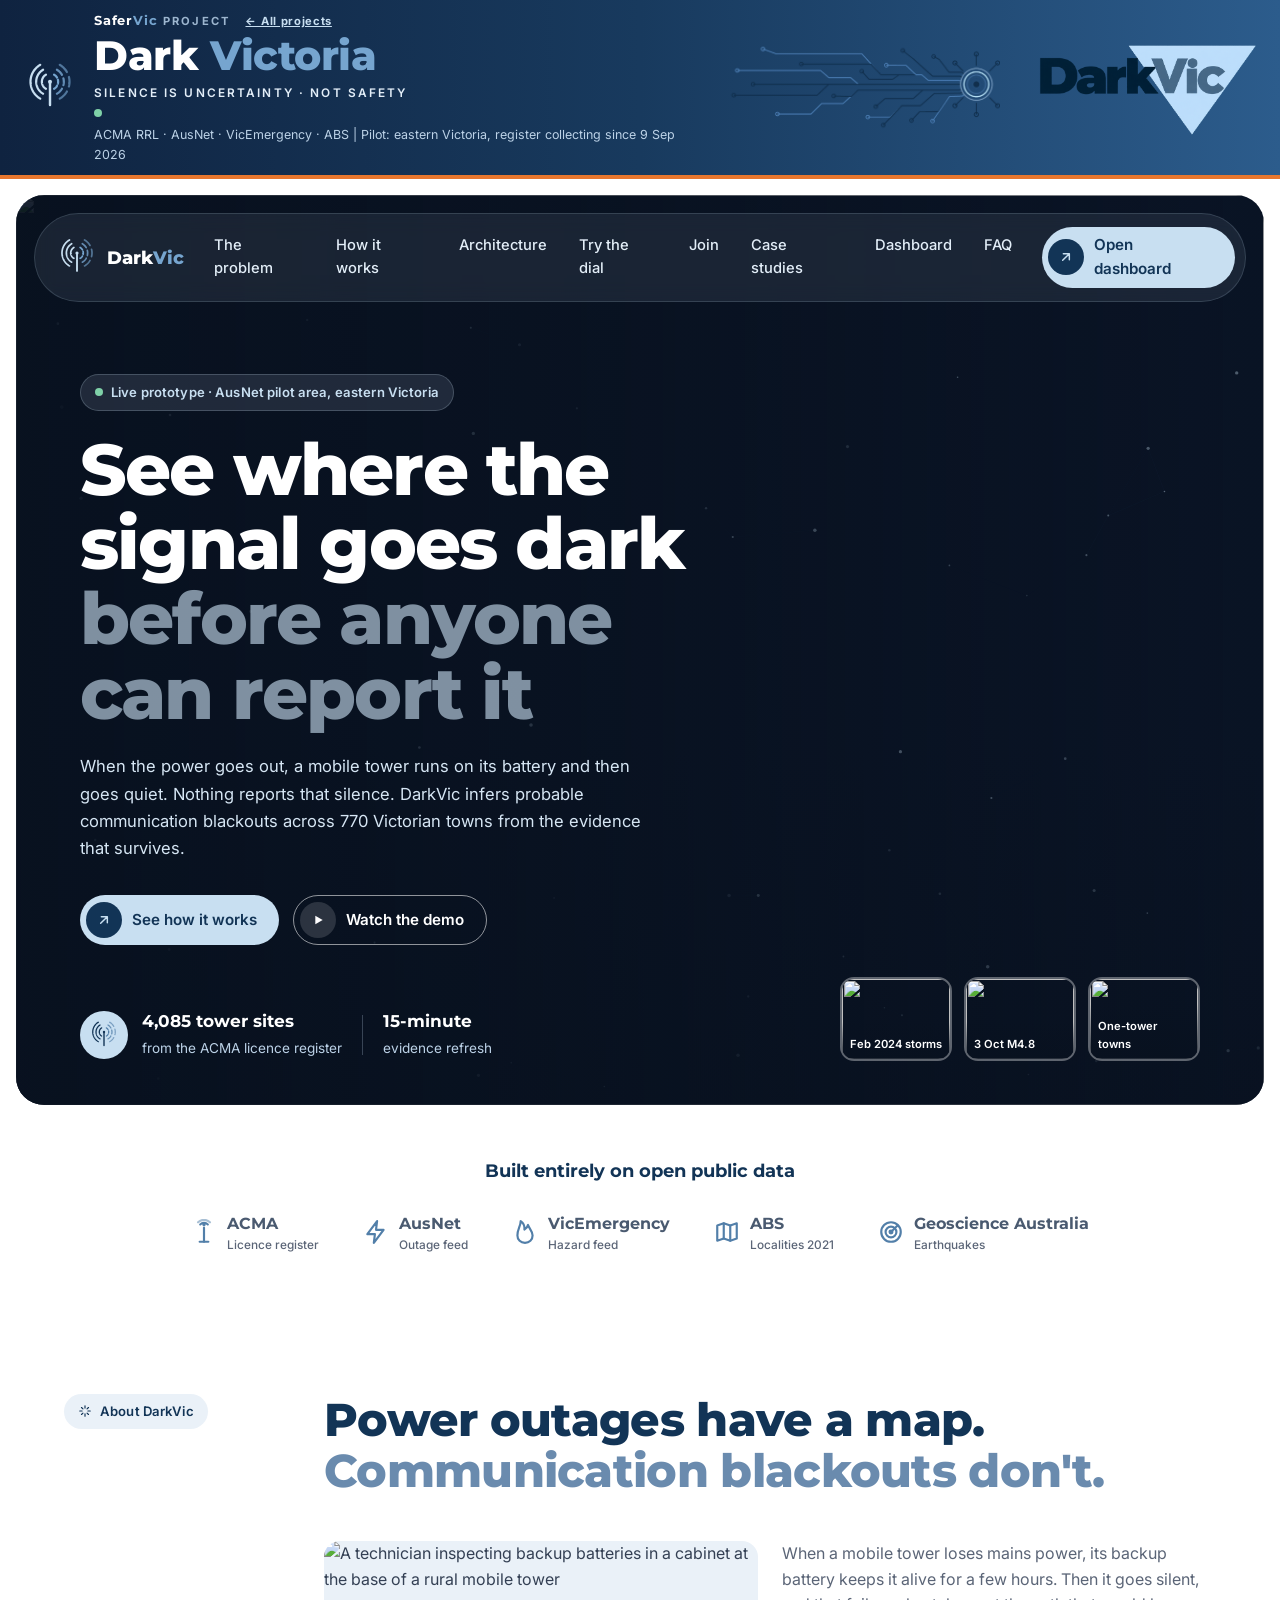
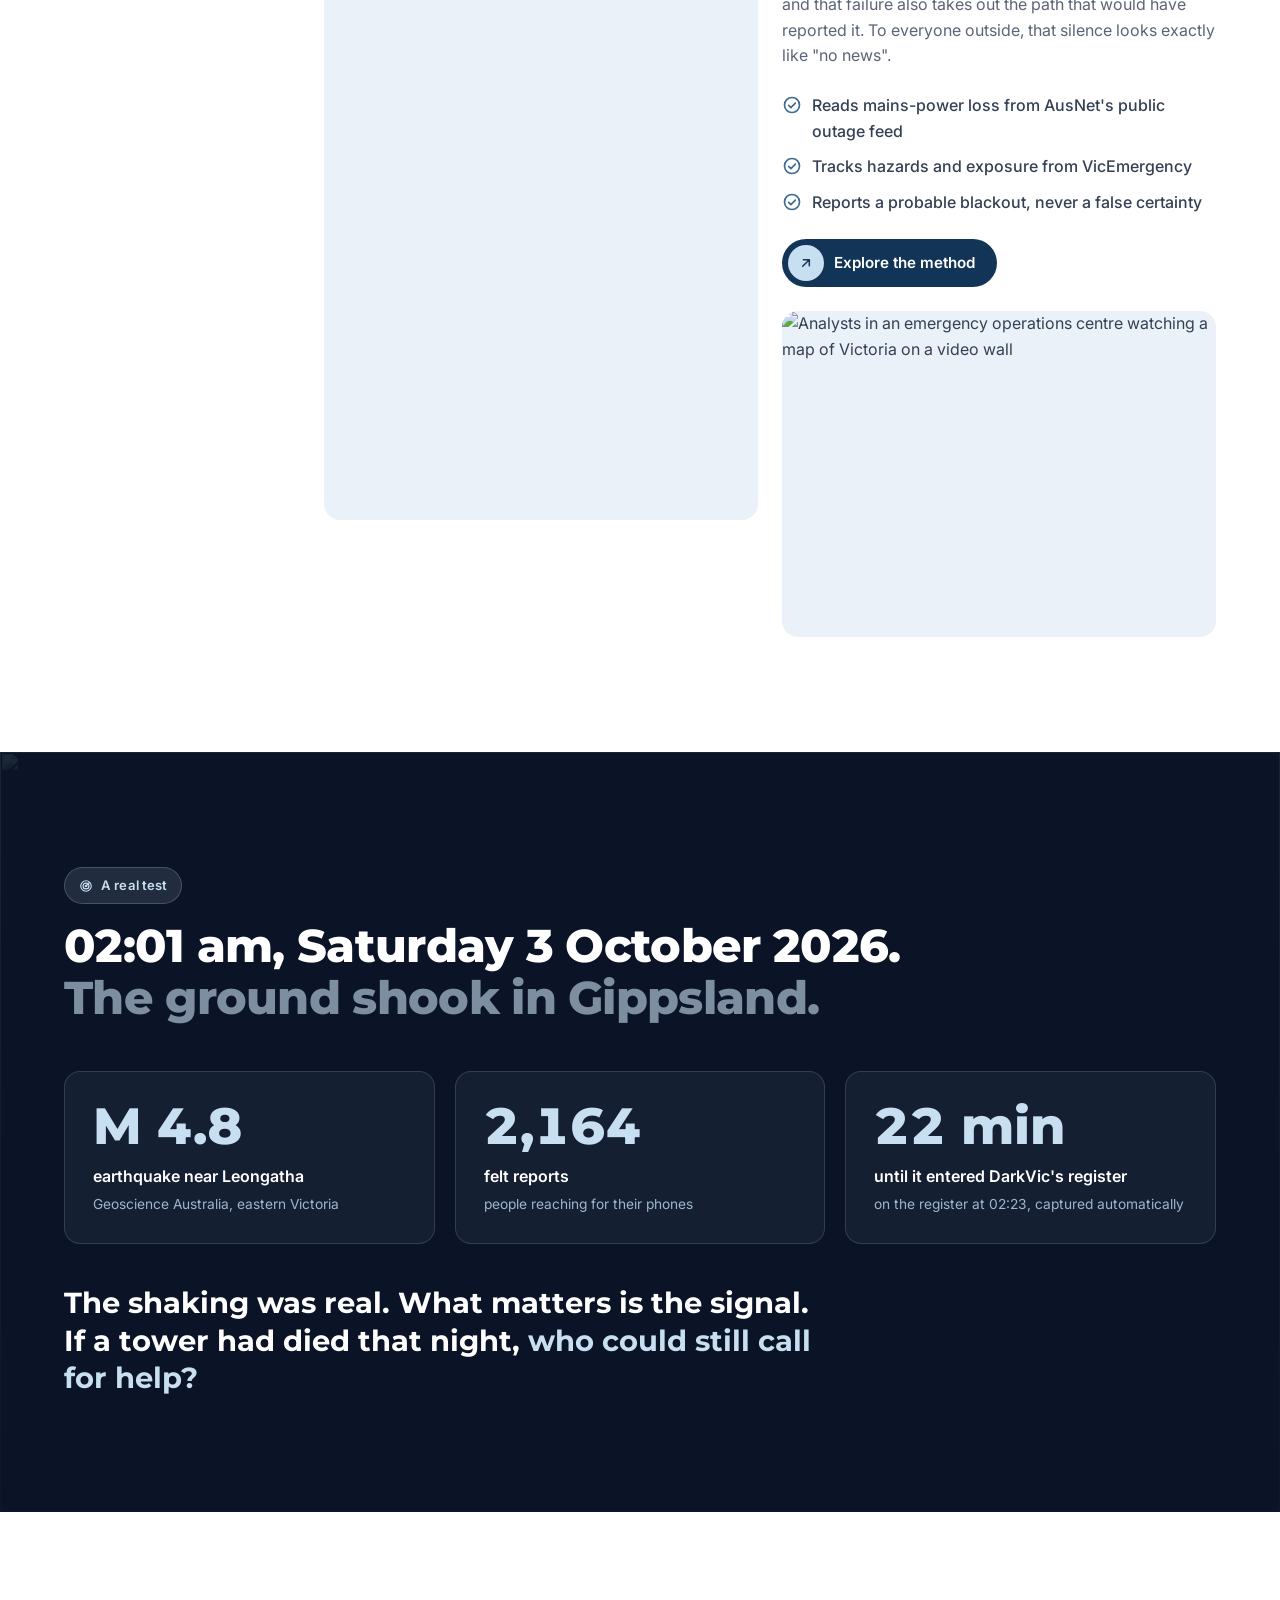
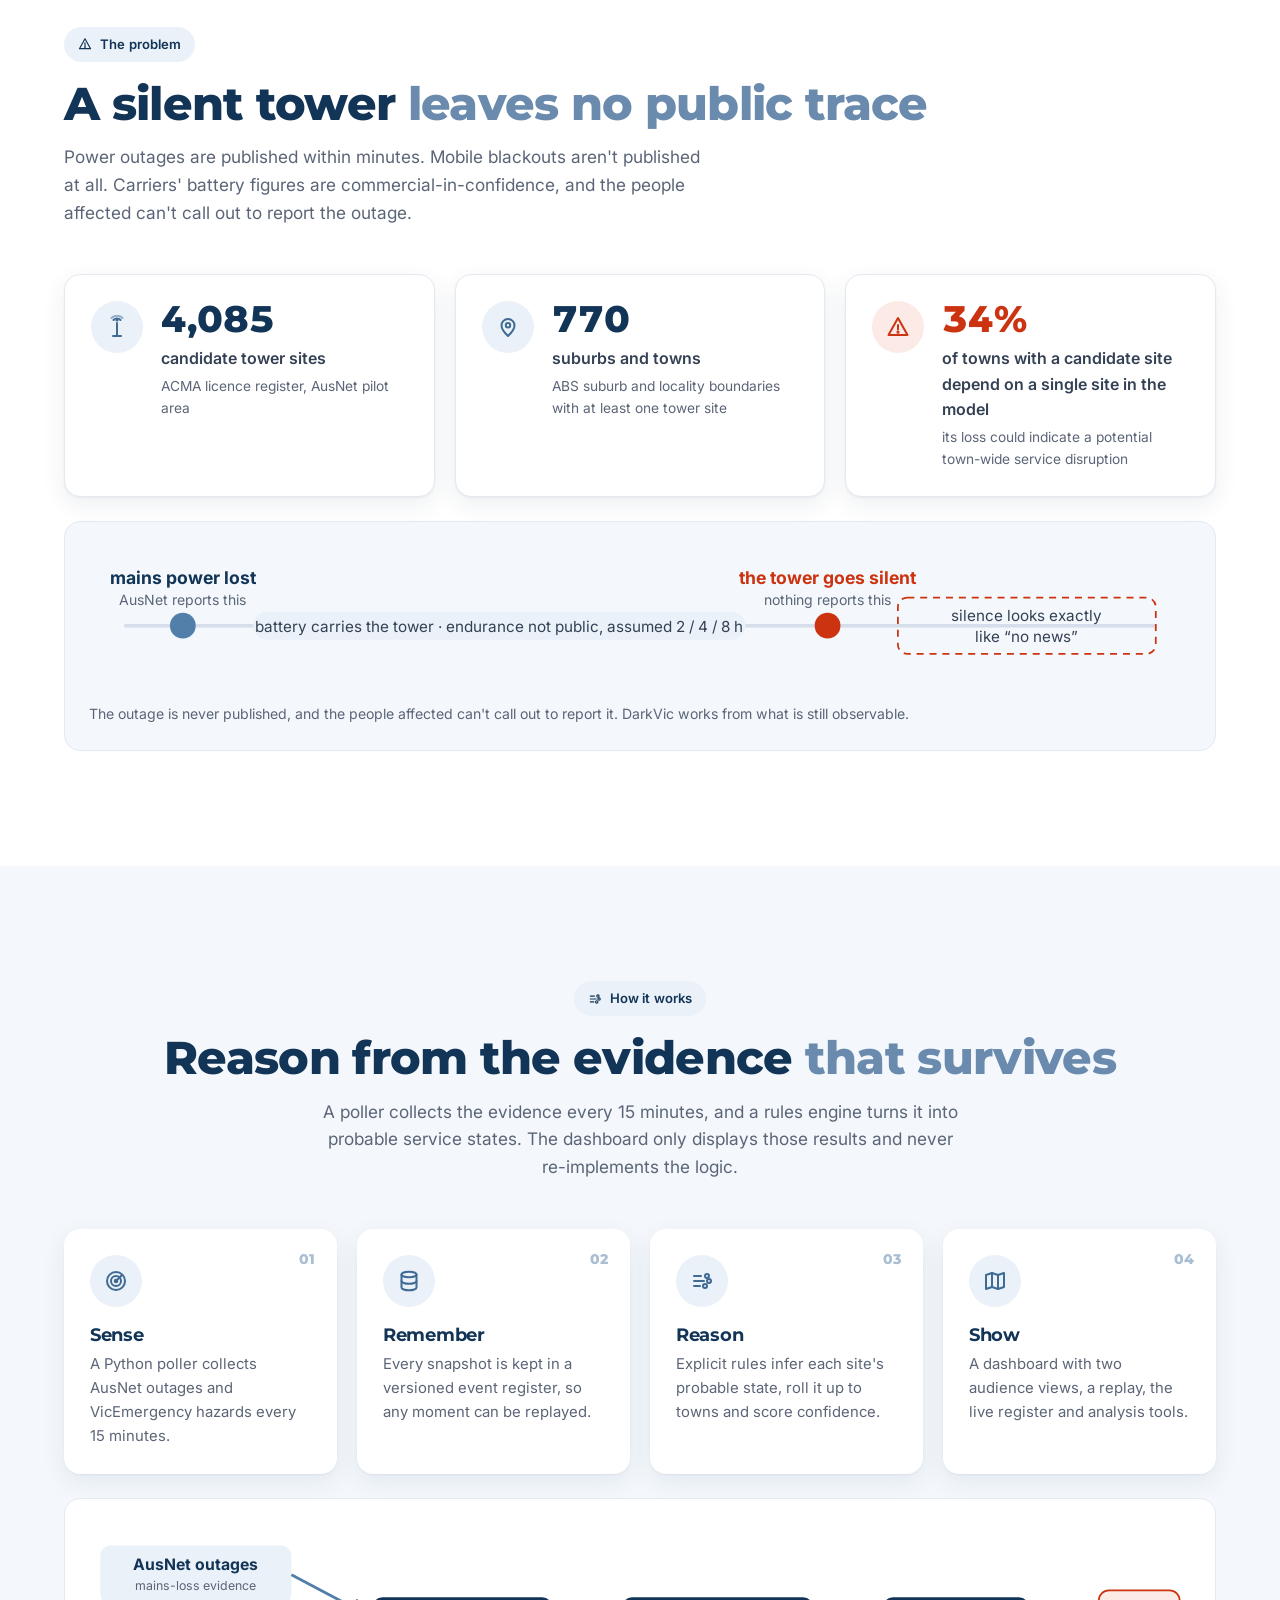
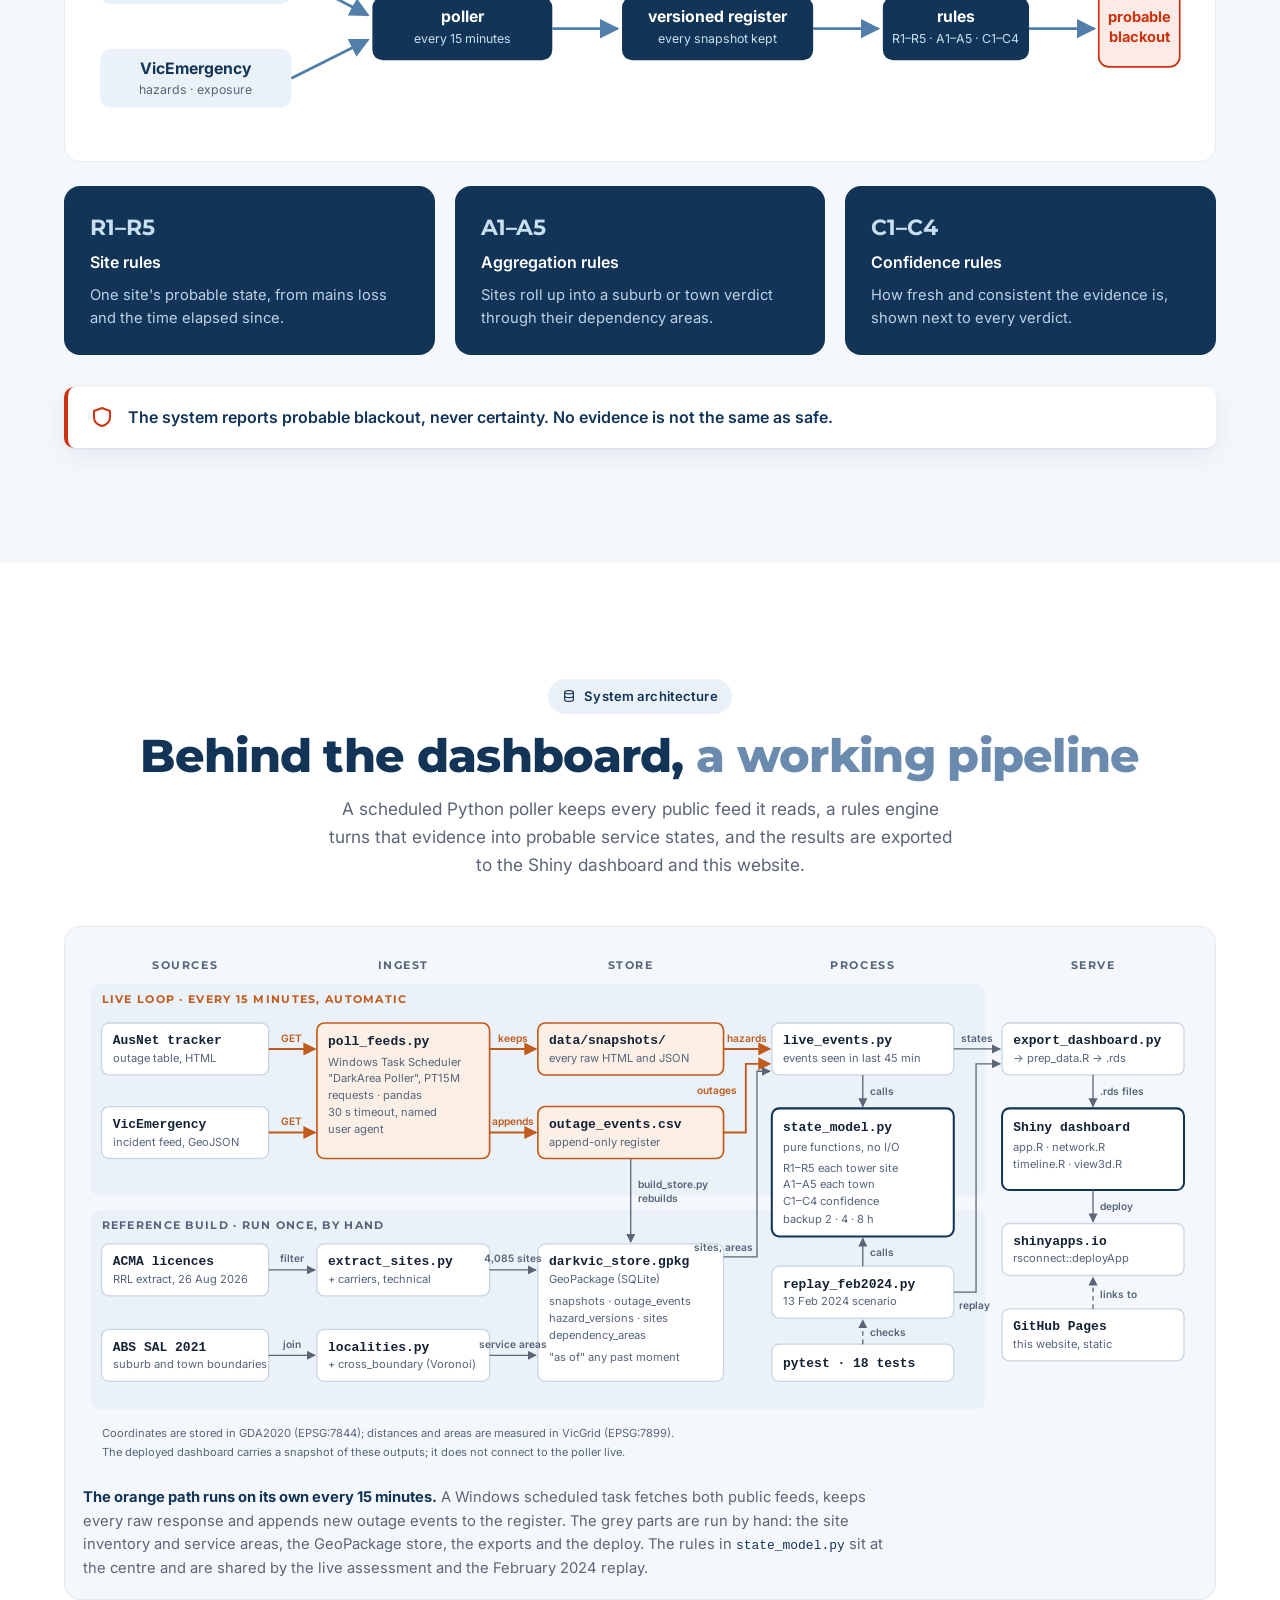
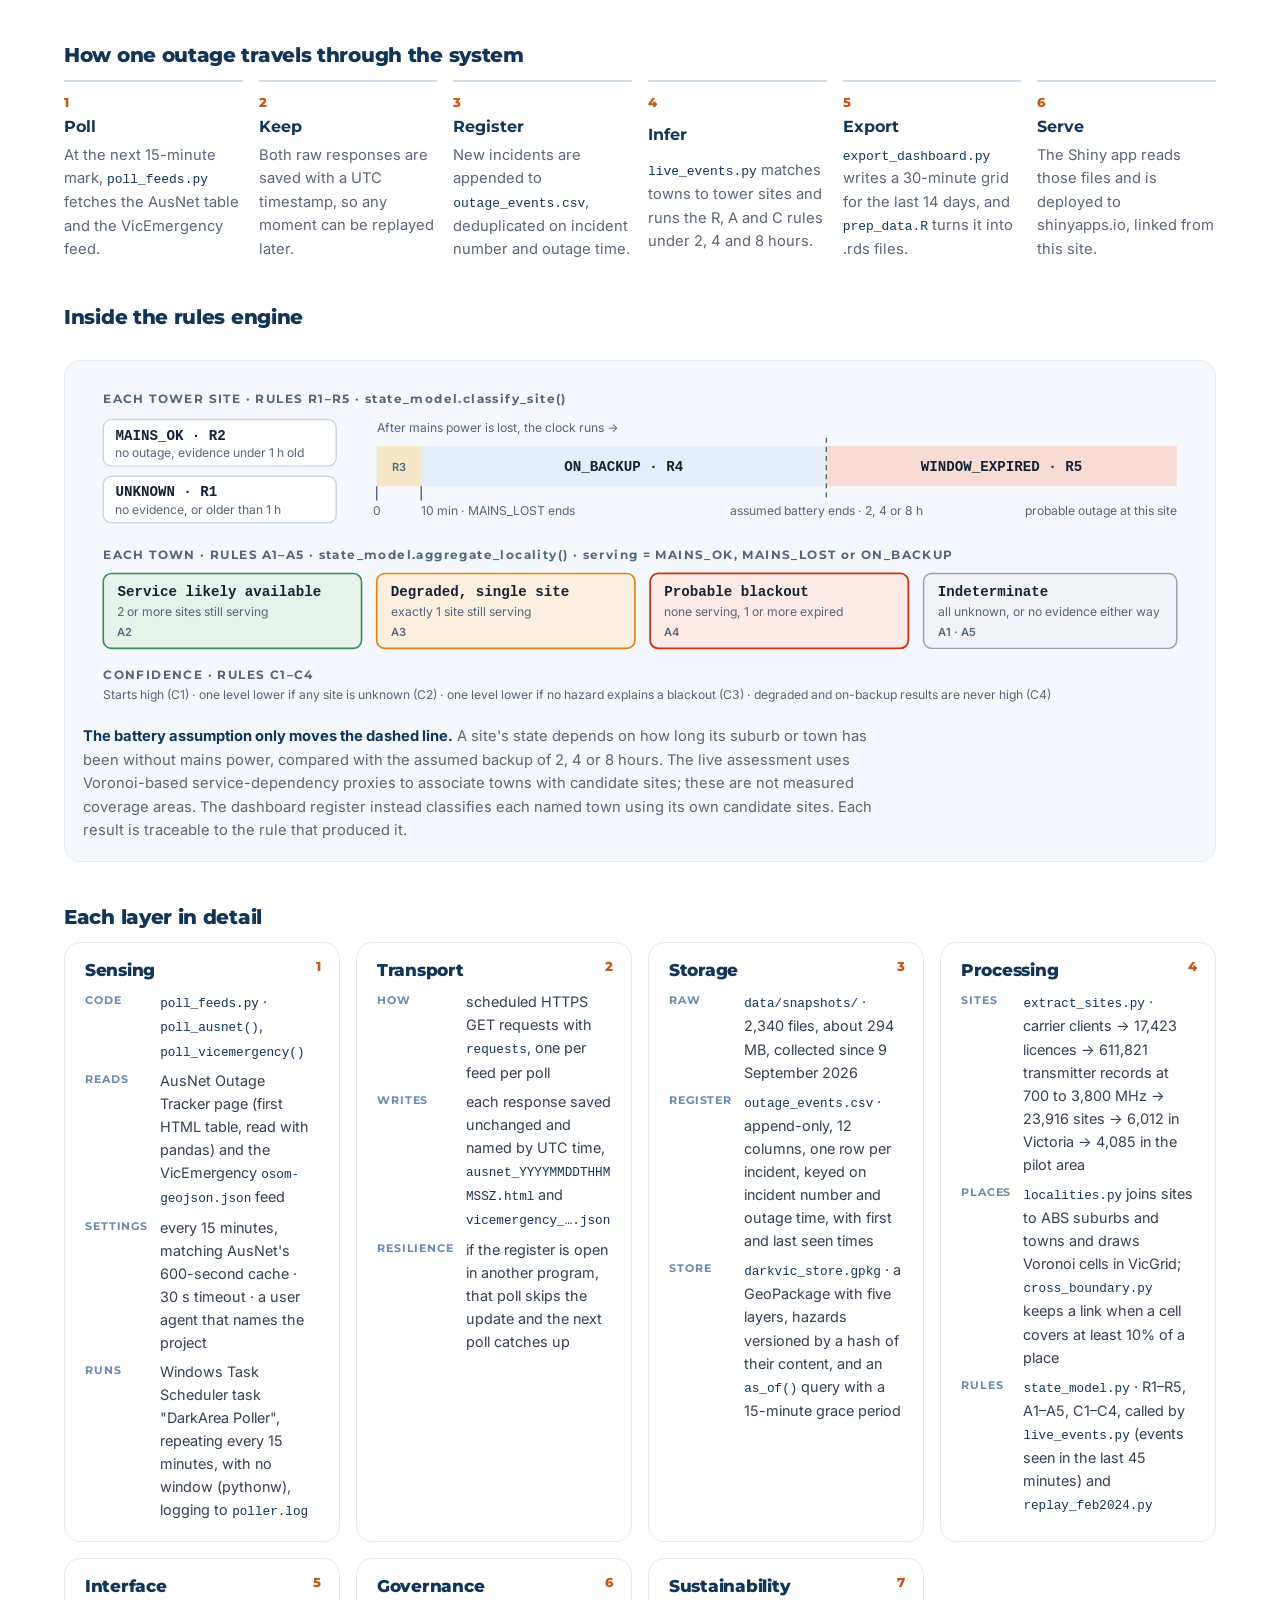
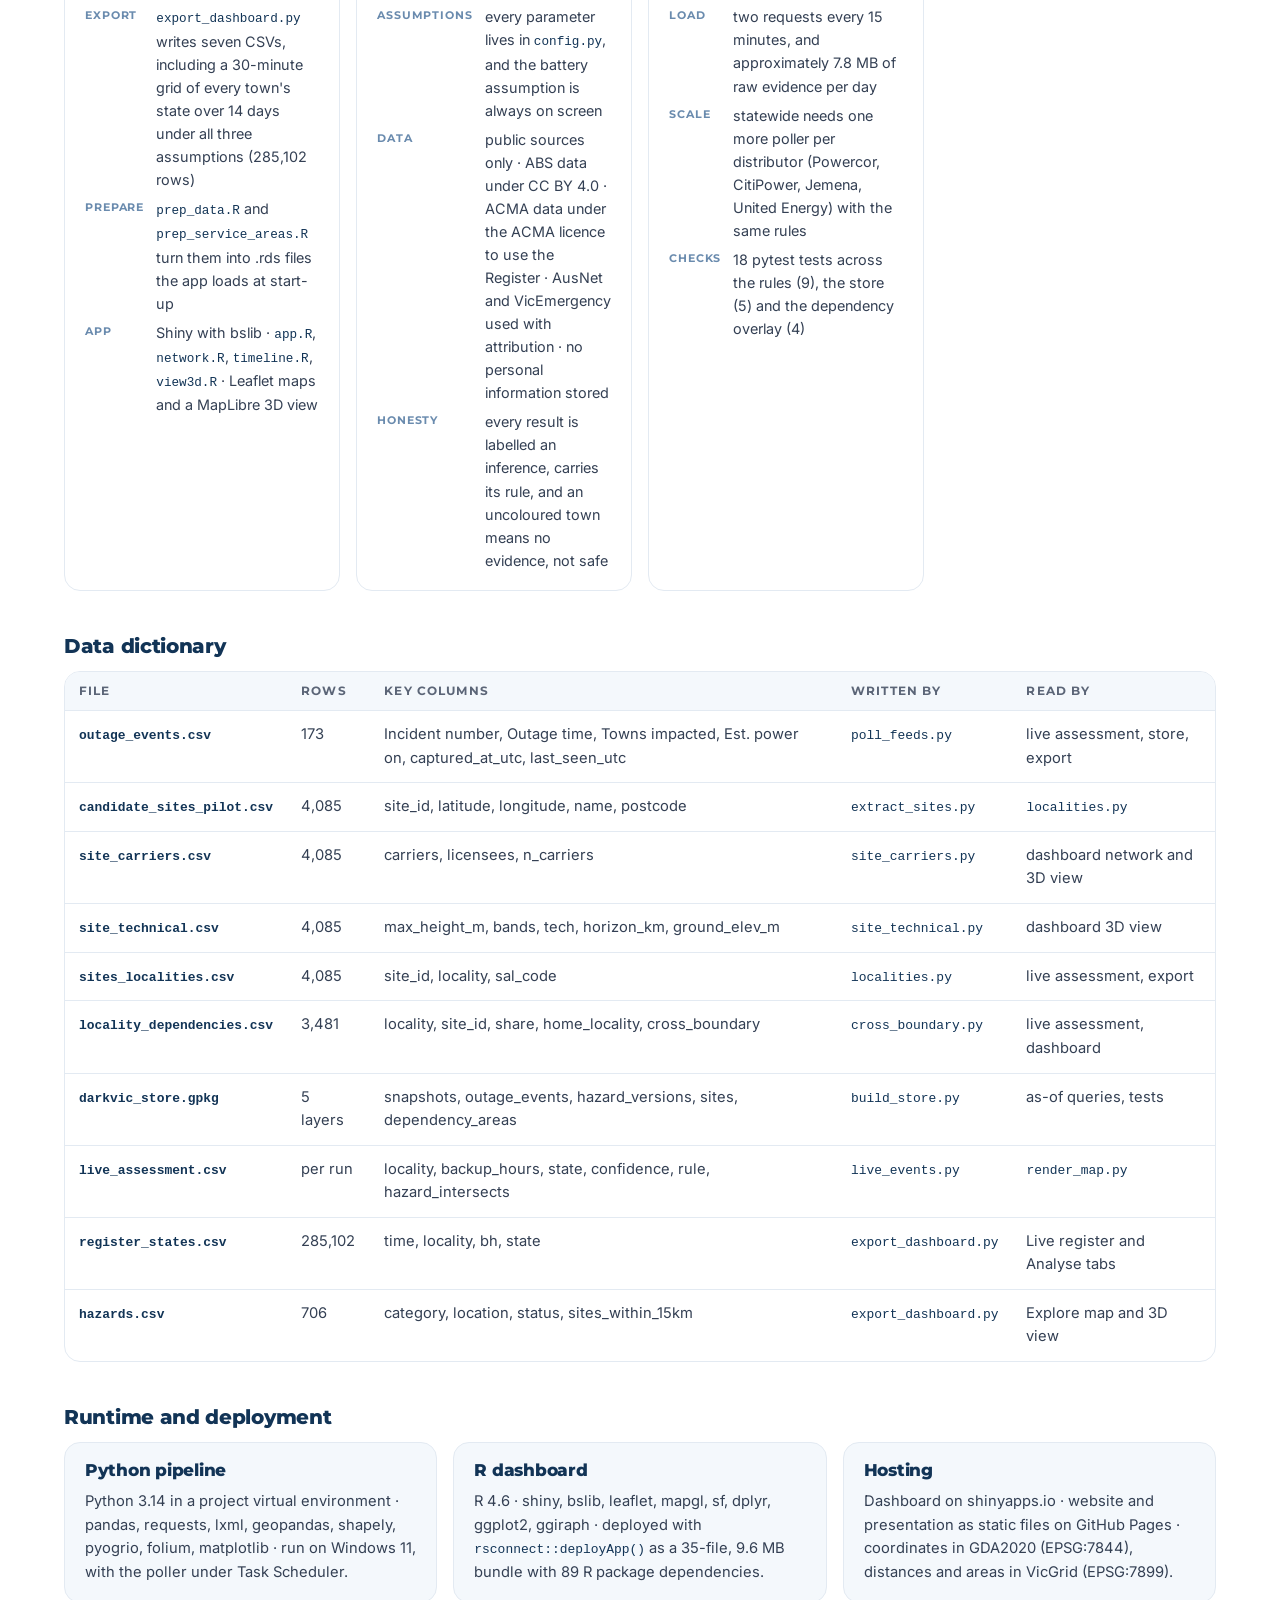
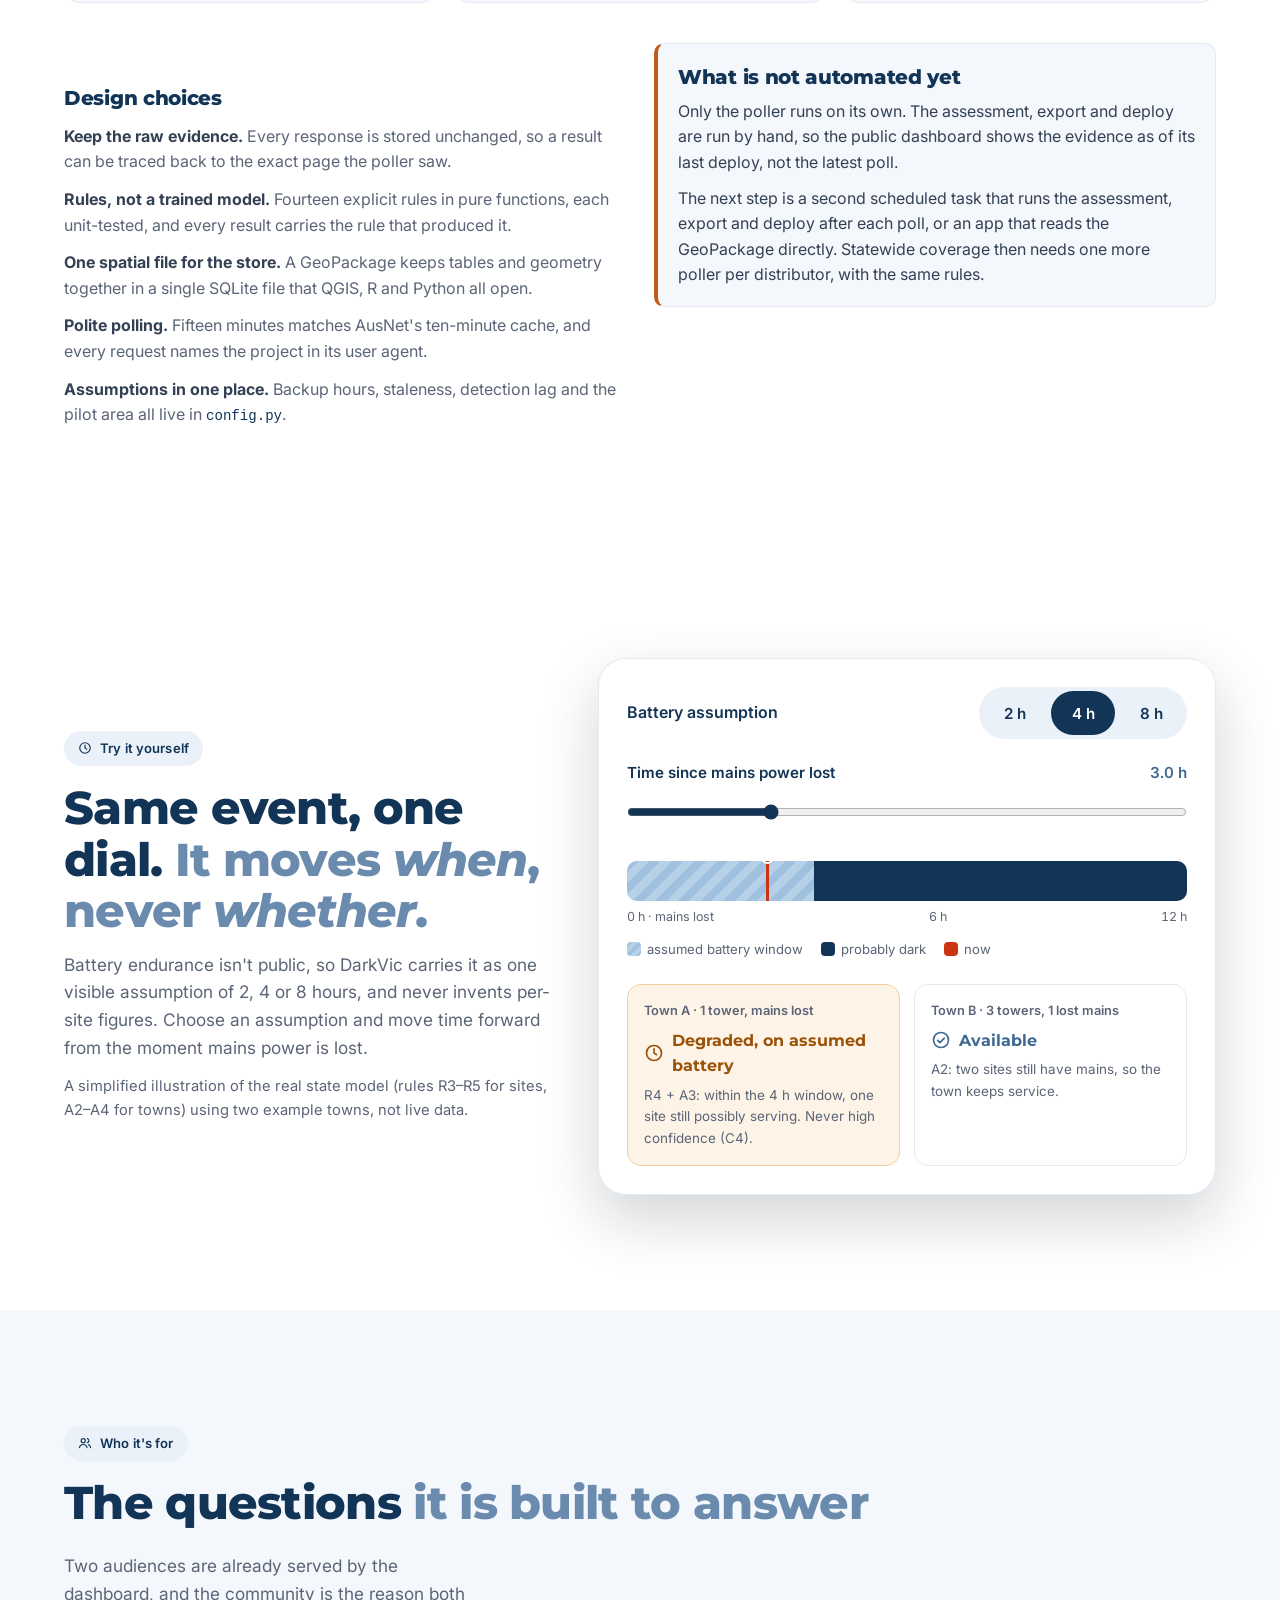
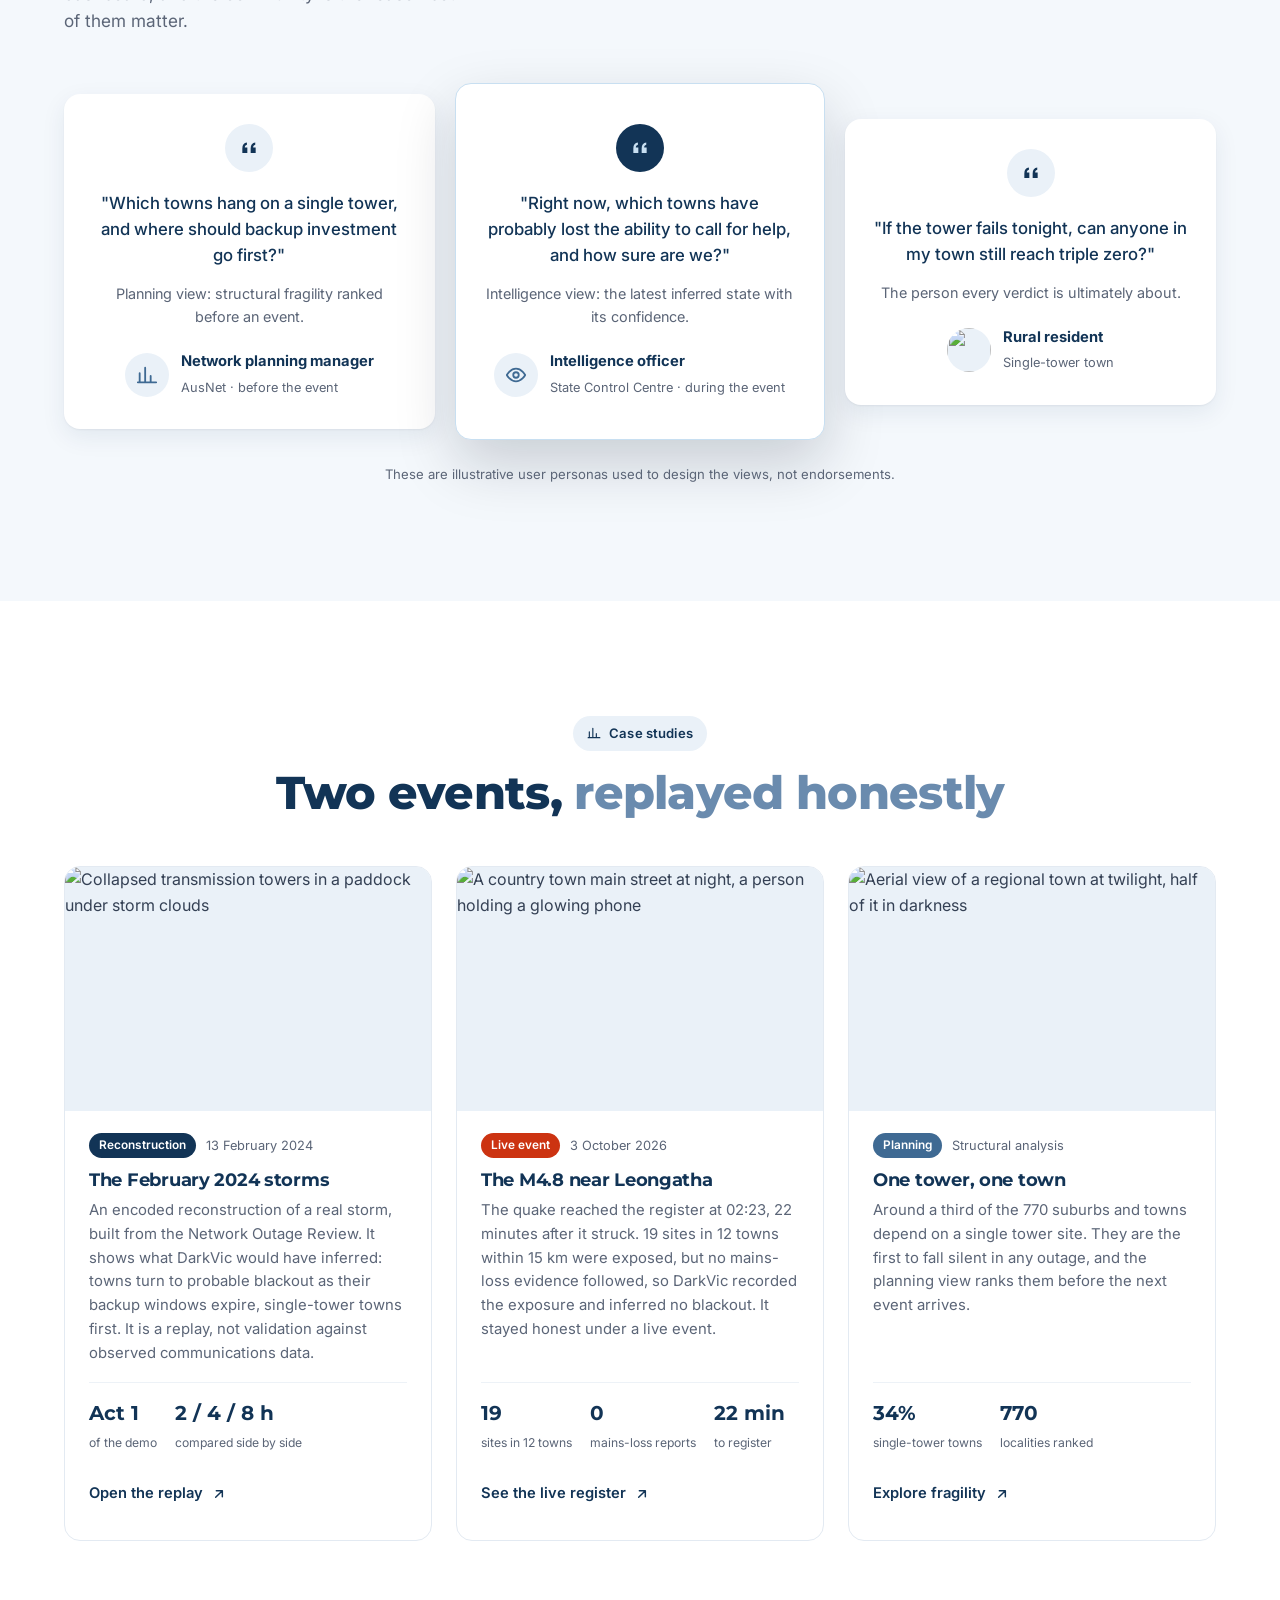
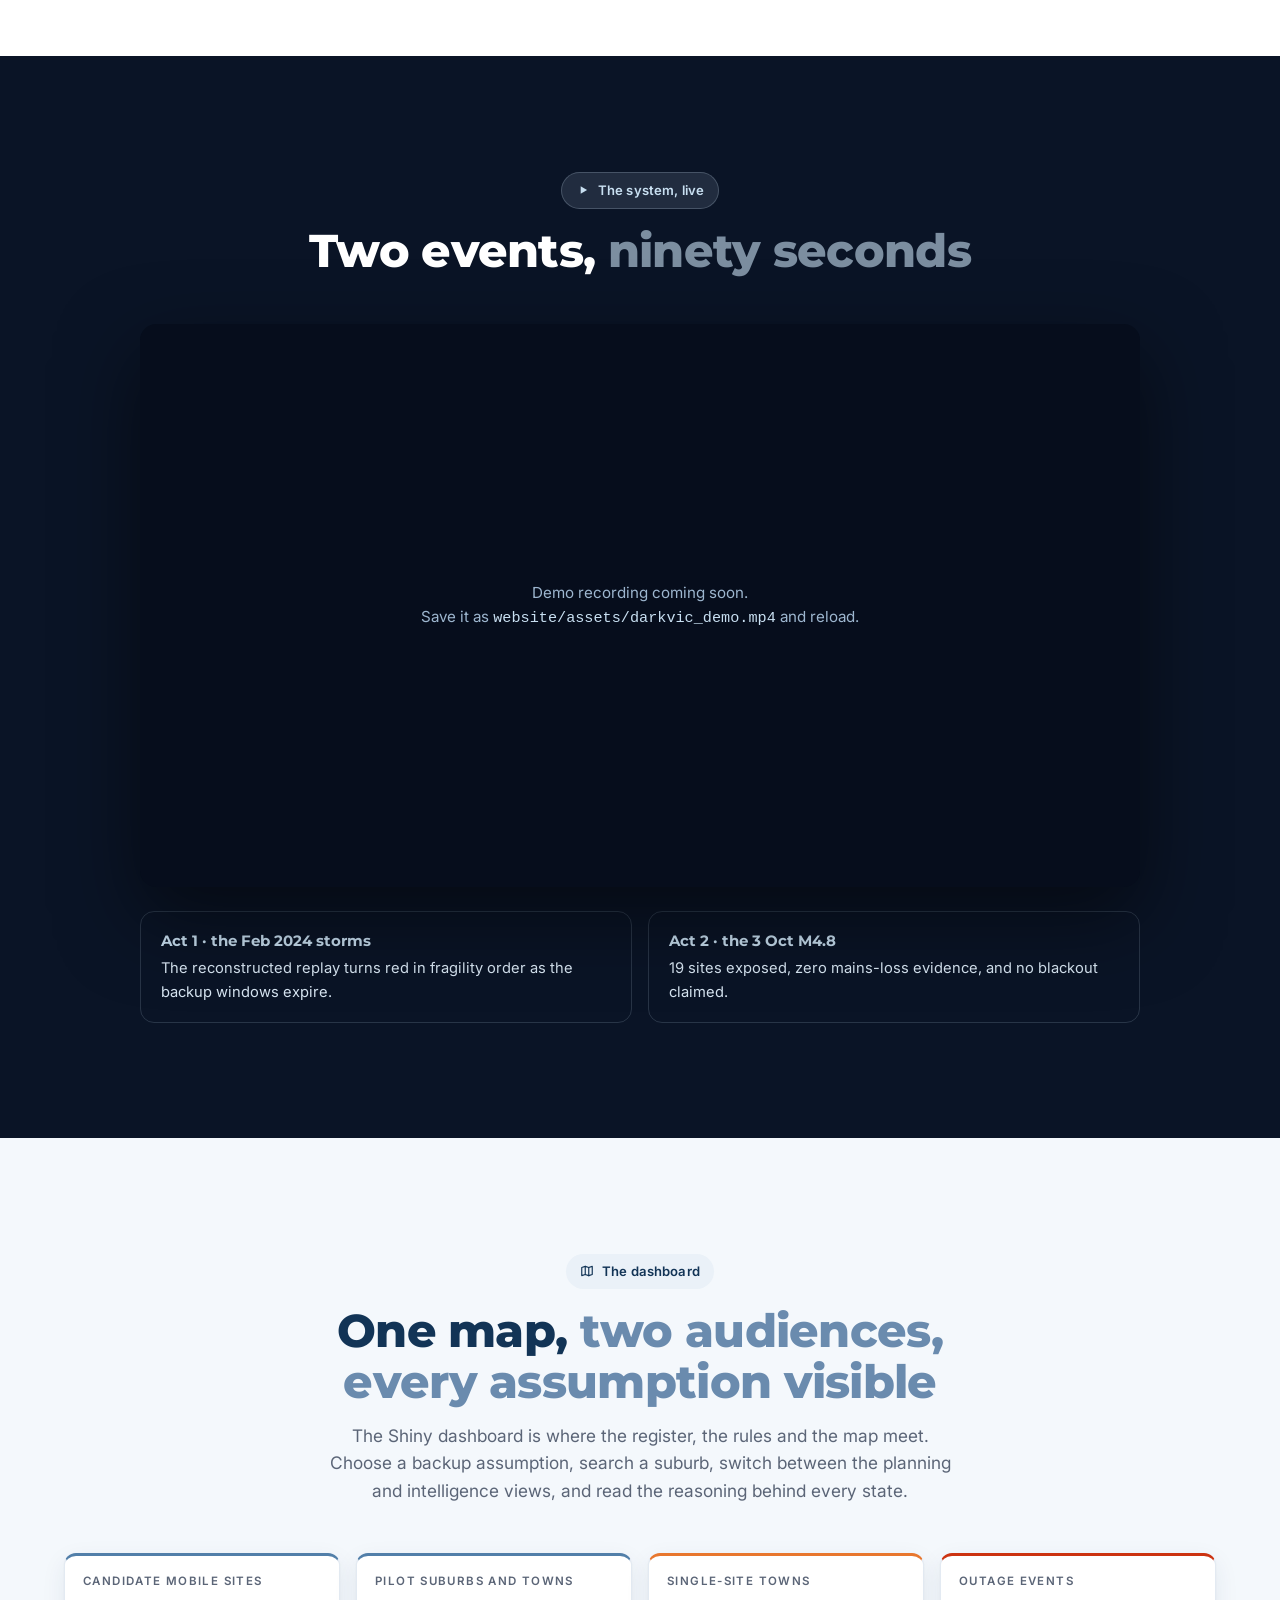
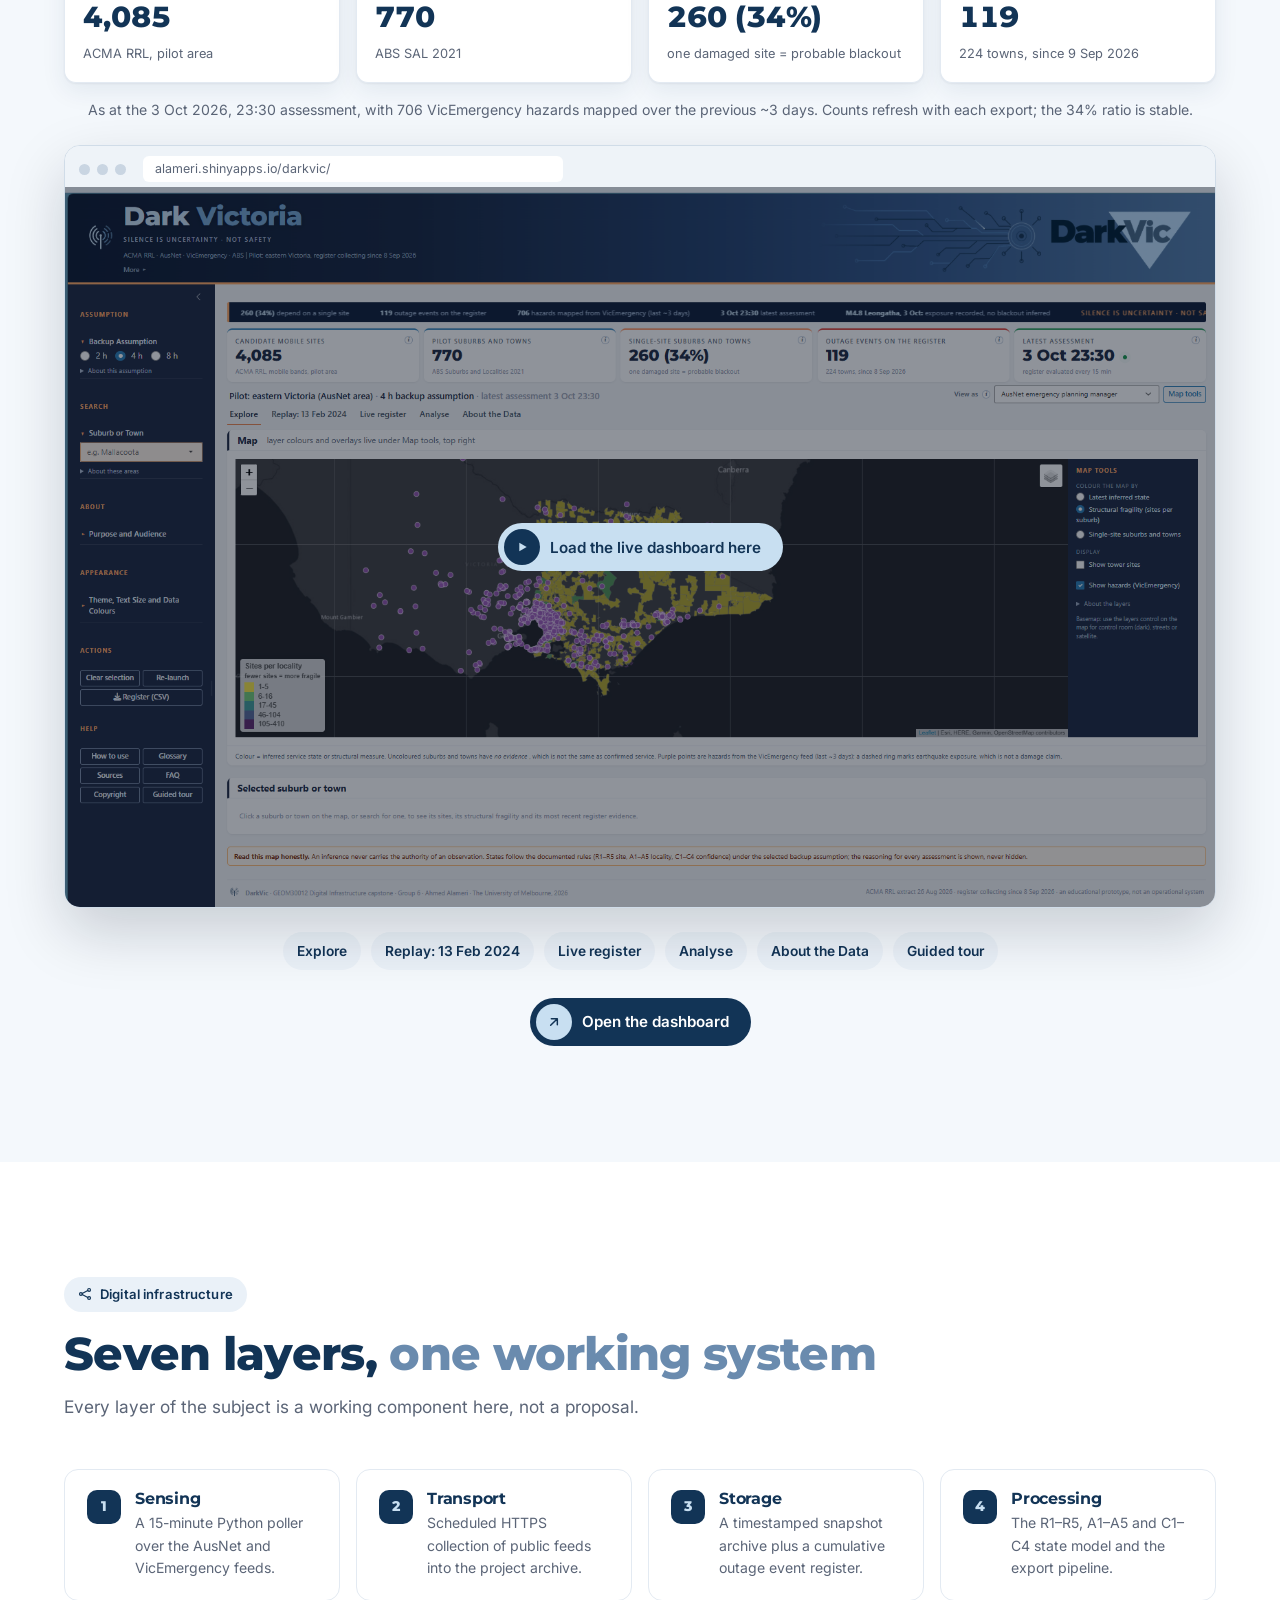
==== commit fbefc3d0: "DarkVic: cautious single-site, Voronoi and 7.8 MB/day wording" ====
--- a/projects/darkvic/index.html
+++ b/projects/darkvic/index.html
@@ -855,7 +855,7 @@
       <div class="stat rv d1"><div class="sico"><svg><use href="#i-pin"/></svg></div>
         <div><b data-count="770">770</b><span>suburbs and towns</span><small>ABS suburb and locality boundaries with at least one tower site</small></div></div>
       <div class="stat alert rv d2"><div class="sico"><svg><use href="#i-alert"/></svg></div>
-        <div><b data-count="34" data-fmt="pct">34%</b><span>depend on one tower</span><small>one failure silences the whole town</small></div></div>
+        <div><b data-count="34" data-fmt="pct">34%</b><span>of towns with a candidate site depend on a single site in the model</span><small>its loss could indicate a potential town-wide service disruption</small></div></div>
     </div>
     <div class="diagram rv">
       <div class="scroll-x">
@@ -1083,7 +1083,7 @@
         <text class="t-s" x="20" y="316">Starts high (C1) · one level lower if any site is unknown (C2) · one level lower if no hazard explains a blackout (C3) · degraded and on-backup results are never high (C4)</text>
       </svg>
       </div>
-      <figcaption><b>The battery assumption only moves the dashed line.</b> A site's state depends on how long its suburb or town has been without mains power, compared with the assumed backup of 2, 4 or 8 hours. Towns are then rolled up from the sites that serve them, through the Voronoi service areas, and every result carries the rule that produced it.</figcaption>
+      <figcaption><b>The battery assumption only moves the dashed line.</b> A site's state depends on how long its suburb or town has been without mains power, compared with the assumed backup of 2, 4 or 8 hours. The live assessment uses Voronoi-based service-dependency proxies to associate towns with candidate sites; these are not measured coverage areas. The dashboard register instead classifies each named town using its own candidate sites. Each result is traceable to the rule that produced it.</figcaption>
     </figure>
 
     <h3 class="arch-sub rv">Each layer in detail</h3>
@@ -1114,7 +1114,7 @@
         <dt>Data</dt><dd>public sources only · ABS data under CC BY 4.0 · ACMA data under the ACMA licence to use the Register · AusNet and VicEmergency used with attribution · no personal information stored</dd>
         <dt>Honesty</dt><dd>every result is labelled an inference, carries its rule, and an uncoloured town means no evidence, not safe</dd></dl></article>
       <article class="arch-card rv"><span class="arch-n">7</span><h4>Sustainability</h4><dl>
-        <dt>Load</dt><dd>two requests every 15 minutes, and about 10 MB of raw evidence a day</dd>
+        <dt>Load</dt><dd>two requests every 15 minutes, and approximately 7.8 MB of raw evidence per day</dd>
         <dt>Scale</dt><dd>statewide needs one more poller per distributor (Powercor, CitiPower, Jemena, United Energy) with the same rules</dd>
         <dt>Checks</dt><dd>18 pytest tests across the rules (9), the store (5) and the dependency overlay (4)</dd></dl></article>
     </div>
@@ -1830,7 +1830,7 @@
         set(vA, 'batt', 'Degraded, on assumed battery', 'R4 + A3: within the ' + A + ' h window, one site still possibly serving. Never high confidence (C4).');
         set(vB, 'ok', 'Available', 'A2: two sites still have mains, so the town keeps service.');
       } else {
-        set(vA, 'dark', 'Probable blackout', 'R5 + A4: the ' + A + ' h window has expired and no site is serving. The whole town is affected.');
+        set(vA, 'dark', 'Probable blackout', 'R5 + A4: the ' + A + ' h window has expired and no site is assumed to be serving, so a town-wide blackout is inferred, not observed.');
         set(vB, 'ok', 'Available', 'A2: one site is probably dark, but two still have mains.');
       }
     }
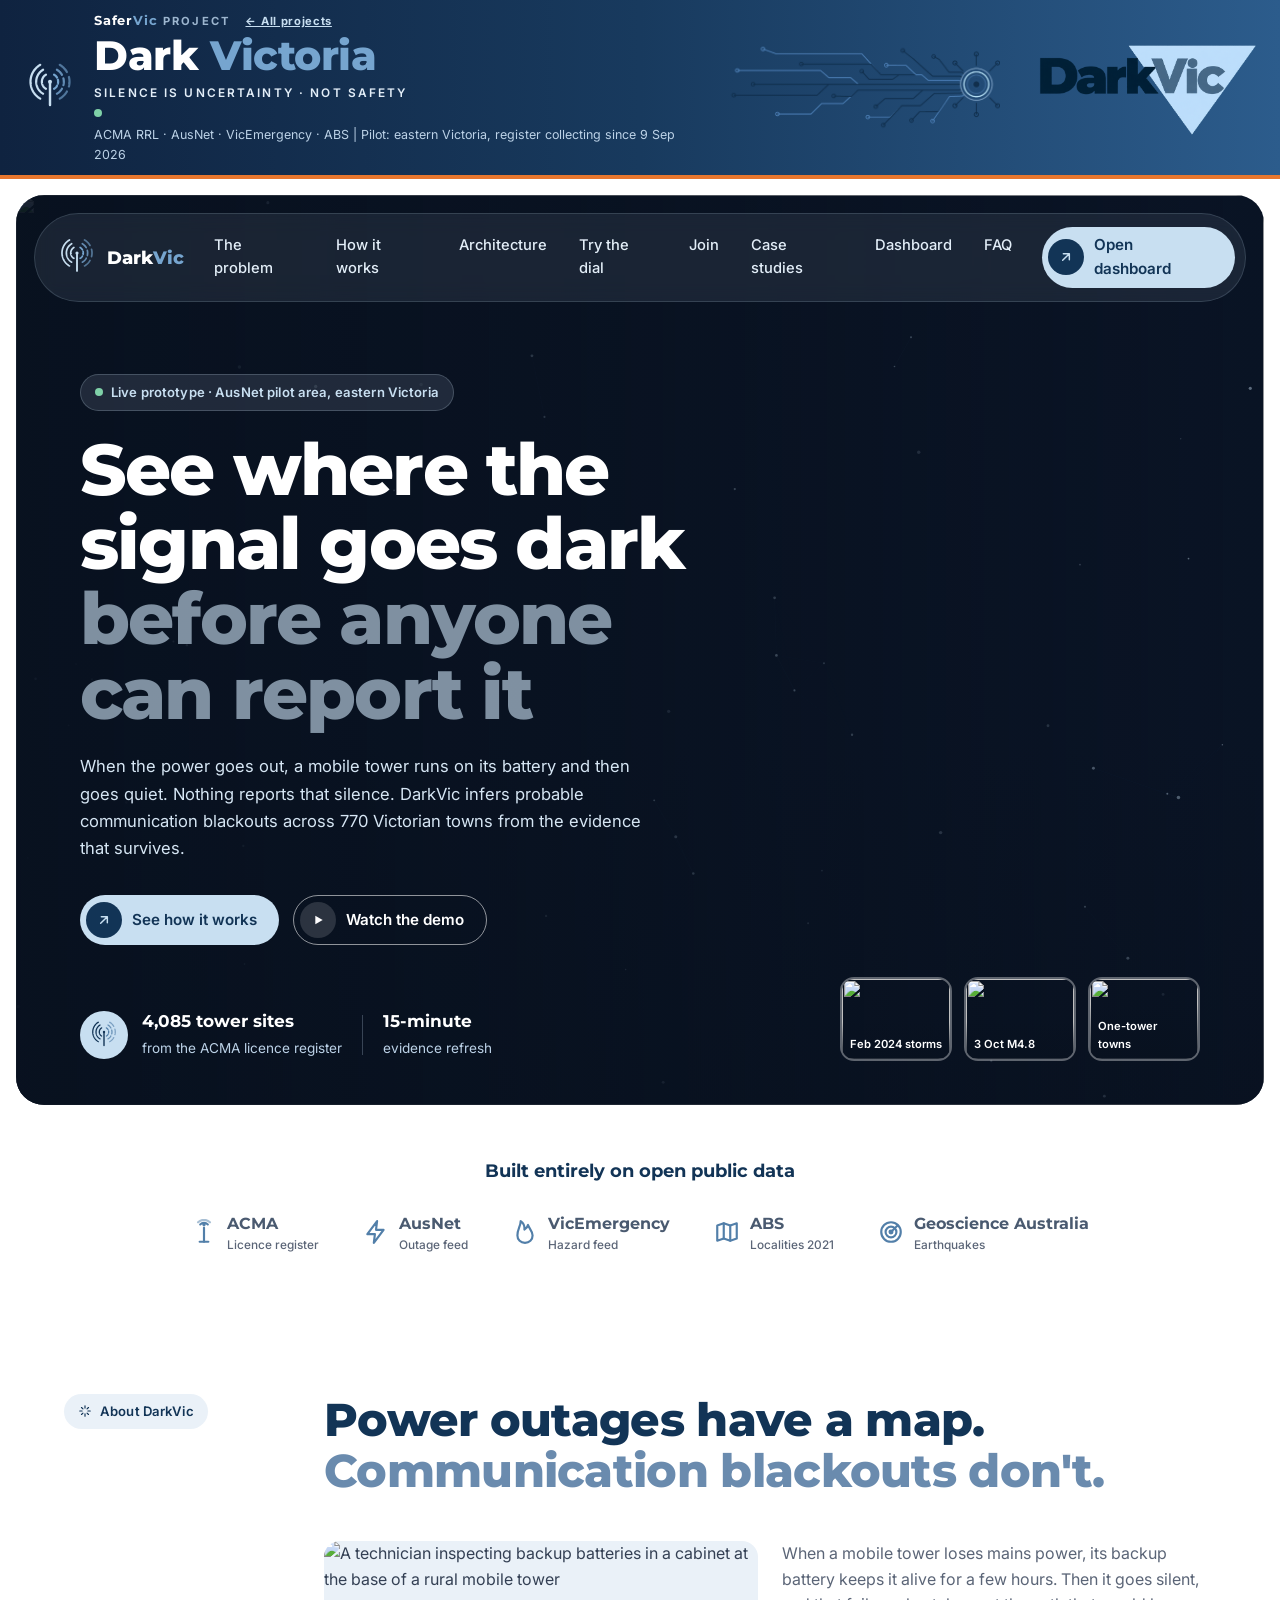
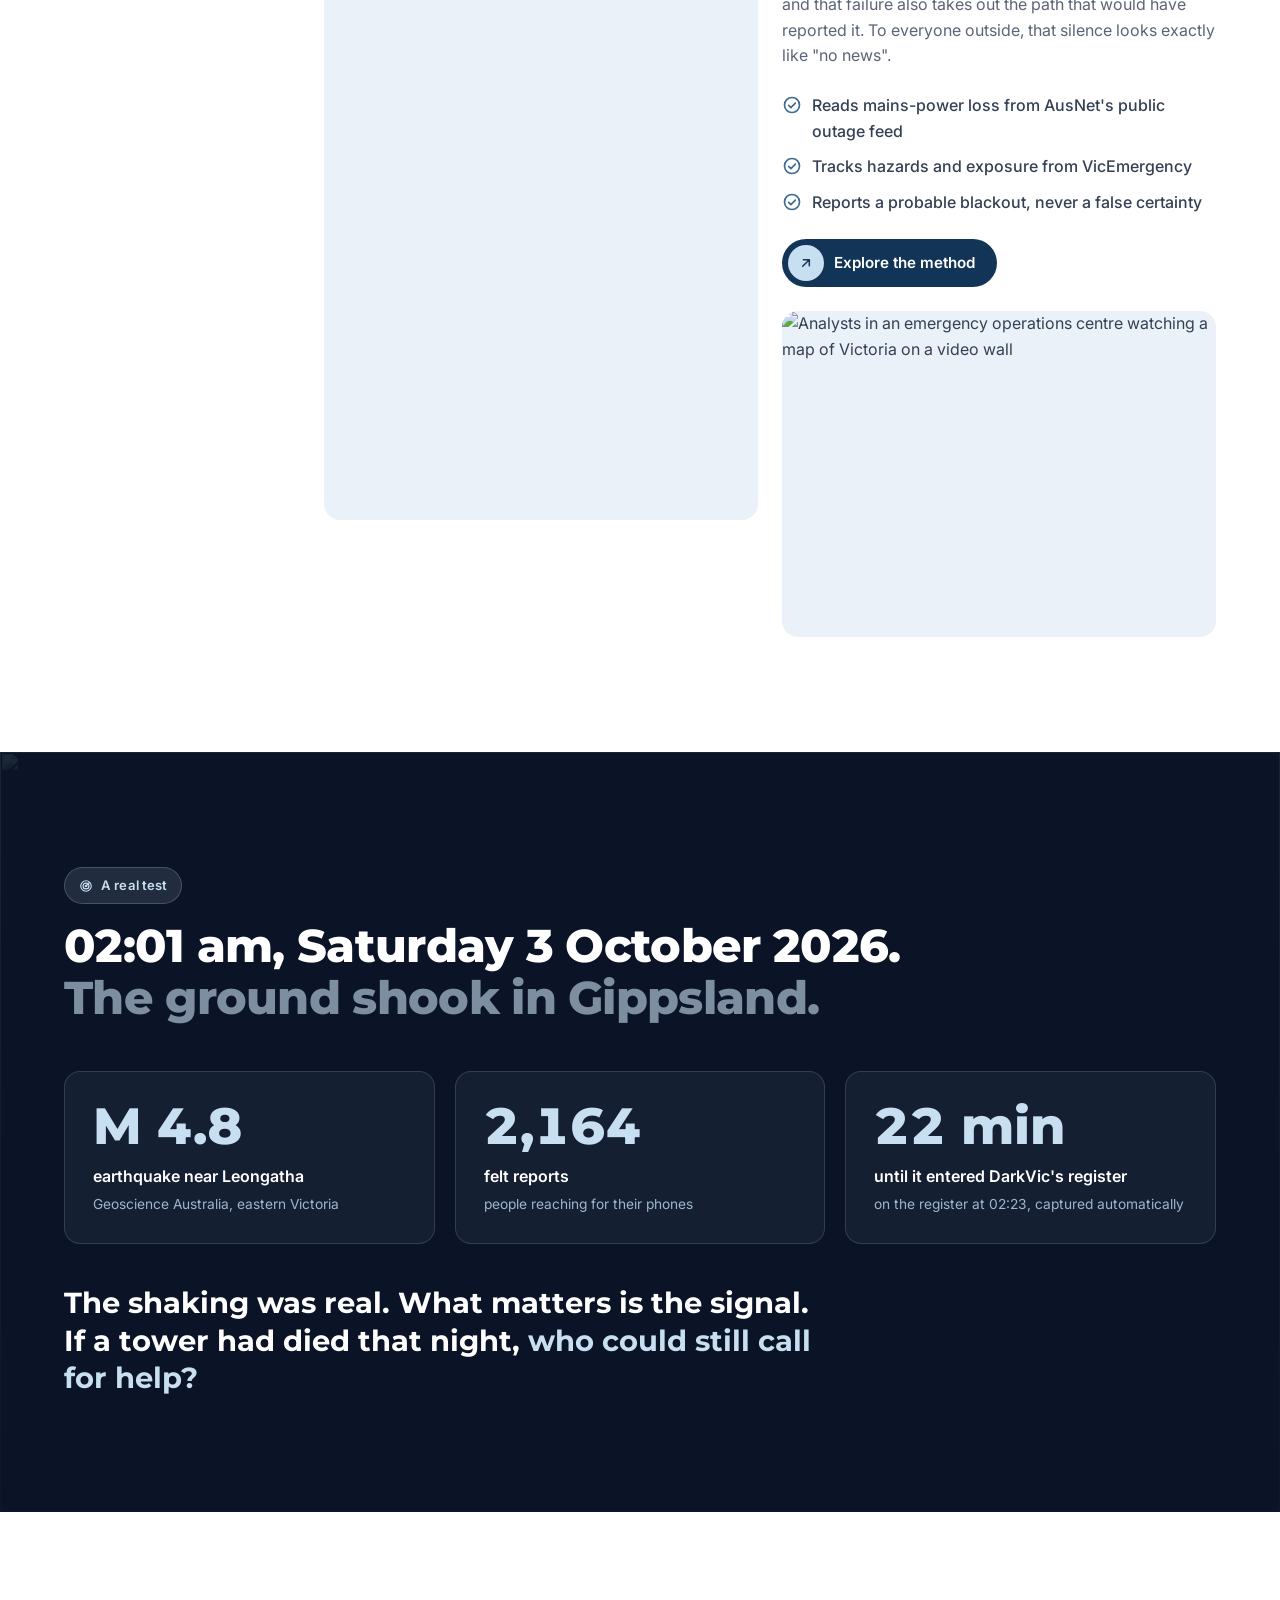
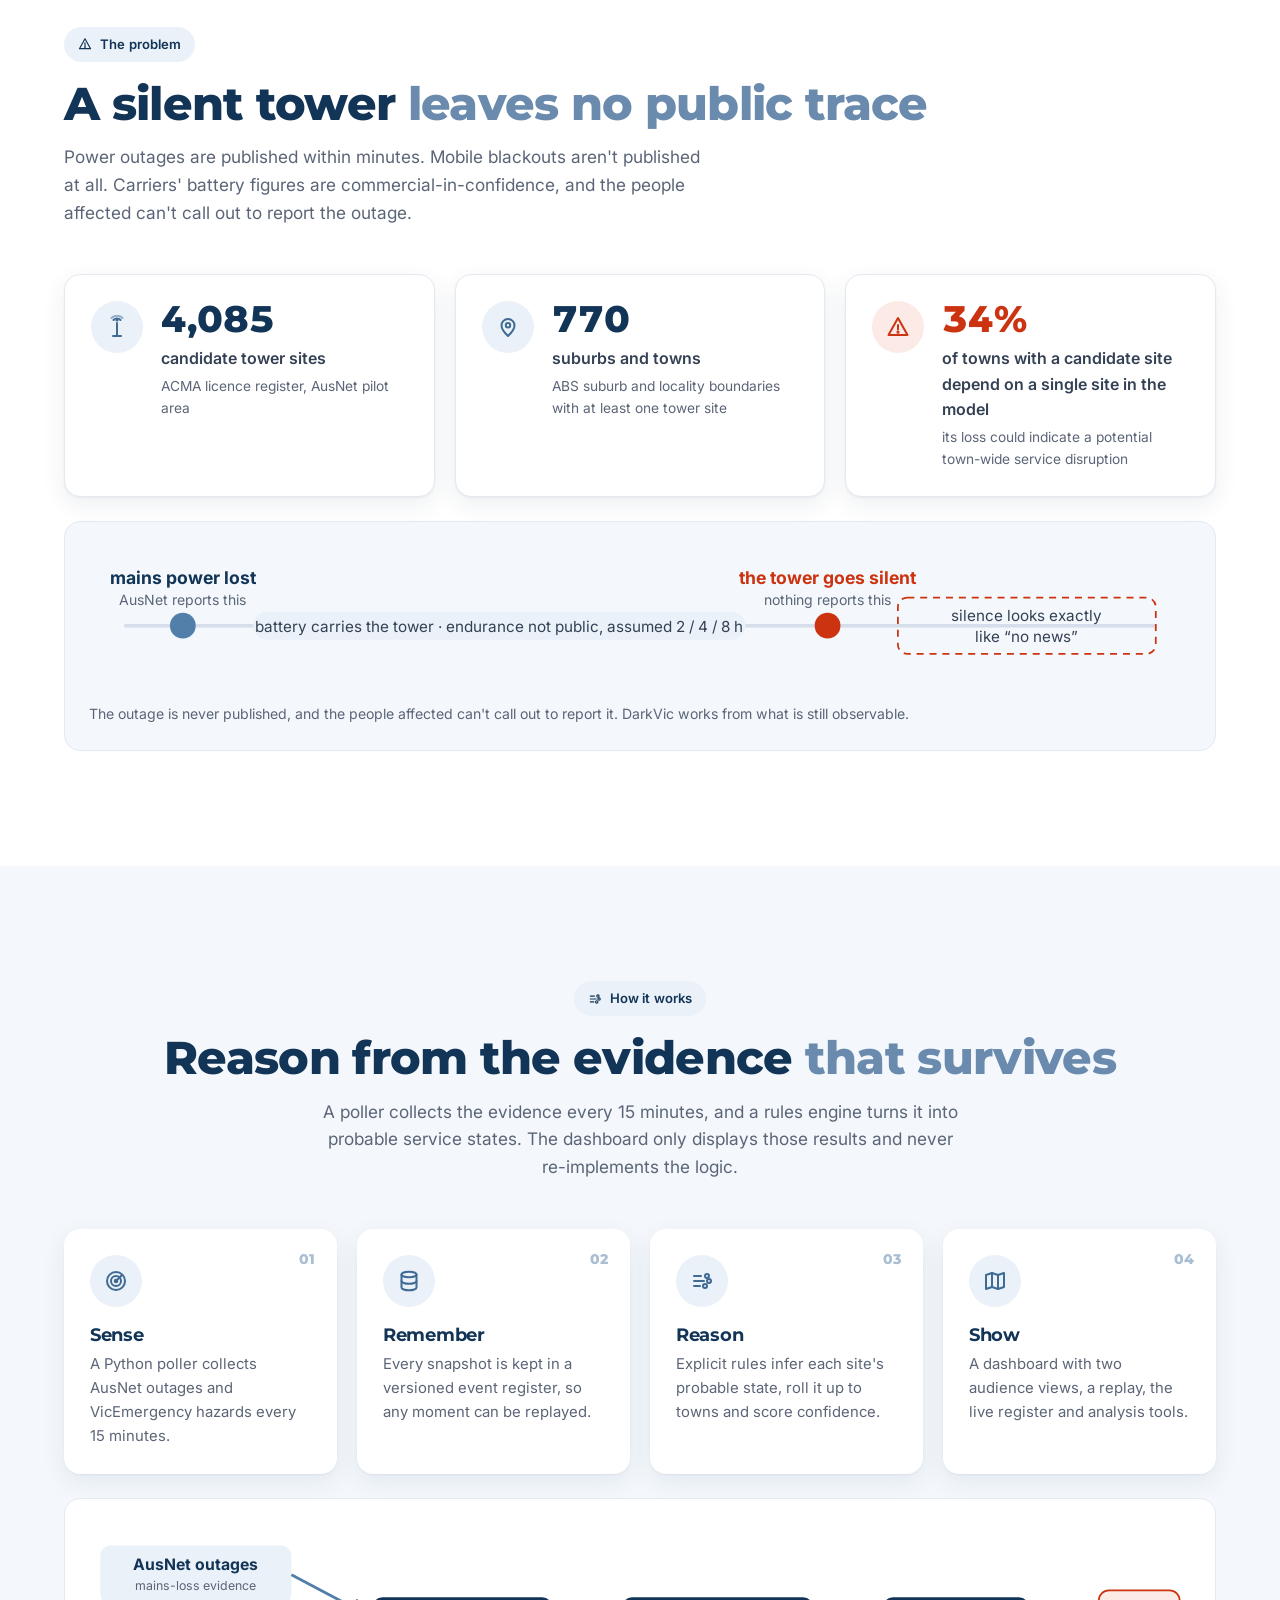
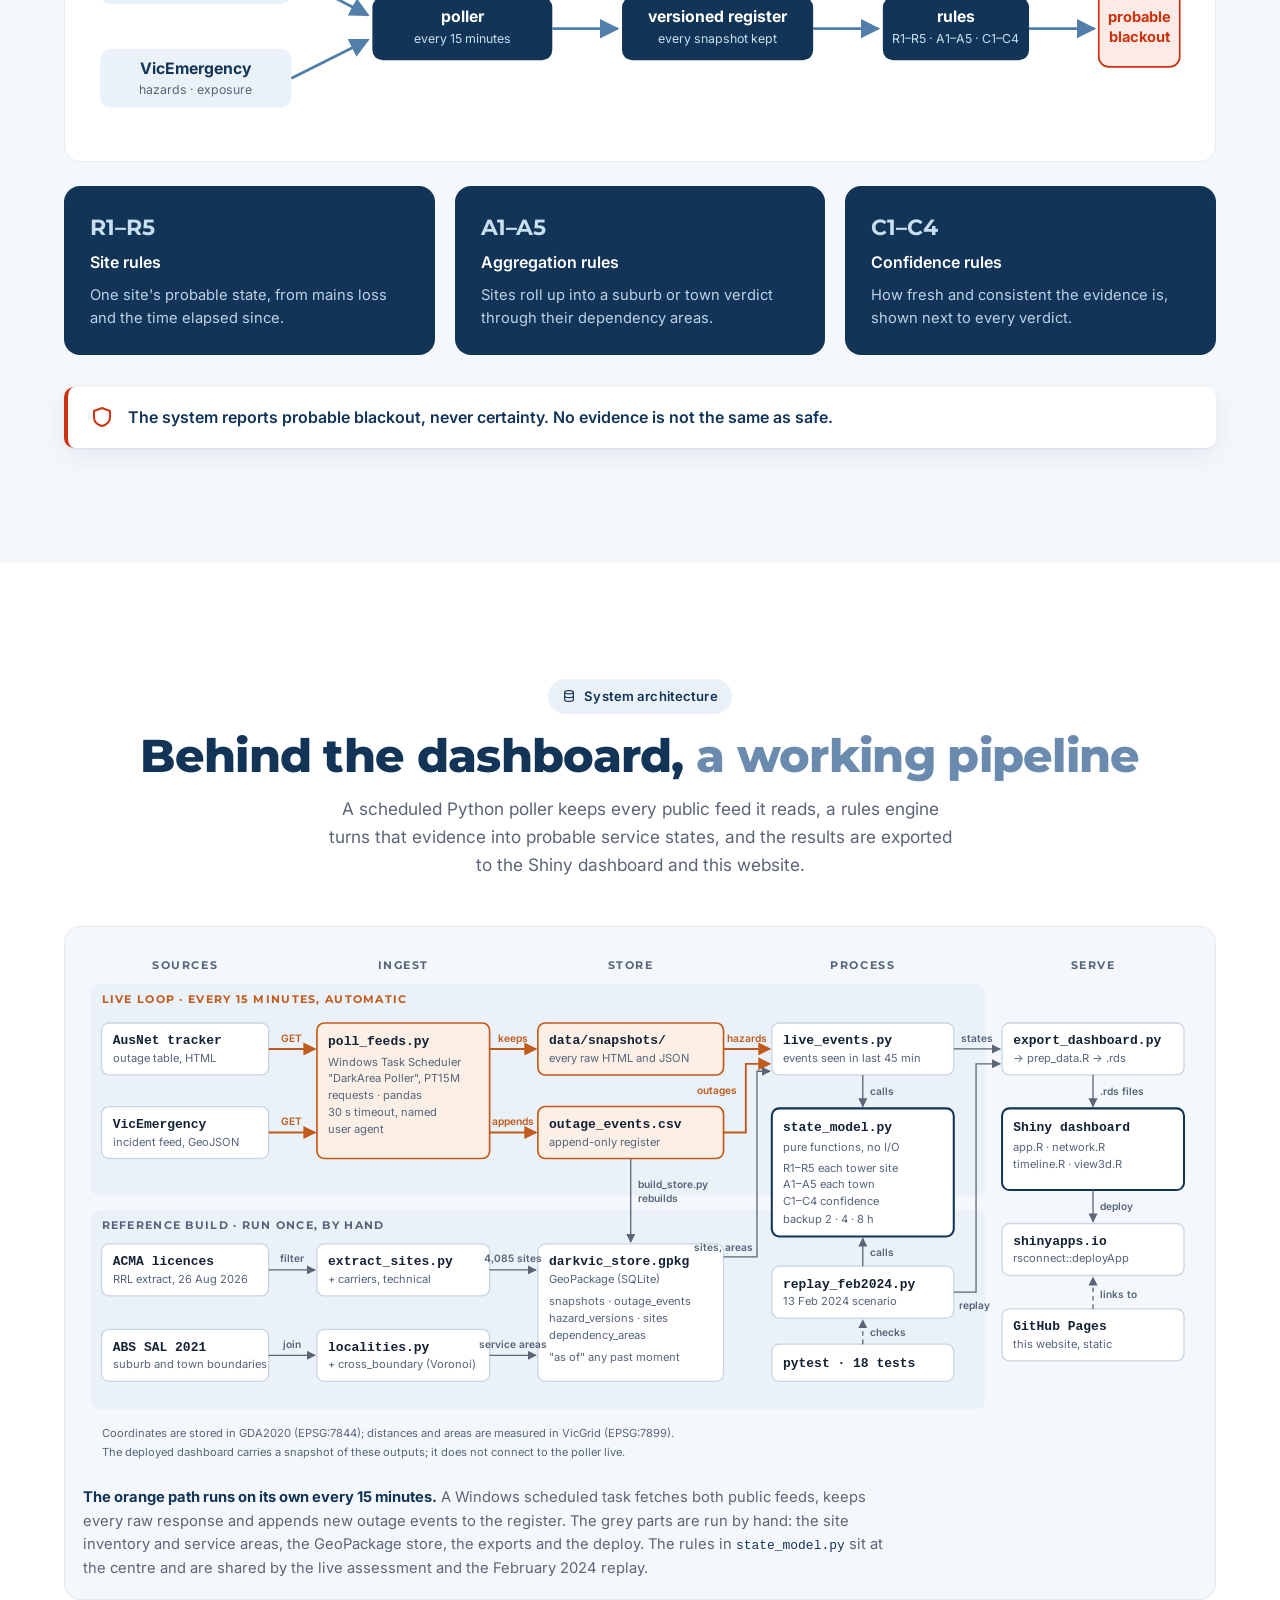
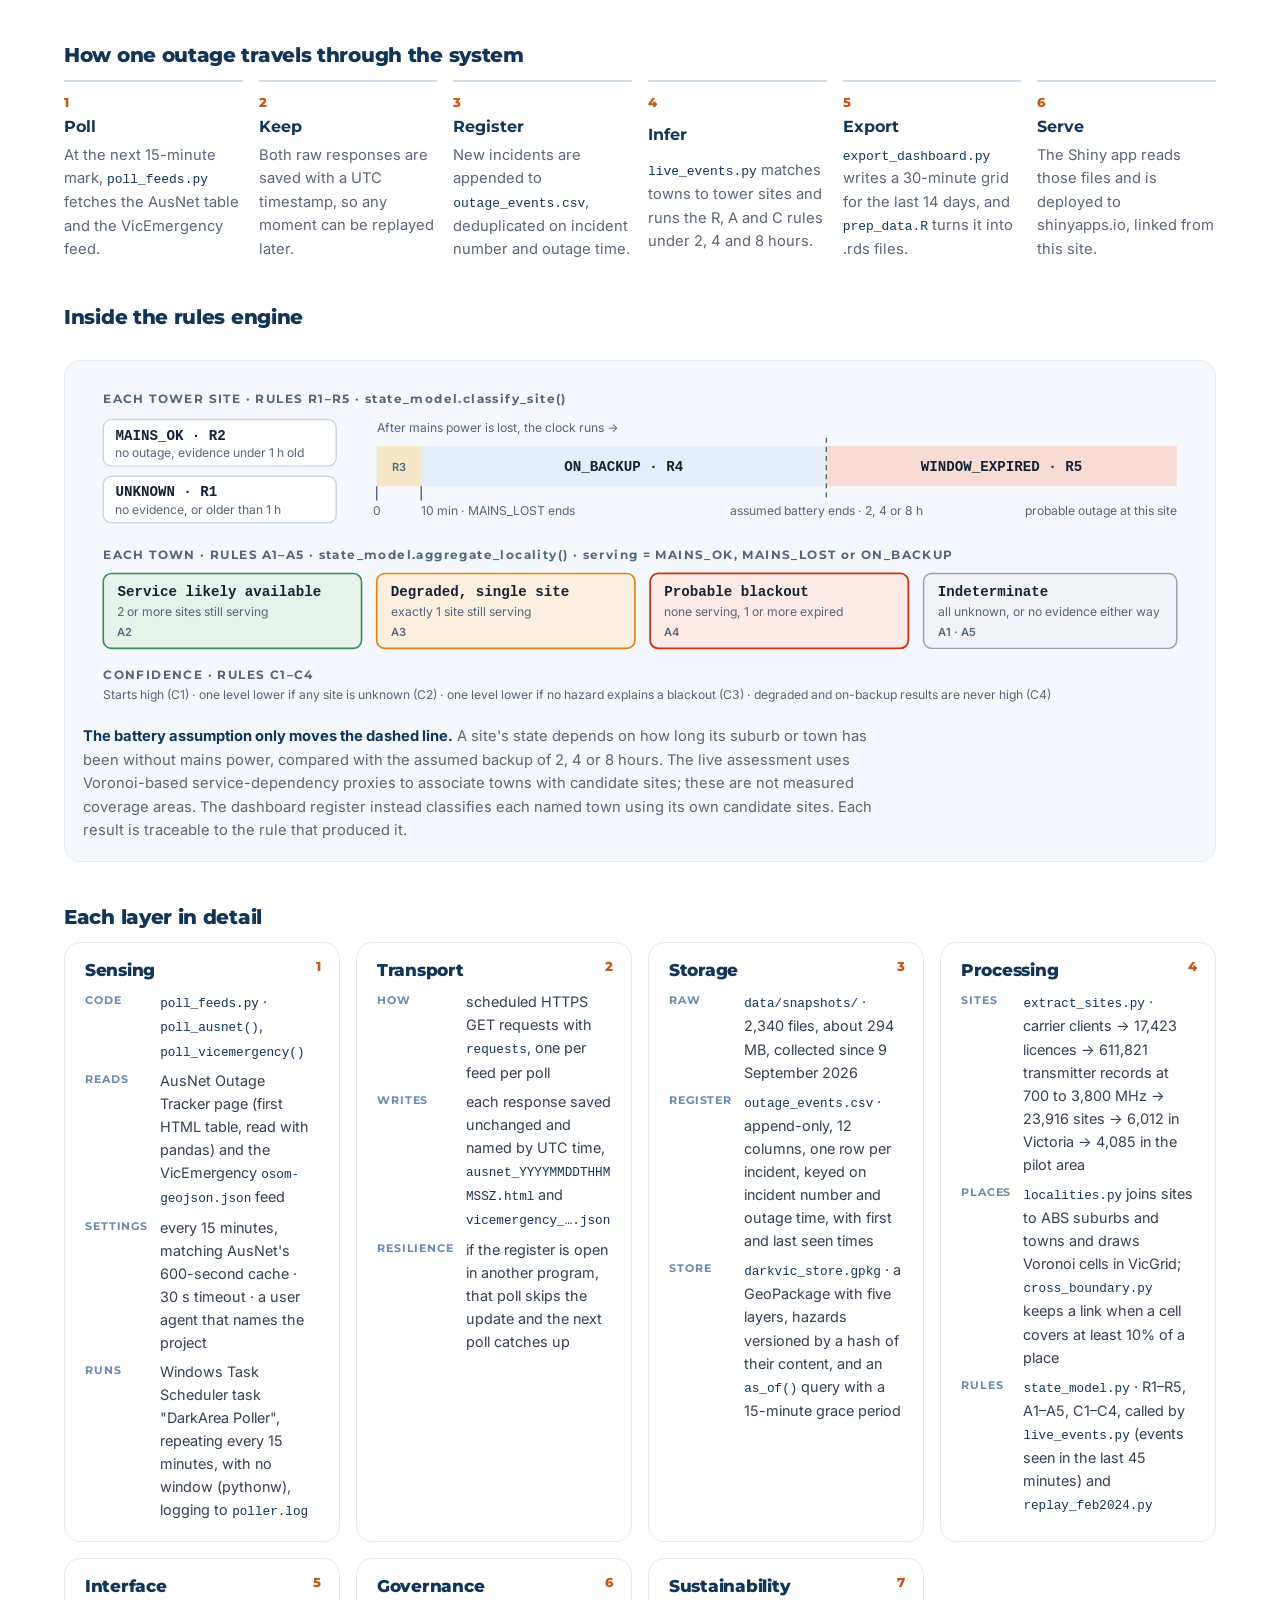
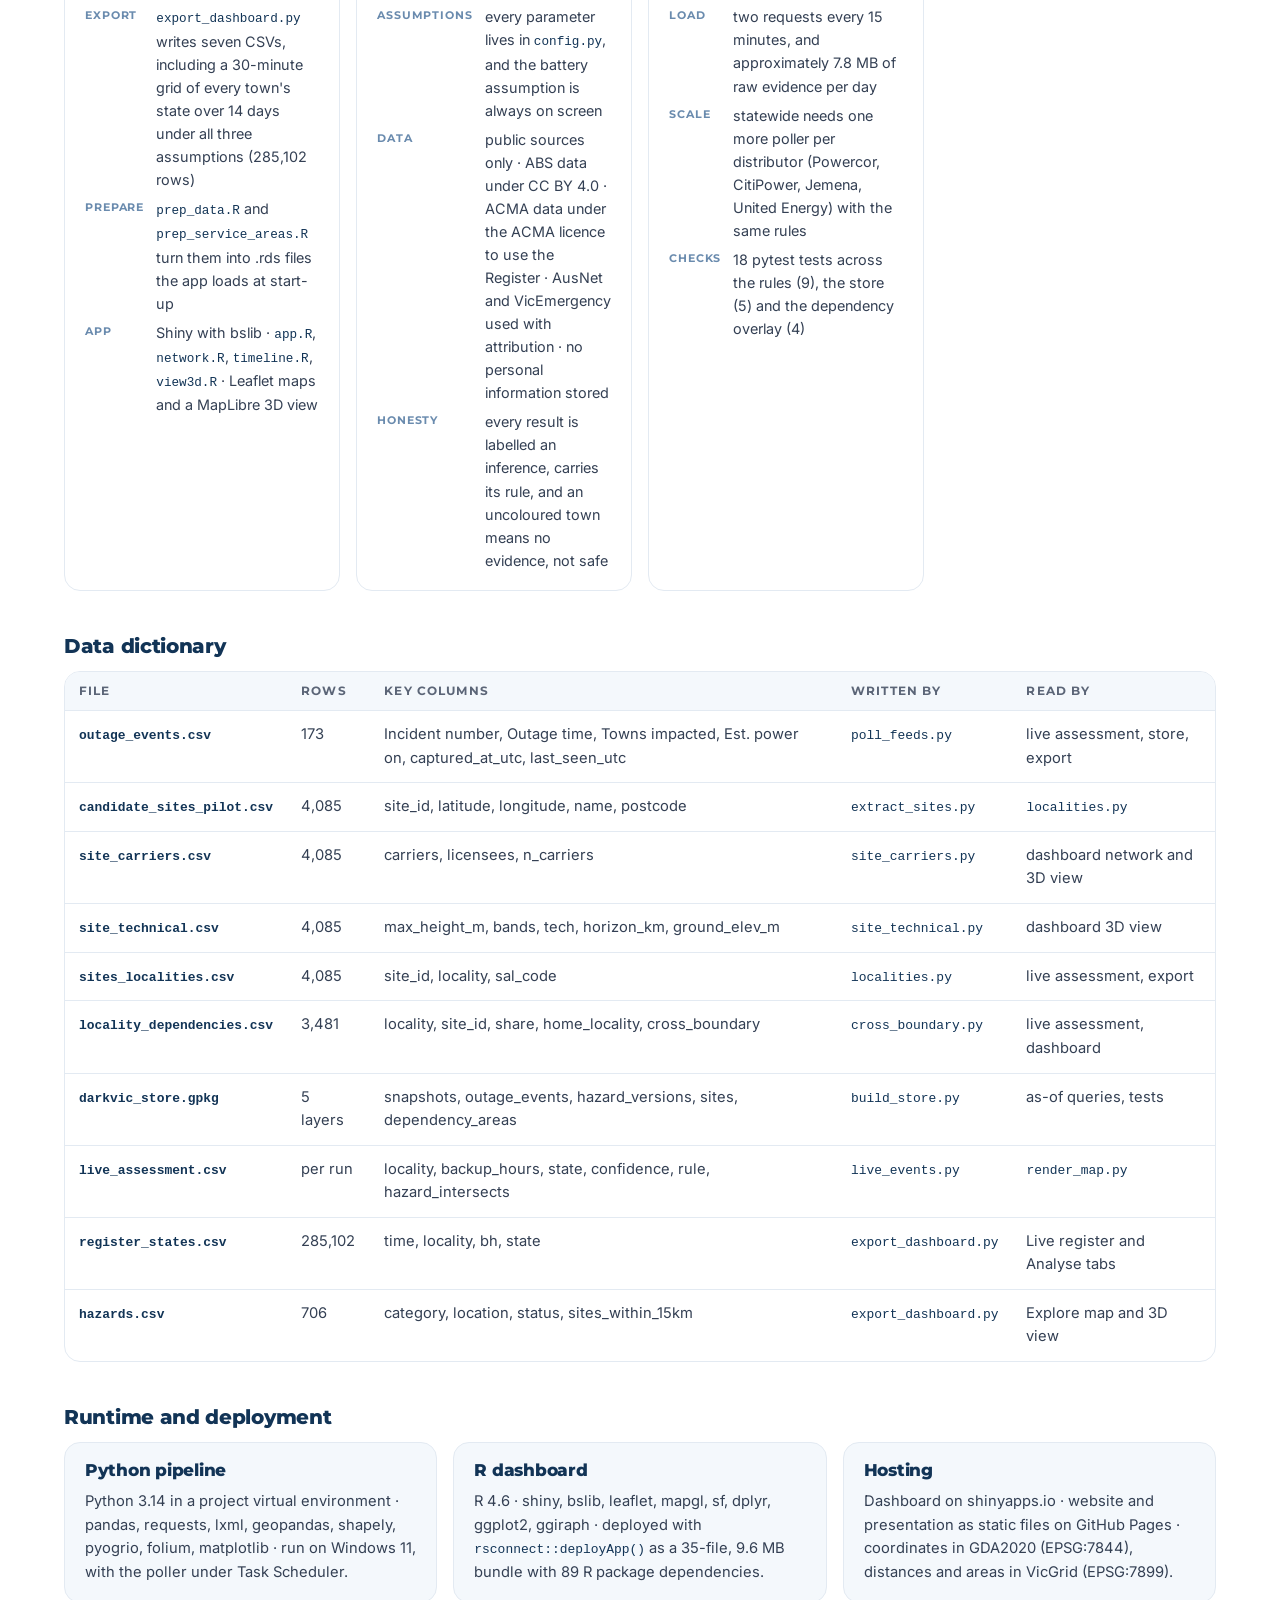
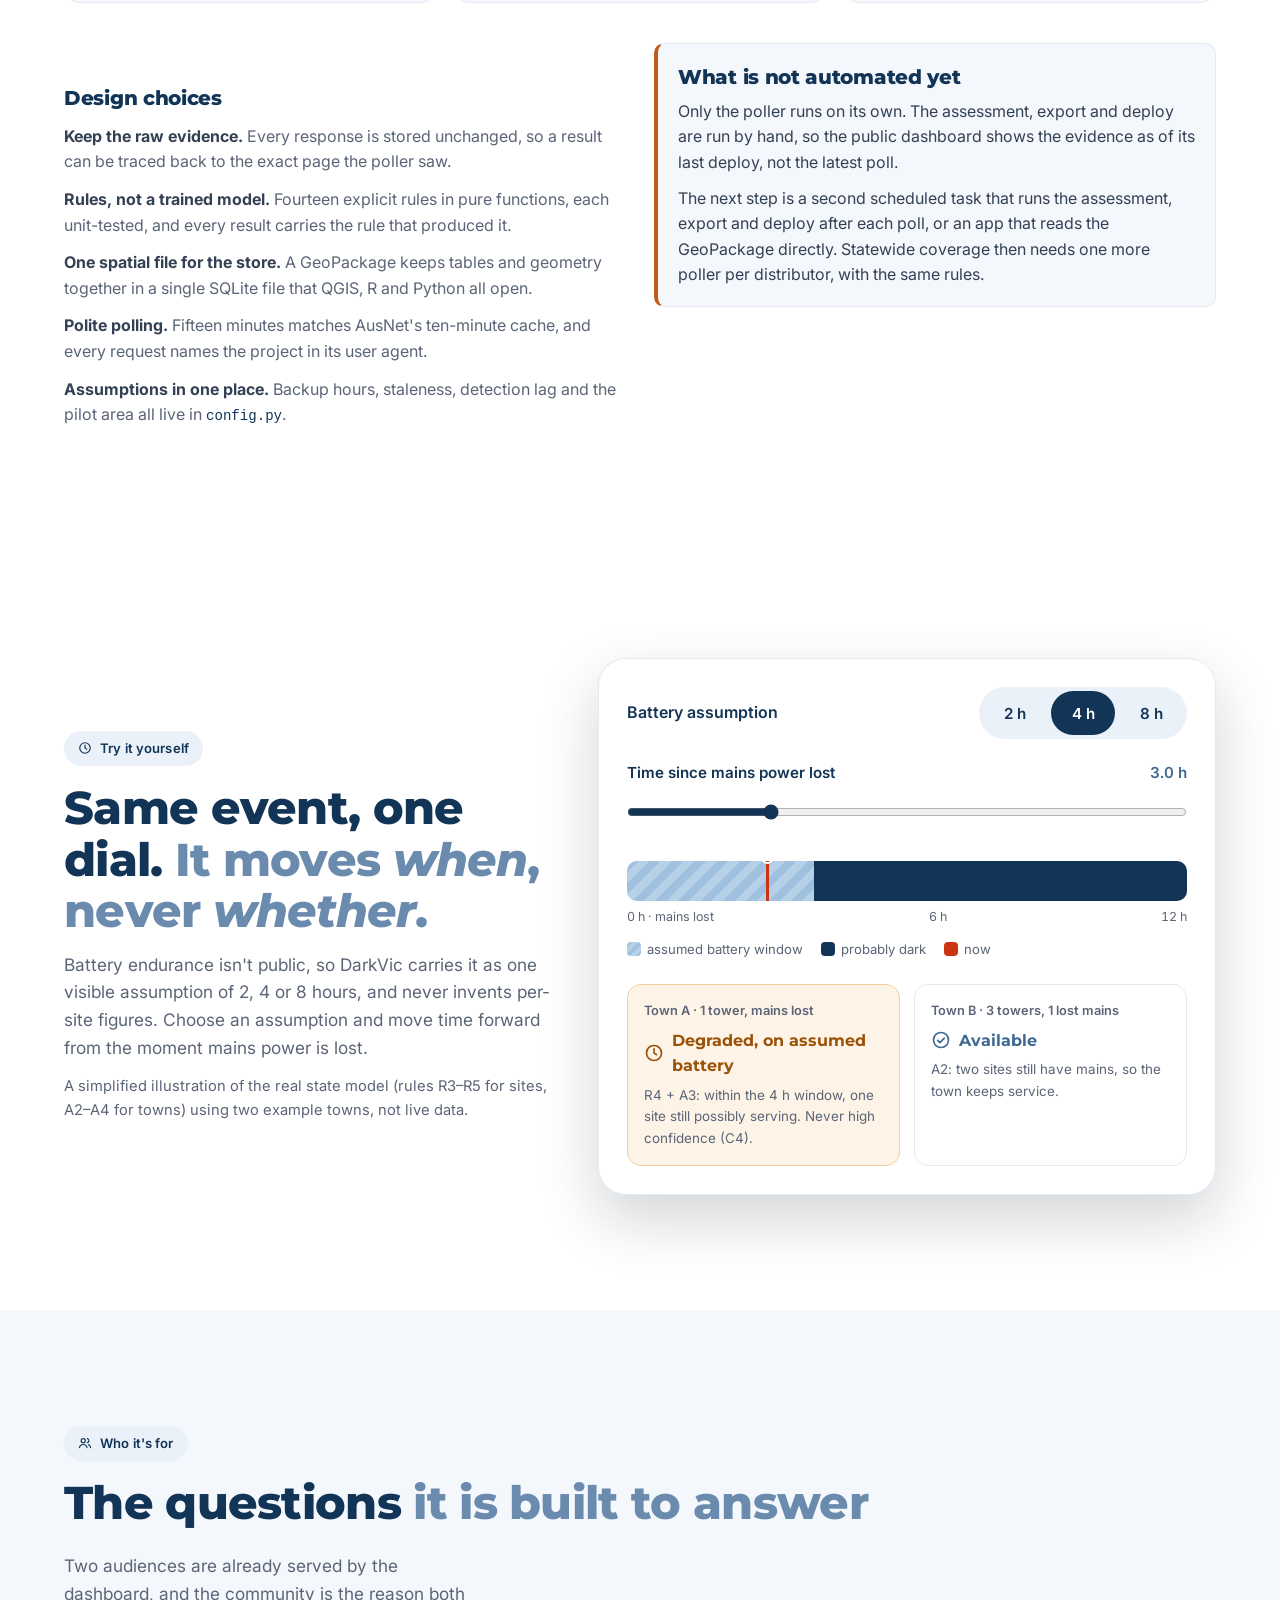
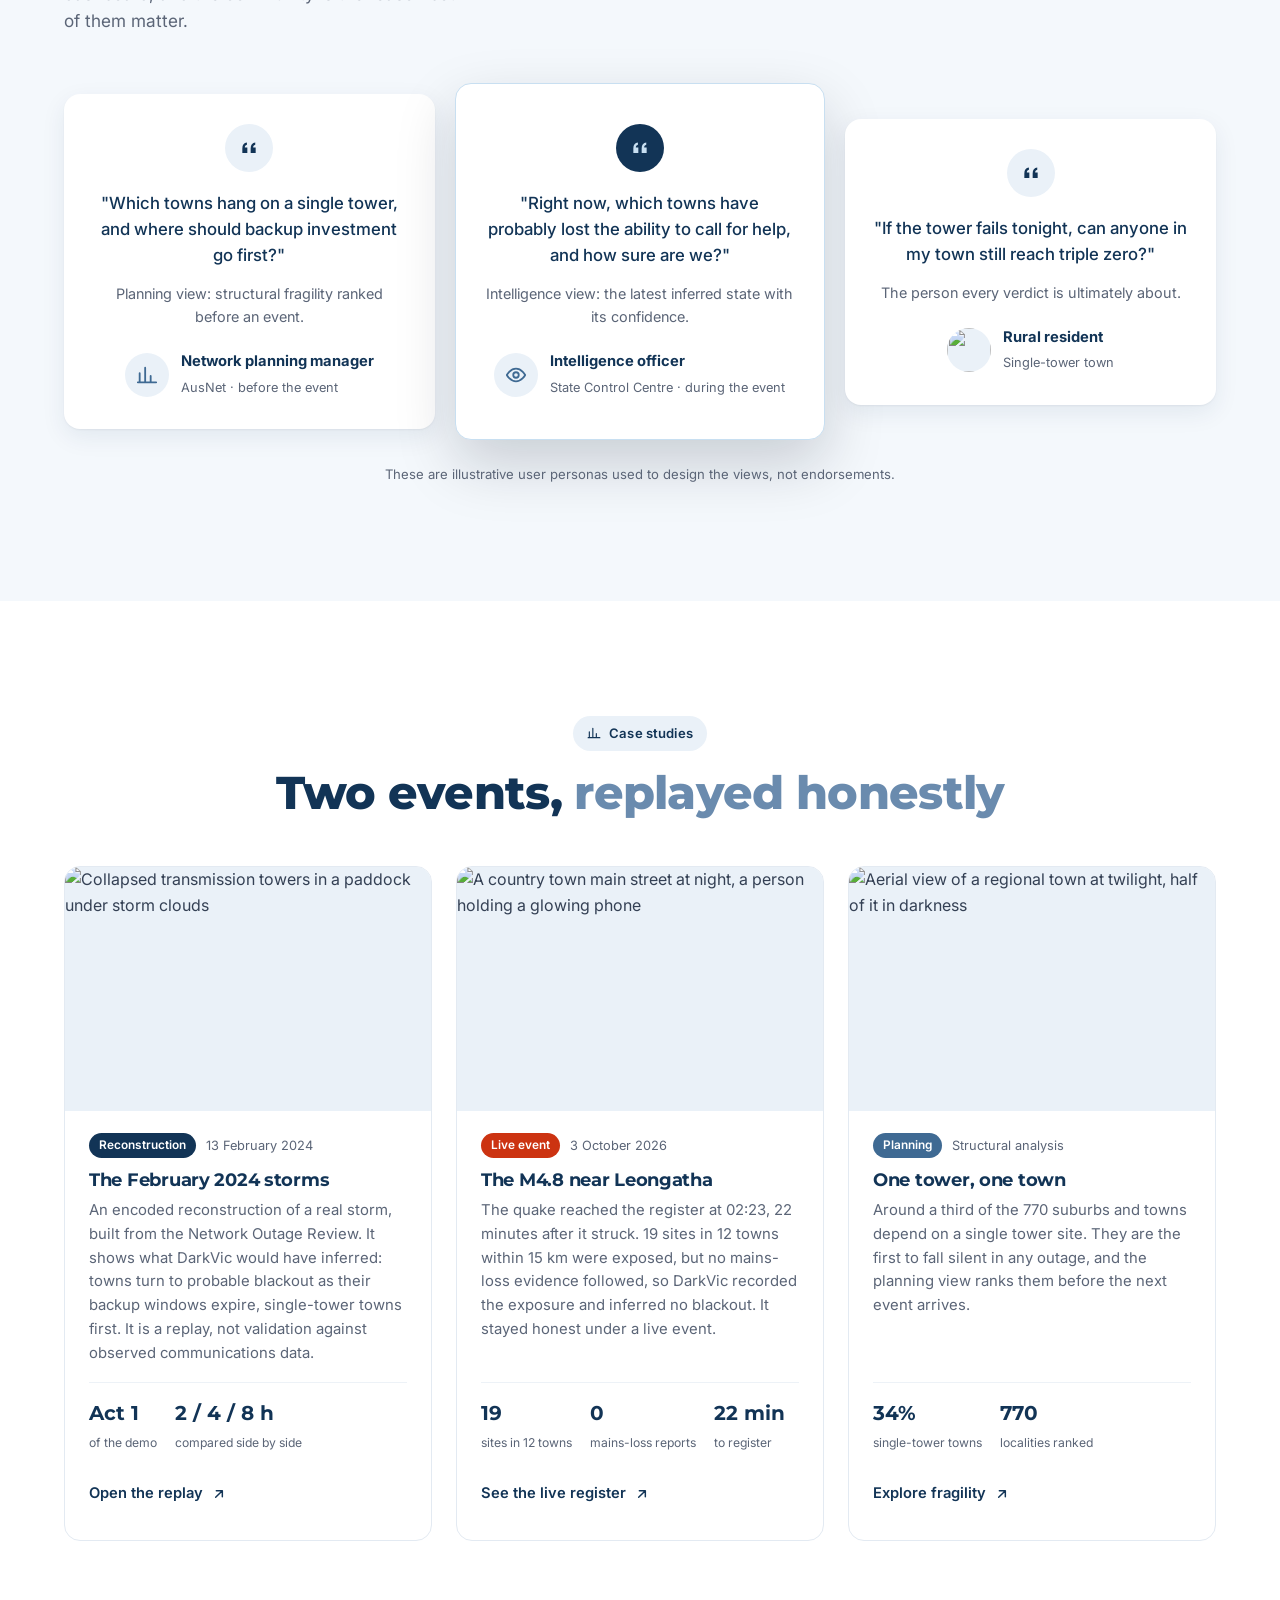
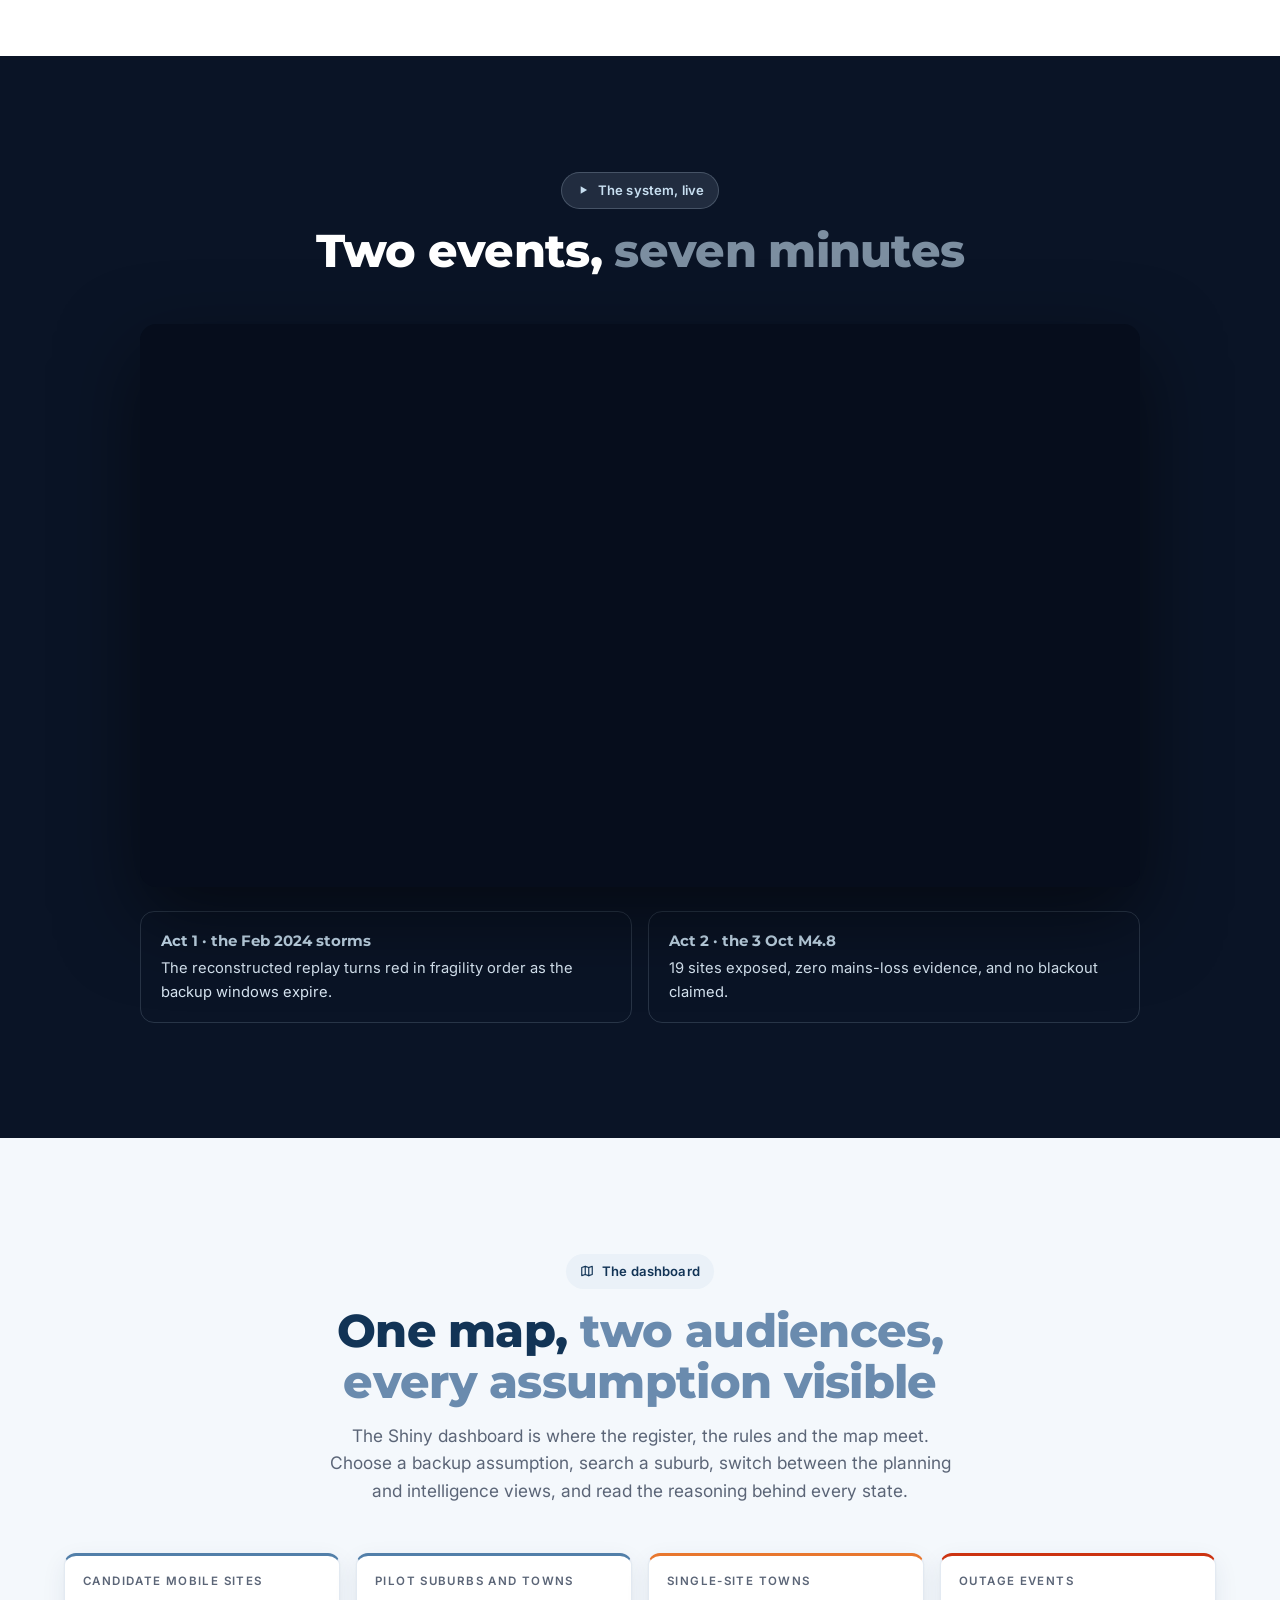
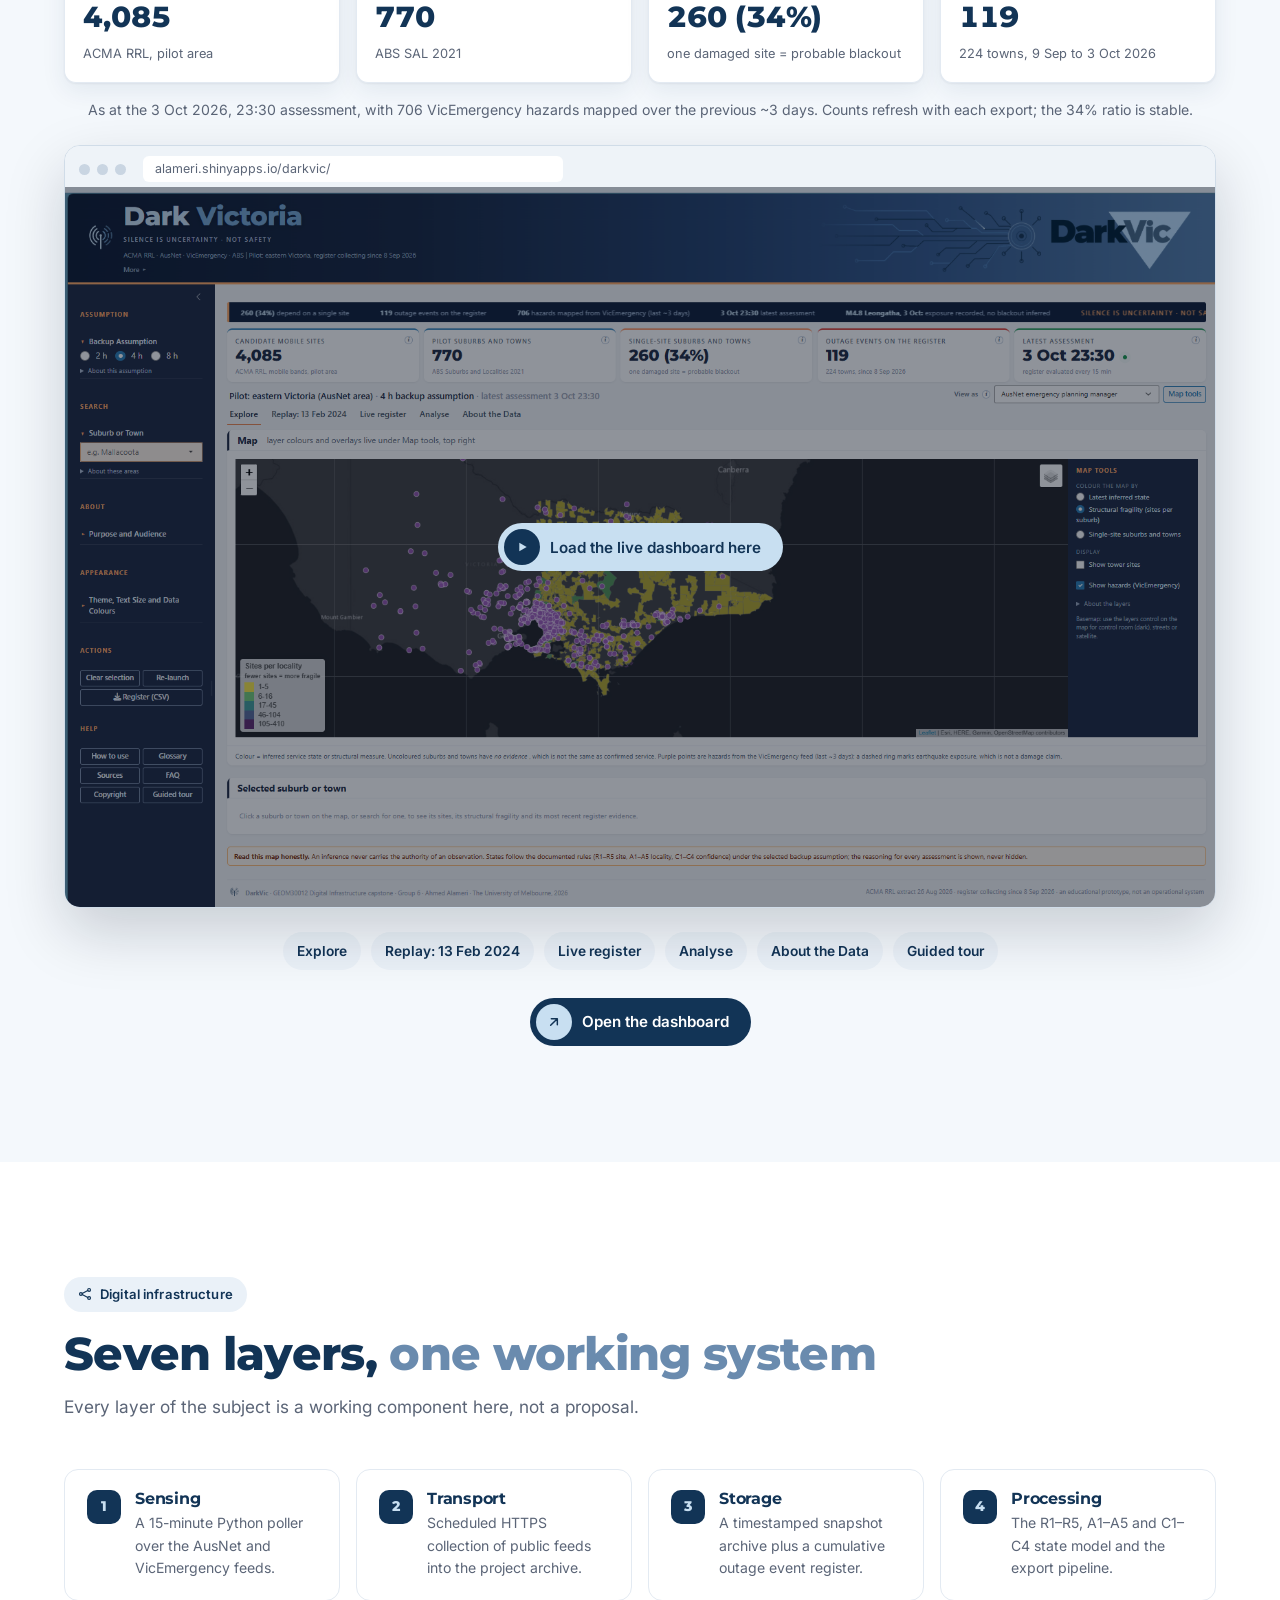
==== commit ec613c96: "DarkVic: embed demo video, register end date" ====
--- a/projects/darkvic/index.html
+++ b/projects/darkvic/index.html
@@ -13,8 +13,7 @@
   TO FINISH:
     1. Set DASHBOARD_URL below once the Shiny app is deployed; the buttons
        and QR code switch on automatically.
-    2. Drop the demo recording at website/assets/darkvic_demo.mp4
-       (or keep it at presentation/darkvic_show/assets/darkvic_demo.mp4).
+    2. Demo video: embedded from YouTube (unlisted), https://youtu.be/oCqqfj-vCO8
     3. Set CONTACT_EMAIL if you want a contact link in the footer.
   Imagery generated with Higgsfield AI (disclosed in the footer).
 -->
@@ -369,13 +368,10 @@
   .demo .lede { color:#BCD2E7; }
   .video { max-width:1000px; margin:0 auto; border-radius:var(--radius); overflow:hidden;
            box-shadow:0 30px 80px rgba(0,0,0,.5); background:#060D1C; aspect-ratio:16/9; position:relative; }
-  .video video { width:100%; height:100%; display:block; object-fit:cover; }
+  .video iframe { width:100%; height:100%; display:block; border:0; }
   .acts { max-width:1000px; margin:24px auto 0; display:grid; grid-template-columns:1fr 1fr; gap:16px; }
   .act { border:1px solid rgba(200,223,241,.16); border-radius:14px; padding:18px 20px; font-size:.92rem; }
   .act b { color:var(--ice); display:block; margin-bottom:4px; font-family:'Montserrat',sans-serif; }
-  .vid-missing { position:absolute; inset:0; display:none; place-items:center; text-align:center;
-                 padding:24px; color:#9DB6CF; font-size:.95rem; }
-  .vid-missing code { color:var(--ice); }
 
   /* ---------- dashboard preview ---------- */
   .kpi-row { display:grid; grid-template-columns:repeat(4,1fr); gap:16px; margin-bottom:28px; }
@@ -1293,15 +1289,12 @@
   <div class="wrap">
     <div class="head center">
       <span class="pill dark rv"><svg><use href="#i-play"/></svg>The system, live</span>
-      <h2 id="demo-h" class="rv d1">Two events, <span class="mute">ninety seconds</span></h2>
+      <h2 id="demo-h" class="rv d1">Two events, <span class="mute">seven minutes</span></h2>
     </div>
     <div class="video rv">
-      <video id="demoVid" controls preload="metadata" playsinline
-             poster="https://d8j0ntlcm91z4.cloudfront.net/user_3KEXbfG7OvLvS1cPxfbDZXvNdcb/hf_20261004_181502_7f4d52a4-037f-4124-b3ab-de2caa68c9ec.png">
-        <source src="assets/darkvic_demo.mp4" type="video/mp4">
-        <source src="presentation/assets/darkvic_demo.mp4" type="video/mp4">
-      </video>
-      <div class="vid-missing" id="vidMissing"><p>Demo recording coming soon.<br>Save it as <code>website/assets/darkvic_demo.mp4</code> and reload.</p></div>
+      <iframe src="https://www.youtube-nocookie.com/embed/oCqqfj-vCO8?rel=0" title="DarkVic demo video" loading="lazy"
+              allow="accelerometer; clipboard-write; encrypted-media; gyroscope; picture-in-picture; web-share"
+              referrerpolicy="strict-origin-when-cross-origin" allowfullscreen></iframe>
     </div>
     <div class="acts">
       <div class="act rv"><b>Act 1 · the Feb 2024 storms</b>The reconstructed replay turns red in fragility order as the backup windows expire.</div>
@@ -1322,7 +1315,7 @@
       <div class="kpi rv"><small>Candidate mobile sites</small><b>4,085</b><span>ACMA RRL, pilot area</span></div>
       <div class="kpi rv d1"><small>Pilot suburbs and towns</small><b>770</b><span>ABS SAL 2021</span></div>
       <div class="kpi warn rv d2"><small>Single-site towns</small><b>260 (34%)</b><span>one damaged site = probable blackout</span></div>
-      <div class="kpi alert rv d3"><small>Outage events</small><b>119</b><span>224 towns, since 9 Sep 2026</span></div>
+      <div class="kpi alert rv d3"><small>Outage events</small><b>119</b><span>224 towns, 9 Sep to 3 Oct 2026</span></div>
     </div>
     <p class="dlabel center rv" style="margin:-12px 0 24px">As at the 3 Oct 2026, 23:30 assessment, with 706 VicEmergency hazards mapped over the previous ~3 days. Counts refresh with each export; the 34% ratio is stable.</p>
     <figure class="browser rv" id="dashFrame">
@@ -1776,13 +1769,6 @@
     if (e.key === 'Escape' && nav.classList.contains('open')) { nav.classList.remove('open'); mb.setAttribute('aria-expanded','false'); mb.focus(); }
   });
 
-  /* demo video fallback */
-  var vid = document.getElementById('demoVid');
-  var srcs = vid.querySelectorAll('source');
-  srcs[srcs.length - 1].addEventListener('error', function () {
-    vid.style.display = 'none';
-    document.getElementById('vidMissing').style.display = 'grid';
-  });
 
   /* count-ups */
   function countUp(el) {
